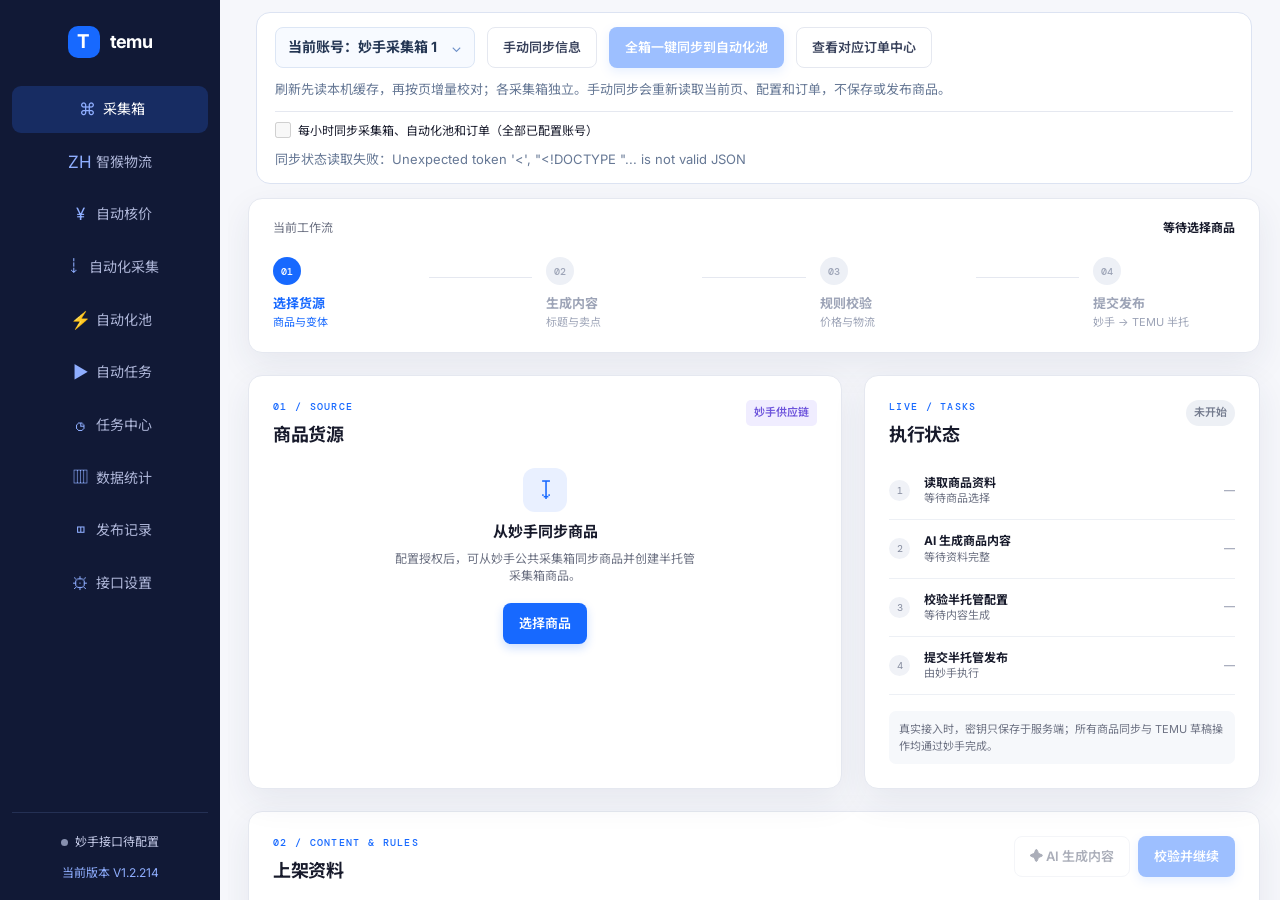
==== index.html @ e6cbcc39 "Clarify missing site-specific logistics options (V1.2.214)" ====
<!doctype html>
<html lang="zh-CN">
  <head>
    <meta charset="UTF-8" />
    <meta name="viewport" content="width=device-width, initial-scale=1.0" />
    <meta name="description" content="通过妙手管理 TEMU 半托管商品发布" />
    <title>TEMU 上架工作台</title>
    <link rel="preconnect" href="https://fonts.googleapis.com" />
    <link rel="preconnect" href="https://fonts.gstatic.com" crossorigin />
    <link href="https://fonts.googleapis.com/css2?family=DM+Mono:wght@400;500&family=Inter:wght@400;500;600;700&family=Noto+Sans+SC:wght@400;500;600;700&display=swap" rel="stylesheet" />
    <link rel="stylesheet" href="./styles.css?v=1.2.214" />
  </head>
  <body>
    <div class="app-shell">
      <aside class="sidebar">
        <div class="brand">
          <span class="brand-mark">T</span>
          <div><strong>temu</strong></div>
        </div>
        <nav class="nav" aria-label="主导航">
          <div class="miaoshou-collection-nav" id="miaoshouCollectionNav">
            <button type="button" class="nav-item active" id="miaoshouCollectionToggle"><span>⌘</span>采集箱</button>
          </div>
          <button class="nav-item" data-page="zhihou"><span>ZH</span>智猴物流</button>
          <button class="nav-item" data-page="pricing"><span>¥</span>自动核价</button>
          <button class="nav-item" data-page="collectionAutomation"><span>⇣</span>自动化采集</button>
          <button class="nav-item" data-page="automation"><span>⚡</span>自动化池</button>
          <button class="nav-item" data-page="automaticTasks"><span>▶</span>自动任务</button>
          <button class="nav-item" data-page="tasks"><span>◷</span>任务中心 <b id="taskBadge" class="hidden" title="已提交的自动化任务数">0</b></button>
          <button class="nav-item" data-page="dataStatistics"><span>▥</span>数据统计</button>
          <button class="nav-item" data-page="publishRecords"><span>◫</span>发布记录</button>
          <button class="nav-item" data-page="settings"><span>⚙</span>接口设置</button>
        </nav>
        <div class="sidebar-footer">
          <div class="api-state"><i id="apiStateDot"></i><span id="apiStateText">妙手接口待配置</span></div>
          <span class="app-version" data-resource-version="1.2.214">当前版本 V1.2.214</span>
        </div>
      </aside>
      <div class="pane-resizer app-sidebar-resizer" id="appSidebarResizer" role="separator" aria-label="调整侧边栏宽度" aria-orientation="vertical" title="拖动调整侧边栏宽度"></div>

      <main class="main-content">
        <header class="topbar">
          <div class="crumb"><span>商品发布</span><em>/</em><strong id="crumbProduct">新建 TEMU 半托管上架任务</strong></div>
          <div class="top-actions">
            <button class="icon-button" id="resetDemo" title="重置演示数据">↻</button>
            <button class="avatar" title="当前用户">LC</button>
          </div>
        </header>

        <div class="collection-context-bar">
          <div class="collection-account-switcher" id="collectionAccountSwitcher">
            <button type="button" class="collection-account-switch" id="collectionAccountSwitchToggle" aria-expanded="false" aria-controls="miaoshouCollectionChildren"><strong id="currentCollectionAccount">当前账号：妙手采集箱 1</strong><span aria-hidden="true">⌄</span></button>
            <div class="miaoshou-collection-children collection-account-menu" id="miaoshouCollectionChildren" role="group" aria-label="切换采集箱账号" hidden>
              <button type="button" class="nav-item active" data-page="workbench" data-account-id="1"><span class="collection-nav-number">1</span><span class="collection-nav-name">妙手采集箱 1</span></button>
              <button type="button" class="nav-item" data-page="collectionAccount" data-account-id="2"><span class="collection-nav-number">2</span><span class="collection-nav-name">妙手采集箱 2</span></button>
              <button type="button" class="collection-nav-add" id="addEmptyCollection">＋ 新增空采集箱</button>
            </div>
          </div>
          <button type="button" class="button subtle" id="syncCollectionInfo">手动同步信息</button>
          <button type="button" class="button primary" id="syncCollectionPool" disabled>全箱一键同步到自动化池</button>
          <button type="button" class="button subtle" id="openCollectionOrders">查看对应订单中心</button>
          <p id="collectionSyncStatus" role="status" aria-live="polite">刷新先读本机缓存，再按页增量校对；各采集箱独立。手动同步会重新读取当前页、配置和订单，不保存或发布商品。</p>
          <div class="collection-sync-panel">
            <label class="collection-sync-toggle"><input type="checkbox" id="hourlyCollectionSync" disabled />每小时同步采集箱、自动化池和订单（全部已配置账号）</label>
            <span id="collectionSyncNext" class="collection-sync-next"></span>
            <p id="collectionPoolSyncStatus" role="status" aria-live="polite">正在读取同步状态…</p>
            <details id="collectionPoolSyncFailures" hidden><summary>查看同步问题</summary><ul></ul></details>
          </div>
        </div>

        <section class="page active" id="workbench">
          <section class="panel live-panel hidden" id="livePanel" aria-label="妙手实时商品">
            <section class="live-flow-card" id="editorFlowCard" aria-label="商品编辑流程">
              <div class="live-flow-header"><span>当前工作流</span><strong id="liveFlowState">等待选择商品</strong></div>
              <div class="live-flow">
                <button class="live-flow-step" type="button" data-flow-step="2"><span>01</span><b>店铺认领</b><small>选择目标店铺</small></button>
                <div class="live-flow-line"></div>
                <button class="live-flow-step" type="button" data-flow-step="3"><span>02</span><b>编辑资料</b><small>类目、属性与物流</small></button>
                <div class="live-flow-line"></div>
                <button class="live-flow-step" type="button" data-flow-step="4"><span>03</span><b>标题与图片</b><small>编辑标题与商品图片</small></button>
                <div class="live-flow-line"></div>
                <button class="live-flow-step" type="button" data-flow-step="5"><span>04</span><b>SKU 变体</b><small>价格、库存与尺寸</small></button>
                <div class="live-flow-line"></div>
                <button class="live-flow-step" type="button" data-flow-step="6"><span>05</span><b>规则校验</b><small>站点、物流与库存</small></button>
                <div class="live-flow-line"></div>
                <button class="live-flow-step" type="button" data-flow-step="7"><span>06</span><b>提交发布</b><small>妙手 → TEMU 半托</small></button>
              </div>
            </section>
            <div class="pane-resizer source-pane-resizer" id="sourcePaneResizer" role="separator" aria-label="调整采集箱宽度" aria-orientation="vertical" title="拖动调整采集箱宽度"></div>
            <div class="live-main collect-box-main">
              <div id="liveSourceStep">
                <div class="live-source-content" tabindex="0" role="region" aria-label="商品操作与筛选">
                <div class="live-item-actions"><button class="button primary" id="liveNew">＋ 新建商品</button><button class="button subtle" id="liveEdit" disabled>编辑已选商品</button><button class="button subtle" id="liveAddAutomation" type="button" disabled>加入自动化池</button><span class="live-pool-selected-count" id="livePoolSelectedCount">未选入池商品</span></div>
                <p class="live-transfer-status hidden" id="livePoolTransferStatus" role="status" aria-live="polite"></p>
                <p class="live-cache-status" id="liveCacheStatus" role="status" aria-live="polite"></p>
                <div class="live-controls live-source-search">
                  <label>采集箱 ID / 产品名称搜索<input id="liveKeyword" type="search" maxlength="200" placeholder="输入采集箱 ID 或产品名称，留空显示全部" title="纯数字按 ID 精确查询；其他文字按名称包含匹配，英文不区分大小写。可与所属人员筛选组合。" /></label>
                  <button class="button subtle" id="liveSearch">查询商品</button>
                </div>
                <div class="live-collector-controls">
                  <label for="liveCollectorFilter">所属人员<select id="liveCollectorFilter"><option value="">全部人员</option></select></label>
                  <div class="live-collector-actions"><button class="button subtle" id="liveRefreshPeople" type="button" title="读取整个采集箱的人员，并刷新筛选结果">刷新人员</button><button class="button subtle" id="liveEditPeople" type="button">人员备注</button></div>
                  <p id="liveCollectorStatus" role="status" aria-live="polite">未匹配姓名时显示账号 ID；筛选覆盖整个采集箱。</p>
                </div>
                <div class="live-list-batch-actions"><label><input id="livePoolSelectAll" type="checkbox" /> 全选本页商品</label><button class="button ghost" id="livePoolClearSelection" type="button">清空入池选择</button></div>
                </div>
                <div class="live-list" id="liveProducts" tabindex="0" role="region" aria-label="采集箱商品列表"><p class="live-empty">正在读取商品…</p></div>
                <div class="live-page-tools live-page-tools-bottom">
                  <span id="livePageLabel">第 1 页</span>
                  <div class="live-page-navigation">
                  <label class="live-page-size"><span class="sr-only">每页数量</span><select id="livePageSize" aria-label="每页数量"><option value="20">20 件/页</option><option value="50" selected>50 件/页</option><option value="100">100 件/页</option></select></label>
                  <label class="live-page-jump"><span class="sr-only">跳转页码</span><input id="livePageInput" type="number" min="1" step="1" inputmode="numeric" placeholder="页码" /></label>
                  <button class="button subtle" id="livePageGo" type="button">跳转</button>
                  <button class="button subtle" id="livePrev" type="button" disabled>上一页</button>
                  <button class="button subtle" id="liveNext" type="button">下一页</button>
                  </div>
                </div>
              </div>
              <div class="live-detail">
                <section class="live-workflow-section" id="liveValidationStep">
                  <h3>发布前检查</h3>
                  <p class="live-empty" id="liveSelection">请从左侧选择一个商品。</p>
                  <div class="live-target-config hidden" id="liveTargetConfig">
                    <p>第 6 步：选择发布目标后，系统将按此店铺和站点校验物流、仓库及上架条件。</p>
                    <div>
                      <label>目标店铺 <span class="required">*</span><select id="liveShop"><option value="">加载店铺中…</option></select></label>
                      <label>发布站点 <span class="required">*</span><select id="liveSite"><option value="">加载站点中…</option></select></label>
                    </div>
                  </div>
                  <div id="liveReadiness" class="hidden"></div>
                  <button class="button subtle" id="liveRecheck" disabled>重新检查资料</button>
                </section>
                <section class="live-workflow-section live-publish-section" id="livePublishStep">
                  <h3>第 7 步：提交发布</h3>
                  <button class="button primary live-publish" id="livePublish" disabled>通过妙手提交发布</button>
                  <p class="live-hint" id="livePublishHint">选择商品后，会核对妙手中已保存的资料。</p>
                </section>
              </div>
            </div>
            <section class="live-editor hidden" id="liveEditor" aria-label="半托管商品编辑器">
              <div class="live-editor-head"><div><p class="eyebrow">PRODUCT EDITOR</p><h3 id="liveEditorTitle">编辑商品</h3></div><button class="button subtle" id="liveEditorClose" type="button">关闭</button></div>
              <p class="live-note" id="liveEditorNote">只保存到妙手半托管采集箱，不会自动发布。</p>
              <form id="liveItemForm">
                <section class="live-claim-editor live-workflow-editor-section" id="liveClaimStep" aria-labelledby="liveClaimTitle">
                  <div class="workflow-editor-head"><div><p class="eyebrow">02 / STORE CLAIM</p><h4 id="liveClaimTitle">店铺认领</h4><p>选择一个或多个目标店铺并先提交到妙手；成功后才可继续编辑商品资料。</p></div></div>
                  <div class="claim-shop-list" id="claimShopChecks"></div>
                  <p class="claim-status hidden" id="shopClaimStatus" role="status" aria-live="polite"></p>
                  <div class="claim-editor-actions"><button class="button primary" type="button" id="submitShopClaim">提交店铺认领到妙手</button></div>
                </section>
                <section class="live-workflow-editor-section" id="liveDetailsStep">
                  <div class="workflow-editor-head"><div><p class="eyebrow">03 / PRODUCT DATA</p><h4>编辑商品资料</h4><p>可认领多个目标店铺；请逐个选择店铺并完成各自的物流配置。</p></div></div>
                  <div class="live-form-grid">
                  <div class="live-details-column live-details-primary">
                  <label>当前配置店铺 <span class="required">*</span><select id="editShop" required></select></label>
                  <label>发布站点 <span class="required">*</span><select id="editSite" required></select></label>
                  <div class="live-category-field" id="categoryField">
                    <span class="field-label">产品类别 <span class="required">*</span></span>
                    <input id="editCid" type="hidden" />
                    <button class="category-trigger" id="categoryTrigger" type="button" aria-expanded="false" aria-controls="categoryPicker"><span id="categoryPath">选择产品类别</span><span aria-hidden="true">⌄</span></button>
                    <div class="category-picker hidden" id="categoryPicker" role="dialog" aria-label="选择产品类别"><div class="category-columns" id="categoryColumns"></div></div>
                    <small class="category-hint" id="categoryHint">按层级选择，最后一级会自动保存为妙手类目。</small>
                  </div>
                  <section class="live-attributes" aria-labelledby="liveAttributesTitle">
                    <div class="live-attributes-head"><div><h4 id="liveAttributesTitle">商品属性</h4><p id="liveAttributesHint">属性会随当前商品的类目自动变化。</p></div></div>
                    <div id="editAttributeFields" class="live-attribute-fields"></div>
                  </section>
                  </div>
                  <div class="live-details-column live-details-secondary">
                  <section class="claimed-shops-summary"><span class="field-label">目标店铺 <span class="required">*</span></span><div id="claimedShopsSummary"></div></section>
                  <label>运费模板 <span class="required">*</span><select id="editFreight" required><option value="">先选择店铺和站点</option></select></label>
                  <label>发货仓库 <span class="required">*</span><select id="editWarehouse" required><option value="">先选择店铺和站点</option></select></label>
                  <label>原产国编码 <span class="required">*</span><input id="editCountry" required placeholder="如 CN" /></label>
                  <label>原产省编码（中国商品必填）<input id="editProvince" placeholder="从妙手商品详情获取" /></label>
                  <label>制造地点（国家/地区简称）<input id="editManufacturingLocations" placeholder="如 CN；留空时沿用原产国" /></label>
                  <label class="product-description-field">产品描述<textarea id="editDescription" rows="6" placeholder="填写产品描述"></textarea></label>
                  </div>
                  </div>
                </section>
                <section class="live-media-editor live-workflow-editor-section" id="liveMediaStep" aria-labelledby="liveMediaEditorTitle">
                    <div class="live-media-editor-head"><div><p class="eyebrow">04 / TITLE &amp; IMAGES</p><h4 id="liveMediaEditorTitle">标题与商品图片</h4><p>在此编辑标题，添加、替换或删除商品图片。本地不限制图片张数，最终以妙手接口校验为准。</p></div></div>
                  <div class="live-media-grid">
                    <div class="title-edit-field"><div class="title-field-head"><label for="editTitle">商品标题 <span class="required">*</span></label><button class="ai-polish-trigger" type="button" id="polishChineseTitle">✦ AI 润色</button></div><input id="editTitle" required maxlength="250" /><small class="title-weight-count" id="editTitleCount">0 / 240 加权字符</small></div>
                    <div class="title-edit-field"><div class="title-field-head"><label for="editEnglishTitle">英文标题 <span class="required">*</span></label><button class="ai-polish-trigger" type="button" id="polishEnglishTitle">✦ AI 润色</button></div><input id="editEnglishTitle" required maxlength="250" placeholder="English product title" /><small class="title-weight-count" id="editEnglishTitleCount">0 / 240 加权字符</small></div>
                  </div>
                  <section class="ai-title-polish hidden" id="aiTitlePolish" aria-live="polite"><div><strong id="aiTitlePolishLabel">AI 标题润色结果</strong><small id="aiTitlePolishPrompt">默认提示词：生成适合 TEMU 卖点字段的标题，含使用场景词缀；目标 230-240 加权字符（中文计 2）。</small><small id="aiTitlePolishMeta">结果已自动覆盖当前标题；可继续修改下方内容，再次覆盖标题。</small></div><textarea id="aiTitlePolishDraft" rows="3" maxlength="250" aria-label="AI 润色结果"></textarea><div class="ai-title-polish-actions"><button class="button subtle" type="button" id="discardTitlePolish">关闭结果</button><button class="button primary" type="button" id="applyTitlePolish">用修改稿覆盖标题</button></div></section>
                  <div class="product-images-field"><span class="field-label">商品图片</span><small class="image-order-hint">按住图片拖动到另一张图片上，可交换顺序。</small><textarea id="editImages" class="hidden" aria-hidden="true"></textarea><div class="product-image-preview" id="productImagePreview" aria-live="polite"></div><div class="product-image-add"><label><span>图片链接</span><input id="productImageUrl" type="url" placeholder="粘贴图片 URL 后添加" /></label><button class="button subtle" type="button" id="addProductImage">＋ 添加图片</button></div></div>
                  <div class="description-images-field"><span class="field-label">描述图片</span><small>已从妙手同步；可替换、删除或新增详情图片。按住图片拖动到另一张图片上，可交换顺序。</small><div class="description-image-preview" id="descriptionImagePreview" aria-live="polite"></div><div class="product-image-add"><label><span>图片链接</span><input id="descriptionImageUrl" type="url" placeholder="粘贴详情图片 URL 后添加" /></label><div class="description-image-actions"><button class="button subtle" type="button" id="uploadDescriptionImage">⇧ 本地上传</button><button class="button subtle" type="button" id="addDescriptionImage">＋ 添加描述图片</button></div></div><input id="descriptionImageLocal" type="file" accept="image/*" multiple class="hidden" /></div>
                </section>
                <section class="live-sku-editor live-workflow-editor-section" id="liveSkuStep" aria-labelledby="liveSkuEditorTitle">
                  <div class="live-skus-head"><div><p class="eyebrow">05 / SKU VARIANTS</p><h4 id="liveSkuEditorTitle">SKU / 变体</h4><p>按妙手表格方式管理变体。图片直接预览；点击“更换图片”可编辑链接。价格为人民币，尺寸 cm，重量 g。</p></div><button class="button subtle" type="button" id="toggleSkuBatch">批量填写</button></div>
                  <section class="sku-batch-panel hidden" id="skuBatchPanel" aria-label="批量填写 SKU">
                    <div class="sku-batch-head"><strong>批量填写 SKU</strong><span>只会更新已填写的字段，留空的字段保持不变。</span></div>
                    <div class="sku-batch-fields">
                      <label>申报价（人民币）<input id="batchSkuPrice" type="number" min="0" step="0.01" placeholder="不修改" /></label>
                      <label>库存<input id="batchSkuStock" type="number" min="0" step="1" placeholder="不修改" /></label>
                      <label>重量（g）<input id="batchSkuWeight" type="number" min="0" step="1" placeholder="不修改" /></label>
                      <label>长（cm）<input id="batchSkuLength" type="number" min="0" step="0.01" placeholder="不修改" /></label>
                      <label>宽（cm）<input id="batchSkuWidth" type="number" min="0" step="0.01" placeholder="不修改" /></label>
                      <label>高（cm）<input id="batchSkuHeight" type="number" min="0" step="0.01" placeholder="不修改" /></label>
                      <button class="button primary" type="button" id="applySkuBatch">应用到全部 SKU</button>
                    </div>
                  </section>
                  <section class="sku-spec-editor" aria-labelledby="skuSpecEditorTitle">
                    <div class="sku-spec-head"><div><h5 id="skuSpecEditorTitle">SKU 规格</h5><p>可修改规格名称和规格值；新增或删除规格值后，对应 SKU 会同步调整。</p></div><button class="button subtle" type="button" id="addSkuSpec">＋ 新增规格</button></div>
                    <div class="sku-spec-groups" id="skuSpecGroups"></div>
                  </section>
                  <div id="editSkuRows" class="live-sku-rows"></div>
                </section>
                <section class="size-reference-panel" id="sizeReferencePanel" aria-labelledby="sizeReferenceTitle">
                  <div class="size-reference-head"><div><h4 id="sizeReferenceTitle">尺码表 · AI 通用参考</h4><p>已有尺寸保留，AI 只补缺失项。生成值为通用参考尺寸，可在应用前修改。</p></div><button class="button subtle" type="button" id="sizeReferenceReload">读取当前尺码表</button></div>
                  <div id="sizeReferenceControls"></div><p id="sizeReferenceStatus" role="status" aria-live="polite"></p>
                  <div id="sizeReferencePreview" class="size-reference-preview"></div>
                </section>
                <details class="live-advanced"><summary>高级资料：类目属性、规格与尺码表（JSON）</summary><p>新建空白商品时，须按妙手类目规则补齐属性和规格。尺码表保存报错时，可在此检查对应尺码行的 groupIdAndValueMap。</p><div class="live-form-grid"><label class="wide">类目属性 attributes<textarea id="editAttributes" rows="7" spellcheck="false"></textarea></label><label class="wide">销售规格 saleAttributes<textarea id="editSaleAttributes" rows="7" spellcheck="false"></textarea></label><label class="wide">尺码表 sizeCharts<textarea id="editSizeCharts" rows="9" spellcheck="false"></textarea></label></div></details>
                <p id="liveEditorError" class="live-error hidden"></p>
                <div class="live-editor-actions"><button class="button subtle" type="button" id="editCancel">取消</button><button class="button primary" type="submit" id="editSave">保存到妙手采集箱</button></div>
              </form>
            </section>
          </section>

          <section class="pipeline-card" aria-label="上架进度">
            <div class="pipeline-header"><span>当前工作流</span><strong id="pipelineState">等待选择商品</strong></div>
            <div class="pipeline" id="pipeline">
              <div class="pipeline-step active" data-step="1"><span>01</span><b>选择货源</b><small>商品与变体</small></div>
              <div class="pipeline-line"></div>
              <div class="pipeline-step" data-step="2"><span>02</span><b>生成内容</b><small>标题与卖点</small></div>
              <div class="pipeline-line"></div>
              <div class="pipeline-step" data-step="3"><span>03</span><b>规则校验</b><small>价格与物流</small></div>
              <div class="pipeline-line"></div>
              <div class="pipeline-step" data-step="4"><span>04</span><b>提交发布</b><small>妙手 → TEMU 半托</small></div>
            </div>
          </section>

          <section class="workspace-grid">
            <div class="panel source-panel">
              <div class="panel-title"><div><p class="eyebrow">01 / SOURCE</p><h2>商品货源</h2></div><span class="source-tag">妙手供应链</span></div>
              <div class="source-empty" id="sourceEmpty">
                <div class="empty-icon">↧</div>
                <h3>从妙手同步商品</h3>
                <p>配置授权后，可从妙手公共采集箱同步商品并创建半托管采集箱商品。</p>
                <button class="button primary" id="openProductPicker">选择商品</button>
              </div>
              <div class="selected-product hidden" id="selectedProduct"></div>
            </div>

            <div class="panel task-panel">
              <div class="panel-title"><div><p class="eyebrow">LIVE / TASKS</p><h2>执行状态</h2></div><span class="status-pill neutral" id="taskStatus">未开始</span></div>
              <div class="task-list" id="taskList">
                <div class="task-row"><span class="task-index">1</span><div><b>读取商品资料</b><small>等待商品选择</small></div><span class="task-result pending">—</span></div>
                <div class="task-row"><span class="task-index">2</span><div><b>AI 生成商品内容</b><small>等待资料完整</small></div><span class="task-result pending">—</span></div>
                <div class="task-row"><span class="task-index">3</span><div><b>校验半托管配置</b><small>类目、站点、物流与仓库</small></div><span class="task-result pending">—</span></div>
                <div class="task-row"><span class="task-index">4</span><div><b>提交半托管发布</b><small>通过妙手执行</small></div><span class="task-result pending">—</span></div>
              </div>
              <div class="info-box">真实接入时，密钥只保存于服务端；所有商品同步与 TEMU 草稿操作均通过妙手完成。</div>
            </div>
          </section>

          <section class="panel editor-panel" id="editorPanel">
            <div class="panel-title"><div><p class="eyebrow">02 / CONTENT &amp; RULES</p><h2>上架资料</h2></div><div class="panel-actions"><button class="button subtle" id="generateContent" disabled>✦ AI 生成内容</button><button class="button primary" id="validateListing" disabled>校验并继续</button></div></div>
            <div class="editor-locked" id="editorLocked"><span>请先选择一个货源商品，开始生成上架资料。</span></div>
            <form class="listing-form hidden" id="listingForm">
              <div class="form-section content-section">
                <div class="section-head"><h3>商品内容</h3><p>可随时修改，提交前会做必填项检查。</p></div>
                <label>英文商品标题 <span class="required">*</span><span class="count" id="titleCount">0 / 180</span><textarea id="listingTitle" maxlength="180" rows="2" placeholder="点击 AI 生成，或自行填写标题"></textarea></label>
                <div class="two-columns">
                  <label>商品亮点 <span class="required">*</span><textarea id="bulletPoints" rows="6" placeholder="每行一个卖点"></textarea></label>
                  <label>商品描述 <span class="required">*</span><textarea id="description" rows="6" placeholder="商品描述将在此显示"></textarea></label>
                </div>
              </div>
              <div class="form-section rule-section">
                <div class="section-head"><h3>定价与物流</h3><p>建议价基于设定成本和目标毛利自动计算。</p></div>
                <div class="four-columns">
                  <label>采购成本 (USD)<input type="number" id="cost" min="0" step="0.01" /></label>
                  <label>目标毛利率<input type="number" id="margin" min="0" max="95" step="1" value="35" /></label>
                  <label>建议售价 (USD)<input type="number" id="price" min="0" step="0.01" /></label>
                  <label>发货时效<select id="shipping"><option value="3-5">3–5 个工作日</option><option value="5-7">5–7 个工作日</option><option value="7-10">7–10 个工作日</option></select></label>
                </div>
                <div class="three-columns">
                  <label>包裹重量 (kg)<input type="number" id="weight" min="0" step="0.01" /></label>
                  <label>包装尺寸 (cm)<input type="text" id="dimensions" placeholder="长 × 宽 × 高" /></label>
                  <label>TEMU 类目<select id="category"><option value="">请选择类目</option><option value="Pet Supplies">Pet Supplies</option><option value="Home & Kitchen">Home &amp; Kitchen</option><option value="Beauty & Health">Beauty &amp; Health</option></select></label>
                </div>
                <div class="skus" id="skuList"></div>
              </div>
            </form>
          </section>
        </section>

        <section class="page" id="collectionAccount">
          <div class="simple-page collection-account-page">
            <p class="eyebrow">MIAOSHOU / ACCOUNT SETUP</p>
            <h1 id="collectionAccountTitle">妙手采集箱 2</h1>
            <p id="collectionAccountDescription">配置独立 API 后即可同步商品、店铺和订单，使用完整采集箱工作流。</p>
            <div class="integration-card"><div class="integration-logo" id="collectionAccountLogo">2</div><div><h3 id="collectionAccountCardTitle">妙手采集箱 2</h3><p id="collectionAccountCardDescription">尚未接入独立妙手开放平台 API。</p></div><span class="status-pill neutral" id="collectionAccountStatus">待接入</span></div>
            <form id="collectionCredentialForm" class="collection-credential-form" autocomplete="off">
              <div class="collection-credential-fields">
                <label for="collectionAppKey">App Key<input id="collectionAppKey" type="text" autocomplete="off" spellcheck="false" autocapitalize="none" maxlength="512" required placeholder="填写此采集箱的 App Key" /></label>
                <label for="collectionAppSecret">App Secret<input id="collectionAppSecret" type="password" autocomplete="new-password" spellcheck="false" autocapitalize="none" maxlength="512" required placeholder="填写此采集箱的 App Secret" /></label>
              </div>
              <button type="submit" class="button primary" id="saveCollectionCredentials">保存 API 配置</button>
              <p>仅保存到本机 .env，密钥不回显、不存入浏览器缓存。保存后立即生效，无需重启。</p>
            </form>
            <div class="code-note" id="collectionAccountGuide">先保存此采集箱独立的 API，再点击同步信息。同步仅读取妙手并缓存到本机，不会保存或发布商品。</div>
            <p id="collectionCredentialStatus" role="status" aria-live="polite"></p>
            <button type="button" class="button subtle" id="configureCollectionSync">检查配置并同步信息</button>
            <div class="collection-account-actions"><button type="button" class="button subtle" id="deleteEmptyCollection" hidden>删除空采集箱</button><p>仅能删除未配置 API 的空账号入口；不会删除妙手商品。默认采集箱 1 保留。</p></div>
          </div>
        </section>

        <section class="page" id="collectionAutomation">
          <div class="simple-page">
            <p class="eyebrow">AUTOMATION / COLLECTION</p>
            <h1>自动化采集</h1>
            <p>用于配置外部商品来源、采集规则与结果预览。当前仅提供模块框架，尚未接入任何采集平台、定时任务或数据写入。</p>
            <div class="integration-card"><div class="integration-logo">⌁</div><div><h3>外部采集来源</h3><p>等待选择采集平台、链接或关键词规则；接入后再确定是否写入本地自动化池。</p></div><span class="status-pill neutral">未配置</span></div>
            <div class="code-note">当前模块不会读取妙手采集箱，不会抓取外部商品，也不会创建、编辑或发布任何商品。</div>
          </div>
        </section>

        <section class="page" id="automation">
          <div class="automation-page">
            <div class="automation-head"><div><p class="eyebrow">AUTOMATION / STAGING POOL</p><h1>自动化池</h1><p>从采集箱入池；可多选商品并发同步到店铺、编辑和保存，保存后由你在任务中心统一发布。</p></div><button class="button subtle" id="refreshAutomationPool" type="button">刷新池子</button></div>
            <div class="automation-stage"><span class="automation-stage-number">01</span><div><strong>采集箱 → 自动化池</strong><p>已入池 <b id="automationPoolCount">0</b> 件商品，保存了妙手商品完整资料快照。</p></div></div>
            <div class="automation-claim-panel">
              <div class="automation-stage-title"><span class="automation-stage-number">02</span><div><strong>确认店铺并批量编辑保存</strong><p>优先使用接口设置中绑定的运费模板与仓库，未绑定时使用「通用」运费模板、「发货」仓库；AI 润色中英文标题，并根据原标题、类目和现有资料补全缺失必填属性，无法可靠识别的字段会提示补充资料。保留首图，其余图片打乱后最多取 9 张提交妙手，本地快照保留全部图片。申报价可按固定下限 X 到 X+20 元随机生成，或按本地快照中每个 SKU 的原始价格乘倍数、加 X 元计算（保留两位小数）；库存 1000。保存后会读回核对关键字段，确认一致才进入发布队列。商品会并发编辑并保存到妙手，随后停在任务中心等待你统一发布。</p></div></div>
              <div class="personnel-routing-controls">
                <label>保存方式<select id="automationTargetMode"><option value="manual">手动选择店铺</option><option value="personnel">按所属人员绑定</option></select></label>
                <button class="button subtle" id="automationPersonnelBindings" type="button">人员店铺绑定</button>
                <button class="button subtle" id="automationPersonnelRefresh" type="button">刷新人员归属</button>
                <p id="automationPersonnelStatus" role="status" aria-live="polite">对应妙手采集箱 1；绑定仅保存在本机，不会自动执行任务。</p>
              </div>
              <div class="automation-claim-controls">
                <label>目标店铺（可多选）<select id="automationClaimShop" multiple size="5" aria-describedby="automationShopHint"><option value="" disabled>正在加载店铺…</option></select><small id="automationShopHint">按住 Ctrl 点击多选；每件商品保存到全部选中店铺</small></label>
                <label>发布站点<select id="automationPublishSite"><option value="">正在加载站点…</option></select></label>
                <label>申报价方式<select id="automationPriceMode"><option value="floor">固定下限 X ～ X+20</option><option value="source_multiplier">原始价格 × 倍数</option><option value="source_add">原价格 + X</option></select></label>
                <label class="automation-price-label" id="automationPriceFloorLabel">SKU 申报价下限 X（人民币）<input id="automationSkuPrice" type="number" min="0.01" max="999980" step="0.01" value="160" inputmode="decimal" /></label>
                <label class="automation-price-label" id="automationPriceMultiplierLabel" hidden>原始价格倍数<input id="automationPriceMultiplier" type="number" min="0.0001" max="1000" step="0.0001" value="1.5" inputmode="decimal" disabled /></label>
                <label class="automation-price-label" id="automationPriceOffsetLabel" hidden>加价 X（人民币）<input id="automationPriceOffset" type="number" min="0" max="999999.99" step="0.01" value="0" inputmode="decimal" disabled /></label>
                <label class="automation-concurrency-label">同时编辑任务数<input id="automationEditConcurrency" type="number" min="1" step="1" value="8" inputmode="numeric" /></label>
                <span id="automationSelectedCount" class="automation-selected-count">未选商品</span>
                <button class="button primary" id="automationClaimSubmit" type="button" disabled>确认并批量编辑保存</button>
                <button class="button subtle" id="automationBatchRemove" type="button" disabled>批量移出池子</button>
                <button class="button subtle" id="automationOpenTasks" type="button">查看任务进度</button>
              </div>
              <div class="automation-batch-selection"><label class="automation-select-all"><input id="automationSelectAll" type="checkbox" /><span>全选本页可处理商品</span></label><button class="button ghost" id="automationClearSelection" type="button">清空选择</button></div>
              <p id="automationClaimFeedback" class="automation-claim-feedback hidden" role="status" aria-live="polite"></p>
            </div>
            <div class="automation-pool-filters task-save-filters" role="group" aria-label="店铺同步状态筛选">
              <button type="button" class="task-save-filter active" data-automation-claim-filter="all" aria-pressed="true">全部 <span id="automationClaimAllCount">0</span></button>
              <button type="button" class="task-save-filter" data-automation-claim-filter="pending" aria-pressed="false">待同步到店铺 <span id="automationClaimPendingCount">0</span></button>
              <button type="button" class="task-save-filter" data-automation-claim-filter="claimed" aria-pressed="false">已同步到店铺 <span id="automationClaimedCount">0</span></button>
            </div>
            <nav class="automation-pool-pagination" aria-label="自动化池分页">
              <span id="automationPoolPageLabel" aria-live="polite">第 1 / 1 页 · 每页 50 件</span>
              <button class="button subtle" id="automationPoolPrev" type="button" disabled>上一页</button>
              <label>页码 <input id="automationPoolPageInput" type="number" min="1" max="1" step="1" value="1" inputmode="numeric" /></label>
              <button class="button subtle" id="automationPoolPageGo" type="button">跳转</button>
              <button class="button subtle" id="automationPoolNext" type="button" disabled>下一页</button>
              <small>每页 50 件，翻页清空选择</small>
            </nav>
            <div id="automationPoolList" class="automation-pool-list"><p class="live-empty">正在读取自动化池…</p></div>
          </div>
        </section>
        <section class="page" id="automaticTasks">
          <div class="headline"><div><p class="eyebrow">POOL → EDIT → PUBLISH</p><h1>自动任务</h1><p class="subhead">从自动化池选取指定数量，自动编辑、保存并提交发布。每个任务对应一家店铺。</p></div><button type="button" class="button subtle" id="autoTaskRefresh">刷新</button></div>
          <form id="autoTaskForm" class="auto-task-card">
            <h2>创建任务</h2>
            <div class="auto-task-grid">
              <label>来源采集箱<select id="autoTaskSource" disabled></select></label>
              <label>所属人员<select id="autoTaskPerson" disabled></select></label>
              <label>发布店铺<select id="autoTaskShop" required disabled></select></label>
              <label>发布站点<select id="autoTaskSite" required disabled></select></label>
              <label>每轮商品数量<input id="autoTaskCount" type="number" min="1" max="500" step="1" value="100" required /></label>
              <label>执行方式<select id="autoTaskMode"><option value="now">立即执行</option><option value="once">指定时间执行一次</option><option value="interval">按间隔重复执行</option></select></label>
              <label id="autoTaskTimeField" hidden>开始时间（北京时间）<input id="autoTaskTime" type="datetime-local" /></label>
              <label id="autoTaskEveryField" hidden>重复间隔（分钟）<input id="autoTaskEvery" type="number" min="5" max="10080" step="1" value="60" /></label>
              <label>申报价方式<select id="autoTaskPriceMode"><option value="floor">固定下限 X ～ X+20</option><option value="source_multiplier">原始 SKU 价格倍数</option><option value="source_add">原价格 + X</option></select></label>
              <label id="autoTaskPriceField">申报价下限 X<input id="autoTaskPrice" type="number" min="0.01" step="0.01" value="160" /></label>
              <label id="autoTaskMultiplierField" hidden>原始 SKU 价格倍数<input id="autoTaskMultiplier" type="number" min="0.01" step="0.01" value="1.5" /></label>
              <label id="autoTaskOffsetField" hidden>加价 X（人民币）<input id="autoTaskOffset" type="number" min="0" max="999999.99" step="0.01" value="0" disabled /></label>
              <label>发布间隔（秒）<input id="autoTaskPublishInterval" type="number" min="1" max="600" step="1" value="1" required /></label>
            </div>
            <p class="auto-task-note">优先处理较早入池商品，跳过已有任务或发布记录的组合。可用数量不足时整轮不提交；编辑失败不擅自换商品补足。定时是启动时间，发布需等待编辑完成。电脑及后台需保持运行。</p>
            <label class="auto-task-consent"><input id="autoTaskConfirm" type="checkbox" required />我确认本任务会自动编辑并向所选店铺真实发布，无需再次手动确认。</label>
            <div class="auto-task-actions"><button type="submit" id="autoTaskSubmit" class="button primary" disabled>立即执行：编辑并发布</button><button type="button" id="autoTaskCenter" class="button subtle">查看任务中心</button></div>
            <p id="autoTaskMessage" role="status" aria-live="polite">正在读取配置…</p>
          </form>
          <h2 class="auto-task-list-title">任务与执行记录</h2>
          <p id="autoTaskListMessage" role="status" aria-live="polite"></p>
          <div id="autoTaskList"></div>
        </section>

        <section class="page" id="tasks">
          <div class="simple-page task-center-page">
            <div class="task-center-head"><div><p class="eyebrow">TASK CENTER</p><h1>任务中心</h1></div><div><button class="button subtle" id="selectAllAutomationJobs" type="button" disabled>全选已结束记录</button><button class="button subtle" id="deleteAutomationJobsBatch" type="button" disabled>批量删除记录</button><button class="button subtle" id="clearAutomationJobs" type="button" disabled title="停止编辑保存任务并清空本地编辑记录；发布队列会保留并继续发布">停止编辑并清空列表</button><button class="button subtle" id="refreshAutomationJobs" type="button">刷新进度</button></div></div>
            <p id="automationJobFeedback" class="automation-claim-feedback hidden" role="status" aria-live="polite"></p>
            <div class="task-center-columns">
              <section class="automation-progress-panel task-records-column" aria-labelledby="taskRecordsTitle">
                <h2 id="taskRecordsTitle">编辑保存记录</h2>
                <p>按后台保存结果分类；“未成功”包含处理中、暂停及失败任务。</p>
                <div class="task-save-filters" role="group" aria-label="保存状态筛选">
                  <button type="button" class="task-save-filter" data-save-filter="saved" aria-pressed="false">成功保存 <span id="savedTaskCount">0</span></button>
                  <button type="button" class="task-save-filter active" data-save-filter="unsaved" aria-pressed="true">未成功 <span id="unsavedTaskCount">0</span></button>
                  <button type="button" class="button subtle" id="retryAutomationJobsBatch" disabled title="重试未成功的编辑保存任务；跳过运行中、待选择配置及重复商品记录">批量重试</button>
                  <button type="button" class="button subtle" id="restoreDeletedAutomationJobsBatch" disabled title="恢复所有因妙手采集箱删除而暂停、且仍保有本地快照的商品">一键恢复到采集箱并重新保存</button>
                </div>
                <section class="batch-freight-template-panel hidden" id="batchFreightTemplatePanel" aria-label="批量修改运费模板">
                  <label>批量运费模板<select id="batchFreightTemplate" disabled><option value="">请先勾选待处理商品</option></select></label>
                  <button class="button primary" id="batchFreightTemplateSubmit" type="button" disabled>确认批量修改</button>
                  <small id="batchFreightTemplateNote">仅处理“运费模板 · 待你选择”的商品，不会自动发布。</small>
                </section>
                <section class="batch-freight-template-panel hidden" id="batchWarehousePanel" aria-label="批量选择发货仓库">
                  <label>批量发货仓库<select id="batchWarehouse" disabled><option value="">请先勾选待处理商品</option></select></label>
                  <button class="button primary" id="batchWarehouseSubmit" type="button" disabled>确认批量选择</button>
                  <small id="batchWarehouseNote">仅处理“发货仓库 · 待你选择”的商品，不会自动发布。</small>
                </section>
                <div id="automationJobList" aria-live="polite"></div>
              </section>
              <div id="taskColumnResizer" class="task-column-resizer" role="separator" tabindex="0" aria-label="调整任务记录与发布队列宽度" aria-orientation="vertical" aria-valuemin="30" aria-valuemax="70" aria-valuenow="50" title="拖动调整两列宽度；双击恢复均分；方向键微调"></div>
              <section class="automation-progress-panel task-publish-column" aria-labelledby="publishQueueTitle">
                <div class="task-column-title"><h2 id="publishQueueTitle">发布队列</h2><b id="publishQueueBadge" class="status-pill neutral hidden" title="等待发布的商品数">0</b></div>
                <p>保存后等待你统一发布；妙手接受发布任务不等于 TEMU 最终上架成功，请到发布记录核对。</p>
                <div class="publish-queue-actions">
                  <label class="publish-shop-select">发布店铺（多选）<select id="publishQueueShop" multiple size="5" aria-describedby="publishShopHint"><option value="" selected>全部店铺</option></select></label>
                  <label>发布间隔（秒）<input id="publishQueuePublishInterval" type="number" min="1" max="600" step="1" value="1" inputmode="numeric" /></label>
                  <label>合计发布（件）<input id="publishQueuePublishCount" type="number" min="1" step="1" inputmode="numeric" placeholder="留空全部" /></label>
                  <button class="button primary" id="publishReadyAutomationJobs" type="button">发布队列商品</button><button class="button subtle" id="refreshPublishQueue" type="button">刷新队列</button>
                </div>
                <p class="live-hint" id="publishShopHint">按住 Ctrl 可多选店铺；数量按所选店铺合计，按队列顺序与设置间隔依次发布。“全部店铺”与指定店铺互斥。</p>
                <div class="publish-queue-actions"><button class="button subtle" id="selectAllPublishQueue" type="button" disabled>全选队列</button><button class="button subtle" id="removePublishQueueBatch" type="button" disabled>批量删除（0）</button><small>仅移出队列，保留妙手商品和保存记录</small></div>
                <section id="publishProgress" class="publish-progress" aria-label="本轮发布进度" aria-live="polite" hidden>
                  <div class="publish-progress-head"><strong id="publishProgressTitle">发布进度</strong><span id="publishProgressCount"></span></div>
                  <progress id="publishProgressBar" max="1" value="0" aria-label="本轮发布处理进度"></progress>
                  <p id="publishProgressSummary"></p><small id="publishProgressCurrent"></small>
                </section>
                <div id="publishQueueList" class="publish-queue-list" aria-live="polite"></div>
              </section>
            </div>
            <section id="demoTaskHistorySection" class="demo-task-history hidden"><h2>演示草稿记录</h2><div id="taskHistory" class="history-list"></div></section>
          </div>
        </section>
        <section class="page" id="publishRecords">
          <div class="publish-records-page">
            <div class="publish-records-head"><div><p class="eyebrow">MIAOSHOU / PUBLISH HISTORY</p><h1>发布记录</h1><p>查看妙手提交到 TEMU 半托管的最近处理结果。</p></div><button class="button subtle" id="refreshPublishRecords">刷新记录</button></div>
            <div id="publishRecordsList" class="publish-record-list"><p class="live-empty">正在读取发布记录…</p></div>
          </div>
        </section>
        <div class="statistics-module-header" id="statisticsTabs" hidden>
          <div class="statistics-module-brand"><span class="statistics-module-icon" aria-hidden="true"><svg viewBox="0 0 24 24" fill="none" stroke="currentColor" stroke-width="1.8"><path d="M4 20V10m8 10V4m8 16v-7" stroke-linecap="round"/></svg></span><div><h1>数据统计</h1><p>账号表现与订单记录</p></div></div>
          <div class="statistics-tabs" role="tablist" aria-label="数据统计">
            <button type="button" class="button primary" id="statisticsDailyTab" role="tab" aria-selected="true" aria-controls="dataStatistics">每日统计</button>
            <button type="button" class="button subtle" id="statisticsOrdersTab" role="tab" aria-selected="false" aria-controls="orders">订单明细</button>
          </div>
        </div>
        <section class="page" id="dataStatistics" aria-label="每日数据统计">
          <form class="statistics-filters" id="statisticsFilters">
            <div class="statistics-date-range"><label>开始日期<input type="date" id="statisticsStart" required /></label><span class="statistics-date-separator" aria-hidden="true">—</span><label>结束日期<input type="date" id="statisticsEnd" required /></label></div>
            <div class="statistics-quick-ranges" role="group" aria-label="快捷日期"><button class="button subtle" type="button" id="statisticsToday">今天</button><button class="button subtle" type="button" id="statisticsYesterday">昨天</button><button class="button subtle" type="button" id="statisticsWeek">近 7 天</button></div>
            <label class="statistics-account-filter">妙手账号<select id="statisticsAccount"><option value="all">全部账号</option></select></label>
            <button class="button primary statistics-query" type="submit">查询统计</button>
            <button type="button" class="button subtle statistics-export" id="statisticsExport" disabled><span aria-hidden="true">↓</span> 导出 CSV</button>
          </form>
          <p id="statisticsStatus" role="status" aria-live="polite">选择日期和账号后查询统计。</p>
          <div class="statistics-cards" id="statisticsCards"></div>
          <section class="statistics-data-panel" aria-label="账号数据展示">
            <div class="statistics-chart-tools">
              <div class="statistics-chart-heading"><h2 id="statisticsChartTitle">订单数趋势</h2><p id="statisticsChartCaption">每天每个账号的数据表现</p></div>
              <div class="statistics-chart-controls"><label><span class="statistics-metric-caption">统计指标</span><select id="statisticsMetric"><option value="orders">订单数</option><option value="collected">采集入池</option><option value="tasks">新建任务</option><option value="saved">保存成功</option><option value="submitted">发布已提交</option><option value="failed">编辑／发布异常</option><option value="editFailed">编辑异常</option><option value="publishFailed">发布异常</option><option value="needsInput">待选择</option><option value="packages">包裹数</option><option value="quantity">已知件数</option></select></label>
                <div class="statistics-view-switch" role="group" aria-label="统计展示方式"><button class="button primary" id="statisticsChartView" type="button" aria-pressed="true" aria-controls="statisticsChartPanel">柱状图</button><button class="button subtle" id="statisticsPieView" type="button" aria-pressed="false" aria-controls="statisticsChartPanel">饼状图</button><button class="button subtle" id="statisticsTableView" type="button" aria-pressed="false" aria-controls="statisticsTable">明细表</button></div>
              </div>
            </div>
            <div class="statistics-chart-panel" id="statisticsChartPanel" aria-labelledby="statisticsChartTitle">
              <div class="statistics-chart-legend" id="statisticsChartLegend"></div>
              <div class="statistics-plot-scroll" id="statisticsChartPlot" tabindex="0" aria-label="每日柱状图，可横向滚动"></div>
              <div class="statistics-chart-footer"><span class="statistics-timezone">北京时间</span><p id="statisticsChartHint" role="status" aria-live="polite">查询统计后显示柱状图。</p></div>
            </div>
          <div class="statistics-table-wrap" id="statisticsTable" hidden tabindex="0" aria-label="每日账号数据，可横向滚动"><table class="statistics-table"><thead><tr><th>日期</th><th>妙手账号</th><th>采集入池</th><th>新建任务</th><th>保存成功</th><th>发布已提交</th><th>编辑异常</th><th>发布异常</th><th>待选择</th><th>订单数</th><th>包裹数</th><th>已知件数</th></tr></thead><tbody id="statisticsRows"></tbody></table></div>
          </section>
          <details class="statistics-notes"><summary>统计口径与数据完整性</summary><p>采集入池按本机首次入池日期计商品；任务按创建日期计。保存成功、发布已提交按事件发生日期计，同一任务同一天同一指标去重；重试后成功与之前的异常可以同时存在。发布已提交表示妙手接受请求，最终上架结果请查看发布记录。</p><p>订单按实际下单日期、账号＋店铺＋订单号去重，拆分包裹只计一单。未提供件数的包裹会注明缺失。</p><p>统计覆盖本机现存入池和任务历史，以及本版本起保留的订单历史。此前已被替换或清理的记录无法补回。查询仅读取本地数据；新订单请到订单明细同步，统计缓存最多 15 秒。</p></details>
        </section>
        <section class="page" id="orders">
          <div class="statistics-order-accounts" id="orderAccountsNav">
            <span id="orderAccountsToggle" aria-expanded="true">订单账号</span>
            <div id="orderAccountsChildren" role="group" aria-label="订单明细账号"><button class="nav-item" type="button" data-page="orders" data-order-account-id="1"><span>1</span>妙手采集箱 1</button></div>
          </div>
          <div class="publish-records-page">
            <div class="publish-records-head"><div><p class="eyebrow">MIAOSHOU / READ-ONLY ORDER SYNC</p><h1 id="orderCenterTitle">订单中心 / 妙手采集箱 1</h1><p id="orderAccountDescription">对应妙手采集箱 1；只读取并保存该账号的订单，不修改或回写妙手。</p></div><button class="button primary" id="syncOrders">同步订单记录</button></div>
            <div class="order-sync-summary"><span id="orderSyncCount">本地订单 0 条</span><span id="orderLastSynced">尚未同步</span><span id="orderAutoSyncSchedule">自动同步：正在读取</span><span class="status-pill neutral" id="orderSyncStatus">正在检查接口</span><label class="order-shop-filter">店铺<select id="orderShopFilter"><option value="">全部店铺</option></select></label></div>
            <section class="statistics-data-panel order-shop-panel" aria-labelledby="orderShopTitle">
              <div class="statistics-chart-tools"><div class="statistics-chart-heading"><h2 id="orderShopTitle">订单数 · 店铺对比</h2><p id="orderShopCaption">当前账号的店铺数据</p></div><div class="statistics-chart-controls"><label class="order-shop-metric">统计指标<select id="orderShopMetric"><option value="orders">订单数</option><option value="packages">包裹数</option><option value="quantity">已知件数</option></select></label><div class="statistics-view-switch" role="group" aria-label="店铺图表展示方式"><button type="button" class="button primary" id="orderShopBarView" aria-pressed="true" aria-controls="orderShopPlot">柱状图</button><button type="button" class="button subtle" id="orderShopPieView" aria-pressed="false" aria-controls="orderShopPlot">饼状图</button></div></div></div>
              <form class="order-shop-filters" id="orderShopForm">
                <label>开始日期<input type="date" id="orderShopStart" required /></label><span class="order-shop-separator" aria-hidden="true">—</span><label>结束日期<input type="date" id="orderShopEnd" required /></label>
                <button class="button subtle" type="button" id="orderShopToday">今天</button><button class="button subtle" type="button" id="orderShopYesterday">昨天</button><button class="button subtle" type="button" id="orderShopWeek">近 7 天</button><button class="button primary" type="submit">查询店铺</button>
                <div class="order-shop-summary" id="orderShopSummary"></div>
              </form>
              <p id="orderShopStatus" class="order-shop-status" role="status" aria-live="polite">选择日期后查看各店铺数据。</p>
              <div class="statistics-plot-scroll order-shop-plot" id="orderShopPlot" tabindex="0" aria-label="各店铺数据柱状图，可横向滚动"></div>
              <div class="order-shop-footer"><span>图表按已保存订单历史统计，下方展示最近同步明细。</span><p id="orderShopHint" role="status" aria-live="polite"></p></div>
            </section>
            <div id="ordersList" class="order-record-list"><p class="live-empty">正在读取本地订单记录…</p></div>
          </div>
        </section>
        <section class="page" id="products"><div class="simple-page"><p class="eyebrow">PRODUCT ASSETS</p><h1>商品资产</h1><p>已同步的商品会显示在这里。请先从工作台载入演示商品或接入妙手 API。</p></div></section>
        <section class="page" id="templates"><div class="simple-page"><p class="eyebrow">RULES &amp; TEMPLATES</p><h1>规则与模板</h1><p>此原型已内置标题、售价、发货时效与必填字段校验规则。</p></div></section>
        <section class="page" id="pricing" aria-label="自动核价">
          <div class="pricing-page" id="pricingModule">
            <section class="pricing-card">
              <div class="pricing-embed" id="pricingWorkbenchEmbed">
                <div class="pricing-fallback" id="pricingWorkbenchFallback">
                  <strong>尚未连接核价扩展</strong>
                  <p>请安装或重新加载 <b>Temu 半托管核价助手 v0.3.56.6</b>，然后刷新本页面或点击“重新连接工作台”。</p>
                  <p>此模块不会读取妙手账号、采集箱商品或自动化队列。</p>
                </div>
                <iframe id="pricingWorkbenchFrame" title="Temu 自动核价工作台" hidden></iframe>
              </div>
            </section>
          </div>
        </section>
        <section class="page" id="zhihou">
          <div class="zhihou-page" id="zhihouModule">
            <header class="zhihou-head">
              <div><p class="eyebrow">ZHIHOU / ORDER DESK</p><h1>订单工作台</h1><p>查询、选择与处理智猴订单。登录密码与访问令牌只保存在当前后台内存，关闭或重启后台后自动清除。</p></div>
              <span class="status-pill neutral" id="zhihouConnectionState">正在检查连接</span>
            </header>
            <section class="zhihou-card" aria-labelledby="zhihouLoginTitle">
              <div class="zhihou-card-head"><div><h2 id="zhihouLoginTitle">连接智猴</h2><p>使用智猴第三方接口账户登录；不写入本机 <code>.env</code>、数据库或浏览器存储。</p></div><button type="button" class="button subtle" id="zhihouDisconnect" disabled>断开连接</button></div>
              <form id="zhihouLoginForm" class="zhihou-login-form" autocomplete="off">
                <label>智猴账号<input id="zhihouAccount" name="zhihou-account" maxlength="128" autocomplete="username" required /></label>
                <label>智猴密码<input id="zhihouPassword" name="zhihou-password" type="password" maxlength="512" autocomplete="current-password" required /></label>
                <label>登录有效期<select id="zhihouTokenLifetime"><option value="WEEKLY_EXPIRED">7 天</option><option value="MONTHLY_EXPIRED">30 天</option><option value="QUARTER_EXPIRED">90 天</option><option value="HALF_YEAR_EXPIRED">180 天</option></select></label>
                <button type="submit" class="button primary" id="zhihouLoginSubmit">登录并连接</button>
              </form>
              <p id="zhihouLoginStatus" class="zhihou-status" role="status" aria-live="polite"></p>
            </section>
            <section class="zhihou-card" aria-labelledby="zhihouReadTitle">
              <div class="zhihou-card-head"><div><h2 id="zhihouReadTitle">订单</h2><p>先筛选订单，再勾选一条进入申请单号和报关信息预览；查询不改变智猴数据。</p></div></div>
              <details class="zhihou-data-tools"><summary>读取基础数据</summary><div class="zhihou-read-actions" role="group" aria-label="智猴基础数据查询">
                <button type="button" class="button primary" id="zhihouSyncStoresAndOrders" disabled>同步店铺和订单</button>
                <button type="button" class="button subtle" data-zhihou-read="stores" disabled>刷新店铺</button>
                <button type="button" class="button subtle" data-zhihou-read="channels" disabled>刷新渠道</button>
                <button type="button" class="button subtle" data-zhihou-read="warehouses" disabled>刷新仓库</button>
              </div></details>
              <form id="zhihouOrderForm" class="zhihou-order-form">
                <label>店铺<select id="zhihouStoreId"><option value="">全部店铺</option></select></label>
                <label class="zhihou-query-order">订单号／转单号<input id="zhihouOrderNos" maxlength="3000" placeholder="多个订单号可用逗号或换行分隔" /></label>
                <label>每页数量<select id="zhihouPageSize"><option value="30">30</option><option value="50" selected>50</option><option value="100">100</option></select></label>
                <button type="submit" class="button primary" id="zhihouOrderSearch" disabled>查询订单</button>
                <details class="zhihou-advanced-filters"><summary>更多筛选</summary><div>
                  <label>开始创建时间<input id="zhihouBeginTime" maxlength="19" placeholder="YYYY-MM-DD HH:MM:SS" /></label>
                  <label>结束创建时间<input id="zhihouEndTime" maxlength="19" placeholder="YYYY-MM-DD HH:MM:SS" /></label>
                  <label>转单号<input id="zhihouTransferOrderNos" maxlength="3000" placeholder="例如 ZH9Y121234" /></label>
                </div></details>
              </form>
              <p id="zhihouReadStatus" class="zhihou-status" role="status" aria-live="polite">请先登录智猴。</p>
              <div class="zhihou-selection-bar" id="zhihouSelectionBar" hidden><span id="zhihouSelectedCount">已选 0 条</span><button type="button" class="button primary" id="zhihouUseSelected" disabled>申请单号／添加报关信息</button><button type="button" class="button subtle" id="zhihouClearSelection" disabled>清空选择</button></div>
              <div class="zhihou-result" id="zhihouResult" aria-live="polite"><p class="live-empty">查询结果会显示在这里。</p></div>
            </section>
            <section class="zhihou-card zhihou-write-card" aria-labelledby="zhihouWriteTitle">
              <div class="zhihou-card-head"><div><h2 id="zhihouWriteTitle">订单写入</h2><p>先在本机校验并生成预览；点击最终确认后才会调用智猴一次。超时、断网或结果不明时不会自动重试，请先查询订单状态。</p></div><span class="zhihou-write-badge">预览 + 二次确认</span></div>
              <div class="zhihou-write-warning"><strong>注意</strong><span>预览保存在当前后台内存 10 分钟，确认一次即失效。创建、同步和取消均不会在生成预览时写入智猴。</span></div>
              <div class="zhihou-write-forms">
                <details class="zhihou-write-section">
                  <summary>创建订单</summary>
                  <form class="zhihou-write-form" data-zhihou-write="create">
                    <div class="zhihou-form-grid three">
                      <label>店铺 ID<input name="storeId" inputmode="numeric" maxlength="30" required /></label>
                      <label>订单号<input name="orderNo" maxlength="100" required /></label>
                      <label>渠道 ID<input name="channelId" maxlength="100" required /></label>
                      <label>国家<input name="country" value="美国" maxlength="80" required /></label>
                      <label>国家简码<input name="countryCode" value="US" maxlength="8" required /></label>
                      <label>分仓标识<select name="virPartTag"><option value="D">D（美东）</option><option value="X">X（美西）</option></select></label>
                      <label>邮编<input name="zipcode" maxlength="30" required /></label>
                      <label>仓库集群 ID（可选）<input name="warehouseClusterId" inputmode="numeric" maxlength="30" /></label>
                      <label>平台店铺 ID（可选）<input name="platformShopId" maxlength="100" /></label>
                    </div>
                    <h3>收件信息（按智猴订单要求填写）</h3>
                    <div class="zhihou-form-grid three">
                      <label>收件人<input name="fullName" maxlength="200" /></label>
                      <label>州/省<input name="province" maxlength="100" /></label>
                      <label>州/省代码<input name="provinceCode" maxlength="30" /></label>
                      <label>城市<input name="city" maxlength="100" /></label>
                      <label>手机号<input name="phone" maxlength="100" /></label>
                      <label>邮箱<input name="email" type="email" maxlength="254" /></label>
                      <label>街道<input name="street" maxlength="300" /></label>
                      <label class="span-two">详细地址<input name="address" maxlength="500" /></label>
                    </div>
                    <h3>商品（单件；海关编码为必填）</h3>
                    <div class="zhihou-form-grid three">
                      <label>海关编码<input name="itemHsCode" maxlength="40" required /></label>
                      <label>商品名称<input name="itemName" maxlength="300" /></label>
                      <label>数量<input name="itemQuantity" inputmode="numeric" maxlength="12" /></label>
                      <label>重量（克）<input name="itemWeight" inputmode="numeric" maxlength="12" /></label>
                      <label>SKU<input name="itemSku" maxlength="200" /></label>
                      <label>中文名<input name="itemChineseName" maxlength="300" /></label>
                      <label>英文名<input name="itemEnglishName" maxlength="300" /></label>
                      <label>金额（分）<input name="itemAmount" inputmode="numeric" maxlength="12" /></label>
                      <label>最早打印面单时间<input name="labelPrintableTime" maxlength="19" placeholder="YYYY-MM-DD HH:MM:SS" /></label>
                      <label>长（毫米）<input name="itemLength" inputmode="numeric" maxlength="12" /></label>
                      <label>宽（毫米）<input name="itemWidth" inputmode="numeric" maxlength="12" /></label>
                      <label>高（毫米）<input name="itemHeight" inputmode="numeric" maxlength="12" /></label>
                      <label class="span-two">商品缩略图地址<input name="thumbnailUri" type="url" maxlength="2000" placeholder="https://…" /></label>
                    </div>
                    <button type="submit" class="button primary" data-zhihou-preview disabled>生成创建订单预览</button>
                  </form>
                </details>
                <details class="zhihou-write-section">
                  <summary>同步单号／面单</summary>
                  <form class="zhihou-write-form" data-zhihou-write="sync">
                    <div class="zhihou-form-grid three">
                      <label>店铺 ID<input name="storeId" inputmode="numeric" maxlength="30" required /></label>
                      <label>订单号<input name="orderNo" maxlength="100" required /></label>
                      <label>运单号<input name="waybillNo" maxlength="100" required /></label>
                      <label class="span-two">面单地址<input name="labelUrl" type="url" maxlength="2000" placeholder="https://…" required /></label>
                      <label>外部承运商 ID<input name="externalCarrierId" maxlength="200" required /></label>
                      <label>外部承运商<input name="externalCarrier" maxlength="200" placeholder="例如 USPS" required /></label>
                      <label>外部物流渠道 ID<input name="externalLogisticsChannelId" maxlength="200" required /></label>
                      <label>外部物流渠道<input name="externalLogisticsChannel" maxlength="200" required /></label>
                    </div>
                    <button type="submit" class="button primary" data-zhihou-preview disabled>生成同步预览</button>
                  </form>
                </details>
                <details class="zhihou-write-section danger">
                  <summary>取消订单</summary>
                  <form class="zhihou-write-form" data-zhihou-write="cancel">
                    <div class="zhihou-form-grid two">
                      <label>店铺 ID（可选）<input name="storeId" inputmode="numeric" maxlength="30" /></label>
                      <label>订单号<input name="orderNo" maxlength="100" required /></label>
                    </div>
                    <button type="submit" class="button danger" data-zhihou-preview disabled>生成取消订单预览</button>
                  </form>
                </details>
              </div>
              <div class="zhihou-write-preview" id="zhihouWritePreview" aria-live="polite"><p class="live-empty">填写一种写入操作后先生成预览；尚未向智猴提交。</p></div>
              <div class="zhihou-write-confirm">
                <button type="button" class="button danger" id="zhihouWriteSubmit" disabled>确认并仅提交一次</button>
                <p id="zhihouWriteStatus" class="zhihou-status" role="status" aria-live="polite">请先登录智猴并生成写入预览。</p>
              </div>
            </section>
          </div>
        </section>
        <section class="page" id="settings">
          <div class="simple-page settings-page">
            <header class="settings-heading">
              <span class="settings-heading-icon" aria-hidden="true">⚙</span>
              <div><h1>接口设置</h1><p>管理采集箱、AI 接口与核价规则</p></div>
              <span class="settings-mode">TEMU 半托管</span>
            </header>
            <div class="settings-layout">
            <section class="collection-account-manager settings-accounts" aria-labelledby="collectionAccountManagerTitle">
              <div class="collection-manager-heading"><h2 id="collectionAccountManagerTitle">采集箱管理</h2><button type="button" class="button subtle" id="refreshCollectionAccountManager">刷新列表</button></div>
              <p class="collection-manager-help">可为现有采集箱重命名，仅更新本机显示名称，不改变账号编号、API、商品或任务。删除前自动备份，再清除该箱的本机 API、入口、本地订单、自动化池和全部任务（含待发布）。不删除妙手商品、店铺或其他采集箱的订单任务。已删除编号不复用；默认采集箱 1 仅可重命名。</p>
              <div id="collectionAccountManager">正在读取采集箱…</div>
              <p id="collectionAccountManagerStatus" role="status" aria-live="polite"></p>
              <details id="removedCollectionAccounts" hidden><summary>查看已删除采集箱</summary><div id="removedCollectionAccountList"></div></details>
            </section>
              <div class="settings-primary">
                <section class="collection-account-manager settings-shipping" aria-labelledby="shippingBindingTitle">
                  <div class="collection-manager-heading"><h2 id="shippingBindingTitle">运费模板与发货仓库</h2><button type="button" class="button subtle" id="refreshShippingBinding">重新读取</button></div>
                  <p class="collection-manager-help">按账号、店铺和站点绑定，后续编辑保存优先使用。未绑定时自动匹配“通用”运费模板及“发货”仓库；保存配置不自动编辑或发布商品。</p>
                  <form id="shippingBindingForm" class="shipping-binding-form">
                    <label>账号<select id="shippingAccount" disabled></select></label>
                    <label>店铺<select id="shippingShop" disabled></select></label>
                    <label>站点<select id="shippingSite" disabled></select></label>
                    <label>运费模板<select id="shippingFreight" disabled></select></label>
                    <label>发货仓库<select id="shippingWarehouse" disabled></select></label>
                    <div class="shipping-binding-actions"><button type="submit" class="button primary" id="saveShippingBinding" disabled>保存绑定</button><button type="button" class="button subtle" id="resetShippingBinding" disabled>恢复自动匹配</button></div>
                  </form>
                  <p id="shippingBindingStatus" role="status" aria-live="polite">请选择要绑定的账号、店铺与站点。</p>
                </section>
            <section class="collection-account-manager settings-profiles" aria-labelledby="deepSeekProfileManagerTitle">
              <div class="collection-manager-heading"><h2 id="deepSeekProfileManagerTitle">DeepSeek API 管理与妙手分配</h2><button type="button" class="button subtle" id="refreshDeepSeekProfiles">刷新列表</button></div>
              <p class="collection-manager-help">可保存多个命名 API Key，并为每个妙手采集箱指定使用的 API。未指定时继续使用上方的默认 API。密钥只保存在本机，列表不会回显；保存或分配不会自动调用 AI、编辑商品或发布。</p>
              <form id="deepSeekProfileForm" class="deepseek-profile-form" autocomplete="off">
                <label for="deepSeekProfileName">API 名称<input id="deepSeekProfileName" maxlength="40" required placeholder="例如：NL 专用 API" /></label>
                <label for="deepSeekProfileKey">API Key<input id="deepSeekProfileKey" type="password" autocomplete="new-password" spellcheck="false" autocapitalize="none" maxlength="512" required placeholder="填写新的 DeepSeek API Key" /></label>
                <button type="submit" class="button primary" id="saveDeepSeekProfile">新增 API 配置</button>
              </form>
              <div id="deepSeekProfileList" class="deepseek-profile-list" aria-live="polite">正在读取 API 配置…</div>
              <div id="deepSeekAccountAssignments" class="deepseek-account-assignments" aria-live="polite"></div>
              <p id="deepSeekProfileStatus" role="status" aria-live="polite"></p>
            </section>

              </div>
              <div class="settings-secondary">
            <section class="collection-account-manager settings-default-api" aria-labelledby="deepSeekSettingsTitle">
              <div class="collection-manager-heading"><h2 id="deepSeekSettingsTitle">DeepSeek API</h2><span id="deepSeekConfigured" class="status-pill neutral">正在检查</span></div>
              <p class="collection-manager-help">未单独分配 API 的采集箱使用此默认接口。密钥保存在本机，保存后不会自动调用 AI 或发布商品。</p>
              <form id="deepSeekSettingsForm" autocomplete="off">
                <label for="deepSeekApiKey">API Key<input id="deepSeekApiKey" type="password" autocomplete="new-password" spellcheck="false" autocapitalize="none" maxlength="512" required placeholder="填写 DeepSeek API Key；已保存的密钥不会回显" /></label>
                <p id="deepSeekModel" class="collection-manager-help"></p>
                <div class="deepseek-settings-actions"><button type="submit" class="button primary" id="saveDeepSeekSettings">保存 API 配置</button><button type="button" class="button subtle collection-manager-delete" id="removeDeepSeekSettings" disabled>删除 DeepSeek 配置</button><button type="button" class="button subtle" id="refreshDeepSeekSettings">刷新状态</button></div>
              </form>
              <p id="deepSeekSettingsStatus" role="status" aria-live="polite"></p>
            </section>
                <section class="collection-account-manager settings-integrations" aria-labelledby="settingsIntegrationsTitle">
                  <div class="collection-manager-heading"><h2 id="settingsIntegrationsTitle">连接状态</h2></div>
            <div class="integration-card"><div class="integration-logo">MS</div><div><h3>妙手 ERP / API</h3><p id="miaoShouSettingsDescription">用于读取商品、SKU、图片、成本和货源信息。</p><div class="integration-actions"><button type="button" class="button subtle" id="refreshMiaoshouShops">重新拉取妙手店铺</button><span id="miaoshouShopRefreshStatus" role="status" aria-live="polite">不会同步商品或改动任务</span></div></div><span class="status-pill neutral" id="miaoShouSettingsStatus">待配置</span></div>
            <div class="integration-card"><div class="integration-logo temu-logo">T</div><div><h3>妙手 TEMU 半托管上架</h3><p id="temuSettingsDescription">从妙手半托管采集箱读取商品，并通过妙手提交发布。</p></div><span class="status-pill neutral" id="temuSettingsStatus">正在检查</span></div>
                </section>
            <section class="collection-account-manager settings-cache" aria-labelledby="localDisplayCacheTitle">
              <div class="collection-manager-heading"><h2 id="localDisplayCacheTitle">客户端与本地显示缓存</h2><button type="button" class="button subtle" id="clearLocalDisplayCache">清理显示缓存</button></div>
              <p class="collection-manager-help">清理商品列表的本机预览缓存，不删除商品、订单或任务。客户端和网页端共用同一份业务数据。</p>
              <p id="localDisplayCacheStatus" role="status">正在读取本机显示缓存…</p>
            </section>
              </div>
            <section class="collection-account-manager settings-pricing" aria-labelledby="pricingConfigTitle">
              <div class="collection-manager-heading"><h2 id="pricingConfigTitle">核价工作台配置</h2><span id="pricingWorkbenchState" class="status-pill neutral" role="status" aria-live="polite">正在等待核价扩展</span></div>
              <p class="collection-manager-help">用于设置利润公式、成本和重量规则。配置只保存到浏览器核价扩展本地存储，不会发送到妙手、DeepSeek 或自动化队列。</p>
              <form id="pricingConfigForm" class="pricing-config-form" autocomplete="off">
                <label class="pricing-config-formula">单件利润公式<textarea id="pricingConfigFormula" spellcheck="false" maxlength="500"></textarea><small>可使用 price、cost、weight、rate、fixed，以及 + - * / 和括号。</small></label>
                <label>每公斤运费（元）<input id="pricingConfigRate" type="number" min="0" step="0.01" /></label>
                <label>每件处理费（元）<input id="pricingConfigFixed" type="number" min="0" step="0.01" /></label>
                <label>最低单件利润（元）<input id="pricingConfigMinProfit" type="number" min="0" step="0.01" /></label>
                <label>最低利润率（%）<input id="pricingConfigMinMargin" type="number" min="0" max="100" step="0.1" /></label>
                <label>最低核价（元）<input id="pricingConfigMinQuote" inputmode="decimal" /></label>
                <div class="pricing-config-strategies">
                  <label>全部达标时<select id="pricingConfigPassAction"><option value="">人工决定</option><option>申请调整更新申报价格</option><option>重新调整报价</option><option>放弃调整报价</option></select></label>
                  <label>全部不达标时<input id="pricingConfigFailAction" value="放弃调整报价" readonly aria-describedby="pricingConfigFailHint" /><small id="pricingConfigFailHint">固定规则，与核价工作台一致。</small></label>
                  <label>部分达标时<select id="pricingConfigMixedAction"><option value="">人工决定</option><option>放弃调整报价</option><option>重新调整报价</option><option>申请调整更新申报价格</option></select></label>
                </div>
                <div class="pricing-config-actions"><button type="button" class="button subtle" id="pricingConfigSuggested">恢复推荐值</button><button type="submit" class="button primary" id="pricingConfigSave">保存核价配置</button><button type="button" class="button subtle" id="pricingWorkbenchOpen">重新连接工作台</button></div>
              </form>
              <p id="pricingConfigStatus" role="status" aria-live="polite"></p>
            </section>
            </div>
          </div>
        </section>
      </main>
    </div>

    <div class="modal hidden" id="personnelBindingModal" role="dialog" aria-modal="true" aria-labelledby="personnelBindingTitle" aria-describedby="personnelBindingHelp">
      <div class="modal-card personnel-binding-card">
        <button class="close-modal" type="button" data-close="personnelBindingModal" aria-label="关闭人员店铺绑定">×</button>
        <h2 id="personnelBindingTitle">人员店铺绑定 · 采集箱 1</h2>
        <p id="personnelBindingHelp">选择人员，再勾选其目标店铺，可一人绑定多家。仅修改本地规则，不修改妙手人员信息，也不会立即保存或发布商品。清空店铺后保存可解除绑定。</p>
        <label class="personnel-binding-person">所属人员<select id="personnelBindingPerson"></select></label>
        <div id="personnelBindingShops" class="personnel-binding-shops" role="group" aria-label="该人员的目标店铺"></div>
        <p id="personnelBindingStatus" role="status" aria-live="polite"></p>
        <div class="personnel-alias-actions"><button class="button subtle" type="button" data-close="personnelBindingModal">取消</button><button class="button primary" id="personnelBindingSave" type="button">保存绑定</button></div>
        <details class="personnel-binding-summary"><summary>查看已保存的绑定</summary><ul id="personnelBindingSummary"></ul></details>
      </div>
    </div>

    <div class="modal hidden" id="personnelAliasModal" role="dialog" aria-modal="true" aria-labelledby="personnelAliasTitle" aria-describedby="personnelAliasHelp">
      <div class="modal-card personnel-alias-card">
        <button class="close-modal" id="personnelAliasClose" type="button" data-close="personnelAliasModal" aria-label="关闭人员备注">×</button>
        <h2 id="personnelAliasTitle">人员备注</h2>
        <p id="personnelAliasHelp">备注仅保存在本机，优先显示在筛选框和商品行，不修改妙手。请核实账号 ID 后填写；清空备注可恢复妙手名称或“未匹配人员”。每条最多 80 个字符。</p>
        <div class="personnel-alias-table"><table><thead><tr><th scope="col">账号 ID</th><th scope="col">妙手名称／账号</th><th scope="col">本地备注</th></tr></thead><tbody id="personnelAliasRows"></tbody></table></div>
        <p id="personnelAliasStatus" role="status" aria-live="polite"></p>
        <div class="personnel-alias-actions"><button class="button subtle" id="personnelAliasCancel" type="button" data-close="personnelAliasModal">取消</button><button class="button primary" id="personnelAliasSave" type="button">保存备注</button></div>
      </div>
    </div>

    <div class="modal hidden" id="productModal" role="dialog" aria-modal="true" aria-labelledby="modalTitle">
      <div class="modal-card">
        <button class="close-modal" data-close="productModal">×</button>
        <p class="eyebrow">妙手商品选择器（演示数据）</p><h2 id="modalTitle">选择待上架的商品</h2>
        <label class="search"><span>⌕</span><input id="productSearch" placeholder="搜索商品标题、SKU 或货源 ID" /></label>
        <div class="product-options" id="productOptions"></div>
      </div>
    </div>

    <div class="modal hidden" id="resultModal" role="dialog" aria-modal="true" aria-labelledby="resultTitle">
      <div class="modal-card result-card"><button class="close-modal" data-close="resultModal">×</button><div class="result-icon">✓</div><p class="eyebrow">DRAFT CREATED</p><h2 id="resultTitle">TEMU 草稿已创建</h2><p id="resultBody">已生成草稿编号。</p><button class="button primary" data-close="resultModal">完成</button></div>
    </div>

    <div class="modal hidden" id="imagePreviewModal" role="dialog" aria-modal="true" aria-labelledby="imagePreviewCaption">
      <div class="modal-card image-preview-modal-card"><button class="close-modal" data-close="imagePreviewModal" aria-label="关闭图片预览">×</button><img id="imagePreviewLarge" alt="图片预览" /><p id="imagePreviewCaption"></p></div>
    </div>

    <div class="modal hidden" id="imageAiEditModal" role="dialog" aria-modal="true" aria-labelledby="imageAiEditTitle">
      <div class="modal-card image-ai-edit-modal-card"><button class="close-modal" data-close="imageAiEditModal" aria-label="关闭 AI 修改图片">×</button><p class="eyebrow">AI IMAGE EDIT</p><h2 id="imageAiEditTitle">AI 修改图片</h2><p class="image-ai-edit-note">本机 Qwen 会先固定 <code>&lt;image1&gt;</code> 为唯一商品主体，再原样附上中文文本框内容作为正向提示词，避免生成其他商品。可选择云端 API 或本机 ComfyUI；本地生成不会把原图发送到云端。生成后请先确认商品一致，再下载上传至妙手图片空间。</p><div class="image-ai-edit-grid"><img id="imageAiEditSource" alt="待修改的商品图片" /><label>中文正向提示词<textarea id="imageAiEditInstruction" rows="6" maxlength="800" placeholder="仅替换背景，保持与原图完全相同的商品不变。"></textarea></label></div><p class="image-ai-edit-status" id="imageAiEditStatus"></p><ol class="image-ai-edit-progress hidden" id="imageAiEditProgress" aria-live="polite"></ol><div class="image-ai-edit-actions"><button class="button subtle" type="button" id="imageAiEditWhiteBg">纯白背景</button><button class="button subtle" type="button" id="imageAiEditLifestyle">生活场景</button><button class="button subtle" type="button" id="imageAiEditLocalSubmit">▣ 本地生成（ComfyUI）</button><button class="button primary" type="button" id="imageAiEditSubmit">☁ API 生成</button></div><section class="image-ai-edit-result hidden" id="imageAiEditResult"><strong>修改稿</strong><img id="imageAiEditOutput" alt="AI 修改后的商品图片" /><div><button class="button primary" type="button" id="imageAiEditDownload">下载修改稿</button></div></section></div>
    </div>

    <div class="toast hidden" id="toast"></div>
    <script src="./proportion-chart.js?v=1.2.214&build=2"></script>
    <script src="./data-statistics.js?v=1.2.214"></script>
    <script src="./order-shop-chart.js?v=1.2.214"></script>
    <script src="./navigation-state.js?v=1.2.214"></script>
    <script src="./account-context.js?v=1.2.214"></script>
  <script src="./local-view-cache.js?v=1.2.214"></script>
  <script src="./live-status.js?v=1.2.214"></script>
  <script src="./virtual-list.js?v=1.2.173"></script>
  <script src="./diagnostics-panel.js?v=1.2.214"></script>
  <script src="./shared-automation.js?v=1.2.214"></script>
  <script src="./pricing-workbench.js?v=1.2.214"></script>
  <script src="./shipping-bindings.js?v=1.2.214"></script>
  <script src="./app.js?v=1.2.214"></script>
    <script src="./collection-sync.js?v=1.2.173"></script>
    <script src="./automatic-tasks.js?v=1.2.214"></script>
    <script src="./desktop-ui.js?v=1.2.214"></script>
    <script src="./size-reference.js?v=1.2.214"></script>
    <script src="./live-editor.js?v=1.2.214"></script>
    <script src="./zhihou.js?v=1.2.173"></script>
  </body>
</html>
---- styles.css ----
.local-cache-preview { pointer-events: none; color: #50627d; background: #fafbfe; }
.local-cache-note { margin: 0; padding: 12px 18px; background: #eef4ff; font-size: 13px; line-height: 1.6; }
.local-cache-row { display: flex; align-items: center; gap: 14px; padding: 16px 20px; border-bottom: 1px solid #e5eaf2; }
.local-cache-row img { width: 64px; height: 64px; border-radius: 9px; object-fit: cover; }
.local-cache-row strong { display: -webkit-box; -webkit-line-clamp: 2; -webkit-box-orient: vertical; overflow: hidden; font-size: 14px; }
.local-cache-row p { margin: 7px 0 0; font-size: 13px; }
:root {
  --bg: #f6f7fb;
  --panel: #ffffff;
  --ink: #171a2b;
  --muted: #6d7283;
  --line: #e5e8f0;
  --blue: #1769ff;
  --blue-dark: #1056dc;
  --mint: #1fbf96;
  --violet: #7b55f6;
  --danger: #dd4d5e;
  --shadow: 0 12px 34px rgba(36, 46, 85, .08);
  --sidebar-width: 220px;
  --source-pane-width: 430px;
}
* { box-sizing: border-box; }
body { margin: 0; color: var(--ink); background: var(--bg); font: 14px/1.45 Inter, "Noto Sans SC", sans-serif; }
button, input, select, textarea { font: inherit; }
button { cursor: pointer; }
.app-shell { min-height: 100vh; display: grid; grid-template-columns: var(--sidebar-width) minmax(0, 1fr); }
.sidebar { position: sticky; top: 0; height: 100vh; padding: 28px 14px 20px; background: #111936; color: #c3c9e6; display: flex; flex-direction: column; }
.pane-resizer { display: none; }
.brand { display: flex; align-items: center; gap: 10px; padding: 0 11px 32px; color: #fff; }
.brand-mark { width: 32px; height: 32px; display: grid; place-items: center; background: var(--blue); border-radius: 10px; font-weight: 700; font-size: 19px; }
.brand strong { display: block; font-size: 18px; letter-spacing: -.7px; }.brand small { display: block; font: 10px "DM Mono", monospace; color: #8590bc; letter-spacing: .6px; }
.nav { display: grid; gap: 6px; }.miaoshou-collection-nav { display: grid; gap: 6px; }.nav-item { position: relative; text-align: left; border: 0; border-radius: 9px; padding: 12px 13px; color: #adb5d7; background: transparent; transition: .18s; }.nav-item:hover { background: rgba(255,255,255,.06); color: #fff; }.nav-item.active { background: rgba(46, 111, 255, .22); color: #fff; }.nav-item > span { display: inline-block; width: 24px; color: #8faeff; font-size: 17px; vertical-align: -1px; }.nav-item b { position: absolute; right: 12px; padding: 1px 6px; border-radius: 100px; background: #29365f; font-size: 11px; color: #dce5ff; }
.sidebar-footer { margin-top: auto; padding: 20px 11px 0; border-top: 1px solid #243054; }.api-state { display: flex; align-items: center; gap: 7px; font-size: 12px; }.api-state i { width: 7px; height: 7px; border-radius: 50%; background: #8790af; }.help-button { margin-top: 12px; padding: 0; border: 0; background: none; color: #8faeff; font-size: 12px; }.app-version { display: block; margin-top: 12px; color: #8faeff; font-size: 12px; }
.main-content { min-width: 0; }.topbar { display: none; }.crumb { color: var(--muted); }.crumb em { font-style: normal; padding: 0 9px; color: #b5bac8; }.crumb strong { color: var(--ink); }.top-actions { display: flex; gap: 12px; align-items: center; }.icon-button, .avatar { border: 1px solid var(--line); background: #fff; }.icon-button { width: 34px; height: 34px; border-radius: 8px; color: var(--muted); }.avatar { width: 34px; height: 34px; border-radius: 50%; color: #274bab; font-size: 11px; font-weight: 700; }
.page { display: none; max-width: 1440px; padding: 48px clamp(24px, 4vw, 64px) 80px; margin: auto; }.page.active { display: block; }.headline { display: flex; align-items: end; justify-content: space-between; gap: 24px; margin-bottom: 31px; }.eyebrow { margin: 0 0 9px; color: var(--blue); font: 500 10px "DM Mono", monospace; letter-spacing: 1.3px; text-transform: uppercase; }.headline h1, .simple-page h1 { margin: 0; font-size: clamp(26px, 3vw, 36px); letter-spacing: -1.45px; line-height: 1.2; }.subhead { margin: 12px 0 0; color: var(--muted); }
.button { border: 1px solid transparent; border-radius: 8px; padding: 10px 15px; font-size: 13px; font-weight: 600; white-space: nowrap; transition: .18s; }.button.primary { background: var(--blue); color: #fff; box-shadow: 0 4px 10px rgba(23,105,255,.22); }.button.primary:hover { background: var(--blue-dark); }.button.primary:disabled, .button.subtle:disabled { cursor: not-allowed; opacity: .42; }.button.ghost, .button.subtle { border-color: var(--line); background: #fff; color: #38415b; }.button.ghost:hover, .button.subtle:hover:not(:disabled) { border-color: #b5c8f7; color: var(--blue); }
.pipeline-card, .panel { background: var(--panel); border: 1px solid var(--line); border-radius: 14px; box-shadow: var(--shadow); }.pipeline-card { padding: 20px 24px 21px; margin-bottom: 22px; }.pipeline-header { display: flex; justify-content: space-between; font-size: 12px; color: var(--muted); }.pipeline-header strong { color: var(--ink); }.pipeline { display: flex; align-items: center; padding-top: 21px; }.pipeline-step { flex: 0 0 142px; color: #9da4b7; }.pipeline-step span { display: grid; place-items: center; width: 28px; height: 28px; margin-bottom: 9px; border-radius: 50%; background: #edf0f6; font: 500 10px "DM Mono", monospace; }.pipeline-step b, .pipeline-step small { display: block; }.pipeline-step b { font-size: 13px; }.pipeline-step small { margin-top: 2px; font-size: 11px; }.pipeline-step.active { color: var(--blue); }.pipeline-step.active span { background: var(--blue); color: #fff; }.pipeline-step.done { color: var(--mint); }.pipeline-step.done span { background: #ddf8f1; color: var(--mint); }.pipeline-line { flex: 1; height: 1px; margin: -32px 14px 0; background: #e5e8f0; }.pipeline-line.done { background: var(--mint); }
.workspace-grid { display: grid; grid-template-columns: minmax(0, 1.35fr) minmax(360px, .9fr); gap: 22px; }.panel { padding: 24px; }.panel-title { display: flex; align-items: flex-start; justify-content: space-between; gap: 16px; }.panel-title h2 { margin: 0; font-size: 18px; letter-spacing: -.5px; }.panel-actions { display: flex; gap: 8px; }.source-tag { padding: 5px 8px; border-radius: 5px; color: #6e55dc; background: #f0edff; font-size: 11px; font-weight: 600; }.source-empty { min-height: 216px; display: flex; flex-direction: column; align-items: center; justify-content: center; text-align: center; }.empty-icon { display: grid; place-items: center; height: 44px; width: 44px; margin-bottom: 9px; border-radius: 12px; color: var(--blue); background: #e9f0ff; font-size: 25px; }.source-empty h3 { margin: 0; font-size: 15px; }.source-empty p { max-width: 310px; margin: 7px 0 18px; color: var(--muted); font-size: 12px; }.selected-product { display: grid; grid-template-columns: 100px 1fr; gap: 16px; margin-top: 21px; }.selected-product img { width: 100px; height: 100px; object-fit: cover; border-radius: 10px; background: #eff2f8; }.selected-product h3 { margin: 2px 0 7px; font-size: 15px; line-height: 1.4; }.product-meta { color: var(--muted); font-size: 12px; }.product-meta span { padding: 0 6px; color: #c4c9d7; }.product-tags { margin-top: 12px; display: flex; gap: 6px; flex-wrap: wrap; }.product-tags b { padding: 4px 7px; border: 1px solid #e5e9f2; border-radius: 4px; color: #596078; font-size: 10px; font-weight: 500; }
.status-pill { display: inline-block; padding: 5px 8px; border-radius: 99px; font-size: 11px; font-weight: 600; }.status-pill.neutral { color: #757c8f; background: #edf0f5; }.status-pill.running { color: #9a6500; background: #fff3d9; }.status-pill.success { color: #14896e; background: #ddf8f1; }.status-pill.failed { color: #b43e51; background: #ffeaee; }.task-list { margin-top: 14px; }.task-row { display: grid; grid-template-columns: 25px minmax(0, 1fr) auto; align-items: center; column-gap: 10px; padding: 12px 0; border-bottom: 1px solid #edf0f5; }.task-index { width: 21px; height: 21px; display: grid; place-items: center; border-radius: 50%; color: #848b9e; background: #f0f2f7; font: 10px "DM Mono", monospace; }.task-row b, .task-row small { display: block; }.task-row b { font-size: 12px; }.task-row small { color: var(--muted); font-size: 11px; }.task-result { font-size: 11px; font-weight: 600; }.task-result.pending { color: #a2a8b9; }.task-result.ok { color: var(--mint); }.task-result.running { color: #c48312; }.info-box { margin-top: 16px; padding: 10px; border-radius: 7px; color: #6d7283; background: #f6f8fb; font-size: 11px; line-height: 1.5; }
.editor-panel { margin-top: 22px; }.editor-locked { height: 180px; display: grid; place-items: center; margin-top: 18px; color: #9aa1b2; border: 1px dashed #d9deea; border-radius: 10px; background: #fbfcfe; }.listing-form { margin-top: 24px; }.form-section + .form-section { margin-top: 28px; padding-top: 24px; border-top: 1px solid #e8ebf2; }.section-head h3 { margin: 0; font-size: 15px; }.section-head p { margin: 4px 0 16px; color: var(--muted); font-size: 12px; }label { display: block; color: #4d556a; font-size: 12px; font-weight: 600; }.required { color: var(--danger); }.count { float: right; color: #a2a8b8; font-weight: 400; } textarea, input, select { width: 100%; margin-top: 7px; padding: 10px 11px; outline: 0; border: 1px solid #dfe4ed; border-radius: 7px; color: var(--ink); background: #fff; font-size: 13px; transition: .15s; }textarea { resize: vertical; line-height: 1.5; }textarea:focus, input:focus, select:focus { border-color: #79a6ff; box-shadow: 0 0 0 3px rgba(23,105,255,.1); }.two-columns, .four-columns, .three-columns { display: grid; gap: 14px; margin-top: 14px; }.two-columns { grid-template-columns: 1fr 1fr; }.four-columns { grid-template-columns: repeat(4, 1fr); }.three-columns { grid-template-columns: repeat(3, 1fr); }.skus { margin-top: 16px; border: 1px solid #e5e8f0; border-radius: 8px; overflow: hidden; }.sku-heading, .sku-row { display: grid; grid-template-columns: 1.6fr .8fr .8fr .8fr; gap: 8px; padding: 10px 12px; align-items: center; }.sku-heading { color: #7d8497; background: #f6f8fb; font-size: 10px; font-weight: 600; text-transform: uppercase; }.sku-row { border-top: 1px solid #edf0f5; color: #3f4659; font-size: 12px; }.sku-row em { color: #738099; font-style: normal; }
.simple-page { max-width: 860px; }.simple-page > p:not(.eyebrow) { color: var(--muted); }.history-list { margin-top: 24px; }.history-item { display: flex; justify-content: space-between; padding: 16px; margin-bottom: 10px; border: 1px solid var(--line); border-radius: 10px; background: #fff; }.history-item b, .history-item small { display: block; }.history-item small { color: var(--muted); margin-top: 4px; }.integration-card { display: flex; align-items: center; gap: 15px; padding: 18px; margin-top: 18px; border: 1px solid var(--line); border-radius: 12px; background: #fff; }.integration-logo { display: grid; place-items: center; width: 40px; height: 40px; border-radius: 10px; color: #fff; background: #7b55f6; font-weight: 700; }.temu-logo { background: var(--blue); }.integration-card h3 { margin: 0; font-size: 14px; }.integration-card p { margin: 4px 0 0; color: var(--muted); font-size: 12px; }.integration-card .status-pill { margin-left: auto; }.integration-actions { display: flex; flex-wrap: wrap; align-items: center; gap: 8px 12px; margin-top: 10px; }.integration-actions .button { margin: 0; }.integration-actions span { color: #76839a; font-size: 12px; }.code-note { padding: 15px; margin-top: 18px; border-radius: 9px; color: #60697c; background: #eff4ff; font-size: 12px; }.code-note code { color: #315ebd; font-family: "DM Mono", monospace; }
.publish-records-page { max-width: 1320px; }.publish-records-head { display: flex; align-items: flex-end; justify-content: space-between; gap: 20px; margin-bottom: 22px; }.publish-records-head h1 { margin: 0; font-size: clamp(27px, 3vw, 35px); letter-spacing: -1.3px; }.publish-records-head p:not(.eyebrow) { margin: 10px 0 0; color: var(--muted); }.publish-record-list { overflow: hidden; border: 1px solid #dfe5ef; border-radius: 12px; background: #fff; box-shadow: var(--shadow); }.publish-record-row { display: grid; grid-template-columns: 58px minmax(0, 1fr) auto; gap: 16px; align-items: center; min-height: 78px; padding: 15px 20px; border-bottom: 1px solid #e7ebf2; }.publish-record-row:last-child { border-bottom: 0; }.publish-record-row:hover { background: #fbfdff; }.publish-record-thumbnail { display: grid; width: 58px; height: 58px; place-items: center; overflow: hidden; border-radius: 8px; color: var(--muted); background: #f1f3f8; font-size: 11px; }.publish-record-thumbnail img { display: block; width: 100%; height: 100%; object-fit: cover; }.publish-record-row strong { display: block; overflow: hidden; text-overflow: ellipsis; white-space: nowrap; font-size: 14px; }.publish-record-row small { display: block; margin-top: 6px; color: #69768d; font-size: 12px; }.publish-record-row .reason { color: #b74f32; }
.order-sync-summary { display: flex; flex-wrap: wrap; align-items: center; gap: 10px; margin: 0 0 16px; color: #60708a; font-size: 13px; }
.order-sync-summary > span:not(.status-pill) { padding: 7px 10px; border-radius: 7px; background: #f1f5fb; }
.order-shop-filter { display: flex; align-items: center; gap: 7px; color: #526079; font-size: 13px; }
.order-shop-filter select { width: min(240px, 48vw); margin: 0; padding: 7px 28px 7px 9px; font-size: 13px; }
.order-record-list { overflow: hidden; border: 1px solid #dfe5ef; border-radius: 12px; background: #fff; box-shadow: 0 4px 18px rgba(36, 46, 85, .035); }
.order-record-row { padding: 16px 20px; border-bottom: 1px solid #e7ebf2; }
.order-record-row:last-child { border-bottom: 0; }
.order-record-row:hover { background: #fbfcff; }
.order-record-head { display: flex; justify-content: space-between; align-items: flex-start; gap: 12px; margin-bottom: 12px; }
.order-record-identity { display: flex; flex-wrap: wrap; align-items: baseline; gap: 6px 20px; min-width: 0; font-size: 13px; }
.order-number, .order-shop { min-width: 0; overflow-wrap: anywhere; }
.order-number strong { color: #324159; font-size: 13px; font-weight: 600; font-variant-numeric: tabular-nums; }
.order-shop { color: #526580; }
.order-field-label { margin-right: 7px; color: #7b8799; font-weight: 400; }
.order-status { flex: 0 0 auto; max-width: 40%; padding: 3px 9px; border-radius: 5px; font-size: 12px; font-weight: 600; overflow-wrap: anywhere; }
.order-status-pending { color: #996315; background: #fff4dd; }
.order-status-shipping { color: #2865b9; background: #eaf2ff; }
.order-status-complete { color: #187a65; background: #e8f6f0; }
.order-status-neutral { color: #637087; background: #f0f3f7; }
.order-record-body { display: grid; grid-template-columns: minmax(0, 1fr) 240px; gap: 24px; align-items: start; }
.order-product { display: grid; grid-template-columns: 76px minmax(0, 1fr); gap: 14px; align-items: start; min-width: 0; }
.order-thumb { position: relative; width: 76px; height: 76px; overflow: hidden; border: 1px solid var(--line); border-radius: 8px; background: #f4f7fb; }
.order-thumb img { position: absolute; inset: 0; width: 100%; height: 100%; object-fit: cover; }
.order-thumb-empty { display: grid; place-items: center; width: 100%; height: 100%; color: var(--muted); font-size: 11px; }
.order-product-info { min-width: 0; }
.order-product-title { display: -webkit-box; -webkit-box-orient: vertical; -webkit-line-clamp: 2; overflow: hidden; overflow-wrap: anywhere; font-size: 15px; font-weight: 600; line-height: 1.6; color: #25344c; }
.order-item-detail { display: flex; flex-wrap: wrap; gap: 3px 16px; margin-top: 6px; color: #64738a; font-size: 13px; line-height: 1.5; overflow-wrap: anywhere; }
.order-item-detail > span { min-width: 0; max-width: 100%; }
.order-item-name { flex-basis: 100%; color: #526580; }
.order-record-meta { display: grid; gap: 5px; margin: 0; padding-left: 18px; border-left: 1px solid #edf0f5; color: #69768d; font-size: 12px; line-height: 1.5; font-variant-numeric: tabular-nums; }
.order-record-meta > div { display: flex; gap: 10px; min-width: 0; }
.order-record-meta dt { flex: 0 0 auto; color: #7b8799; }
.order-record-meta dd { min-width: 0; margin: 0; overflow-wrap: anywhere; }
@media (max-width: 1050px) {
  .order-record-body { grid-template-columns: minmax(0, 1fr); gap: 12px; }
  .order-record-meta { display: flex; flex-wrap: wrap; gap: 5px 18px; padding: 0 0 0 90px; border-left: 0; }
}
@media (max-width: 620px) {
  .order-record-row { padding: 14px; }
  .order-record-identity { flex-direction: column; gap: 5px; }
  .order-product { grid-template-columns: 64px minmax(0, 1fr); gap: 10px; }
  .order-thumb { width: 64px; height: 64px; }
  .order-product-title { font-size: 14px; }
  .order-record-meta { padding-left: 0; padding-top: 10px; border-top: 1px solid #edf0f5; }
}
.live-panel { margin-bottom: 22px; }
.collect-flow-card { display: flex; align-items: center; gap: 18px; padding: 20px 22px; border-bottom: 1px solid #e2e7ef; background: #fff; }.collect-flow-step { display: flex; align-items: center; gap: 12px; color: var(--blue); }.collect-flow-step > span { display: grid; width: 34px; height: 34px; place-items: center; border-radius: 50%; color: #fff; background: var(--blue); font: 500 11px "DM Mono", monospace; box-shadow: 0 5px 12px rgba(23,105,255,.22); }.collect-flow-step b, .collect-flow-step small { display: block; }.collect-flow-step b { font-size: 15px; }.collect-flow-step small { margin-top: 3px; color: #6684c9; font-size: 11px; }.collect-action-mount { min-width: 0; flex: 1; }.collect-action-mount .live-item-actions { margin: 0; }
.collect-box-main { grid-template-columns: minmax(0, 1fr); margin-top: 0; padding: 20px 22px 22px; }
.product-editor-module { padding: 0; overflow: visible; }.product-editor-module .live-flow-card { margin: 0; border: 0; border-bottom: 1px solid #e2e7ef; border-radius: 0; box-shadow: none; }.product-editor-stage-mount { padding: 22px; }.product-editor-stage-mount .live-item-actions { margin-bottom: 18px; }.product-editor-stage-mount .live-detail { margin-bottom: 22px; }.product-editor-stage-mount .live-editor { margin-top: 0; }
.live-note { margin: 10px 0 22px; color: var(--muted); font-size: 13px; }
.live-flow-card { position: static; width: auto; z-index: auto; margin: 0 0 20px; padding: 20px 22px 22px; border: 1px solid #e0e6f0; border-radius: 12px; background: #fff; box-shadow: 0 8px 24px rgba(29, 51, 94, .05); }
.live-flow-header { display: flex; align-items: center; justify-content: space-between; color: #68758b; font-size: 12px; }
.live-flow-header strong { color: var(--ink); font-size: 12px; }
.live-flow { display: flex; flex-direction: row; align-items: center; padding-top: 25px; }
.live-flow-step { flex: 0 0 145px; width: auto; padding: 0; border: 0; border-radius: 0; color: #aab2c3; text-align: left; background: transparent; cursor: pointer; }
.live-flow-step span { display: grid; width: 34px; height: 34px; margin-bottom: 10px; place-items: center; border-radius: 50%; color: #9da7b9; background: #eef1f6; font: 500 11px "DM Mono", monospace; }
.live-flow-step b, .live-flow-step small { display: block; }.live-flow-step b { font-size: 15px; }.live-flow-step small { margin-top: 3px; font-size: 11px; }
.live-flow-step.active { color: var(--blue); }.live-flow-step.active span { color: #fff; background: var(--blue); box-shadow: 0 5px 12px rgba(23,105,255,.22); }
.live-flow-step.done { color: var(--mint); }.live-flow-step.done span { color: var(--mint); background: #ddf8f1; }
.live-flow-step:hover b, .live-flow-step:focus-visible b { text-decoration: underline; }.live-flow-step:focus-visible { outline: 2px solid #85adff; outline-offset: 5px; border-radius: 5px; }
.live-flow-line { flex: 1; width: auto; height: 1px; margin: -38px 14px 0; background: #e4e9f1; }.live-flow-line.done { background: var(--mint); }
.live-controls { display: grid; grid-template-columns: minmax(0, 1fr) auto; gap: 12px; align-items: end; padding: 16px; border: 1px solid var(--line); border-radius: 10px; background: #fafbfe; }
.live-controls label { font-size: 13px; }
.live-controls .button { height: 39px; }
.live-main { display: grid; grid-template-columns: minmax(0, 1.35fr) minmax(300px, .8fr); gap: 18px; margin-top: 20px; }
.live-list-head, .live-records-head { display: flex; align-items: center; justify-content: space-between; gap: 12px; }
.live-list-head { min-height: 40px; margin-bottom: 10px; }.live-list-head > strong { font-size: 16px; }.live-list-head span { color: var(--muted); font-size: 12px; }
.live-page-tools { display: flex; align-items: center; justify-content: flex-end; gap: 7px; }.live-page-tools .button { min-width: auto; height: 32px; padding: 6px 9px; font-size: 12px; }.live-page-jump { width: 58px; }.live-page-jump input { height: 32px; margin: 0; padding: 5px 7px; text-align: center; font-size: 12px; }
.live-page-tools-bottom { margin-top: 12px; padding-top: 12px; border-top: 1px solid #e2e7ef; }
.live-page-navigation { display: flex; align-items: center; flex-wrap: wrap; gap: 7px; }
.live-page-size { width: 100px; flex: 0 0 100px; }
.live-page-size select { height: 32px; margin: 0; padding: 5px 7px; font-size: 12px; }
.live-source-search { margin: 10px 0; padding: 12px; }
.live-collector-controls { display: grid; grid-template-columns: minmax(0, 1fr) auto; align-items: end; gap: 8px 10px; margin-bottom: 12px; flex: 0 0 auto; }
.live-collector-controls label { min-width: 0; font-size: 12px; }
.live-collector-controls select { width: 100%; min-width: 0; margin-top: 6px; }
.live-collector-actions { display: flex; flex-wrap: wrap; gap: 6px; }
@media (max-width: 1300px) { .live-collector-controls { grid-template-columns: minmax(0, 1fr); } }
.personnel-alias-card { width: min(850px, 100%); }
.personnel-alias-card > p { color: var(--muted); font-size: 13px; line-height: 1.6; }
.personnel-alias-table { max-height: 50vh; overflow: auto; border: 1px solid #dfe6f1; border-radius: 8px; }
.personnel-alias-table table { width: 100%; min-width: 480px; border-collapse: collapse; table-layout: fixed; }
.personnel-alias-table th, .personnel-alias-table td { padding: 10px 12px; text-align: left; overflow-wrap: anywhere; border-bottom: 1px solid #e8edf5; font-size: 13px; }
.personnel-alias-table th { position: sticky; top: 0; background: #f4f7fc; z-index: 1; }
.personnel-alias-table th:first-child { width: 22%; }
.personnel-alias-table th:last-child { width: 45%; }
.personnel-alias-table input { width: 100%; min-width: 0; margin: 0; }
.personnel-alias-actions { display: flex; justify-content: flex-end; gap: 10px; }
.live-collector-controls p { grid-column: 1 / -1; margin: 0; color: var(--muted); font-size: 11px; line-height: 1.5; }
.live-item .live-collector { color: #45658d; overflow-wrap: anywhere; }
.live-list-batch-actions { display: flex; align-items: center; justify-content: space-between; gap: 10px; margin: 0 0 8px; color: var(--muted); font-size: 12px; }.live-list-batch-actions label { display: flex; align-items: center; gap: 7px; color: var(--muted); font-weight: 400; }.live-list-batch-actions input { width: 16px; height: 16px; margin: 0; accent-color: var(--blue); }.live-list-batch-actions .button { padding: 6px 9px; font-size: 11px; }
.live-list { max-height: 490px; min-height: 180px; overflow: auto; border: 1px solid var(--line); border-radius: 10px; }
.live-item-row { display: grid; grid-template-columns: 18px minmax(0, 1fr); align-items: center; gap: 9px; padding: 0 10px; border-bottom: 1px solid var(--line); background: #fff; }.live-item-row:last-child { border-bottom: 0; }.live-item-select { width: 16px; height: 16px; margin: 0; accent-color: var(--blue); }
.live-item { display: grid; grid-template-columns: 54px minmax(0, 1fr); gap: 12px; width: 100%; align-items: center; padding: 12px 2px; border: 0; text-align: left; color: var(--ink); background: #fff; }
.live-item:hover, .live-item.selected { background: #eff5ff; }.live-item.selected { box-shadow: inset 3px 0 var(--blue); }
.live-item img { width: 54px; height: 54px; border-radius: 7px; object-fit: cover; background: #f1f3f8; }
.live-item strong { display: block; overflow: hidden; text-overflow: ellipsis; white-space: nowrap; font-size: 13px; }.live-item small { display: block; margin-top: 5px; color: var(--muted); font-size: 11px; }
.live-empty { padding: 14px; margin: 0; color: var(--muted); font-size: 13px; }
.live-detail { padding: 18px; border: 1px solid var(--line); border-radius: 10px; background: #fbfcff; }
.live-workflow-section, .live-workflow-editor-section, #liveSourceStep { scroll-margin-top: 84px; }.live-publish-section { margin-top: 18px; padding-top: 16px; border-top: 1px solid #e1e7f0; }.live-publish-section h3 { margin-bottom: 10px; }.workflow-editor-head { margin-bottom: 16px; }.workflow-editor-head h4 { margin: 0; font-size: 16px; }.workflow-editor-head p:not(.eyebrow) { margin: 5px 0 0; color: var(--muted); font-size: 12px; }
.live-detail h3, .live-records-head h3 { margin: 0 0 14px; font-size: 15px; }
.live-detail .live-empty { padding: 0; }
.live-target-config { margin: 16px 0; padding: 13px; border: 1px solid #dce6fa; border-radius: 8px; background: #f4f8ff; }
.live-target-config > p { margin: 0 0 11px; color: #60718e; font-size: 11px; line-height: 1.5; }
.live-target-config > div { display: grid; grid-template-columns: 1fr 1fr; gap: 10px; }
.live-target-config label { font-size: 12px; }
.live-check { padding: 10px 0; border-bottom: 1px solid var(--line); font-size: 13px; }.live-check strong { display: block; margin-bottom: 3px; }.live-check span { color: var(--muted); }
.live-check.ready { color: #0b8a6a; }.live-check.warning { color: #b36b04; }
.live-issues { margin: 12px 0; padding-left: 18px; color: #a24b2a; font-size: 12px; }
.live-publish { width: 100%; margin-top: 17px; }.live-hint { margin: 10px 0 0; color: var(--muted); font-size: 12px; line-height: 1.5; }
.live-records-head { margin-top: 24px; }.live-records-head h3 { margin: 0; }.live-records { margin-top: 10px; border: 1px solid var(--line); border-radius: 10px; overflow: hidden; }
.live-record { display: grid; grid-template-columns: minmax(0, 1fr) auto; gap: 12px; padding: 12px 14px; border-bottom: 1px solid var(--line); }.live-record:last-child { border-bottom: 0; }.live-record strong { display: block; font-size: 12px; }.live-record small { display: block; margin-top: 3px; color: var(--muted); font-size: 11px; }.live-record .reason { color: #b74f32; }
.live-error { padding: 14px; color: #a32d44; font-size: 13px; }
.live-item-actions { display: flex; flex-wrap: wrap; align-items: center; gap: 8px; margin-bottom: 10px; }.live-pool-selected-count { color: var(--muted); font-size: 12px; }
.live-transfer-status { margin: 0 0 10px; padding: 9px 11px; border: 1px solid #cddcf8; border-radius: 8px; color: #275fbd; background: #eef5ff; font-size: 12px; white-space: pre-line; overflow-wrap: anywhere; }
.live-transfer-status.error { border-color: #f1cbd1; color: #a32d44; background: #fff0f2; }
.live-transfer-status.success { border-color: #bde9d6; color: #08785e; background: #eafaf3; }
.collection-sync-panel { flex-basis: 100%; min-width: 0; padding-top: 10px; border-top: 1px solid var(--line); font-size: 12px; color: var(--muted); }
.collection-sync-toggle { display: inline-flex; align-items: center; gap: 7px; max-width: 100%; font-weight: 400; color: var(--ink); }
.collection-sync-toggle input { width: 16px; height: 16px; margin: 0; flex-shrink: 0; accent-color: var(--blue); }
.collection-sync-next { display: inline-block; margin: 5px 0 0 14px; }
.collection-sync-panel #collectionPoolSyncStatus { margin: 7px 0 0; overflow-wrap: anywhere; }
.collection-sync-panel details { margin-top: 6px; color: #a24b2a; }
.collection-sync-panel li { overflow-wrap: anywhere; }
.auto-task-card { padding: 24px; border: 1px solid var(--line); border-radius: 14px; background: #fff; margin-bottom: 18px; }
.auto-task-card h2 { margin: 0 0 18px; font-size: 20px; }
.auto-task-grid { display: grid; grid-template-columns: repeat(3, minmax(0, 1fr)); gap: 18px; }
.auto-task-grid label { min-width: 0; display: grid; gap: 8px; color: #526079; font-size: 13px; }
.auto-task-grid label[hidden] { display: none; }
.auto-task-grid input, .auto-task-grid select { box-sizing: border-box; min-width: 0; width: 100%; }
.auto-task-note { font-size: 13px; color: var(--muted); line-height: 1.8; margin: 20px 0; }
.auto-task-consent { display: flex; align-items: flex-start; gap: 9px; font-size: 14px; color: #975500; }
.auto-task-consent input { width: 17px; height: 17px; flex-shrink: 0; margin: 2px 0 0; }
.auto-task-actions, .auto-task-heading { display: flex; gap: 12px; align-items: center; flex-wrap: wrap; margin-top: 20px; }
.auto-task-heading { justify-content: space-between; margin-top: 0; }
.auto-task-card p, #autoTaskMessage, #autoTaskListMessage { overflow-wrap: anywhere; line-height: 1.7; }
#autoTaskMessage:empty, #autoTaskListMessage:empty { display: none; }
.auto-task-run { padding: 12px 0; border-top: 1px solid var(--line); font-size: 13px; }
.auto-task-run p { margin: 5px 0; color: var(--muted); }
body:has(#automaticTasks.active) .collection-context-bar { display: none; }
@media (max-width: 1000px) { .auto-task-grid { grid-template-columns: repeat(2, minmax(0, 1fr)); } }
@media (max-width: 620px) { .auto-task-grid { grid-template-columns: 1fr; } .auto-task-card { padding: 16px; } }
.automation-page { max-width: 1220px; }
.automation-head { display: flex; align-items: flex-end; justify-content: space-between; gap: 18px; margin-bottom: 22px; }
.automation-head h1 { margin: 0; font-size: clamp(27px, 3vw, 35px); letter-spacing: -1.3px; }
.automation-head p:not(.eyebrow) { margin: 9px 0 0; color: var(--muted); }
.automation-stage { display: flex; align-items: center; gap: 15px; padding: 18px 20px; border: 1px solid #cddcf8; border-radius: 12px; background: #f8fbff; }
.automation-stage-number { display: grid; width: 40px; height: 40px; flex: 0 0 40px; place-items: center; border-radius: 50%; color: #fff; background: var(--blue); font: 500 13px "DM Mono", monospace; }
.automation-stage strong { font-size: 15px; }.automation-stage p { margin: 4px 0 0; color: var(--muted); font-size: 12px; }.automation-stage b { color: var(--blue); }
.automation-claim-panel { margin-top: 16px; padding: 18px 20px; border: 1px solid #dce5f3; border-radius: 12px; background: #fff; }
.automation-stage-title { display: flex; align-items: center; gap: 15px; }.automation-stage-title strong { font-size: 15px; }.automation-stage-title p { margin: 4px 0 0; color: var(--muted); font-size: 12px; }
.automation-claim-controls { display: flex; align-items: end; flex-wrap: wrap; gap: 12px; margin-top: 16px; }.automation-claim-controls > label:first-child { width: min(320px, 100%); }.automation-claim-controls select { height: 40px; }.automation-price-label, .automation-concurrency-label, .automation-interval-label { width: 128px; }.automation-price-label input, .automation-concurrency-label input, .automation-interval-label input { height: 40px; }
.automation-select-all { display: flex; align-items: center; gap: 7px; min-height: 40px; }.automation-select-all input { width: 16px; height: 16px; margin: 0; accent-color: var(--blue); }.automation-select-all span { margin-left: 5px; color: var(--muted); font-weight: 400; }
.automation-claim-controls > .button { min-height: 40px; }.automation-claim-feedback { margin: 14px 0 0; padding: 10px 12px; border: 1px solid #cddcf8; border-radius: 8px; color: #275fbd; background: #eef5ff; font-size: 12px; }.automation-claim-feedback.error { border-color: #f1cbd1; color: #a32d44; background: #fff0f2; }.automation-claim-feedback.success { border-color: #bde9d6; color: #08785e; background: #eafaf3; }
.automation-batch-selection { display: flex; align-items: center; gap: 12px; margin-top: 12px; }.automation-batch-selection .button { padding: 7px 10px; font-size: 11px; }
.automation-pool-list { margin-top: 18px; overflow: hidden; border: 1px solid var(--line); border-radius: 12px; background: #fff; box-shadow: var(--shadow); }
.automation-empty { padding: 42px 20px; color: var(--muted); text-align: center; }
.automation-item { display: grid; grid-template-columns: 18px 64px minmax(0, 1fr) auto; align-items: center; gap: 16px; padding: 16px 20px; border-bottom: 1px solid var(--line); }
.automation-item-check { width: 16px; height: 16px; margin: 0; accent-color: var(--blue); }
.automation-item:last-child { border-bottom: 0; }.automation-item img { width: 64px; height: 64px; border-radius: 8px; background: #f1f3f8; object-fit: cover; }
.automation-item-content { min-width: 0; }.automation-item-content strong { display: block; overflow: hidden; text-overflow: ellipsis; white-space: nowrap; font-size: 14px; }.automation-item-content small, .automation-item-content span { display: block; margin-top: 5px; color: var(--muted); font-size: 11px; }
.automation-item-actions { display: flex; align-items: center; gap: 10px; }.automation-item-actions .button { padding: 7px 10px; font-size: 11px; }
.automation-selected-count { align-self: center; color: var(--muted); font-size: 12px; }
.automation-progress-panel { margin-top: 18px; padding: 18px 20px; border: 1px solid #dce5f3; border-radius: 12px; background: #fff; }
.task-center-page { max-width: 1220px; }
#tasks { max-width: none; padding: 28px 24px 48px; }
#tasks .task-center-page { max-width: none; }
.task-center-columns { display: grid; grid-template-columns: minmax(0, var(--task-left-track, 1fr)) 12px minmax(0, var(--task-right-track, 1fr)); gap: 4px; align-items: start; }
.task-column-resizer { position: relative; align-self: stretch; margin-top: 18px; min-height: 220px; border-radius: 6px; cursor: col-resize; touch-action: none; }
.task-column-resizer::after { content: ''; position: absolute; width: 3px; inset: 0; margin: auto; border-radius: 3px; background: #d9e2f1; transition: background .15s; }
.task-column-resizer:hover::after, .task-column-resizer:focus-visible::after, .task-column-resizer.resizing::after { background: var(--blue); }
.task-column-resizer:focus-visible { outline: 2px solid var(--blue); outline-offset: 1px; }
body.task-columns-resizing { user-select: none; cursor: col-resize; }
.task-center-columns > section { min-width: 0; }
.task-center-columns h2 { margin: 0; font-size: 20px; }
.task-column-title { display: flex; gap: 10px; align-items: center; }
.task-save-filters { display: flex; flex-wrap: wrap; gap: 8px; margin: 16px 0; }
.batch-freight-template-panel { display: flex; align-items: end; flex-wrap: wrap; gap: 10px; margin: -5px 0 16px; padding: 12px; border: 1px solid #cddcf8; border-radius: 8px; background: #f8fbff; }
.batch-freight-template-panel label { display: grid; gap: 4px; min-width: min(280px, 100%); color: var(--muted); font-size: 12px; }.batch-freight-template-panel select { height: 40px; }.batch-freight-template-panel small { align-self: center; color: var(--muted); font-size: 12px; }
.task-save-filter { display: flex; gap: 10px; align-items: center; padding: 9px 14px; border: 1px solid var(--line); border-radius: 8px; color: var(--muted); background: #f7f9fc; font-weight: 600; }
.task-save-filter.active { background: #eaf2ff; color: var(--blue); border-color: #a6c7ff; }
.task-save-filter span { padding: 1px 7px; border-radius: 20px; background: #fff; font-size: 12px; }
.task-save-filter:focus-visible { outline: 2px solid var(--blue); outline-offset: 2px; }
#tasks .task-center-head { flex-wrap: wrap; }
#tasks .task-center-head > div:last-child { flex-wrap: wrap; }
#tasks .automation-job-head { flex-direction: column; align-items: flex-start; gap: 8px; }
#tasks .automation-job-head-actions { flex-wrap: wrap; max-width: 100%; }
#tasks .automation-job-head-actions .button { padding: 6px 9px; font-size: 12px; }
#tasks .automation-job-product-title, #tasks .automation-current-problem, #tasks .automation-job-details { overflow-wrap: anywhere; }
#tasks .publish-queue-actions { flex-wrap: wrap; margin: 14px 0; }
#tasks .publish-queue-actions label { width: 100px; }
.automation-pool-pagination { display: flex; align-items: center; flex-wrap: wrap; gap: 10px; margin: 18px 0; }
.automation-pool-pagination label { display: flex; align-items: center; gap: 6px; }
.automation-pool-pagination input { width: 70px; height: 38px; margin: 0; padding: 6px; text-align: center; }
.automation-pool-pagination small { color: var(--muted); }
#tasks .publish-progress { margin: 14px 0; padding: 14px; border: 1px solid #cbdcff; border-radius: 12px; background: #f4f8ff; }
#tasks .publish-progress[hidden] { display: none; }
#tasks .publish-progress-head { display: flex; flex-wrap: wrap; justify-content: space-between; gap: 8px; font-size: 13px; }
#tasks .publish-progress progress { display: block; width: 100%; height: 10px; margin: 12px 0; accent-color: var(--blue); }
#tasks .publish-progress p { margin: 8px 0; font-size: 13px; overflow-wrap: anywhere; }
#tasks .publish-progress small { display: block; color: var(--muted); overflow-wrap: anywhere; }
#tasks .publish-queue-item { grid-template-columns: 56px minmax(0, 1fr) auto; padding: 16px 0; gap: 10px; }
#tasks .publish-queue-item img { width: 56px; height: 56px; }
#tasks .publish-queue-item strong { white-space: normal; overflow-wrap: anywhere; }
#tasks .publish-queue-item-actions { display: flex; align-items: center; gap: 8px; flex-wrap: wrap; max-width: 180px; }
#tasks .publish-queue-item-actions .button { padding: 6px 9px; font-size: 12px; }
@media (max-width: 700px) {
  #tasks .publish-queue-item { grid-template-columns: 56px minmax(0, 1fr); }
  #tasks .publish-queue-item-actions { grid-column: 2; max-width: none; }
}
#tasks #automationJobList, #tasks .publish-queue-list { max-height: calc(100vh - 290px); min-height: 220px; overflow-y: auto; scrollbar-gutter: stable; }
@media (max-width: 1180px) {
  .task-center-columns { grid-template-columns: minmax(0, 1fr); }
  .task-column-resizer { display: none; }
  #tasks #automationJobList, #tasks .publish-queue-list { max-height: none; min-height: 0; overflow: visible; }
}
.task-center-head { display: flex; align-items: end; justify-content: space-between; gap: 16px; }
.task-center-head > div:last-child, .publish-queue-actions { display: flex; align-items: end; gap: 8px; }.publish-queue-actions label { width: 126px; font-size: 12px; color: var(--muted); }.publish-queue-actions input { height: 40px; margin-top: 4px; }
.demo-task-history { margin-top: 30px; }.demo-task-history h2 { font-size: 16px; }
.automation-progress-panel > p { margin: 6px 0 14px; color: var(--muted); font-size: 12px; }
.automation-job { padding: 16px 0; border-top: 1px solid var(--line); }
.automation-job-overview { display: flex; align-items: flex-start; gap: 12px; }
.automation-job-thumbnail { display: grid; place-items: center; width: 64px; height: 64px; flex: none; overflow: hidden; border-radius: 8px; background: #f1f3f8; color: var(--muted); font-size: 11px; }
.automation-job-thumbnail img { display: block; width: 100%; height: 100%; object-fit: cover; }
.automation-job-overview-text { min-width: 0; flex: 1; }
.automation-job-head { display: flex; justify-content: space-between; align-items: center; gap: 12px; }
.automation-job-head > strong { min-width: 0; overflow-wrap: anywhere; }
.automation-job-head-actions { display: flex; flex: none; align-items: center; gap: 8px; }
.automation-job-delete { padding: 6px 9px; font-size: 11px; }
.automation-job-select { width: 16px; height: 16px; margin: 0; accent-color: var(--blue); }
.automation-job-overview-toggle { cursor: pointer; border-radius: 8px; outline: none; }
.automation-job-overview-toggle:hover { background: #f8faff; }
.automation-job-overview-toggle:focus-visible { box-shadow: 0 0 0 3px rgba(23, 105, 255, .25); }
.automation-job-force { padding: 6px 9px; font-size: 11px; background: var(--danger) !important; box-shadow: none !important; }
.automation-job-force:hover { background: #c8394a !important; }
.automation-job-overview-text > small { display: block; margin-top: 5px; color: var(--muted); }
.automation-job-product-title { margin-top: 5px; overflow: hidden; text-overflow: ellipsis; white-space: nowrap; font-size: 12px; }
.automation-current-problem { margin-top: 10px; padding: 9px 11px; border-radius: 8px; background: #eef5ff; color: #275fbd; font-size: 12px; }
.automation-current-problem.needs_input { background: #fff6e8; color: #925600; }
.automation-current-problem.failed, .automation-current-problem.interrupted, .automation-current-problem.needs_review { background: #fff0f2; color: #a32d44; }
.automation-current-problem.done { background: #eafaf3; color: #08785e; }
.automation-resume-controls { display: flex; flex-wrap: wrap; gap: 10px; margin-top: 10px; }
.automation-resume-controls select { min-width: 220px; height: 38px; }
.automation-resume-controls .button { min-height: 38px; }
.automation-job progress { width: 100%; height: 8px; margin: 14px 0 6px; accent-color: var(--blue); }
.automation-job-events { margin: 7px 0 0; padding-left: 24px; color: var(--muted); font-size: 12px; line-height: 1.8; }
.publish-queue-item { grid-template-columns: 58px minmax(0, 1fr) auto; }.publish-queue-item .automation-item-content small { display: block; }
.automation-job-details[hidden] { display: none; }
.automation-event-done { color: #08785e; }.automation-event-failed, .automation-event-needs_review { color: #a32d44; }.automation-event-running { color: #275fbd; }.automation-event-needs_input { color: #925600; }
@media (max-width: 700px) { .automation-head { align-items: flex-start; flex-direction: column; }.automation-item { grid-template-columns: 18px 52px minmax(0, 1fr); gap: 10px; padding: 14px; }.publish-queue-item { grid-template-columns: 52px minmax(0, 1fr); }.publish-queue-item .status-pill { grid-column: 2; justify-self: start; }.automation-item img { width: 52px; height: 52px; }.automation-item-actions { grid-column: 3; }.automation-claim-controls > label:first-child { width: 100%; } }
.live-editor { margin-top: 24px; padding: 22px; border: 1px solid #cfdcf9; border-radius: 12px; background: #fafdff; }
.live-editor-head { display: flex; justify-content: space-between; align-items: start; gap: 12px; }
.live-editor-head h3 { margin: 0; font-size: 19px; }
.live-editor .live-note { margin: 8px 0 16px; }
.live-form-grid { display: grid; grid-template-columns: repeat(2, minmax(0, 1fr)); gap: 18px; }
.live-form-grid .wide { grid-column: span 2; }
.live-details-column { display: grid; grid-template-columns: repeat(2, minmax(0, 1fr)); align-content: start; gap: 13px; }
.live-details-primary .live-category-field, .live-details-primary .live-attributes, .live-details-secondary .claimed-shops-summary, .live-details-secondary .product-description-field { grid-column: 1 / -1; }
.live-form-grid label { min-width: 0; }
.live-category-field { position: relative; min-width: 0; }
.category-trigger { display: flex; width: 100%; min-height: 40px; align-items: center; justify-content: space-between; gap: 12px; margin-top: 7px; padding: 9px 11px; overflow: hidden; border: 1px solid #dfe4ed; border-radius: 7px; color: var(--ink); background: #fff; font: inherit; font-size: 13px; text-align: left; cursor: pointer; transition: .15s; }
.category-trigger:hover, .category-trigger[aria-expanded="true"] { border-color: #79a6ff; box-shadow: 0 0 0 3px rgba(23,105,255,.1); }
.category-trigger > :first-child { overflow: hidden; text-overflow: ellipsis; white-space: nowrap; }
.category-trigger > :last-child { flex: 0 0 auto; color: #6e7890; font-size: 18px; }
.category-hint { display: block; margin-top: 5px; color: var(--muted); font-size: 11px; }
.category-picker { position: absolute; z-index: 6; top: calc(100% + 6px); left: 50%; width: min(980px, calc(100vw - 32px)); overflow: hidden; border: 1px solid #dce4ee; border-radius: 10px; background: #fff; box-shadow: 0 16px 36px rgba(18, 36, 70, .16); transform: translateX(-50%); }
.category-columns { display: grid; grid-auto-columns: minmax(145px, 1fr); grid-auto-flow: column; min-height: 240px; max-height: 360px; overflow: auto; scrollbar-gutter: stable; }
.category-column { min-width: 145px; padding: 7px 0; border-right: 1px solid #e4e9f1; }
.category-column:last-child { border-right: 0; }
.category-option { display: flex; width: 100%; min-height: 34px; align-items: center; justify-content: space-between; gap: 8px; padding: 7px 13px; border: 0; color: #536075; background: transparent; font: inherit; font-size: 13px; text-align: left; cursor: pointer; }.category-option > :first-child { min-width: 0; overflow: hidden; text-overflow: ellipsis; white-space: nowrap; }
.category-option:hover { color: #1769ff; background: #f1f6ff; }
.category-option.selected { color: #007f8c; background: #e9fbf7; font-weight: 700; }
.category-option:disabled { color: #a6adbb; cursor: not-allowed; }
.category-option .category-next { color: #8a95a9; font-size: 17px; }
.category-option.selected .category-next { color: #00a6a4; }
.category-picker-empty { display: grid; min-width: 280px; place-items: center; padding: 40px 24px; color: var(--muted); font-size: 13px; }
.live-attributes { padding: 16px; border: 1px solid #e2e7f0; border-radius: 10px; background: #fbfcff; }
.live-claim-editor { padding: 18px; border: 1px solid #cddcf8; border-radius: 12px; background: #f8fbff; }
.claim-shop-list { display: grid; grid-template-columns: repeat(auto-fit, minmax(190px, 1fr)); gap: 10px; margin-top: 15px; }
.claim-shop-option { display: flex; align-items: center; gap: 9px; min-height: 44px; padding: 10px 12px; border: 1px solid #dfe6f1; border-radius: 8px; color: #34425b; background: #fff; font-size: 13px; font-weight: 600; cursor: pointer; }
.claim-shop-option:has(input:checked) { border-color: #4c8cff; color: #1769ff; background: #f2f7ff; }
.claim-shop-option input { width: 15px; height: 15px; margin: 0; accent-color: var(--blue); }
.claim-editor-actions { display: flex; justify-content: flex-end; margin-top: 16px; }
.claim-status { margin: 14px 0 0; padding: 10px 12px; border: 1px solid #f1cbd1; border-radius: 8px; color: #a32d44; background: #fff0f2; font-size: 12px; }
.claim-status.info { border-color: #cddcf8; color: #275fbd; background: #eef5ff; }
.claim-status.success { border-color: #bde9d6; color: #08785e; background: #eafaf3; }
.claimed-shops-summary { min-height: 40px; }
.claimed-shops-summary > div { display: flex; flex-wrap: wrap; gap: 7px; min-height: 40px; margin-top: 7px; padding: 7px 9px; border: 1px solid #dfe4ed; border-radius: 7px; background: #fff; }
.claimed-shop-tag { display: inline-flex; align-items: center; min-height: 24px; padding: 2px 8px; border-radius: 5px; color: #2563c7; background: #e9f2ff; font-size: 12px; font-weight: 600; }
.claimed-shops-empty { color: var(--muted); font-size: 12px; line-height: 24px; }
.live-attributes-head { display: flex; align-items: flex-start; justify-content: space-between; gap: 12px; margin-bottom: 13px; }
.live-attributes h4 { margin: 0; font-size: 14px; }.live-attributes p { margin: 5px 0 0; color: var(--muted); font-size: 12px; }
.live-attribute-fields { display: grid; grid-template-columns: repeat(2, minmax(0, 1fr)); gap: 12px 14px; }
.live-attribute-field { color: #4d556a; font-size: 12px; font-weight: 600; }.live-attribute-field input, .live-attribute-field select { width: 100%; margin-top: 6px; }
.live-attribute-add { grid-column: 1 / -1; display: grid; grid-template-columns: minmax(140px, .45fr) minmax(0, 1fr); align-items: center; gap: 10px; padding: 10px 12px; border: 1px dashed #bcd3ff; border-radius: 8px; color: #315ebd; background: #f6f9ff; font-size: 12px; font-weight: 600; }.live-attribute-add select { width: 100%; margin: 0; color: #334155; background: #fff; font-weight: 400; }
.live-attribute-empty { grid-column: 1 / -1; padding: 10px 12px; border-radius: 7px; color: #778299; background: #f2f5f9; }
.live-attribute-table { grid-column: 1 / -1; padding: 13px; border: 1px solid #dce5f3; border-radius: 8px; background: #fff; }
.live-attribute-table-head { display: flex; align-items: baseline; justify-content: space-between; gap: 10px; margin-bottom: 10px; color: #394963; font-size: 12px; }.live-attribute-table-head strong { color: #334155; }.live-attribute-table-head strong::first-letter { color: #e25362; }.live-attribute-table-head span { color: #7b879a; font-weight: 500; }
.live-attribute-table-rows { display: grid; gap: 8px; }.live-attribute-table-row { display: grid; grid-template-columns: minmax(180px, 1fr) minmax(110px, .42fr) 24px auto; align-items: center; gap: 8px; }.live-attribute-table-row select, .live-attribute-table-row input { width: 100%; }.attribute-unit { color: #68768c; font-size: 12px; }.attribute-row-remove, .attribute-row-add { border: 0; color: #1769ff; background: transparent; font: inherit; font-size: 12px; cursor: pointer; }.attribute-row-remove { color: #e25362; }.attribute-row-remove:disabled { color: #b7c0ce; cursor: not-allowed; }.attribute-row-add { margin-top: 9px; padding: 0; font-weight: 600; }
.live-media-editor { margin-top: 16px; padding: 18px; border: 1px solid #cddcf8; border-radius: 12px; background: #f8fbff; }
.product-description-field { display: block; margin-top: 18px; }.product-description-field textarea { min-height: 132px; }
.description-images-field { margin-top: 18px; }.description-images-field > small { display: block; margin-top: 5px; color: var(--muted); font-size: 11px; }.description-image-preview { display: grid; grid-template-columns: repeat(auto-fill, minmax(138px, 1fr)); gap: 10px; margin-top: 9px; }.description-image-card { min-width: 0; }.description-image-card > input { width: 100%; margin-top: 6px; padding: 6px 7px; font-size: 10px; }.description-image-frame { position: relative; aspect-ratio: 3 / 4; overflow: hidden; border: 1px solid #dfe6f1; border-radius: 7px; background: #f4f7fb; }.description-image-frame img { display: block; width: 100%; height: 100%; object-fit: cover; }.description-image-frame span { position: absolute; right: 4px; bottom: 4px; display: grid; width: 18px; height: 18px; place-items: center; border-radius: 50%; color: #fff; background: rgba(18, 31, 60, .72); font: 10px "DM Mono", monospace; }.description-image-frame.invalid::after { content: '图片无法加载'; display: grid; height: 100%; place-items: center; color: #8b96a8; font-size: 10px; }.description-image-actions { display: flex; gap: 8px; flex-wrap: wrap; }.description-local-hint { display: block; min-height: 29px; margin-top: 5px; color: #a06a28; font-size: 10px; line-height: 1.3; }
.live-sku-editor { margin-top: 16px; padding: 18px; border: 1px solid #e0e7f1; border-radius: 12px; background: #fff; }.live-sku-editor .live-skus-head { margin-top: 0; }
.sku-spec-editor { margin: 16px 0; padding: 15px; border: 1px solid #e0e7f1; border-radius: 10px; background: #fbfcff; }
.sku-spec-head, .sku-spec-group-head { display: flex; align-items: flex-end; justify-content: space-between; gap: 12px; }
.sku-spec-head h5 { margin: 0; font-size: 14px; }.sku-spec-head p { margin: 4px 0 0; color: var(--muted); font-size: 12px; }
.sku-spec-groups { display: grid; gap: 12px; margin-top: 14px; }
.sku-spec-group { padding: 12px; border: 1px solid #e2e7f0; border-radius: 8px; background: #fff; }
.sku-spec-group-head label { width: min(320px, 100%); }.sku-spec-group-head input { margin-top: 5px; }
.sku-spec-remove, .sku-spec-value-remove, .sku-spec-add-value { border: 0; background: transparent; font: inherit; font-size: 12px; font-weight: 600; cursor: pointer; }
.sku-spec-remove, .sku-spec-value-remove { color: #c34b54; }.sku-spec-add-value { margin-top: 9px; padding: 0; color: var(--blue); }
.sku-spec-values { display: flex; flex-wrap: wrap; gap: 8px; margin-top: 10px; }
.sku-spec-value { display: flex; width: min(210px, 100%); align-items: center; gap: 4px; }.sku-spec-value input { margin: 0; padding: 7px 8px; font-size: 12px; }.sku-spec-value-remove { width: 26px; height: 26px; border-radius: 5px; background: #fff1f3; font-size: 17px; line-height: 1; }
.sku-spec-empty { margin: 12px 0 0; color: var(--muted); font-size: 12px; }
.live-media-editor-head h4 { margin: 0; font-size: 16px; }.live-media-editor-head p:not(.eyebrow) { margin: 5px 0 0; color: var(--muted); font-size: 12px; }
.live-media-grid { display: grid; grid-template-columns: 1fr; gap: 13px; margin-top: 15px; }.live-media-grid label { min-width: 0; }
.title-edit-field { min-width: 0; }.title-field-head { display: flex; align-items: center; justify-content: space-between; gap: 10px; }.title-field-head label { margin: 0; }.title-edit-field > input { width: 100%; }.ai-polish-trigger { padding: 4px 8px; border: 1px solid #bcd3ff; border-radius: 6px; color: #1769ff; background: #eff5ff; font: 600 11px inherit; white-space: nowrap; }.ai-polish-trigger:hover { border-color: #79a6ff; background: #e5efff; }.ai-title-polish { display: grid; grid-template-columns: minmax(0, 1fr) minmax(210px, .75fr) auto; gap: 12px; align-items: end; margin-top: 13px; padding: 13px; border: 1px solid #bcd3ff; border-radius: 9px; background: #f5f9ff; }.ai-title-polish strong, .ai-title-polish small { display: block; }.ai-title-polish strong { color: #245cc0; font-size: 12px; }.ai-title-polish small { margin-top: 4px; color: #71809a; font-size: 11px; }.ai-title-polish textarea { min-height: 70px; margin: 0; padding: 8px 9px; font-size: 12px; }.ai-title-polish-actions { display: flex; gap: 7px; }.ai-title-polish-actions .button { min-height: 36px; padding: 8px 10px; font-size: 12px; }
.title-weight-count { display: block; margin-top: 5px; color: #71809a; font-size: 11px; font-weight: 400; }.title-weight-count.over-limit { color: #b43e51; font-weight: 600; }
.live-media-editor .product-images-field { margin-top: 16px; }
.product-images-field { min-width: 0; }
.field-label { display: block; color: #4d556a; font-size: 12px; font-weight: 600; }
.product-image-preview { display: grid; grid-template-columns: repeat(5, minmax(0, 1fr)); gap: 10px; margin-top: 9px; }
.product-image-card { min-width: 0; }.product-image-card > input { width: 100%; margin-top: 6px; padding: 6px 7px; font-size: 10px; }
.image-order-hint { display: block; margin-top: 5px; color: var(--muted); font-size: 11px; }.image-sortable { cursor: grab; touch-action: none; }.image-sortable:active { cursor: grabbing; }.image-sortable-dragging { opacity: .42; }.image-sortable-over .product-image-frame, .image-sortable-over .description-image-frame { outline: 2px solid var(--blue); outline-offset: 2px; }
.product-image-frame { position: relative; aspect-ratio: 1; overflow: hidden; border: 1px solid #dfe6f1; border-radius: 7px; background: #f4f7fb; }
.product-image-frame img { display: block; width: 100%; height: 100%; object-fit: cover; }
.product-image-frame span { position: absolute; right: 4px; bottom: 4px; display: grid; width: 18px; height: 18px; place-items: center; border-radius: 50%; color: #fff; background: rgba(18, 31, 60, .72); font: 10px "DM Mono", monospace; }
.product-image-remove { position: absolute; z-index: 1; top: 4px; right: 4px; display: grid; width: 20px; height: 20px; place-items: center; padding: 0; border: 0; border-radius: 50%; color: #fff; background: rgba(160, 46, 60, .88); font-size: 16px; line-height: 1; }.product-image-remove:hover { background: #bd263f; }
.product-image-ai-edit { position: absolute; z-index: 1; left: 4px; bottom: 4px; padding: 4px 6px; border: 0; border-radius: 5px; color: #fff; background: rgba(23, 105, 255, .92); font: 600 10px inherit; line-height: 1.2; }.product-image-ai-edit:hover { background: #0f55d8; }
.product-image-frame.invalid::after { content: '图片无法加载'; display: grid; height: 100%; place-items: center; color: #8b96a8; font-size: 10px; }
.product-image-empty { display: block; padding: 9px; border: 1px dashed #d9e1ec; border-radius: 7px; color: #8b96a8; font-size: 11px; }
.product-image-add { display: grid; grid-template-columns: minmax(0, 1fr) auto; gap: 10px; align-items: end; margin-top: 13px; }.product-image-add label { min-width: 0; font-size: 12px; }.product-image-add input { margin-top: 6px; }.product-image-add .button { min-height: 39px; white-space: nowrap; }
.image-ai-edit-modal-card { width: min(1240px, calc(100vw - 24px)); max-height: calc(100vh - 24px); overflow: auto; padding: 28px 32px; }.image-ai-edit-modal-card h2 { margin: 0; font-size: 20px; }.image-ai-edit-note { margin: 8px 0 15px; color: var(--muted); font-size: 12px; line-height: 1.55; }.image-ai-edit-grid { display: grid; grid-template-columns: minmax(300px, .85fr) minmax(440px, 1.15fr); gap: 22px; align-items: start; }.image-ai-edit-grid > img { width: 100%; max-height: 480px; object-fit: contain; border: 1px solid #dfe6f1; border-radius: 8px; background: #f6f8fc; }.image-ai-edit-grid label { min-width: 0; }.image-ai-edit-grid textarea { min-height: 230px; font-size: 14px; line-height: 1.6; }.image-ai-edit-status { min-height: 18px; margin: 12px 0 0; color: #68768c; font-size: 12px; line-height: 1.45; }.image-ai-edit-progress { display: grid; gap: 5px; margin: 8px 0 0; padding: 9px 12px 9px 31px; border: 1px solid #dbe6fa; border-radius: 8px; color: #41618f; background: #f7faff; font-size: 12px; line-height: 1.4; }.image-ai-edit-progress li:last-child { color: #1769ff; font-weight: 600; }.image-ai-edit-actions { display: flex; flex-wrap: wrap; gap: 8px; margin-top: 12px; }.image-ai-edit-result { margin-top: 16px; padding-top: 14px; border-top: 1px solid #e2e7ef; }.image-ai-edit-result strong { display: block; margin-bottom: 8px; color: #245cc0; font-size: 13px; }.image-ai-edit-result img { display: block; width: min(100%, 900px); max-height: 620px; margin-bottom: 10px; object-fit: contain; border: 1px solid #dfe6f1; border-radius: 8px; background: #f6f8fc; }
.live-skus-head { display: flex; align-items: flex-end; justify-content: space-between; gap: 16px; margin: 24px 0 10px; }
.live-skus-head h4 { margin: 0 0 3px; font-size: 15px; }
.live-skus-head p, .live-advanced p { margin: 0; color: var(--muted); font-size: 12px; }
.sku-batch-panel { margin: 0 0 10px; padding: 14px; border: 1px solid #cddcf8; border-radius: 10px; background: #f7faff; }
.sku-batch-head { display: flex; align-items: baseline; justify-content: space-between; gap: 12px; margin-bottom: 11px; }.sku-batch-head strong { font-size: 13px; }.sku-batch-head span { color: var(--muted); font-size: 11px; }
.sku-batch-fields { display: grid; grid-template-columns: repeat(6, minmax(90px, 1fr)) auto; align-items: end; gap: 10px; }.sku-batch-fields label { font-size: 11px; }.sku-batch-fields input { margin-top: 5px; padding: 8px 9px; }.sku-batch-fields .button { min-height: 36px; white-space: nowrap; }
.live-sku-rows { overflow-x: auto; border: 1px solid #dfe5ef; border-radius: 10px; background: #fff; }
.live-sku-table { min-width: 1110px; }
.live-sku-table-header, .live-sku-row { display: grid; grid-template-columns: 102px 150px minmax(142px, 1fr) 132px 112px 112px 194px; align-items: stretch; }
.live-sku-table-header { min-height: 39px; color: #66728a; background: #f5f8fc; font-size: 11px; font-weight: 700; }
.live-sku-table-header > span { display: flex; align-items: center; padding: 0 12px; border-right: 1px solid #e5eaf2; }
.live-sku-table-header > span:last-child { border-right: 0; }
.live-sku-row { min-height: 128px; border-top: 1px solid #e8edf4; background: #fff; }
.live-sku-row:hover { background: #fbfdff; }
.live-sku-row > * { min-width: 0; padding: 11px 12px; border-right: 1px solid #e8edf4; }
.live-sku-row > *:last-child { border-right: 0; }
.sku-table-cell { display: flex; align-items: center; margin: 0; }
.sku-table-cell input { margin: 0; min-width: 0; padding: 8px 9px; font-size: 12px; }
.sku-variant { display: flex; flex-direction: column; justify-content: center; }
.sku-variant strong { overflow: hidden; color: #27344c; text-overflow: ellipsis; white-space: nowrap; font-size: 12px; }
.sku-image-cell { position: relative; display: grid; grid-template-rows: 64px auto auto; align-content: center; justify-items: center; gap: 5px; }
.sku-image-frame { display: grid; width: 62px; height: 62px; place-items: center; overflow: hidden; border: 1px solid #e1e7f0; border-radius: 7px; background: #f4f7fb; }
.sku-image-frame img { display: block; width: 100%; height: 100%; object-fit: cover; }
.sku-image-frame span { color: #8b96a8; font-size: 10px; }
.sku-image-toolbar { display: flex; align-items: center; justify-content: center; gap: 4px; }
.sku-image-change { display: grid; width: 22px; height: 22px; place-items: center; border: 1px solid #d8e0ec; border-radius: 4px; padding: 0; color: #52677f; background: #fff; font-size: 12px; }
.sku-image-toolbar > button:not(.sku-image-change) { border: 0; padding: 0; color: var(--blue); background: transparent; font-size: 11px; font-weight: 600; }
.sku-image-toolbar > button:not(.sku-image-change):hover { text-decoration: underline; }
.sku-image-local-hint { max-width: 96px; color: #a06a28; font-size: 9px; line-height: 1.25; text-align: center; }
.sku-image-menu { position: absolute; z-index: 7; top: 89px; left: 50%; width: 154px; overflow: hidden; border: 1px solid #dce4ef; border-radius: 8px; background: #fff; box-shadow: 0 10px 26px rgba(23, 43, 77, .18); transform: translateX(-50%); }
.sku-image-menu::before { position: absolute; top: -6px; left: 22px; width: 10px; height: 10px; border-top: 1px solid #dce4ef; border-left: 1px solid #dce4ef; background: #fff; content: ''; transform: rotate(45deg); }
.sku-image-menu button { position: relative; display: block; width: 100%; padding: 9px 12px; border: 0; color: #4f5d72; background: #fff; font: inherit; font-size: 12px; text-align: left; }
.sku-image-menu button:hover { color: var(--blue); background: #f2f6ff; }
.sku-image-url { width: 100%; margin: 0; padding: 5px 6px; font-size: 10px; }
.sku-dimensions { display: grid; grid-template-columns: repeat(3, minmax(0, 1fr)); align-content: center; gap: 5px; }
.sku-dimensions input { width: 100%; margin: 0; min-width: 0; padding: 8px 6px; font-size: 12px; text-align: center; }
.sr-only { position: absolute; width: 1px; height: 1px; overflow: hidden; clip: rect(0 0 0 0); clip-path: inset(50%); white-space: nowrap; }
.live-advanced { margin-top: 18px; padding: 14px; border: 1px solid var(--line); border-radius: 9px; background: #fff; }
.live-advanced summary { cursor: pointer; color: #315ebd; font-weight: 600; }
.live-advanced p { margin: 8px 0 14px; }
.live-editor-actions { display: flex; justify-content: flex-end; gap: 9px; margin-top: 17px; }
.live-editor .live-error { margin: 12px 0 0; padding: 10px 12px; border-radius: 7px; background: #fff0f2; }
.modal { position: fixed; z-index: 5; inset: 0; display: grid; place-items: center; padding: 22px; background: rgba(11, 17, 41, .54); backdrop-filter: blur(4px); }.modal-card { position: relative; width: min(680px, 100%); max-height: min(760px, calc(100vh - 44px)); overflow: auto; padding: 30px; border-radius: 16px; background: #fff; box-shadow: 0 24px 70px rgba(0,0,0,.25); }.modal-card h2 { margin: 0 0 20px; font-size: 23px; letter-spacing: -.8px; }.close-modal { position: absolute; top: 16px; right: 17px; width: 28px; height: 28px; border: 0; border-radius: 6px; color: #697186; background: #f0f2f6; font-size: 20px; }.image-preview-modal-card { display: flex; width: min(1080px, 100%); max-height: calc(100vh - 44px); flex-direction: column; align-items: center; padding: 18px; overflow: hidden; background: #111a2e; }.image-preview-modal-card .close-modal { color: #fff; background: rgba(255,255,255,.16); }.image-preview-modal-card img { display: block; max-width: 100%; max-height: calc(100vh - 118px); object-fit: contain; }.image-preview-modal-card p { max-width: 100%; margin: 10px 42px 0; overflow: hidden; color: #dce7fa; font-size: 12px; text-overflow: ellipsis; white-space: nowrap; }.product-image-frame img, .description-image-frame img { cursor: zoom-in; }.search { position: relative; }.search span { position: absolute; top: 17px; left: 12px; color: #8f96aa; }.search input { margin: 0; padding-left: 33px; }.product-options { display: grid; gap: 9px; margin-top: 16px; }.product-option { display: grid; grid-template-columns: 64px 1fr auto; align-items: center; gap: 13px; width: 100%; padding: 10px; border: 1px solid #e4e8f0; border-radius: 10px; color: inherit; text-align: left; background: #fff; transition: .15s; }.product-option:hover { border-color: #82abff; box-shadow: 0 4px 13px rgba(23,105,255,.08); }.product-option img { width: 64px; height: 64px; border-radius: 7px; object-fit: cover; }.product-option h3 { margin: 0; font-size: 13px; }.product-option p { margin: 5px 0 0; color: var(--muted); font-size: 11px; }.product-option b { padding: 5px 6px; border-radius: 5px; color: #2f6992; background: #e6f5ff; font: 10px "DM Mono", monospace; }.result-card { width: min(420px, 100%); text-align: center; }.result-icon { display: grid; place-items: center; width: 52px; height: 52px; margin: 0 auto 16px; border-radius: 50%; color: var(--mint); background: #ddf8f1; font-size: 29px; }.result-card h2 { margin-bottom: 7px; }.result-card > p:not(.eyebrow) { margin: 0 0 22px; color: var(--muted); }.hidden { display: none !important; }.toast { position: fixed; z-index: 8; right: 24px; bottom: 24px; padding: 12px 16px; border-radius: 8px; color: #fff; background: #1d294e; box-shadow: 0 12px 28px rgba(0,0,0,.18); font-size: 13px; }
@media (max-width: 1040px) { .workspace-grid { grid-template-columns: 1fr; }.pipeline-step { flex-basis: 110px; }.four-columns { grid-template-columns: 1fr 1fr; } }
@media (pointer: fine) and (min-width: 721px) {
  html:has(body.workbench-active), body.workbench-active { height: 100%; overflow: clip; }
  .app-shell { grid-template-columns: var(--sidebar-width) 8px minmax(0, 1fr); }
  .pane-resizer { position: relative; z-index: 5; display: block; width: 8px; cursor: col-resize; touch-action: none; }
  .pane-resizer::after { position: absolute; top: 0; right: 3px; bottom: 0; left: 3px; content: ""; background: transparent; transition: background .15s; }
  .pane-resizer:hover::after, body.pane-resizing .pane-resizer::after { background: #76a7ff; }
  .app-sidebar-resizer { grid-column: 2; grid-row: 1; }
  body.workbench-active .app-shell, body.workbench-active .main-content { height: 100%; min-height: 0; overflow: clip; }
  body.workbench-active .main-content { display: flex; flex-direction: column; }
  body.workbench-active .collection-context-bar { flex: 0 0 auto; margin-bottom: 0; }
  body.pane-resizing { user-select: none; cursor: col-resize; }
  .sidebar { padding: 26px 12px 18px; overflow: auto; }
  .brand { padding: 0 10px 28px; }
  .nav-item { padding: 11px 12px; }
  .page#workbench { width: 100%; max-width: none; height: auto; min-height: 0; flex: 1 1 0; margin: 0; padding: 14px 20px 20px; overflow: clip; }
  .page#workbench .live-panel { display: grid; height: 100%; grid-template-columns: var(--source-pane-width) 8px minmax(0, 1fr); grid-template-rows: auto minmax(0, 1fr); gap: 0; margin: 0; padding: 0; overflow: hidden; border-radius: 12px; }
  .page#workbench .live-flow-card { grid-column: 3; grid-row: 1; min-width: 0; margin: 0; padding: 14px 24px 16px; overflow-x: auto; border: 0; border-bottom: 1px solid #e2e7ef; border-radius: 0; box-shadow: none; }
  .page#workbench .live-flow { padding-top: 12px; }
  .page#workbench .live-flow-step { flex: 0 0 118px; }
  .page#workbench .live-flow-step span { width: 30px; height: 30px; margin-bottom: 6px; }
  .page#workbench .live-flow-step b { font-size: 13px; }
  .page#workbench .live-flow-step small { font-size: 10px; }
  .page#workbench .live-flow-line { min-width: 24px; margin: -31px 10px 0; }
  .page#workbench .live-main { display: contents; }
  .page#workbench #liveSourceStep { grid-column: 1; grid-row: 1 / -1; display: flex; min-width: 0; min-height: 0; flex-direction: column; padding: 19px 18px 22px; overflow: hidden; border-right: 1px solid #e2e7ef; background: #fbfcff; }
  .page#workbench .live-source-content { display: flex; flex: 0 1 auto; min-height: 80px; flex-direction: column; overflow: auto; scrollbar-gutter: stable; }
  .page#workbench .live-source-content > :not(.live-list) { flex-shrink: 0; }
  .page#workbench .source-pane-resizer { grid-column: 2; grid-row: 1 / -1; }
  .page#workbench #liveSourceStep .live-page-tools { flex: 0 0 auto; flex-wrap: wrap; justify-content: flex-start; background: #fbfcff; }
  .page#workbench #liveSourceStep .live-list { min-height: 180px; max-height: none; flex: 1 0 180px; border-radius: 8px; background: #fff; }
  .page#workbench #liveSourceStep .live-item-actions { margin-bottom: 12px; }
  .page#workbench .live-edit-workspace { grid-column: 3; grid-row: 2; min-width: 0; min-height: 0; max-height: none; padding: 18px 22px 32px; overflow: auto; background: #fff; }
  .page#workbench .live-edit-workspace .live-editor { margin-top: 0; }
  .page#workbench .live-edit-workspace .live-detail { max-width: 920px; margin: 36px auto 0; }
  .page#workbench .live-editor { border-color: #d5e1f9; box-shadow: 0 8px 24px rgba(29, 51, 94, .04); }
}
@media (pointer: fine) and (min-width: 721px) and (max-height: 540px) {
  body.workbench-active .main-content { overflow: auto; }
  .page#workbench { flex: 0 0 520px; }
}
@media (max-width: 1040px) { .live-controls { grid-template-columns: 1fr auto; }.live-main { grid-template-columns: 1fr; } }
@media (max-width: 1040px) { .live-flow { overflow-x: auto; padding-bottom: 4px; }.live-flow-step { flex-basis: 130px; }.live-flow-line { min-width: 40px; } }
@media (max-width: 1040px) { .live-form-grid { grid-template-columns: repeat(2, minmax(0, 1fr)); } }
@media (max-width: 720px) { .app-shell { grid-template-columns: 1fr; }.pane-resizer { display: none; }.sidebar { position: static; height: auto; padding: 16px; }.brand { padding: 0 5px 14px; }.nav { grid-template-columns: 1fr 1fr; }.sidebar-footer { display: none; }.topbar { height: 58px; }.page { padding-top: 30px; }.headline { align-items: flex-start; flex-direction: column; }.pipeline { overflow-x: auto; padding-bottom: 3px; }.pipeline-step { flex: 0 0 128px; }.pipeline-line { min-width: 18px; }.two-columns, .three-columns, .four-columns { grid-template-columns: 1fr; }.panel-title { align-items: flex-start; flex-direction: column; }.panel-actions { width: 100%; }.panel-actions .button { flex: 1; }.selected-product { grid-template-columns: 75px 1fr; }.selected-product img { width: 75px; height: 75px; }.sku-heading, .sku-row { grid-template-columns: 1.2fr .8fr .8fr; }.sku-heading span:last-child, .sku-row span:last-child { display: none; } }
@media (max-width: 720px) { .live-controls, .live-target-config > div { grid-template-columns: 1fr; }.live-record { grid-template-columns: 1fr; }.live-list-head { align-items: flex-start; flex-direction: column; }.live-page-tools { justify-content: flex-start; flex-wrap: wrap; } }
@media (max-width: 720px) { .collect-box-main, .product-editor-stage-mount { padding: 16px; }.collect-flow-card { padding: 16px; } }
@media (max-width: 720px) { .live-flow-card { padding: 16px; }.live-flow-step { flex-basis: 122px; }.live-flow-step b { font-size: 13px; } }
@media (max-width: 720px) { .publish-records-head { align-items: flex-start; flex-direction: column; }.publish-record-row { grid-template-columns: 1fr; }.publish-record-row .status-pill { justify-self: start; } }
@media (max-width: 720px) { .category-picker { left: 0; width: calc(100vw - 32px); transform: none; }.category-columns { grid-auto-columns: minmax(132px, 1fr); }.category-column { min-width: 132px; } }
@media (max-width: 720px) { .ai-title-polish { grid-template-columns: 1fr; }.ai-title-polish-actions .button { flex: 1; } }
@media (max-width: 720px) { .live-form-grid, .live-details-column { grid-template-columns: 1fr; }.live-form-grid .wide { grid-column: auto; }.live-attribute-fields, .live-media-grid { grid-template-columns: 1fr; }.live-attribute-table-row { grid-template-columns: 1fr 100px 20px auto; }.live-attribute-table-head { align-items: flex-start; flex-direction: column; }.product-image-preview { grid-template-columns: repeat(2, minmax(0, 1fr)); }.product-image-add { grid-template-columns: 1fr; }.live-skus-head, .sku-batch-head { align-items: flex-start; flex-direction: column; }.sku-batch-fields { grid-template-columns: 1fr 1fr; }.sku-batch-fields .button { grid-column: 1 / -1; }.live-item-actions .button { flex: 1; }.live-sku-table { min-width: 980px; } }

/* AI 图片编辑默认采用近全屏画布：大屏拥有更大的编辑区域，小屏不会产生横向滚动。 */
#imageAiEditModal { padding: 6px; }
#imageAiEditModal .image-ai-edit-modal-card {
  width: min(1480px, calc(100vw - 12px));
  height: calc(100vh - 12px);
  max-height: calc(100vh - 12px);
  padding: 26px 34px;
}
@media (max-width: 900px) {
  #imageAiEditModal { place-items: stretch; padding: 0; }
  #imageAiEditModal .image-ai-edit-modal-card {
    width: 100vw;
    height: 100vh;
    max-height: 100vh;
    padding: 22px;
    border-radius: 0;
  }
  #imageAiEditModal .image-ai-edit-grid { grid-template-columns: minmax(0, 1fr); }
  #imageAiEditModal .image-ai-edit-grid > img { max-height: 360px; }
}

/* 原图是参考，不占据主要编辑空间；提示词保持为主工作区。 */
#imageAiEditModal .image-ai-edit-grid {
  grid-template-columns: minmax(250px, 380px) minmax(0, 1fr);
  gap: 18px;
}
#imageAiEditModal .image-ai-edit-grid > img { max-height: 360px; }
#imageAiEditModal .image-ai-edit-result img {
  width: min(100%, 380px);
  max-height: 360px;
}
@media (max-width: 900px) {
  #imageAiEditModal .image-ai-edit-grid { grid-template-columns: minmax(0, 1fr); }
  #imageAiEditModal .image-ai-edit-grid > img { max-height: 300px; }
  #imageAiEditModal .image-ai-edit-result img { max-height: 300px; }
}
#automationClaimShop[multiple] { min-height: 132px; padding: 6px; }
#automationClaimShop[multiple] option { padding: 5px 8px; border-radius: 4px; }
#automationShopHint { display: block; margin-top: 6px; line-height: 1.5; color: var(--muted); font-weight: 400; }
.miaoshou-collection-children { display: grid; gap: 4px; margin-left: 22px; padding-left: 8px; border-left: 1px solid rgba(143,174,255,.22); }
.miaoshou-collection-children[hidden] { display: none; }
#miaoshouCollectionToggle { padding-right: 34px; }
.nav-item > .collection-nav-chevron { position: absolute; right: 12px; top: 50%; width: auto; line-height: 1; transform: translateY(-50%); transition: transform .18s; }
.nav-item[aria-expanded="true"] > .collection-nav-chevron { transform: translateY(-50%) rotate(90deg); }
.collection-nav-add { border: 1px dashed rgba(143,174,255,.35); border-radius: 8px; padding: 10px; text-align: left; color: #adc4ff; background: transparent; }
#tasks .publish-queue-actions .publish-shop-select { width: 260px; max-width: 100%; }
#publishQueueShop[multiple] { height: 145px; padding: 6px; }
#publishQueueShop[multiple] option { padding: 5px 8px; border-radius: 4px; }
.collection-nav-add:hover { background: rgba(255,255,255,.06); color: #fff; }
.collection-nav-add:disabled { opacity: .5; cursor: wait; }
.collection-account-actions { margin-top: 20px; }
.collection-account-manager { margin: 24px 0; padding: 22px; border: 1px solid var(--line); border-radius: 12px; background: #fff; }
.collection-manager-heading, .collection-manager-row { display: flex; justify-content: space-between; align-items: center; gap: 16px; }
.collection-manager-heading h2 { margin: 0; font-size: 20px; }
.collection-manager-help, .collection-manager-row p, #collectionAccountManagerStatus, #removedCollectionAccountList { color: var(--muted); font-size: 13px; line-height: 1.6; }
.collection-manager-row { padding: 16px 0; border-top: 1px solid var(--line); }
.collection-manager-row p { margin: 6px 0 0; }
.collection-manager-delete { flex-shrink: 0; color: #d63050; border-color: #f1c6ce; }
#removedCollectionAccounts summary { cursor: pointer; color: var(--muted); font-size: 13px; }
.deepseek-settings-actions { display: flex; flex-wrap: wrap; gap: 10px; margin-top: 14px; }
#deepSeekSettingsForm label { display: block; max-width: 600px; }
#deepSeekSettingsStatus { color: var(--muted); font-size: 13px; line-height: 1.6; }
.deepseek-profile-form,.deepseek-profile-row,.deepseek-account-assignment{display:flex;gap:12px;align-items:end;flex-wrap:wrap}.deepseek-profile-form label{min-width:220px;flex:1}.deepseek-profile-list,.deepseek-account-assignments{display:grid;gap:10px;margin-top:16px}.deepseek-profile-row,.deepseek-account-assignment{padding:12px 14px;border:1px solid var(--border);border-radius:10px;background:#f8fbff}.deepseek-profile-row span{color:var(--muted);font-size:13px;flex:1}.deepseek-account-assignments h3{font-size:15px;margin:8px 0 0}.deepseek-account-assignment span{min-width:180px;font-weight:600}.deepseek-account-assignment select{min-width:260px;flex:1}
@media (max-width: 650px) { .collection-manager-heading, .collection-manager-row { flex-wrap: wrap; } }
.collection-account-actions p { color: var(--muted); font-size: 13px; }
.collection-credential-form { margin: 20px 0; padding: 20px; border: 1px solid var(--line); border-radius: 12px; background: #fff; }
.collection-credential-fields { display: grid; grid-template-columns: repeat(2, minmax(0, 1fr)); gap: 18px; max-width: 800px; margin-bottom: 18px; }
.collection-credential-fields label { min-width: 0; }
.collection-credential-form p, #collectionCredentialStatus { color: var(--muted); font-size: 13px; line-height: 1.6; }
.collection-credential-form[hidden] { display: none; }
@media (max-width: 700px) { .collection-credential-fields { grid-template-columns: 1fr; gap: 12px; } }
#deleteEmptyCollection { color: #b4233a; }
#deleteEmptyCollection[hidden] { display: none; }
.personnel-routing-controls { display: flex; flex-wrap: wrap; align-items: end; gap: 12px; padding: 18px; margin: 18px 0; background: #f5f8ff; border: 1px solid #dbe5fc; border-radius: 12px; }
.personnel-routing-controls > label, .personnel-binding-person { display: grid; gap: 8px; color: #435876; font-weight: 600; }
.personnel-routing-controls select, .personnel-binding-person select { min-width: 230px; max-width: 100%; padding: 12px; border: 1px solid #d8e1f0; border-radius: 8px; background: white; font: inherit; color: #15233c; }
#automationPersonnelStatus { flex-basis: 100%; margin: 0; color: #617491; font-size: 13px; line-height: 1.6; }
.modal-card.personnel-binding-card { width: min(780px, calc(100vw - 32px)); max-height: calc(100vh - 48px); overflow-y: auto; }
#personnelBindingHelp { color: #617491; line-height: 1.7; margin: 14px 0 20px; }
.personnel-binding-shops { display: grid; grid-template-columns: repeat(2, minmax(0, 1fr)); gap: 8px; margin: 16px 0; max-height: 300px; overflow: auto; }
.personnel-binding-shops label { display: flex; align-items: center; gap: 10px; padding: 12px; border: 1px solid #dbe5fc; border-radius: 8px; overflow-wrap: anywhere; }
.personnel-binding-shops input { flex: 0 0 auto; width: 18px; height: 18px; accent-color: #1767ff; }
#personnelBindingStatus { color: #435876; line-height: 1.6; min-height: 1.6em; }
.personnel-binding-summary { border-top: 1px solid #dbe5fc; padding-top: 16px; margin-top: 20px; color: #435876; line-height: 1.8; }
.personnel-binding-summary li { margin: 6px 0; overflow-wrap: anywhere; }
@media (max-width: 600px) { .personnel-binding-shops { grid-template-columns: 1fr; } }
.collection-context-bar { display: flex; align-items: center; flex-wrap: wrap; gap: 12px; margin: 12px 28px 20px; padding: 14px 18px; background: #fff; border: 1px solid #dce3f2; border-radius: 14px; }
.collection-context-bar p { width: 100%; margin: 0; color: #667895; font-size: 13px; overflow-wrap: anywhere; }
.live-cache-status { color: #667895; font-size: 13px; line-height: 1.6; margin: 10px 0; }
.shared-automation-enabled #automation > :not(#sharedAutomationRoot), .shared-automation-enabled #tasks > :not(#sharedTasksRoot) { display: none !important; }
.shared-automation-enabled:has(#automation.active, #tasks.active) .collection-context-bar { display: none; }
.shared-root { min-width: 0; }.shared-root h1 { margin-top: 0; font-size: 28px; }
.shared-config, .shared-toolbar { display: grid; grid-template-columns: repeat(auto-fit, minmax(180px, 1fr)); gap: 14px; align-items: end; padding: 20px; margin: 16px 0; border: 1px solid var(--line); border-radius: 12px; background: #fff; }
.shared-config label:has(#sharedTargets) { grid-column: 1 / -1; }.shared-config label, .shared-toolbar label { min-width: 0; }
.shared-actions, .shared-pager { display: flex; flex-wrap: wrap; align-items: center; gap: 10px; margin: 14px 0; }.shared-actions label { width: 180px; }.shared-pager input { width: 80px; margin: 0; }
.shared-pool-list-tools { display: flex; flex-wrap: wrap; align-items: center; justify-content: space-between; gap: 10px 20px; margin: 14px 0; }
.shared-pool-list-tools > .shared-actions, .shared-pool-list-tools > .shared-pager { margin: 0; min-width: 0; }
.shared-pager select { width: 148px; max-width: 100%; margin: 0; }
.shared-shop-count-hint { display: block; margin-top: 7px; color: #718099; font-size: 12px; font-weight: 400; line-height: 1.5; }
.shared-list { border: 1px solid var(--line); border-radius: 12px; max-height: 65vh; overflow: auto; background: #fff; }
.shared-row { display: grid; grid-template-columns: 18px 64px minmax(0, 1fr); align-items: start; gap: 12px; padding: 18px; border-bottom: 1px solid var(--line); }
.shared-list.shared-windowed, #sharedJobsList.shared-windowed { max-height: 65vh; overflow: auto; overflow-anchor: none; }
.shared-virtual-slot { display: flow-root; }
.shared-virtual-spacer { height: 0; pointer-events: none; }
.shared-diagnostics {margin: 12px 0 20px; padding: 14px 18px; border: 1px solid var(--line); border-radius: 14px; background: #fff;}
.shared-diagnostics summary {cursor: pointer; color: #365a86; font-weight: 650;}
.shared-diagnostics .muted {font-size: 13px; line-height: 1.7;}
.shared-diagnostics-table {overflow-x: auto; margin: 14px 0;}
.shared-diagnostics table {width: 100%; border-collapse: collapse; font-size: 13px; white-space: nowrap;}
.shared-diagnostics th, .shared-diagnostics td {padding: 12px; text-align: left; border-bottom: 1px solid #e7edf5;}
.shared-diagnostics th {background: #f4f8fd; color: #516983; font-weight: 600;}
.shared-rate-flag {display: inline-block; padding: 4px 8px; border-radius: 999px; font-size: 12px; font-weight: 650; line-height: 1.2;}
.shared-rate-flag.normal {color: #18785f; background: #e8f7f0;}
.shared-rate-flag.limited {color: #a85b06; background: #fff0d9;}
.shared-archive-tools {border-top: 1px solid #e7edf5; padding-top: 16px; display: flex; flex-wrap: wrap; gap: 10px; align-items: center;}
.shared-archive-tools select {width: auto; min-width: 165px;}
.shared-archive-tools p {width: 100%; margin: 0;}
.shared-row input[type=checkbox] { width: 16px; margin-top: 12px; }.shared-row img { width: 64px; height: 64px; object-fit: cover; border-radius: 7px; }
.shared-row-body { min-width: 0; overflow-wrap: anywhere; }.shared-row-body p { color: #60708a; font-size: 12px; margin: 6px 0; }
.shared-row-body strong { display: block; overflow: hidden; white-space: nowrap; text-overflow: ellipsis; }.shared-row-body .shared-task-message { color: #5a6380; white-space: normal; }
.shared-message { padding: 12px 16px; background: #eff4ff; border-radius: 8px; color: #4a6284; overflow-wrap: anywhere; }.shared-error { color: #b33148 !important; }
.button.shared-delete { color: #b4233a; border-color: #efc8d0; background: #fff; }
.shared-transfer { padding: 14px; margin: 12px 0; border: 1px solid #f0d2b0; background: #fff8eb; border-radius: 9px; }
.shared-modal-card { width: min(950px, 100%); }.shared-modal-close { float: right; margin: 0 0 14px 14px; }.shared-modal-card label { display: block; margin: 12px 0; }.shared-modal-card .button { margin-right: 8px; margin-bottom: 8px; }.shared-modal-card ol { font-size: 12px; color: #60708a; padding-left: 22px; }
.shared-preview-actions { position: sticky; top: 0; z-index: 2; background: #fff; padding: 8px 0; border-bottom: 1px solid var(--line); }
.shared-preview-actions .shared-message { margin: 0 0 8px; }
@media (max-width: 720px) { .shared-config, .shared-toolbar { grid-template-columns: 1fr; padding: 12px; }.shared-row { grid-template-columns: 18px minmax(0, 1fr); }.shared-row img { display: none; } }

/* Task center: one visible phase and only its relevant actions. */
#sharedTasksRoot { max-width: 1440px; margin: auto; }
#sharedTasksRoot [hidden] { display: none !important; }
#sharedTasksRoot h1 { margin-bottom: 8px; }
.shared-task-intro { margin: 0 0 22px; color: #66758f; font-size: 13px; }
.shared-queue-activity { margin: 0 0 16px; padding: 11px 14px; border: 1px solid #cbdcf7; border-radius: 9px; background: #eef5ff; color: #35577e; font-size: 13px; font-variant-numeric: tabular-nums; }
.shared-queue-activity[data-state="running"] { border-color: #82aef8; background: #eaf2ff; color: #1558cf; }
.shared-queue-activity[data-state="queued"] { border-color: #b9cee9; background: #f4f8ff; }
.shared-queue-activity[data-state="paused"] { border-color: #e8c487; background: #fff8eb; color: #925b08; }
.shared-queue-activity[data-state="error"] { border-color: #efc8d0; background: #fff4f6; color: #a33249; }
details.shared-queue-activity { margin-top: -5px; }
details.shared-queue-activity > summary { cursor: pointer; font-weight: 650; }
details.shared-queue-activity > summary::marker { color: #4776bc; }
#sharedPoolActivity { margin-top: 12px; color: #2e4e78; }
.shared-pool-activity-heading, .shared-pool-account-head, .shared-pool-card-head { display: flex; align-items: center; justify-content: space-between; gap: 10px; }
.shared-pool-activity-heading { margin-bottom: 10px; font-size: 12px; }
.shared-pool-activity-heading strong { color: #183b70; font-size: 13px; }
.shared-pool-activity-heading span, .shared-pool-account-head span { color: #6881a5; font-size: 11px; font-variant-numeric: tabular-nums; }
.shared-pool-account + .shared-pool-account { margin-top: 10px; }
.shared-pool-account { padding: 12px; border: 1px solid #d9e6f7; border-radius: 10px; background: rgba(255,255,255,.58); }
.shared-pool-account-head { margin-bottom: 9px; }
.shared-pool-account-head strong { color: #27486f; font-size: 13px; }
.shared-pool-grid { display: grid; grid-template-columns: repeat(2, minmax(0, 1fr)); gap: 8px; }
.shared-pool-card { min-width: 0; padding: 10px; border: 1px solid #e0e9f5; border-radius: 8px; background: #fff; box-shadow: 0 2px 7px rgba(36, 83, 139, .035); }
.shared-pool-card.is-active { border-color: #90b9f6; box-shadow: 0 3px 12px rgba(31, 102, 202, .1); }
.shared-pool-card-head strong { color: #2b527d; font-size: 12px; }
.shared-pool-card-head span { padding: 2px 6px; border-radius: 99px; color: #74839a; background: #f0f3f7; font-size: 10px; }
.shared-pool-card.is-active .shared-pool-card-head span { color: #1763c8; background: #eaf2ff; }
.shared-pool-metrics { display: grid; grid-template-columns: repeat(4, minmax(0, 1fr)); gap: 5px; margin-top: 10px; }
.shared-pool-metric { min-width: 0; padding: 6px 4px; border-radius: 6px; text-align: center; background: #f6f8fb; }
.shared-pool-metric small, .shared-pool-metric b { display: block; overflow: hidden; text-overflow: ellipsis; white-space: nowrap; }
.shared-pool-metric small { color: #7b899e; font-size: 10px; }
.shared-pool-metric b { margin-top: 2px; color: #405c81; font-size: 15px; line-height: 1.1; font-variant-numeric: tabular-nums; }
.shared-pool-metric.running b, .shared-pool-metric.publishing b { color: #1769d3; }
.shared-pool-metric.publish b { color: #087457; }
.shared-today-store-stats { margin: -5px 0 16px; padding: 11px 14px; border: 1px solid #dce6f3; border-radius: 9px; background: #fff; color: #34445d; font-size: 13px; }
.shared-today-store-stats strong { display: block; margin-bottom: 8px; color: #243852; }
.shared-today-store-list { display: flex; flex-wrap: wrap; gap: 7px 9px; }
.shared-today-store-list span { padding: 6px 9px; border-radius: 6px; background: #f4f7fb; color: #506078; font-variant-numeric: tabular-nums; }
.shared-task-tabs { display: grid; grid-template-columns: repeat(4, minmax(0, 1fr)); gap: 12px; }
.shared-task-tabs .button { display: flex; justify-content: space-between; gap: 8px; padding: 18px 20px; color: #56657c; background: #fff; border: 1px solid #dce3ef; }
.shared-task-tabs b { font-size: 23px; font-variant-numeric: tabular-nums; }
.shared-task-tabs .button[aria-pressed="true"] { color: #1558cf; border-color: #1767ff; background: #edf4ff; box-shadow: inset 0 -3px #1767ff; }
.shared-task-tabs #sharedTabattention[aria-pressed="true"] { color: #965700; border-color: #d9a04d; background: #fff8eb; box-shadow: inset 0 -3px #d9a04d; }
.shared-task-tabs #sharedTabpublish[aria-pressed="true"] { color: #087457; border-color: #38a889; background: #edfaf5; box-shadow: inset 0 -3px #38a889; }
.shared-job-filters { grid-template-columns: 160px 320px 240px auto auto; justify-content: start; padding: 16px; gap: 12px; margin: 18px 0; }
.shared-person-hint { display: block; max-width: 240px; color: var(--muted); font-weight: normal; }
.shared-job-filters > .shared-shop-count-hint { grid-column: 1 / -1; grid-row: 2; margin-top: 0; }
.shared-more-filters { color: #4f6280; font-size: 13px; }
.shared-more-filters[aria-expanded="true"] { color: #1558cf; }
.shared-job-filters .shared-filter-fields { display: grid; grid-column: 1 / -1; grid-row: 3; grid-template-columns: minmax(0, 1fr) minmax(0, 1.8fr) minmax(0, 1fr); gap: 12px; padding-top: 12px; border-top: 1px solid var(--line); }
.shared-view-heading { display: flex; align-items: center; gap: 12px; flex-wrap: wrap; }
.shared-view-heading h2 { margin: 0; font-size: 20px; }
.shared-jobs-total { color: #718099; font-size: 12px; }
.shared-view-hint { color: #66758f; font-size: 13px; margin: 6px 0 14px; }
#sharedJobsNotice:empty { display: none; }
.shared-task-actions { display: flex; flex-wrap: wrap; align-items: center; gap: 8px 18px; padding: 12px 16px; background: #fff; border: 1px solid var(--line); border-radius: 10px 10px 0 0; }
.shared-task-actions .shared-actions { margin: 0; }
.shared-task-actions .button { padding: 9px 12px; font-size: 12px; }
.shared-task-actions label { width: 110px; }
#sharedPublishCountField { width: 140px; }
#sharedJobActions { align-items: flex-end; }
.shared-multi-publish-settings { display: flex; flex-wrap: wrap; gap: 16px; }
.shared-multi-publish-settings label { width: 180px; }
.shared-publish-shops { max-height: 38vh; overflow: auto; border: 1px solid var(--line); border-radius: 8px; padding: 10px 14px; }
.shared-publish-shops h3 { margin: 10px 0 6px; font-size: 14px; }
.shared-modal-card .shared-publish-shop { display: flex; align-items: center; gap: 10px; margin: 0; padding: 8px 0; font-size: 13px; }
.shared-publish-shop input { width: 18px; height: 18px; flex: 0 0 18px; }
.shared-publish-quantity { margin-left: auto; display: flex; align-items: center; gap: 8px; font-size: 12px; }
.shared-publish-quantity input { width: 88px; height: 34px; flex: 0 0 88px; }
.shared-selection-hint { flex-basis: 100%; margin: 0; font-size: 12px; color: #77839a; }
#sharedJobsList { border-radius: 0 0 10px 10px; border-top: 0; max-height: 60vh; min-height: 140px; scrollbar-gutter: stable; }
.shared-job-row { padding: 16px; }
.shared-job-row .shared-row-body strong { white-space: normal; display: -webkit-box; -webkit-line-clamp: 2; -webkit-box-orient: vertical; line-height: 1.55; font-size: 14px; padding-right: 8px; }
.shared-status { float: right; margin: 0 0 8px 12px; display: inline-block; border-radius: 6px; padding: 5px 9px; font-size: 12px; font-weight: 650; background: #eef1f6; color: #5d6b80; white-space: nowrap; }
.shared-status-needs_input, .shared-status-needs_review { color: #9a5e05; background: #fff1d8; }
.shared-status-failed, .shared-status-interrupted { color: #b72e49; background: #ffedf1; }
.shared-status-queued, .shared-status-running { color: #175fcf; background: #eaf2ff; }
.shared-status-ready_publish, .shared-status-done { color: #087457; background: #e6f7f0; }
.shared-row-body .shared-job-route { color: #354c6c; margin-top: 8px; }
.shared-row-body .shared-job-ids { color: #8591a5; font-size: 11px; }
.shared-job-row:is([data-status="needs_input"], [data-status="needs_review"], [data-status="failed"], [data-status="interrupted"]) .shared-task-message { color: #925326; background: #fff8ef; padding: 8px 10px; border-radius: 6px; line-height: 1.6; }
.shared-job-row .shared-actions { margin: 10px 0 0; gap: 8px; }
.shared-job-row .button { padding: 7px 11px; font-size: 12px; }
#sharedJobsPager { position: sticky; bottom: 0; z-index: 2; margin: 0; padding: 12px 0; background: #f5f6fa; }
@media (max-width: 1350px) { .shared-job-filters { grid-template-columns: minmax(150px, 1fr) minmax(130px, 2fr); }.shared-job-filters > .shared-shop-count-hint { grid-row: 4; }.shared-job-filters .shared-filter-fields { grid-row: 5; } }
@media (max-width: 1000px) { .shared-task-tabs .button { padding: 14px 12px; }.shared-status { float: none; margin: 0 0 7px; } }
@media (max-width: 600px) { .shared-task-tabs { grid-template-columns: repeat(2, minmax(0, 1fr)); gap: 8px; }.shared-job-filters { grid-template-columns: minmax(0, 1fr); }.shared-job-filters > .shared-shop-count-hint { grid-row: 6; }.shared-job-filters .shared-filter-fields { grid-template-columns: minmax(0, 1fr); grid-row: 7; }#sharedJobsList { max-height: none; overflow: visible; }#sharedJobsPager { position: static; }.shared-pool-grid { grid-template-columns: 1fr; }.shared-pool-metrics { grid-template-columns: repeat(2, minmax(0, 1fr)); }.shared-pool-activity-heading { align-items: flex-start; flex-direction: column; gap: 3px; } }

/* ZhiHou logistics: session-only login and documented read operations. */
.zhihou-active .collection-context-bar { display: none; }
.pricing-active .collection-context-bar { display: none; }
.visually-hidden { position: absolute; width: 1px; height: 1px; padding: 0; margin: -1px; overflow: hidden; clip: rect(0, 0, 0, 0); white-space: nowrap; border: 0; }
.pricing-active .app-shell, .pricing-active .main-content { height: 100%; min-height: 0; overflow: clip; }
.pricing-active .main-content { display: flex; flex-direction: column; }
.page#pricing { width: 100%; max-width: none; height: auto; min-height: 0; flex: 1 1 0; margin: 0; padding: 0; overflow: clip; }
.pricing-page, .pricing-card { width: 100%; height: 100%; min-height: 0; }
.pricing-card { position: relative; padding: 0; border: 0; border-radius: 0; background: #f5f7fb; box-shadow: none; }
.pricing-embed { position: relative; width: 100%; height: 100%; min-height: 0; overflow: hidden; border: 0; border-radius: 0; background: #f8fbff; }
.pricing-fallback { display: grid; place-content: center; min-height: inherit; padding: 38px; text-align: center; color: #64748b; }
.pricing-fallback strong { color: #2b4264; font-size: 17px; }
.pricing-fallback p { max-width: 620px; margin: 12px auto 0; line-height: 1.7; }
.pricing-frame-ready .pricing-fallback { display: none; }
#pricingWorkbenchFrame { display: block; width: 100%; min-width: 0; min-height: 0; height: 100%; border: 0; background: #fff; }
.pricing-config-form { display: grid; grid-template-columns: repeat(4, minmax(0, 1fr)); gap: 14px; margin-top: 16px; }.pricing-config-form label { min-width: 0; }.pricing-config-formula { grid-column: span 3; }.pricing-config-form textarea { min-height: 86px; resize: vertical; font-family: ui-monospace, Consolas, monospace; }.pricing-config-form small { margin-top: -2px; }.pricing-config-strategies { display: grid; grid-template-columns: repeat(3, minmax(0, 1fr)); gap: 14px; grid-column: 1 / -1; }.pricing-config-strategies input[readonly] { background: #f5f7fb; color: #52627b; }.pricing-config-actions { display: flex; flex-wrap: wrap; align-items: end; gap: 10px; grid-column: 1 / -1; }.pricing-config-actions .button { margin: 0; }.pricing-config-form + p { min-height: 1.5em; margin: 12px 0 0; color: #64748b; font-size: 13px; }.pricing-config-form + p.is-error { color: #b33148; }
@media (max-width: 760px) { .pricing-embed, #pricingWorkbenchFrame { min-height: 620px; height: 620px; }.pricing-config-form, .pricing-config-strategies { grid-template-columns: 1fr; }.pricing-config-formula { grid-column: auto; } }
.zhihou-page { max-width: 1180px; }
.zhihou-head { display: flex; align-items: flex-start; justify-content: space-between; gap: 22px; margin-bottom: 26px; }
.zhihou-head h1 { margin: 0; font-size: clamp(27px, 3vw, 36px); letter-spacing: -1.35px; }
.zhihou-head p:not(.eyebrow) { max-width: 760px; margin: 10px 0 0; color: var(--muted); line-height: 1.7; }
.zhihou-head .status-pill { flex: 0 0 auto; margin-top: 4px; }
.zhihou-card { margin: 18px 0; padding: 22px; border: 1px solid #dfe7f3; border-radius: 14px; background: #fff; box-shadow: 0 7px 22px rgba(36, 60, 96, .045); }
.zhihou-card-head { display: flex; align-items: flex-start; justify-content: space-between; gap: 16px; }
.zhihou-card h2 { margin: 0; font-size: 18px; }.zhihou-card h3 { margin: 0; font-size: 15px; }
.zhihou-card-head p { margin: 6px 0 0; color: #64748b; font-size: 13px; line-height: 1.65; }
.zhihou-login-form { display: grid; grid-template-columns: minmax(180px, 1fr) minmax(180px, 1fr) minmax(145px, .65fr) auto; gap: 14px; align-items: end; margin-top: 18px; }
.zhihou-login-form .button { min-height: 40px; }
.zhihou-read-actions { display: flex; flex-wrap: wrap; gap: 10px; margin: 20px 0; }
.zhihou-order-form { display: grid; grid-template-columns: repeat(3, minmax(0, 1fr)); gap: 14px; padding: 18px; border: 1px solid #e2e9f4; border-radius: 11px; background: #f8fbff; }
.zhihou-order-form h3 { grid-column: 1 / -1; }
.zhihou-order-form label { min-width: 0; }.zhihou-order-form .button { align-self: end; min-height: 40px; }
.zhihou-status { min-height: 1.6em; margin: 14px 0 0; color: #55708f; font-size: 13px; line-height: 1.6; }
.zhihou-status.is-error { color: #b33148; }
.zhihou-result { min-height: 80px; margin-top: 18px; overflow: hidden; border: 1px solid #e0e7f0; border-radius: 11px; background: #fff; }
.zhihou-result:empty { display: none; }
.zhihou-result-head { display: flex; justify-content: space-between; gap: 12px; padding: 12px 15px; color: #3a5779; background: #f4f8fd; border-bottom: 1px solid #e2e9f3; font-size: 13px; }
.zhihou-result-head span { color: #71819a; font-variant-numeric: tabular-nums; }
.zhihou-result .live-empty { padding: 8px 16px; }
.zhihou-result-list { display: grid; grid-template-columns: repeat(auto-fit, minmax(300px, 1fr)); }
.zhihou-result-row { min-width: 0; padding: 15px; border-right: 1px solid #edf1f6; border-bottom: 1px solid #edf1f6; }
.zhihou-result-row strong { display: block; overflow-wrap: anywhere; color: #293c58; }
.zhihou-result-row dl { display: grid; grid-template-columns: minmax(92px, .7fr) minmax(0, 2fr); gap: 5px 10px; margin: 12px 0 0; font-size: 12px; line-height: 1.5; }
.zhihou-result-row dt { color: #7a879a; overflow-wrap: anywhere; }.zhihou-result-row dd { min-width: 0; margin: 0; color: #52647d; overflow-wrap: anywhere; }
.zhihou-safety-note { display: flex; align-items: flex-start; gap: 14px; padding: 14px 17px; border: 1px solid #d7e6fb; border-radius: 10px; color: #536b8b; background: #eef5ff; font-size: 13px; line-height: 1.65; }
.zhihou-safety-note strong { flex: 0 0 auto; color: #28558b; }
.zhihou-write-card { border-color: #d8e4f5; }
.zhihou-write-badge { flex: 0 0 auto; padding: 6px 10px; border-radius: 999px; color: #305f9a; background: #eaf3ff; font-size: 12px; font-weight: 700; white-space: nowrap; }
.zhihou-write-warning { display: flex; gap: 10px; margin: 18px 0; padding: 12px 14px; border: 1px solid #f0dca3; border-radius: 10px; color: #765817; background: #fffaf0; font-size: 13px; line-height: 1.6; }
.zhihou-write-warning strong { flex: 0 0 auto; }
.zhihou-write-forms { display: grid; gap: 12px; }
.zhihou-write-section { border: 1px solid #e1e8f1; border-radius: 11px; overflow: hidden; background: #fbfdff; }
.zhihou-write-section summary { padding: 13px 15px; cursor: pointer; color: #2d4868; font-weight: 750; list-style-position: inside; }
.zhihou-write-section[open] summary { border-bottom: 1px solid #e1e8f1; background: #f5f9ff; }
.zhihou-write-section.danger summary { color: #9b3d3d; }
.zhihou-write-form { padding: 16px; }
.zhihou-write-form h3 { margin: 18px 0 10px; color: #59708d; font-size: 13px; }
.zhihou-write-form h3:first-child { margin-top: 0; }
.zhihou-form-grid { display: grid; gap: 12px; }.zhihou-form-grid.three { grid-template-columns: repeat(3, minmax(0, 1fr)); }.zhihou-form-grid.two { grid-template-columns: repeat(2, minmax(0, 1fr)); }
.zhihou-form-grid label { min-width: 0; color: #52677f; font-size: 12px; font-weight: 650; }.zhihou-form-grid input, .zhihou-form-grid select { width: 100%; margin-top: 5px; box-sizing: border-box; }
.zhihou-form-grid .span-two { grid-column: span 2; }
.zhihou-write-form .button { margin-top: 16px; min-height: 40px; }
.zhihou-write-preview { min-height: 74px; margin-top: 18px; overflow: hidden; border: 1px solid #d8e5f5; border-radius: 11px; background: #f8fbff; }
.zhihou-write-preview .live-empty { padding: 6px 16px; }
.zhihou-preview-head { display: flex; align-items: center; justify-content: space-between; gap: 12px; padding: 12px 15px; border-bottom: 1px solid #dce7f4; color: #315a89; background: #edf5ff; font-size: 13px; }.zhihou-preview-head span { color: #667e99; font-size: 12px; }
.zhihou-preview-body { padding: 14px 15px; }.zhihou-preview-body p { margin: 0 0 10px; color: #516982; font-size: 13px; }.zhihou-preview-body pre { max-height: 270px; margin: 0; overflow: auto; padding: 12px; border-radius: 8px; color: #2c4059; background: #fff; font: 12px/1.55 ui-monospace, SFMono-Regular, Consolas, monospace; white-space: pre-wrap; overflow-wrap: anywhere; }
.zhihou-write-confirm { display: flex; align-items: center; gap: 14px; margin-top: 14px; }.zhihou-write-confirm .zhihou-status { margin: 0; }
@media (max-width: 880px) { .zhihou-login-form { grid-template-columns: 1fr 1fr; }.zhihou-order-form, .zhihou-form-grid.three { grid-template-columns: 1fr 1fr; } }
@media (max-width: 580px) { .zhihou-head, .zhihou-card-head, .zhihou-write-confirm { flex-direction: column; align-items: stretch; }.zhihou-login-form, .zhihou-order-form, .zhihou-form-grid.three, .zhihou-form-grid.two { grid-template-columns: 1fr; }.zhihou-form-grid .span-two { grid-column: auto; }.zhihou-result-list { grid-template-columns: 1fr; }.zhihou-safety-note, .zhihou-write-warning { flex-direction: column; gap: 5px; } }

/* ZhiHou order desk: intentionally dense table workflow, with write forms kept secondary. */
.zhihou-page { max-width: 1360px; }
.zhihou-head { margin: 8px 0 22px; }.zhihou-head h1 { font-size: clamp(30px, 3vw, 40px); }
.zhihou-page > .zhihou-card { margin: 14px 0; border-radius: 12px; box-shadow: 0 4px 18px rgba(27, 57, 92, .035); }
.zhihou-page > .zhihou-card:first-of-type { padding: 16px 20px; background: #fbfcfe; }
.zhihou-page > .zhihou-card:first-of-type .zhihou-card-head { align-items: center; }.zhihou-page > .zhihou-card:first-of-type .zhihou-card-head p { max-width: 760px; }
.zhihou-page > .zhihou-card:first-of-type .zhihou-login-form { margin-top: 12px; }
.zhihou-data-tools { margin: 14px 0 12px; }.zhihou-data-tools summary { width: max-content; cursor: pointer; color: #677b94; font-size: 12px; }.zhihou-data-tools[open] summary { margin-bottom: 10px; }.zhihou-data-tools .zhihou-read-actions { margin: 0; }
.zhihou-order-form { display: grid; grid-template-columns: minmax(180px, .8fr) minmax(280px, 2.2fr) minmax(115px, .45fr) auto; align-items: end; gap: 12px; padding: 16px; border-color: #e6ebf2; border-radius: 10px; background: #fff; }
.zhihou-order-form > label { color: #5a6e86; font-size: 12px; font-weight: 700; }.zhihou-order-form > label input, .zhihou-order-form > label select { margin-top: 6px; background: #fbfcfe; }
.zhihou-order-form .zhihou-query-order { min-width: 0; }.zhihou-order-form .button { min-width: 118px; }
.zhihou-advanced-filters { grid-column: 1 / -1; margin-top: 2px; }.zhihou-advanced-filters summary { width: max-content; cursor: pointer; color: #6f8197; font-size: 12px; }.zhihou-advanced-filters[open] summary { margin-bottom: 10px; }.zhihou-advanced-filters > div { display: grid; grid-template-columns: repeat(3, minmax(0, 1fr)); gap: 12px; }.zhihou-advanced-filters label { color: #5a6e86; font-size: 12px; font-weight: 700; }.zhihou-advanced-filters input { width: 100%; box-sizing: border-box; margin-top: 6px; }
.zhihou-selection-bar { display: flex; align-items: center; gap: 10px; min-height: 48px; margin: 16px 0 0; padding: 0 14px; border: 1px solid #d8e7fa; border-radius: 10px 10px 0 0; color: #36577d; background: #f5f9ff; }.zhihou-selection-bar > span { margin-right: auto; font-size: 13px; font-weight: 750; }.zhihou-selection-bar .button { min-height: 32px; padding: 6px 12px; font-size: 12px; }
.zhihou-result { margin-top: 16px; border-color: #e3e9f1; border-radius: 10px; }.zhihou-selection-bar + .zhihou-result { margin-top: 0; border-top-left-radius: 0; border-top-right-radius: 0; }
.zhihou-order-table-wrap { overflow-x: auto; }.zhihou-order-table { width: 100%; min-width: 820px; border-collapse: collapse; table-layout: fixed; }.zhihou-order-table th { padding: 12px 14px; color: #718199; background: #fbfcfe; border-bottom: 1px solid #e8edf3; font-size: 12px; font-weight: 750; text-align: left; white-space: nowrap; }.zhihou-order-table th:first-child, .zhihou-order-table td:first-child { width: 38px; text-align: center; }.zhihou-order-table th:nth-child(2) { width: 22%; }.zhihou-order-table th:nth-child(3) { width: 18%; }.zhihou-order-table th:nth-child(4) { width: 11%; }.zhihou-order-table th:nth-child(5) { width: 22%; }.zhihou-order-table th:nth-child(6) { width: 17%; }.zhihou-order-table td { padding: 15px 14px; color: #52657c; border-bottom: 1px solid #edf1f5; font-size: 13px; line-height: 1.45; overflow: hidden; text-overflow: ellipsis; white-space: nowrap; }.zhihou-order-table tbody tr:hover { background: #f8fbff; }.zhihou-order-table .zhihou-order-number { color: #263f60; font-weight: 750; }.zhihou-row-action { border: 0; padding: 0; color: #2468be; background: transparent; font: inherit; cursor: pointer; }.zhihou-row-action:hover { text-decoration: underline; }
.zhihou-write-card { padding: 18px 20px; background: #fbfcfe; }.zhihou-write-card .zhihou-write-warning { margin: 12px 0; }.zhihou-write-card .zhihou-write-preview { background: #fff; }.zhihou-write-section { background: #fff; }.zhihou-write-section summary { padding: 11px 14px; }.zhihou-write-confirm { margin-top: 12px; }
@media (max-width: 880px) { .zhihou-order-form { grid-template-columns: 1fr 1fr; }.zhihou-order-form .button { width: 100%; }.zhihou-advanced-filters > div { grid-template-columns: 1fr 1fr; } }
@media (max-width: 580px) { .zhihou-order-form, .zhihou-advanced-filters > div { grid-template-columns: 1fr; }.zhihou-selection-bar { align-items: stretch; flex-wrap: wrap; padding: 10px; }.zhihou-selection-bar > span { width: 100%; }.zhihou-selection-bar .button { flex: 1; }.zhihou-data-tools .zhihou-read-actions { display: grid; grid-template-columns: 1fr; } }

/* Statistics workspace. */
.statistics-workspace-active .main-content { background:#f7f9fc; }
.statistics-workspace-active .page { max-width:1440px; padding:16px 28px 40px; }
.statistics-module-header { display:flex; align-items:center; justify-content:space-between; gap:24px; max-width:1440px; margin:0 auto; padding:20px 28px 8px; }
.statistics-module-header[hidden] { display:none; }
.statistics-module-brand { display:flex; align-items:center; gap:12px; }
.statistics-module-icon { display:grid; place-items:center; width:42px; height:42px; color:#2563eb; background:#eaf1ff; border:1px solid #dce7ff; border-radius:12px; }
.statistics-module-icon svg { width:24px; height:24px; }
.statistics-module-brand h1 { margin:0; color:#1e293b; font-size:22px; letter-spacing:-.5px; line-height:1.3; }
.statistics-module-brand p { margin:3px 0 0; color:#94a3b8; font-size:12px; }
.statistics-tabs { display:flex; gap:4px; padding:4px; background:#eaf0f7; border:1px solid #e2e8f0; border-radius:10px; }
.statistics-tabs .button { min-height:34px; padding:7px 19px; border:0; border-radius:7px; background:transparent; box-shadow:none; color:#64748b; font-size:13px; font-weight:500; }
.statistics-tabs .button[aria-selected="true"] { color:#2563eb; background:#fff; box-shadow:0 1px 3px #21345412; }
.statistics-head { display:flex; align-items:center; justify-content:space-between; gap:16px; margin-bottom:16px; }
.statistics-head h2 { margin:0; font-size:17px; font-weight:650; color:#334155; }
.statistics-head p { margin:4px 0 0; color:#94a3b8; font-size:12px; }
.statistics-head .button { display:flex; align-items:center; gap:6px; min-height:34px; padding:7px 12px; color:#64748b; background:white; border:1px solid #dfe6ef; border-radius:8px; box-shadow:none; font-size:12px; font-weight:500; }
.statistics-head .button span { font-size:16px; line-height:1; }
.statistics-filters { display:flex; align-items:flex-end; flex-wrap:wrap; gap:12px; padding:14px 16px; background:#fff; border:1px solid #e3e9f1; border-radius:12px; }
.statistics-filters label { display:grid; min-width:0; gap:5px; font-size:11px; color:#94a3b8; }
.statistics-filters input,.statistics-filters select { width:100%; min-width:0; min-height:36px; margin:0; padding:7px 10px; color:#334155; background:#fbfcfe; border:1px solid #e2e8f0; border-radius:7px; font-size:12px; box-shadow:none; }
.statistics-date-range { display:flex; align-items:flex-end; gap:8px; }
.statistics-date-range label { width:140px; }
.statistics-date-separator { padding-bottom:10px; color:#c1cad8; }
.statistics-quick-ranges { display:flex; gap:4px; padding-bottom:1px; }
.statistics-quick-ranges .button { min-height:34px; padding:7px 9px; color:#64748b; border:1px solid transparent; background:transparent; box-shadow:none; border-radius:7px; font-size:12px; font-weight:500; white-space:nowrap; }
.statistics-quick-ranges .button[aria-pressed="true"] { color:#2563eb; background:#eff5ff; border-color:#e0eaff; }
.statistics-account-filter { flex:1; max-width:220px; min-width:135px!important; }
.statistics-filters .statistics-query { min-height:36px; margin-left:auto; padding:8px 17px; color:white; background:#2563eb; border:1px solid #2563eb; border-radius:7px; box-shadow:none; font-size:12px; font-weight:500; }
#statisticsStatus { margin:9px 2px 14px; color:#94a3b8; font-size:11px; line-height:1.7; overflow-wrap:anywhere; }
#statisticsSyncStatus { margin:0 2px 14px; color:#475569; font-size:12px; line-height:1.7; overflow-wrap:anywhere; }
.statistics-cards { display:grid; grid-template-columns:repeat(5,minmax(0,1fr)); gap:12px; margin:0 0 18px; }
.statistics-kpi { min-width:0; padding:13px 15px 11px; background:#fff; border:1px solid #e3e9f1; border-radius:11px; }
button.statistics-kpi { text-align:left; cursor:pointer; font:inherit; transition:border-color .15s,background .15s; }
button.statistics-kpi:hover { border-color:#b6cdf7; }
button.statistics-kpi:focus-visible { outline:2px solid #3b82f6; outline-offset:3px; }
.statistics-kpi>span { display:block; color:#64748b; font-size:12px; }
.statistics-kpi>strong { display:block; margin:8px 0 5px; color:#25344a; font-size:28px; font-weight:650; letter-spacing:-.5px; line-height:1.2; font-variant-numeric:tabular-nums; overflow-wrap:anywhere; }
.statistics-kpi>small { color:#a0aec0; font-size:10px; line-height:1.5; }
.statistics-kpi-primary { border-color:#d8e5ff; background:#f0f6ff; }
.statistics-kpi-primary>span,.statistics-kpi-primary>strong { color:#2563eb; }
.statistics-kpi-primary>small { color:#819cc7; }
.statistics-data-panel { overflow:hidden; background:#fff; border:1px solid #e3e9f1; border-radius:13px; box-shadow:0 3px 12px #21345403; }
.statistics-chart-tools { display:flex; align-items:center; justify-content:space-between; flex-wrap:wrap; gap:16px; margin:0; padding:15px 20px 12px; border-bottom:1px solid #f0f3f8; }
.statistics-chart-heading h2 { margin:0; color:#334155; font-size:15px; font-weight:650; }
.statistics-chart-heading p { margin:4px 0 0; color:#94a3b8; font-size:11px; }
.statistics-chart-controls { display:flex; align-items:center; gap:12px; }
.statistics-chart-tools label { display:flex; align-items:center; gap:8px; color:#94a3b8; font-size:11px; white-space:nowrap; }
.statistics-chart-tools select { width:122px; min-height:32px; margin:0; padding:6px 9px; border:1px solid #e2e8f0; border-radius:7px; background:white; color:#475569; font-size:12px; box-shadow:none; }
.statistics-view-switch { display:flex; gap:3px; padding:3px; background:#f0f3f8; border-radius:8px; }
.statistics-view-switch .button { min-height:28px; padding:5px 10px; background:transparent; border:0; border-radius:5px; color:#8491a4; box-shadow:none; font-size:11px; font-weight:500; white-space:nowrap; }
.statistics-view-switch .button[aria-pressed="true"] { color:#2563eb; background:white; box-shadow:0 1px 3px #21345412; }
.statistics-chart-panel { padding:15px 18px 0; }
.statistics-chart-panel[hidden],.statistics-table-wrap[hidden] { display:none; }
.statistics-chart-legend { display:flex; flex-wrap:wrap; gap:10px 18px; margin:0 4px 10px; color:#64748b; font-size:11px; }
.statistics-chart-legend>span { display:flex; align-items:center; gap:6px; }
.statistics-chart-legend i { display:inline-block; width:8px; height:8px; border-radius:3px; }
.statistics-plot-scroll { max-width:100%; overflow-x:auto; }
.statistics-plot-scroll:empty { display:grid; min-height:280px; place-items:center; }
.statistics-plot-scroll:empty:before { content:'等待统计数据'; color:#b1bdce; font-size:13px; }
.statistics-plot-scroll svg { display:block; }
.statistics-plot-scroll g:focus { outline:2px solid #2563eb; outline-offset:3px; }
.statistics-chart-footer { display:flex; align-items:center; justify-content:space-between; flex-wrap:wrap; gap:8px; margin:0 -18px; padding:10px 20px; border-top:1px solid #f0f3f8; }
.statistics-timezone { color:#a3afbf; font-size:10px; }
#statisticsChartHint { margin:0; color:#94a3b8; font-size:10px; line-height:1.6; }
.statistics-table-wrap { max-height:620px; overflow:auto; background:#fff; }
.statistics-table { width:100%; border-collapse:separate; border-spacing:0; color:#475569; font-size:12px; white-space:nowrap; font-variant-numeric:tabular-nums; }
.statistics-table th,.statistics-table td { padding:12px 11px; text-align:right; border-bottom:1px solid #edf1f6; }
.statistics-table th { position:sticky; top:0; z-index:1; color:#8491a4; background:#f8fafc; font-size:11px; font-weight:500; }
.statistics-table th:nth-child(-n+2),.statistics-table td:nth-child(-n+2) { text-align:left; }
.statistics-table tbody tr:hover { background:#f8fbff; }
.statistics-order-link { padding:0; color:#2563eb; border:0; background:transparent; font:inherit; cursor:pointer; text-decoration:none; }
.statistics-order-link:hover { text-decoration:underline; }
.statistics-notes { margin-top:14px; color:#94a3b8; font-size:11px; line-height:1.8; }
.statistics-notes summary { cursor:pointer; }
.statistics-notes p { max-width:1000px; color:#8491a4; }
.statistics-order-accounts { display:flex; align-items:center; flex-wrap:wrap; gap:12px; padding:12px 15px; margin:0 0 22px; border:1px solid #e3e9f1; border-radius:10px; background:white; }
#orderAccountsToggle { color:#94a3b8; font-size:11px; }
.statistics-order-accounts #orderAccountsChildren { display:flex; flex-wrap:wrap; gap:5px; }
.statistics-order-accounts .nav-item { display:flex; align-items:center; gap:7px; width:auto; margin:0; padding:7px 12px; border:1px solid transparent; border-radius:7px; color:#64748b; background:transparent; font-size:12px; }
.statistics-order-accounts .nav-item>span { color:#b0bed1; font-size:10px; }
.statistics-order-accounts .nav-item.active { border-color:#e0eaff; color:#2563eb; background:#eff5ff; }
.statistics-workspace-active .publish-records-page { max-width:none; }
.statistics-workspace-active .publish-records-head { align-items:center; margin-bottom:16px; }
.statistics-workspace-active .publish-records-head .eyebrow { display:none; }
.statistics-workspace-active .publish-records-head h1 { font-size:23px; letter-spacing:-.5px; }
.statistics-workspace-active .publish-records-head p:not(.eyebrow) { margin:6px 0 0; color:#94a3b8; font-size:12px; }
.statistics-workspace-active .publish-records-head .button { min-height:36px; padding:8px 14px; box-shadow:none; font-size:12px; }
.statistics-workspace-active .order-sync-summary { gap:8px; font-size:11px; }
.statistics-workspace-active .order-sync-summary>span:not(.status-pill) { padding:6px 8px; color:#8491a4; background:#edf2f8; }
.statistics-workspace-active .order-record-list { border-color:#e3e9f1; box-shadow:none; }
.collection-context-bar[hidden] { display:none; }
@media(max-width:1050px) { .statistics-cards { grid-template-columns:repeat(3,minmax(0,1fr)); } .statistics-chart-tools { align-items:flex-start; } }
@media(max-width:760px) { .statistics-module-header { padding:20px 16px 12px; gap:14px; }.statistics-workspace-active .page { padding:12px 16px 30px; }.statistics-module-brand h1 { font-size:20px; }.statistics-module-brand p { display:none; }.statistics-tabs .button { padding:7px 13px; }.statistics-cards { grid-template-columns:repeat(2,minmax(0,1fr)); gap:8px; }.statistics-kpi { padding:12px 14px; }.statistics-kpi:last-child { grid-column:span 2; }.statistics-kpi>strong { font-size:24px; }.statistics-filters { gap:10px; padding:12px; }.statistics-date-range { flex:1 1 100%; }.statistics-date-range label { flex:1; width:auto; }.statistics-query { margin-left:0!important; }.statistics-account-filter { max-width:none; }.statistics-chart-tools { padding:15px; }.statistics-chart-controls { flex-wrap:wrap; gap:8px; }.statistics-metric-caption { display:none; }.statistics-chart-panel { padding:12px 8px 0; }.statistics-chart-footer { margin:0 -8px; padding:10px 14px; }.statistics-chart-legend { margin-left:7px; }.statistics-workspace-active .order-sync-summary>span { max-width:100%; overflow-wrap:anywhere; } }
@media(max-width:470px) { .statistics-module-header { align-items:flex-start; flex-wrap:wrap; }.statistics-tabs { flex:1 1 100%; }.statistics-tabs .button { flex:1; }.statistics-chart-controls { width:100%; justify-content:space-between; }.statistics-quick-ranges { order:3; }.statistics-filters .statistics-query { order:4; margin-left:auto!important; }.statistics-module-icon { width:36px; height:36px; }.statistics-head p { max-width:220px; } }

.statistics-filters .statistics-export { display:flex; align-items:center; gap:6px; min-height:36px; padding:8px 12px; border:1px solid #e2e8f0; border-radius:7px; color:#64748b; background:#fff; font-size:12px; font-weight:500; box-shadow:none; white-space:nowrap; }
.statistics-export span { font-size:16px; line-height:1; }
/* Sidebar labels share the same horizontal center, including nested accounts. */
.sidebar .nav-item,.sidebar .collection-nav-add { display:flex; align-items:center; justify-content:center; gap:4px; text-align:center; }
.sidebar .nav-item>span:not(.collection-nav-chevron) { flex:0 0 24px; text-align:center; }
.sidebar #miaoshouCollectionToggle { padding-left:34px; padding-right:34px; }
.sidebar .miaoshou-collection-children { margin-left:0; padding-left:8px; padding-right:8px; border-right:1px solid transparent; }
.sidebar .brand { justify-content:center; padding-left:0; padding-right:0; }
.sidebar .api-state { justify-content:center; }
.sidebar .app-version { text-align:center; }

.order-shop-panel { margin:0 0 20px; }
.order-shop-metric select { min-width:118px; }
.order-shop-filters { display:flex; align-items:flex-end; flex-wrap:wrap; gap:9px; padding:12px 18px 4px; }
.order-shop-filters label { display:grid; gap:5px; font-size:11px; color:#94a3b8; }
.order-shop-filters input { width:140px; min-height:33px; margin:0; padding:6px 8px; border:1px solid #e2e8f0; border-radius:7px; background:#fbfcfe; color:#475569; font-size:12px; }
.order-shop-separator { padding-bottom:9px; color:#c1cad8; }
.order-shop-filters .button { min-height:33px; padding:7px 10px; border-radius:7px; font-size:11px; font-weight:500; box-shadow:none; white-space:nowrap; }
.order-shop-filters .button.subtle { border:1px solid transparent; color:#64748b; background:transparent; }
.order-shop-filters .button[aria-pressed="true"] { color:#2563eb; background:#eff5ff; border-color:#e0eaff; }
.order-shop-summary { display:flex; gap:15px; margin-left:auto; padding-bottom:8px; color:#94a3b8; font-size:11px; }
.order-shop-summary strong { color:#475569; font-size:14px; font-weight:600; font-variant-numeric:tabular-nums; }
.order-shop-status { margin:7px 20px 0; color:#94a3b8; font-size:10px; line-height:1.6; }
.order-shop-plot { margin:0 16px; }
.order-shop-plot:empty { min-height:150px; }
.order-shop-footer { display:flex; align-items:center; justify-content:space-between; flex-wrap:wrap; gap:8px; padding:10px 18px; border-top:1px solid #f0f3f8; color:#94a3b8; font-size:10px; line-height:1.6; }
.order-shop-footer p { margin:0; }
@media(max-width:900px) { .order-shop-summary { flex-basis:100%; margin-left:0; padding:4px 0 0; } }
@media(max-width:600px) { .order-shop-filters { gap:7px; padding:12px 12px 4px; }.order-shop-filters input { width:128px; }.order-shop-plot { margin:0 6px; }.order-shop-summary { gap:12px; }.order-shop-footer { padding:10px 12px; } }

.sidebar .nav-item[data-page="tasks"] { flex-wrap:wrap; }
.sidebar .nav-item b { position:static; flex:0 0 auto; margin-left:4px; }
/* Give every account the same number/name columns while centering the group. */
.sidebar #miaoshouCollectionChildren .nav-item { display:grid; grid-template-columns:24px minmax(0,126px); column-gap:8px; justify-content:center; text-align:left; }
.sidebar #miaoshouCollectionChildren .collection-nav-number { width:24px; font-variant-numeric:tabular-nums; text-align:center; }
.sidebar #miaoshouCollectionChildren .collection-nav-name { width:auto; min-width:0; color:inherit; font-size:inherit; text-align:left; overflow-wrap:anywhere; }
.sidebar #miaoshouCollectionToggle { padding-left:13px; padding-right:13px; }
.collection-account-switcher { position:relative; max-width:100%; }
.collection-account-switch { display:flex; align-items:center; gap:14px; max-width:100%; padding:9px 12px; border:1px solid #dce6f5; border-radius:8px; background:#f7faff; color:#243653; }
.collection-account-switch strong { overflow-wrap:anywhere; text-align:left; }
.collection-account-switch>span { color:#6b8ec7; }
.collection-account-menu { position:absolute; z-index:1000; top:calc(100% + 8px); left:0; width:300px; max-width:calc(100vw - 56px); max-height:min(520px,calc(100vh - 110px)); overflow:auto; display:grid; gap:4px; margin:0; padding:8px; border:1px solid #dce6f5; border-radius:12px; background:#fff; box-shadow:0 12px 36px #1e36552b; }
.collection-account-menu .nav-item { display:grid; grid-template-columns:24px minmax(0,1fr); align-items:center; gap:10px; padding:10px 12px; text-align:left; color:#46556e; }
.collection-account-menu .nav-item:hover { background:#f3f7ff; color:#2563eb; }
.collection-account-menu .nav-item.active { background:#eaf1ff; color:#2563eb; }
.collection-account-menu .collection-nav-number { width:24px; text-align:center; color:#6b8ec7; font-variant-numeric:tabular-nums; }
.collection-account-menu .collection-nav-name { width:auto; min-width:0; color:inherit; font-size:inherit; overflow-wrap:anywhere; }
.collection-account-menu .collection-nav-add { margin-top:6px; color:#2563eb; border-color:#b9cdf3; text-align:center; }
.collection-account-menu .collection-nav-add:hover { color:#1d4ed8; background:#f3f7ff; }
/* Settings uses the available workspace instead of the shared narrow text column. */
.sidebar .app-version { white-space: pre-line; line-height: 1.6; }
.automation-claim-controls label[hidden], .shared-config label[hidden] { display: none; }
body:has(#settings.active) .collection-context-bar,
body:has(#settings.active) .topbar { display: none; }
#settings.page { max-width: 1800px; width: 100%; padding: 28px clamp(20px, 3vw, 44px) 48px; }
.settings-page { max-width: none; }
.settings-heading { display: flex; align-items: center; gap: 14px; margin-bottom: 24px; }
.settings-heading-icon { display: grid; place-items: center; flex: 0 0 44px; height: 44px; border: 1px solid #dce7ff; border-radius: 13px; background: #edf3ff; color: #2563eb; font-size: 25px; }
.settings-heading h1 { font-size: 25px; letter-spacing: -.6px; }
.settings-heading p { margin: 6px 0 0; color: #8491a4; font-size: 12px; }
.settings-mode { margin-left: auto; padding: 7px 11px; border-radius: 7px; background: #eaf0f8; color: #64748b; font-size: 11px; white-space: nowrap; }
.settings-layout { display: grid; grid-template-columns: minmax(0, 1.75fr) minmax(300px, 1fr); gap: 18px; align-items: start; }
.settings-primary, .settings-secondary { display: grid; gap: 18px; min-width: 0; }
.shipping-binding-form { display: grid; grid-template-columns: repeat(6, minmax(0, 1fr)); gap: 12px; }
.shipping-binding-form label { min-width: 0; grid-column: span 2; }
.shipping-binding-form label:nth-child(n+4) { grid-column: span 3; }
.shipping-binding-actions { grid-column: 1 / -1; display: flex; flex-wrap: wrap; gap: 8px; align-items: end; }
.settings-page .collection-account-manager { min-width: 0; margin: 0; padding: 20px; border-color: #e1e7f0; box-shadow: 0 2px 5px #23334f03; }
.settings-page .collection-manager-heading { gap: 10px; }
.settings-page .collection-manager-heading h2 { font-size: 16px; letter-spacing: -.2px; }
.settings-page .collection-manager-help { margin: 10px 0 14px; color: #8190a5; font-size: 12px; }
.settings-page .button { min-width: 0; min-height: 34px; padding: 8px 11px; font-size: 12px; box-shadow: none; }
.settings-page input, .settings-page select, .settings-page textarea { min-width: 0; font-size: 12px; }
.settings-page [role="status"]:empty { display: none; }
.settings-page [role="status"] { font-size: 12px; line-height: 1.6; overflow-wrap: anywhere; }
.settings-accounts { grid-column: 1 / -1; }
.settings-pricing { grid-column: 1 / -1; }
#collectionAccountManager { display: grid; grid-template-columns: repeat(auto-fit, minmax(230px, 1fr)); gap: 10px; }
#collectionAccountManager .collection-manager-row { display: grid; grid-template-columns: 1fr 1fr; align-items: center; gap: 10px; padding: 12px; border: 1px solid #e7ecf4; border-radius: 9px; background: #fafcff; }
#collectionAccountManager .collection-manager-row > div { grid-column: 1 / -1; min-width: 0; }
#collectionAccountManager .collection-manager-row strong { font-size: 14px; overflow-wrap: anywhere; }
#collectionAccountManager .collection-manager-row p { margin: 4px 0 0; font-size: 11px; color: #91a0b5; }
#collectionAccountManager .collection-manager-row .button { padding: 6px 8px; font-size: 11px; white-space: normal; }
#collectionAccountManager .status-pill { justify-self: start; font-size: 10px; }
.settings-page #collectionAccountManagerStatus { margin-bottom: 0; }
.settings-page .deepseek-profile-form { display: grid; grid-template-columns: minmax(0, 1fr) minmax(0, 1.4fr) auto; gap: 10px; }
.settings-page .deepseek-profile-form label { min-width: 0; }
.settings-page .deepseek-profile-form .button { align-self: end; }
.settings-page .deepseek-profile-row { align-items: center; gap: 8px; padding: 10px 12px; border-color: #e5ebf4; }
.settings-page .deepseek-profile-row strong { font-size: 13px; overflow-wrap: anywhere; }
.settings-page .deepseek-profile-row span { font-size: 11px; overflow-wrap: anywhere; }
.settings-page .deepseek-account-assignments { grid-template-columns: repeat(2, minmax(0, 1fr)); gap: 8px; }
.settings-page .deepseek-account-assignments h3 { grid-column: 1 / -1; margin: 6px 0 2px; font-size: 13px; }
.settings-page .deepseek-account-assignment { display: grid; grid-template-columns: minmax(0, .7fr) minmax(0, 1.3fr); align-items: center; gap: 8px; padding: 9px 10px; border-color: #e5ebf4; }
.settings-page .deepseek-account-assignment span { min-width: 0; font-size: 12px; overflow-wrap: anywhere; }
.settings-page .deepseek-account-assignment select { min-width: 0; width: 100%; margin: 0; padding: 7px; }
.settings-page .deepseek-settings-actions { gap: 8px; }
.settings-page .pricing-config-form { grid-template-columns: repeat(5, minmax(0, 1fr)); gap: 12px; }
.settings-page .pricing-config-formula { grid-column: 1 / -1; }
.settings-page .pricing-config-form small { font-size: 11px; font-weight: 400; }
.settings-page .integration-card { flex-wrap: wrap; gap: 10px; padding: 14px 0; margin: 0; border: 0; border-radius: 0; box-shadow: none; }
.settings-page .integration-card + .integration-card { border-top: 1px solid #edf1f6; }
.settings-page .integration-card > div:not(.integration-logo) { flex: 1; min-width: 120px; }
.settings-page .integration-logo { width: 32px; height: 32px; flex-shrink: 0; font-size: 12px; border-radius: 8px; }
.settings-page .integration-card h3 { font-size: 13px; }
.settings-page .integration-card p, .settings-page .integration-actions span { font-size: 11px; line-height: 1.6; }
.settings-page .integration-card .status-pill { margin-left: 0; font-size: 10px; }
.settings-page .settings-cache .collection-manager-heading { flex-wrap: wrap; }
.settings-page .settings-cache .collection-manager-help { margin-bottom: 8px; }
@media (min-width: 1700px) { .settings-layout { grid-template-columns: minmax(0, 2fr) minmax(340px, 1fr); } }
@media (max-width: 1180px) {
  .settings-layout { grid-template-columns: minmax(0, 1fr); }
  .settings-secondary { grid-template-columns: repeat(2, minmax(0, 1fr)); }
  .settings-default-api { grid-row: span 2; }
}
@media (max-width: 760px) {
  #settings.page { padding: 20px 16px 32px; }
  .settings-heading { gap: 10px; margin-bottom: 18px; }
  .settings-heading h1 { font-size: 22px; }
  .settings-heading-icon { flex-basis: 38px; height: 38px; font-size: 22px; }
  .settings-mode { display: none; }
  .settings-layout, .settings-primary, .settings-secondary { grid-template-columns: 1fr; gap: 12px; }
  .settings-page .collection-account-manager { padding: 16px; }
  .settings-page .deepseek-profile-form { grid-template-columns: 1fr; }
  .shipping-binding-form { grid-template-columns: 1fr; }
  .shipping-binding-form label, .shipping-binding-form label:nth-child(n+4) { grid-column: 1 / -1; }
  .settings-page .deepseek-account-assignments, .settings-page .pricing-config-form, .settings-page .pricing-config-strategies { grid-template-columns: 1fr; }
  .settings-page .collection-manager-heading { flex-wrap: wrap; }
  .settings-default-api { grid-row: auto; }
}


.statistics-chart-legend[hidden] { display: none; }
.proportion-chart { display: grid; grid-template-columns: minmax(240px, .8fr) minmax(0, 1.5fr); align-items: center; gap: 20px; min-height: 322px; padding: 12px 10px 18px; }
.proportion-figure { display: grid; place-items: center; min-width: 0; }
.proportion-chart .proportion-figure svg { display: block; width: 100%; height: auto; max-width: 340px; }
.proportion-list { display: grid; grid-template-columns: repeat(auto-fit, minmax(230px, 1fr)); align-content: center; gap: 7px; max-height: 350px; overflow-y: auto; min-width: 0; padding: 3px; }
.proportion-row { display: grid; grid-template-columns: 9px minmax(0, 1fr) auto 54px; align-items: center; gap: 9px; min-width: 0; padding: 10px 11px; border: 1px solid #edf1f6; border-radius: 8px; background: #fff; color: #64748b; font: inherit; text-align: left; font-size: 12px; }
button.proportion-row { cursor: pointer; }
button.proportion-row:hover, .proportion-row.is-selected { border-color: #b5cefa; background: #f4f8ff; }
.proportion-row:focus-visible { outline: 2px solid #2563eb; outline-offset: 1px; }
.proportion-swatch { width: 9px; height: 9px; border-radius: 3px; }
.proportion-name { overflow: hidden; text-overflow: ellipsis; white-space: nowrap; }
.proportion-value { color: #334155; font-size: 12px; font-weight: 600; font-variant-numeric: tabular-nums; }
.proportion-percent { color: #8b9bb0; text-align: right; font-variant-numeric: tabular-nums; }
.order-shop-panel .statistics-chart-controls { flex-wrap: wrap; justify-content: flex-end; }
@media(max-width:760px) {
  .proportion-chart { grid-template-columns: minmax(0, 1fr); gap: 4px; padding: 8px 5px 15px; }
  .proportion-figure svg { max-width: 280px; }
  .proportion-list { grid-template-columns: minmax(0,1fr); width: 100%; max-height: 320px; }
  .proportion-row { font-size: 11px; }
  .order-shop-panel .statistics-chart-controls { justify-content: flex-start; }
}



/* Editable, source-labelled size references. */
.size-reference-panel { margin:18px 0; padding:22px; border:1px solid #dfe6f1; border-radius:16px; background:#fff; }
.size-reference-head { display:flex; align-items:center; justify-content:space-between; gap:16px; }
.size-reference-head h4 { margin:0 0 7px; font-size:17px; }
.size-reference-head p, #sizeReferenceStatus { color:#728199; font-size:13px; line-height:1.7; }
.size-reference-fields { display:flex; flex-wrap:wrap; gap:14px; align-items:end; margin-top:18px; }
.size-reference-fields label { display:flex; flex-direction:column; gap:7px; color:#50617a; font-size:13px; }
.size-reference-fields input:not([type=checkbox]), .size-reference-fields select { border:1px solid #dfe6f1; border-radius:8px; padding:10px 12px; max-width:260px; background:#fff; }
.size-reference-fields .size-reference-toggle { flex-direction:row; align-items:center; align-self:center; flex-basis:100%; width:100%; max-width:none; justify-content:flex-start; }
.size-reference-actions { display:flex; flex-wrap:wrap; gap:10px; margin-top:16px; }
.size-reference-preview { overflow-x:auto; }
.size-reference-preview table { width:100%; border-collapse:collapse; margin-top:16px; font-size:14px; }
.size-reference-preview th, .size-reference-preview td { padding:12px; border:1px solid #e6ecf5; text-align:center; }
.size-reference-preview th { background:#f5f8fd; color:#52627b; }
.size-reference-preview input { width:110px; border:1px solid #dbe4f2; padding:9px; border-radius:7px; color:#2563eb; background:#f3f7ff; text-align:center; }
.size-reference-preview small { display:block; color:#8796ab; font-size:11px; margin-top:4px; }
#sizeReferenceStatus.error { color:#b45309; }
@media(max-width:700px) { .size-reference-head { align-items:start; flex-direction:column; } .size-reference-panel { padding:15px; } }

/* Compact, account-scoped target shop picker. */
.shared-config > .shared-target-picker { grid-column: 1 / -1; min-width: 0; padding: 16px; border: 1px solid #dce6f5; border-radius: 12px; background: #f8faff; }
.shared-target-heading, .shared-target-tools, .shared-target-footer { display: flex; align-items: center; justify-content: space-between; gap: 12px; }
.shared-target-heading strong { color: #182946; font-size: 15px; }
.shared-target-heading small { display: inline-block; margin-left: 10px; color: #788aa6; font-size: 12px; }
.shared-target-count { flex: none; border-radius: 20px; padding: 5px 11px; color: #195dcc; background: #e6efff; font-size: 12px; font-weight: 600; }
.shared-target-tabs { display: flex; flex-wrap: wrap; gap: 7px; margin: 14px 0 12px; }
.shared-target-tab, .shared-target-clear, .shared-target-navigation button { border: 1px solid #d9e3f2; border-radius: 8px; background: #fff; color: #506686; cursor: pointer; font: inherit; font-size: 12px; padding: 7px 12px; }
.shared-target-tab[aria-pressed="true"] { color: #155ddd; border-color: #9abaff; background: #eaf1ff; font-weight: 600; }
.shared-target-tab:disabled, .shared-target-clear:disabled, .shared-target-navigation button:disabled { opacity: .45; cursor: default; }
.shared-target-tools input { width: min(380px, 100%); min-height: 36px; margin: 0; font-size: 13px; }
.shared-target-grid { display: grid; grid-template-columns: repeat(auto-fill, minmax(210px, 1fr)); gap: 8px; margin: 12px 0; }
.shared-config .shared-target-card { display: flex; align-items: center; gap: 10px; min-width: 0; margin: 0; padding: 9px 11px; border: 1px solid #e0e8f3; border-radius: 9px; background: #fff; cursor: pointer; }
.shared-config .shared-target-card.selected { border-color: #8fb3ff; background: #eef4ff; }
.shared-target-card input { flex: none; width: 16px; height: 16px; margin: 0; accent-color: #2165ed; }
.shared-target-card-text { min-width: 0; display: flex; flex-direction: column; gap: 2px; }
.shared-target-card-text strong { overflow: hidden; text-overflow: ellipsis; white-space: nowrap; color: #263b5b; font-size: 13px; font-weight: 600; }
.shared-target-card-text small { color: #8798b1; font-size: 11px; }
.shared-target-empty { grid-column: 1 / -1; margin: 8px 0; color: #8291a8; font-size: 13px; }
.shared-target-footer { color: #8291a8; font-size: 12px; }
.shared-target-navigation { display: flex; gap: 6px; }
@media (max-width: 600px) { .shared-target-heading small { display: block; margin: 4px 0 0; } .shared-target-grid { grid-template-columns: repeat(2, minmax(0, 1fr)); } .shared-target-tools input { min-width: 0; } }

/* Highlight the multi-shop publication entry while retaining a distinct primary preview action. */
#sharedPublishMulti.button.subtle { background: #e8f0ff; border-color: #b9cef9; color: #1756bb; }
#sharedPublishMulti.button.subtle:hover:not(:disabled) { background: #d8e6ff; border-color: #89adf5; color: #124aa2; }
#sharedPublishMulti.button.subtle:focus-visible { outline: 3px solid #94b8ff; outline-offset: 2px; }
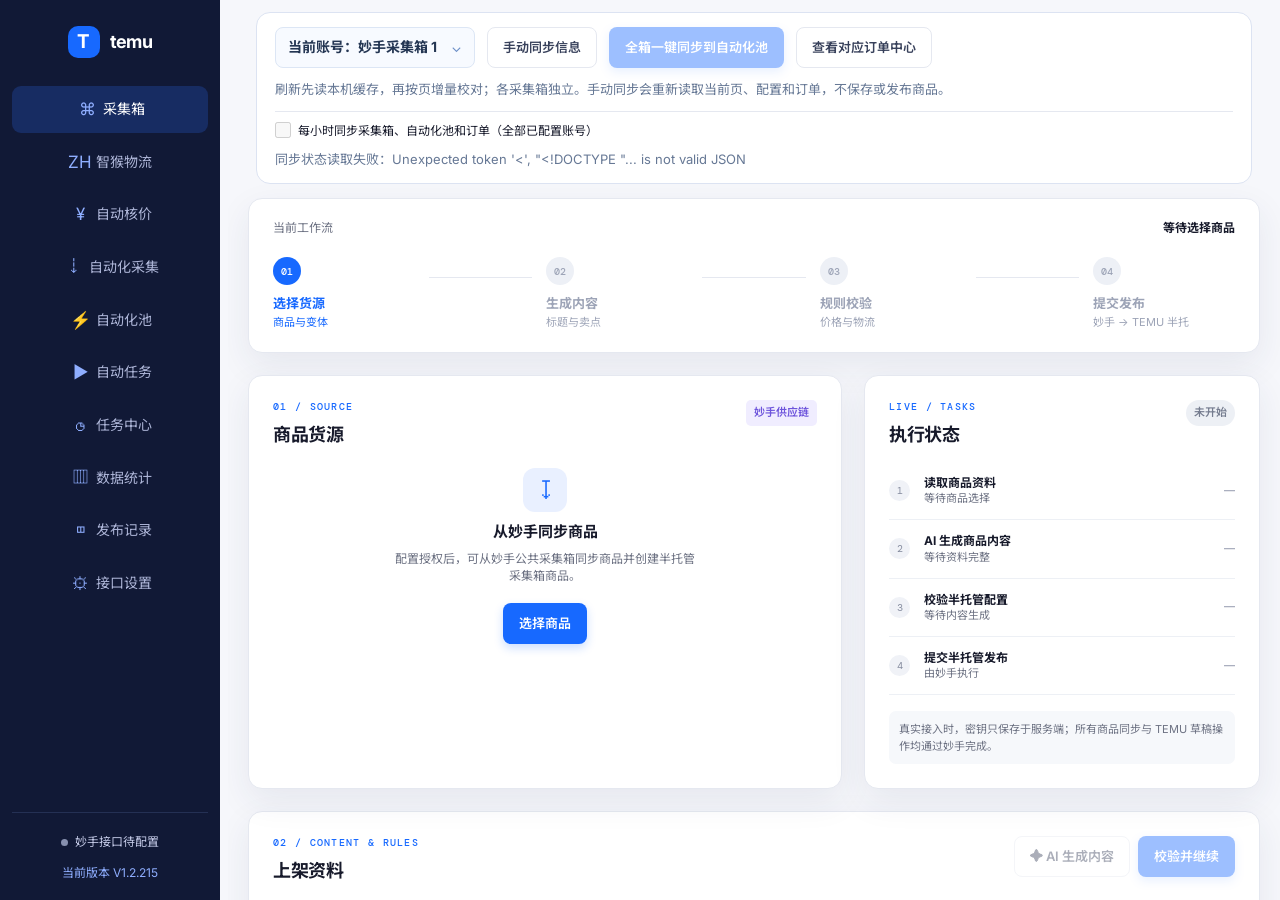
==== commit 10b17434: "Redesign multi-shop publishing and add site preferences (V1.2.215)" ====
--- a/index.html
+++ b/index.html
@@ -8,7 +8,7 @@
     <link rel="preconnect" href="https://fonts.googleapis.com" />
     <link rel="preconnect" href="https://fonts.gstatic.com" crossorigin />
     <link href="https://fonts.googleapis.com/css2?family=DM+Mono:wght@400;500&family=Inter:wght@400;500;600;700&family=Noto+Sans+SC:wght@400;500;600;700&display=swap" rel="stylesheet" />
-    <link rel="stylesheet" href="./styles.css?v=1.2.214" />
+    <link rel="stylesheet" href="./styles.css?v=1.2.215" />
   </head>
   <body>
     <div class="app-shell">
@@ -33,7 +33,7 @@
         </nav>
         <div class="sidebar-footer">
           <div class="api-state"><i id="apiStateDot"></i><span id="apiStateText">妙手接口待配置</span></div>
-          <span class="app-version" data-resource-version="1.2.214">当前版本 V1.2.214</span>
+          <span class="app-version" data-resource-version="1.2.215">当前版本 V1.2.215</span>
         </div>
       </aside>
       <div class="pane-resizer app-sidebar-resizer" id="appSidebarResizer" role="separator" aria-label="调整侧边栏宽度" aria-orientation="vertical" title="拖动调整侧边栏宽度"></div>
@@ -654,6 +654,13 @@
               <details id="removedCollectionAccounts" hidden><summary>查看已删除采集箱</summary><div id="removedCollectionAccountList"></div></details>
             </section>
               <div class="settings-primary">
+                <section class="collection-account-manager settings-sites" aria-labelledby="visibleSitesTitle">
+                  <div class="collection-manager-heading"><h2 id="visibleSitesTitle">可选站点</h2><button type="button" class="button subtle" id="refreshVisibleSites">重新读取</button></div>
+                  <p class="collection-manager-help">选择工作台需要显示的站点，适用于发布、编辑、自动任务和物流设置。已有任务与历史数据不受影响。</p>
+                  <div id="visibleSitesOptions" class="site-preference-grid">正在读取站点…</div>
+                  <div class="shared-actions"><button type="button" class="button subtle" id="selectAllVisibleSites">全选</button><button type="button" class="button primary" id="saveVisibleSites">保存可选站点</button></div>
+                  <p id="visibleSitesStatus" role="status" aria-live="polite"></p>
+                </section>
                 <section class="collection-account-manager settings-shipping" aria-labelledby="shippingBindingTitle">
                   <div class="collection-manager-heading"><h2 id="shippingBindingTitle">运费模板与发货仓库</h2><button type="button" class="button subtle" id="refreshShippingBinding">重新读取</button></div>
                   <p class="collection-manager-help">按账号、店铺和站点绑定，后续编辑保存优先使用。未绑定时自动匹配“通用”运费模板及“发货”仓库；保存配置不自动编辑或发布商品。</p>
@@ -774,24 +781,24 @@
     </div>
 
     <div class="toast hidden" id="toast"></div>
-    <script src="./proportion-chart.js?v=1.2.214&build=2"></script>
-    <script src="./data-statistics.js?v=1.2.214"></script>
-    <script src="./order-shop-chart.js?v=1.2.214"></script>
-    <script src="./navigation-state.js?v=1.2.214"></script>
-    <script src="./account-context.js?v=1.2.214"></script>
-  <script src="./local-view-cache.js?v=1.2.214"></script>
-  <script src="./live-status.js?v=1.2.214"></script>
+    <script src="./proportion-chart.js?v=1.2.215&build=2"></script>
+    <script src="./data-statistics.js?v=1.2.215"></script>
+    <script src="./order-shop-chart.js?v=1.2.215"></script>
+    <script src="./navigation-state.js?v=1.2.215"></script>
+    <script src="./account-context.js?v=1.2.215"></script>
+  <script src="./shipping-bindings.js?v=1.2.215"></script>
+  <script src="./local-view-cache.js?v=1.2.215"></script>
+  <script src="./live-status.js?v=1.2.215"></script>
   <script src="./virtual-list.js?v=1.2.173"></script>
-  <script src="./diagnostics-panel.js?v=1.2.214"></script>
-  <script src="./shared-automation.js?v=1.2.214"></script>
-  <script src="./pricing-workbench.js?v=1.2.214"></script>
-  <script src="./shipping-bindings.js?v=1.2.214"></script>
-  <script src="./app.js?v=1.2.214"></script>
+  <script src="./diagnostics-panel.js?v=1.2.215"></script>
+  <script src="./shared-automation.js?v=1.2.215"></script>
+  <script src="./pricing-workbench.js?v=1.2.215"></script>
+  <script src="./app.js?v=1.2.215"></script>
     <script src="./collection-sync.js?v=1.2.173"></script>
-    <script src="./automatic-tasks.js?v=1.2.214"></script>
-    <script src="./desktop-ui.js?v=1.2.214"></script>
-    <script src="./size-reference.js?v=1.2.214"></script>
-    <script src="./live-editor.js?v=1.2.214"></script>
+    <script src="./automatic-tasks.js?v=1.2.215"></script>
+    <script src="./desktop-ui.js?v=1.2.215"></script>
+    <script src="./size-reference.js?v=1.2.215"></script>
+    <script src="./live-editor.js?v=1.2.215"></script>
     <script src="./zhihou.js?v=1.2.173"></script>
   </body>
 </html>
--- a/styles.css
+++ b/styles.css
@@ -1073,3 +1073,17 @@
 #sharedPublishMulti.button.subtle { background: #e8f0ff; border-color: #b9cef9; color: #1756bb; }
 #sharedPublishMulti.button.subtle:hover:not(:disabled) { background: #d8e6ff; border-color: #89adf5; color: #124aa2; }
 #sharedPublishMulti.button.subtle:focus-visible { outline: 3px solid #94b8ff; outline-offset: 2px; }
+
+.shared-multi-shop-picker { padding: 16px; border: 1px solid #dce6f5; border-radius: 12px; background: #f8faff; }
+.shared-modal-card .shared-multi-publish-settings { display:flex; flex-wrap:wrap; gap:16px; margin:14px 0; }
+.shared-modal-card .shared-multi-publish-settings label { min-width:180px; }
+.shared-multi-shop-picker .shared-target-tools { flex-wrap:wrap; }
+.shared-multi-shop-picker .shared-actions { margin:0; }
+.shared-modal-card .shared-multi-shop-picker .shared-publish-card { display:flex; flex-direction:column; align-items:stretch; gap:8px; min-width:0; padding:10px; background:#fff; border:1px solid #e0e8f3; border-radius:9px; }
+.shared-modal-card .shared-multi-shop-picker .shared-publish-card.selected { border-color:#8fb3ff; background:#eef4ff; }
+.shared-modal-card .shared-publish-card-label { display:flex; align-items:center; gap:9px; margin:0; min-width:0; cursor:pointer; }
+.shared-modal-card .shared-publish-card-quantity { display:flex; align-items:center; justify-content:space-between; gap:8px; margin:0; color:#657998; font-size:12px; }
+.shared-modal-card .shared-publish-card-quantity input { width:90px; height:auto; min-height:32px; padding:4px 7px; }
+.site-preference-grid { display:flex; flex-wrap:wrap; gap:8px; margin:12px 0; }
+.site-preference-grid label { display:flex; align-items:center; gap:6px; padding:7px 10px; border:1px solid #dce6f5; border-radius:8px; background:#fff; }
+.site-preference-grid input { width:16px; height:16px; accent-color:#2165ed; }
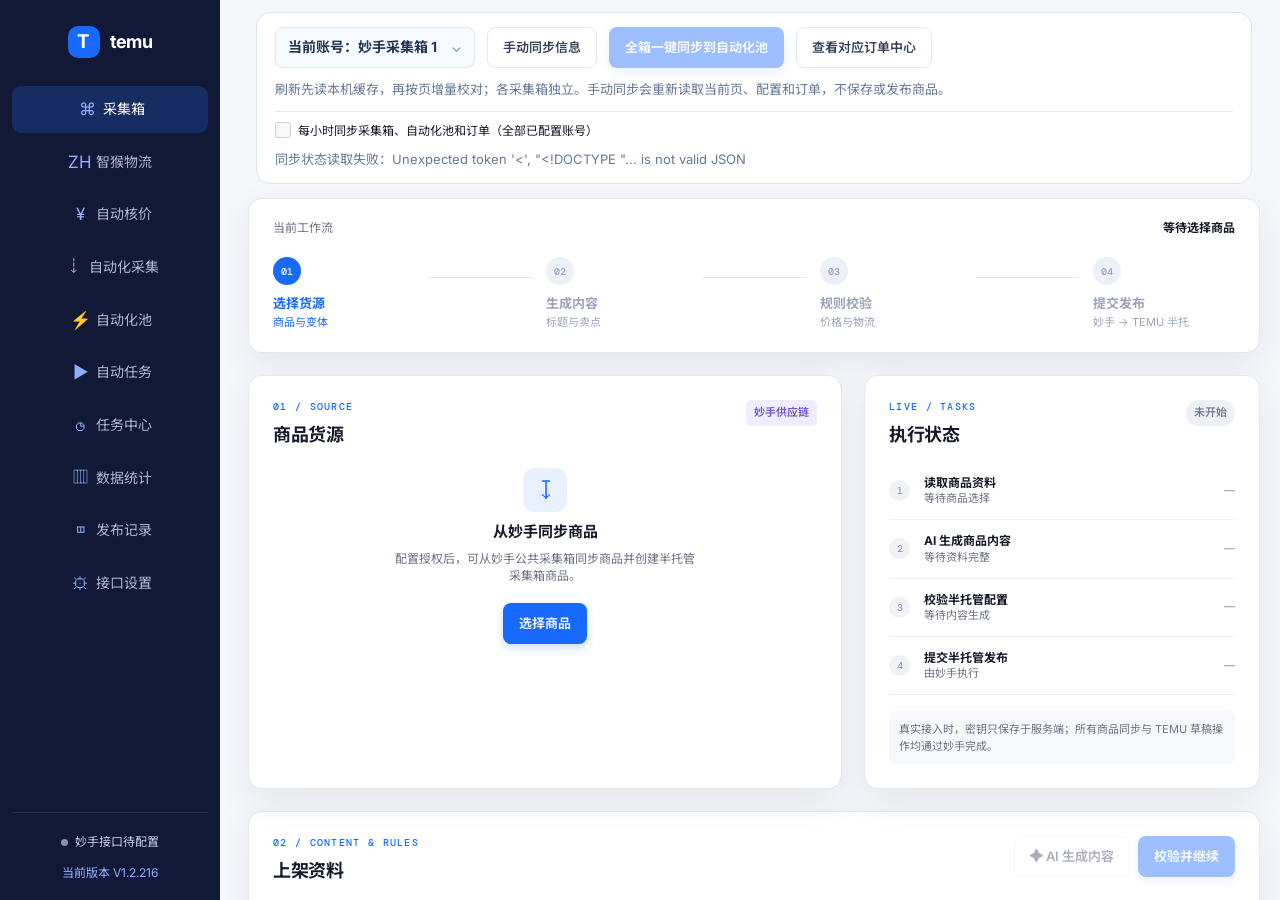
==== commit 7623c29f: "Fix site pending counts and refine publishing dialog (V1.2.216)" ====
--- a/index.html
+++ b/index.html
@@ -8,7 +8,7 @@
     <link rel="preconnect" href="https://fonts.googleapis.com" />
     <link rel="preconnect" href="https://fonts.gstatic.com" crossorigin />
     <link href="https://fonts.googleapis.com/css2?family=DM+Mono:wght@400;500&family=Inter:wght@400;500;600;700&family=Noto+Sans+SC:wght@400;500;600;700&display=swap" rel="stylesheet" />
-    <link rel="stylesheet" href="./styles.css?v=1.2.215" />
+    <link rel="stylesheet" href="./styles.css?v=1.2.216" />
   </head>
   <body>
     <div class="app-shell">
@@ -33,7 +33,7 @@
         </nav>
         <div class="sidebar-footer">
           <div class="api-state"><i id="apiStateDot"></i><span id="apiStateText">妙手接口待配置</span></div>
-          <span class="app-version" data-resource-version="1.2.215">当前版本 V1.2.215</span>
+          <span class="app-version" data-resource-version="1.2.216">当前版本 V1.2.216</span>
         </div>
       </aside>
       <div class="pane-resizer app-sidebar-resizer" id="appSidebarResizer" role="separator" aria-label="调整侧边栏宽度" aria-orientation="vertical" title="拖动调整侧边栏宽度"></div>
@@ -655,11 +655,15 @@
             </section>
               <div class="settings-primary">
                 <section class="collection-account-manager settings-sites" aria-labelledby="visibleSitesTitle">
-                  <div class="collection-manager-heading"><h2 id="visibleSitesTitle">可选站点</h2><button type="button" class="button subtle" id="refreshVisibleSites">重新读取</button></div>
-                  <p class="collection-manager-help">选择工作台需要显示的站点，适用于发布、编辑、自动任务和物流设置。已有任务与历史数据不受影响。</p>
-                  <div id="visibleSitesOptions" class="site-preference-grid">正在读取站点…</div>
-                  <div class="shared-actions"><button type="button" class="button subtle" id="selectAllVisibleSites">全选</button><button type="button" class="button primary" id="saveVisibleSites">保存可选站点</button></div>
-                  <p id="visibleSitesStatus" role="status" aria-live="polite"></p>
+                  <details class="visible-sites-panel">
+                    <summary class="visible-sites-summary"><h2 id="visibleSitesTitle">可选站点</h2><span class="visible-sites-toggle">展开／收起</span></summary>
+                    <div class="visible-sites-content">
+                      <div class="collection-manager-heading"><p class="collection-manager-help">选择工作台需要显示的站点，适用于发布、编辑、自动任务和物流设置。已有任务与历史数据不受影响。</p><button type="button" class="button subtle" id="refreshVisibleSites">重新读取</button></div>
+                      <div id="visibleSitesOptions" class="site-preference-grid">正在读取站点…</div>
+                      <div class="shared-actions"><button type="button" class="button subtle" id="selectAllVisibleSites">全选</button><button type="button" class="button primary" id="saveVisibleSites">保存可选站点</button></div>
+                      <p id="visibleSitesStatus" role="status" aria-live="polite"></p>
+                    </div>
+                  </details>
                 </section>
                 <section class="collection-account-manager settings-shipping" aria-labelledby="shippingBindingTitle">
                   <div class="collection-manager-heading"><h2 id="shippingBindingTitle">运费模板与发货仓库</h2><button type="button" class="button subtle" id="refreshShippingBinding">重新读取</button></div>
@@ -781,24 +785,24 @@
     </div>
 
     <div class="toast hidden" id="toast"></div>
-    <script src="./proportion-chart.js?v=1.2.215&build=2"></script>
-    <script src="./data-statistics.js?v=1.2.215"></script>
-    <script src="./order-shop-chart.js?v=1.2.215"></script>
-    <script src="./navigation-state.js?v=1.2.215"></script>
-    <script src="./account-context.js?v=1.2.215"></script>
-  <script src="./shipping-bindings.js?v=1.2.215"></script>
-  <script src="./local-view-cache.js?v=1.2.215"></script>
-  <script src="./live-status.js?v=1.2.215"></script>
+    <script src="./proportion-chart.js?v=1.2.216&build=2"></script>
+    <script src="./data-statistics.js?v=1.2.216"></script>
+    <script src="./order-shop-chart.js?v=1.2.216"></script>
+    <script src="./navigation-state.js?v=1.2.216"></script>
+    <script src="./account-context.js?v=1.2.216"></script>
+  <script src="./shipping-bindings.js?v=1.2.216"></script>
+  <script src="./local-view-cache.js?v=1.2.216"></script>
+  <script src="./live-status.js?v=1.2.216"></script>
   <script src="./virtual-list.js?v=1.2.173"></script>
-  <script src="./diagnostics-panel.js?v=1.2.215"></script>
-  <script src="./shared-automation.js?v=1.2.215"></script>
-  <script src="./pricing-workbench.js?v=1.2.215"></script>
-  <script src="./app.js?v=1.2.215"></script>
+  <script src="./diagnostics-panel.js?v=1.2.216"></script>
+  <script src="./shared-automation.js?v=1.2.216"></script>
+  <script src="./pricing-workbench.js?v=1.2.216"></script>
+  <script src="./app.js?v=1.2.216"></script>
     <script src="./collection-sync.js?v=1.2.173"></script>
-    <script src="./automatic-tasks.js?v=1.2.215"></script>
-    <script src="./desktop-ui.js?v=1.2.215"></script>
-    <script src="./size-reference.js?v=1.2.215"></script>
-    <script src="./live-editor.js?v=1.2.215"></script>
+    <script src="./automatic-tasks.js?v=1.2.216"></script>
+    <script src="./desktop-ui.js?v=1.2.216"></script>
+    <script src="./size-reference.js?v=1.2.216"></script>
+    <script src="./live-editor.js?v=1.2.216"></script>
     <script src="./zhihou.js?v=1.2.173"></script>
   </body>
 </html>
--- a/styles.css
+++ b/styles.css
@@ -592,7 +592,8 @@
 .shared-message { padding: 12px 16px; background: #eff4ff; border-radius: 8px; color: #4a6284; overflow-wrap: anywhere; }.shared-error { color: #b33148 !important; }
 .button.shared-delete { color: #b4233a; border-color: #efc8d0; background: #fff; }
 .shared-transfer { padding: 14px; margin: 12px 0; border: 1px solid #f0d2b0; background: #fff8eb; border-radius: 9px; }
-.shared-modal-card { width: min(950px, 100%); }.shared-modal-close { float: right; margin: 0 0 14px 14px; }.shared-modal-card label { display: block; margin: 12px 0; }.shared-modal-card .button { margin-right: 8px; margin-bottom: 8px; }.shared-modal-card ol { font-size: 12px; color: #60708a; padding-left: 22px; }
+.shared-modal-shell { width: min(950px, 100%); max-height: min(760px, calc(100vh - 44px)); overflow: hidden; border-radius: 16px; background: #fff; box-shadow: 0 24px 70px rgba(0,0,0,.25); }
+.shared-modal-card { width: 100%; border-radius: 0; box-shadow: none; }.shared-modal-close { float: right; margin: 0 0 14px 14px; }.shared-modal-card label { display: block; margin: 12px 0; }.shared-modal-card .button { margin-right: 8px; margin-bottom: 8px; }.shared-modal-card ol { font-size: 12px; color: #60708a; padding-left: 22px; }
 .shared-preview-actions { position: sticky; top: 0; z-index: 2; background: #fff; padding: 8px 0; border-bottom: 1px solid var(--line); }
 .shared-preview-actions .shared-message { margin: 0 0 8px; }
 @media (max-width: 720px) { .shared-config, .shared-toolbar { grid-template-columns: 1fr; padding: 12px; }.shared-row { grid-template-columns: 18px minmax(0, 1fr); }.shared-row img { display: none; } }
@@ -1087,3 +1088,15 @@
 .site-preference-grid { display:flex; flex-wrap:wrap; gap:8px; margin:12px 0; }
 .site-preference-grid label { display:flex; align-items:center; gap:6px; padding:7px 10px; border:1px solid #dce6f5; border-radius:8px; background:#fff; }
 .site-preference-grid input { width:16px; height:16px; accent-color:#2165ed; }
+
+.visible-sites-summary { display:flex; align-items:center; gap:10px; cursor:pointer; list-style:none; }
+.visible-sites-summary::-webkit-details-marker { display:none; }
+.visible-sites-summary::before { content:"▸"; color:#6483ad; font-size:16px; transition:transform .15s; }
+.visible-sites-panel[open] > .visible-sites-summary::before { transform:rotate(90deg); }
+.visible-sites-summary h2 { margin:0; font-size:16px; letter-spacing:-.2px; }
+.visible-sites-toggle { margin-left:auto; color:#7185a4; font-size:12px; font-weight:500; }
+.visible-sites-content { margin-top:16px; }
+.visible-sites-content .collection-manager-help { margin:0; }
+.visible-sites-content .collection-manager-heading { gap:12px; flex-wrap:wrap; }
+
+.shared-modal-shell.shared-multi-publish-shell { width: min(1450px, 100%); }
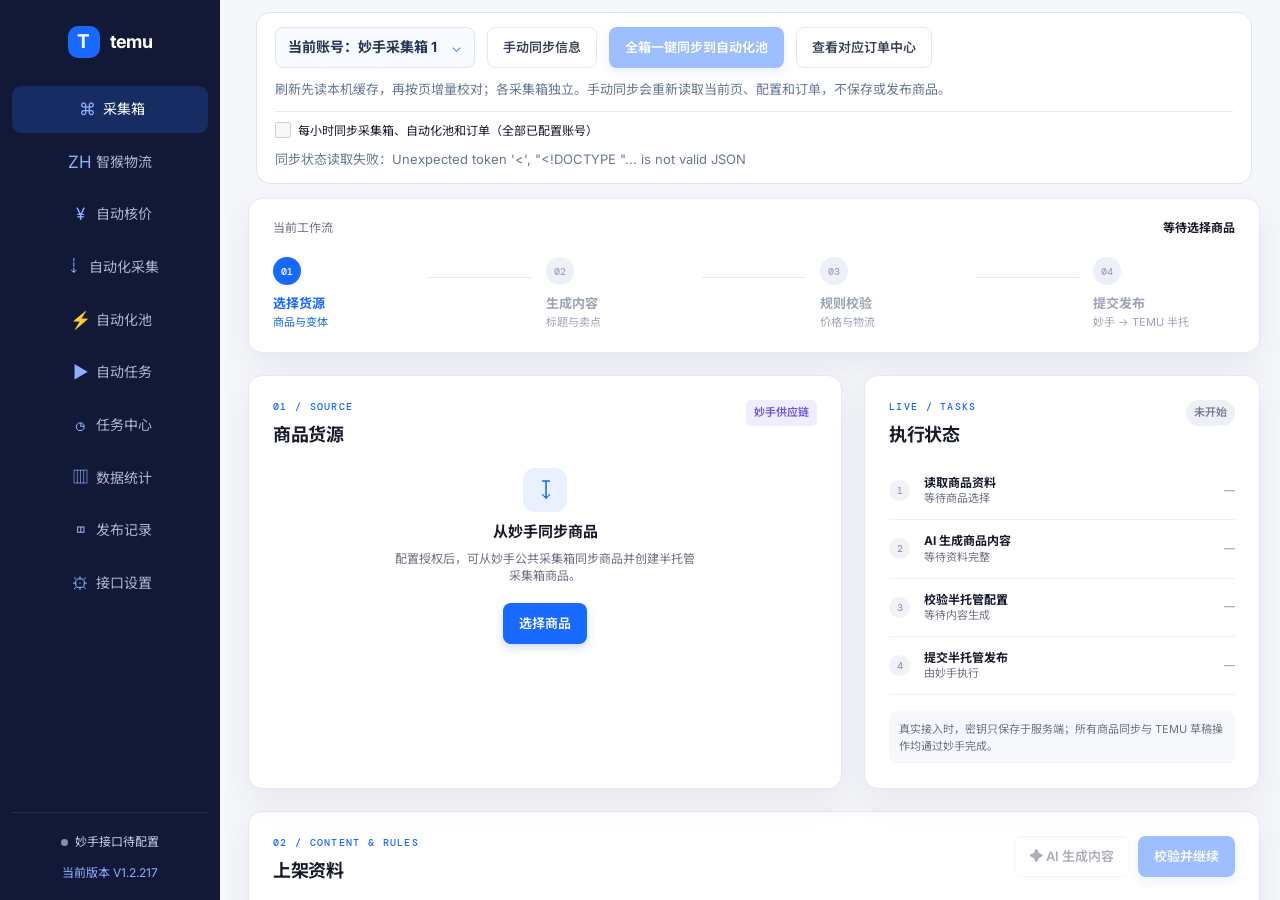
==== commit 4bcdd276: "Show empty daily store statistics clearly (V1.2.217)" ====
--- a/index.html
+++ b/index.html
@@ -8,7 +8,7 @@
     <link rel="preconnect" href="https://fonts.googleapis.com" />
     <link rel="preconnect" href="https://fonts.gstatic.com" crossorigin />
     <link href="https://fonts.googleapis.com/css2?family=DM+Mono:wght@400;500&family=Inter:wght@400;500;600;700&family=Noto+Sans+SC:wght@400;500;600;700&display=swap" rel="stylesheet" />
-    <link rel="stylesheet" href="./styles.css?v=1.2.216" />
+    <link rel="stylesheet" href="./styles.css?v=1.2.217" />
   </head>
   <body>
     <div class="app-shell">
@@ -33,7 +33,7 @@
         </nav>
         <div class="sidebar-footer">
           <div class="api-state"><i id="apiStateDot"></i><span id="apiStateText">妙手接口待配置</span></div>
-          <span class="app-version" data-resource-version="1.2.216">当前版本 V1.2.216</span>
+          <span class="app-version" data-resource-version="1.2.217">当前版本 V1.2.217</span>
         </div>
       </aside>
       <div class="pane-resizer app-sidebar-resizer" id="appSidebarResizer" role="separator" aria-label="调整侧边栏宽度" aria-orientation="vertical" title="拖动调整侧边栏宽度"></div>
@@ -785,24 +785,24 @@
     </div>
 
     <div class="toast hidden" id="toast"></div>
-    <script src="./proportion-chart.js?v=1.2.216&build=2"></script>
-    <script src="./data-statistics.js?v=1.2.216"></script>
-    <script src="./order-shop-chart.js?v=1.2.216"></script>
-    <script src="./navigation-state.js?v=1.2.216"></script>
-    <script src="./account-context.js?v=1.2.216"></script>
-  <script src="./shipping-bindings.js?v=1.2.216"></script>
-  <script src="./local-view-cache.js?v=1.2.216"></script>
-  <script src="./live-status.js?v=1.2.216"></script>
+    <script src="./proportion-chart.js?v=1.2.217&build=2"></script>
+    <script src="./data-statistics.js?v=1.2.217"></script>
+    <script src="./order-shop-chart.js?v=1.2.217"></script>
+    <script src="./navigation-state.js?v=1.2.217"></script>
+    <script src="./account-context.js?v=1.2.217"></script>
+  <script src="./shipping-bindings.js?v=1.2.217"></script>
+  <script src="./local-view-cache.js?v=1.2.217"></script>
+  <script src="./live-status.js?v=1.2.217"></script>
   <script src="./virtual-list.js?v=1.2.173"></script>
-  <script src="./diagnostics-panel.js?v=1.2.216"></script>
-  <script src="./shared-automation.js?v=1.2.216"></script>
-  <script src="./pricing-workbench.js?v=1.2.216"></script>
-  <script src="./app.js?v=1.2.216"></script>
+  <script src="./diagnostics-panel.js?v=1.2.217"></script>
+  <script src="./shared-automation.js?v=1.2.217"></script>
+  <script src="./pricing-workbench.js?v=1.2.217"></script>
+  <script src="./app.js?v=1.2.217"></script>
     <script src="./collection-sync.js?v=1.2.173"></script>
-    <script src="./automatic-tasks.js?v=1.2.216"></script>
-    <script src="./desktop-ui.js?v=1.2.216"></script>
-    <script src="./size-reference.js?v=1.2.216"></script>
-    <script src="./live-editor.js?v=1.2.216"></script>
+    <script src="./automatic-tasks.js?v=1.2.217"></script>
+    <script src="./desktop-ui.js?v=1.2.217"></script>
+    <script src="./size-reference.js?v=1.2.217"></script>
+    <script src="./live-editor.js?v=1.2.217"></script>
     <script src="./zhihou.js?v=1.2.173"></script>
   </body>
 </html>
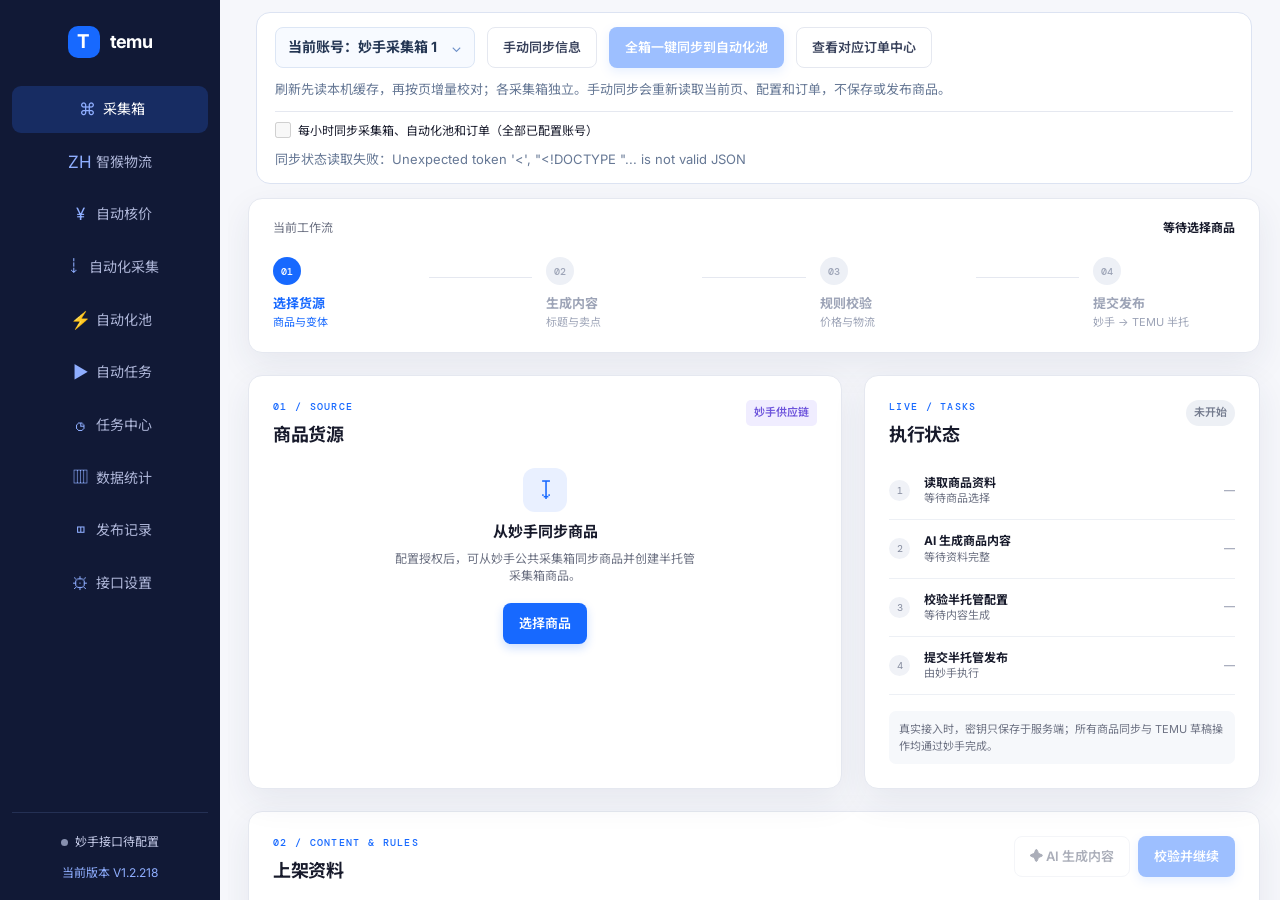
==== commit c45e03f0: "Hide daily store statistics timestamp (V1.2.218)" ====
--- a/index.html
+++ b/index.html
@@ -8,7 +8,7 @@
     <link rel="preconnect" href="https://fonts.googleapis.com" />
     <link rel="preconnect" href="https://fonts.gstatic.com" crossorigin />
     <link href="https://fonts.googleapis.com/css2?family=DM+Mono:wght@400;500&family=Inter:wght@400;500;600;700&family=Noto+Sans+SC:wght@400;500;600;700&display=swap" rel="stylesheet" />
-    <link rel="stylesheet" href="./styles.css?v=1.2.217" />
+    <link rel="stylesheet" href="./styles.css?v=1.2.218" />
   </head>
   <body>
     <div class="app-shell">
@@ -33,7 +33,7 @@
         </nav>
         <div class="sidebar-footer">
           <div class="api-state"><i id="apiStateDot"></i><span id="apiStateText">妙手接口待配置</span></div>
-          <span class="app-version" data-resource-version="1.2.217">当前版本 V1.2.217</span>
+          <span class="app-version" data-resource-version="1.2.218">当前版本 V1.2.218</span>
         </div>
       </aside>
       <div class="pane-resizer app-sidebar-resizer" id="appSidebarResizer" role="separator" aria-label="调整侧边栏宽度" aria-orientation="vertical" title="拖动调整侧边栏宽度"></div>
@@ -785,24 +785,24 @@
     </div>
 
     <div class="toast hidden" id="toast"></div>
-    <script src="./proportion-chart.js?v=1.2.217&build=2"></script>
-    <script src="./data-statistics.js?v=1.2.217"></script>
-    <script src="./order-shop-chart.js?v=1.2.217"></script>
-    <script src="./navigation-state.js?v=1.2.217"></script>
-    <script src="./account-context.js?v=1.2.217"></script>
-  <script src="./shipping-bindings.js?v=1.2.217"></script>
-  <script src="./local-view-cache.js?v=1.2.217"></script>
-  <script src="./live-status.js?v=1.2.217"></script>
+    <script src="./proportion-chart.js?v=1.2.218&build=2"></script>
+    <script src="./data-statistics.js?v=1.2.218"></script>
+    <script src="./order-shop-chart.js?v=1.2.218"></script>
+    <script src="./navigation-state.js?v=1.2.218"></script>
+    <script src="./account-context.js?v=1.2.218"></script>
+  <script src="./shipping-bindings.js?v=1.2.218"></script>
+  <script src="./local-view-cache.js?v=1.2.218"></script>
+  <script src="./live-status.js?v=1.2.218"></script>
   <script src="./virtual-list.js?v=1.2.173"></script>
-  <script src="./diagnostics-panel.js?v=1.2.217"></script>
-  <script src="./shared-automation.js?v=1.2.217"></script>
-  <script src="./pricing-workbench.js?v=1.2.217"></script>
-  <script src="./app.js?v=1.2.217"></script>
+  <script src="./diagnostics-panel.js?v=1.2.218"></script>
+  <script src="./shared-automation.js?v=1.2.218"></script>
+  <script src="./pricing-workbench.js?v=1.2.218"></script>
+  <script src="./app.js?v=1.2.218"></script>
     <script src="./collection-sync.js?v=1.2.173"></script>
-    <script src="./automatic-tasks.js?v=1.2.217"></script>
-    <script src="./desktop-ui.js?v=1.2.217"></script>
-    <script src="./size-reference.js?v=1.2.217"></script>
-    <script src="./live-editor.js?v=1.2.217"></script>
+    <script src="./automatic-tasks.js?v=1.2.218"></script>
+    <script src="./desktop-ui.js?v=1.2.218"></script>
+    <script src="./size-reference.js?v=1.2.218"></script>
+    <script src="./live-editor.js?v=1.2.218"></script>
     <script src="./zhihou.js?v=1.2.173"></script>
   </body>
 </html>
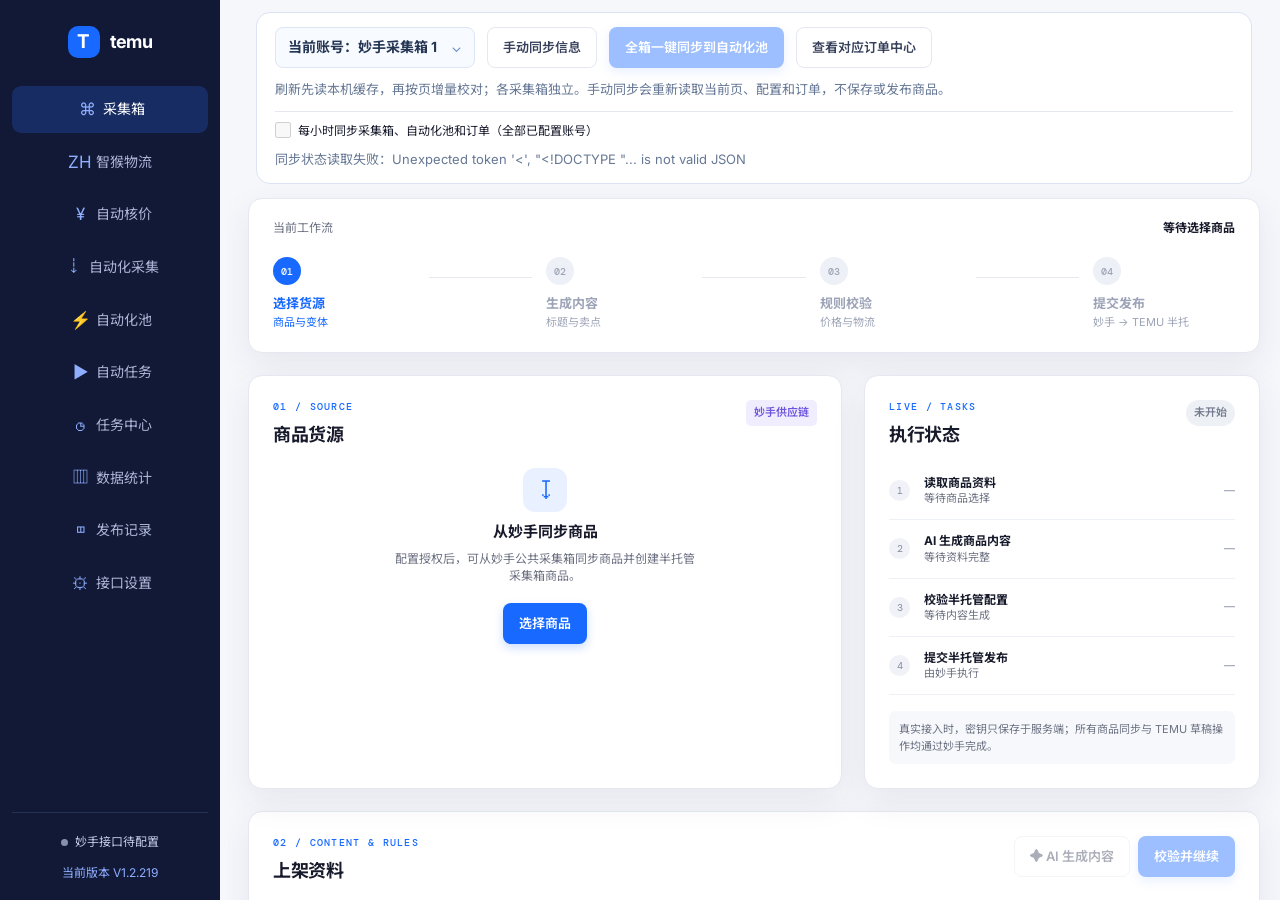
==== commit 453a07ce: "Support batch recovery of preflight errors (V1.2.219)" ====
--- a/index.html
+++ b/index.html
@@ -8,7 +8,7 @@
     <link rel="preconnect" href="https://fonts.googleapis.com" />
     <link rel="preconnect" href="https://fonts.gstatic.com" crossorigin />
     <link href="https://fonts.googleapis.com/css2?family=DM+Mono:wght@400;500&family=Inter:wght@400;500;600;700&family=Noto+Sans+SC:wght@400;500;600;700&display=swap" rel="stylesheet" />
-    <link rel="stylesheet" href="./styles.css?v=1.2.218" />
+    <link rel="stylesheet" href="./styles.css?v=1.2.219" />
   </head>
   <body>
     <div class="app-shell">
@@ -33,7 +33,7 @@
         </nav>
         <div class="sidebar-footer">
           <div class="api-state"><i id="apiStateDot"></i><span id="apiStateText">妙手接口待配置</span></div>
-          <span class="app-version" data-resource-version="1.2.218">当前版本 V1.2.218</span>
+          <span class="app-version" data-resource-version="1.2.219">当前版本 V1.2.219</span>
         </div>
       </aside>
       <div class="pane-resizer app-sidebar-resizer" id="appSidebarResizer" role="separator" aria-label="调整侧边栏宽度" aria-orientation="vertical" title="拖动调整侧边栏宽度"></div>
@@ -785,24 +785,24 @@
     </div>
 
     <div class="toast hidden" id="toast"></div>
-    <script src="./proportion-chart.js?v=1.2.218&build=2"></script>
-    <script src="./data-statistics.js?v=1.2.218"></script>
-    <script src="./order-shop-chart.js?v=1.2.218"></script>
-    <script src="./navigation-state.js?v=1.2.218"></script>
-    <script src="./account-context.js?v=1.2.218"></script>
-  <script src="./shipping-bindings.js?v=1.2.218"></script>
-  <script src="./local-view-cache.js?v=1.2.218"></script>
-  <script src="./live-status.js?v=1.2.218"></script>
+    <script src="./proportion-chart.js?v=1.2.219&build=2"></script>
+    <script src="./data-statistics.js?v=1.2.219"></script>
+    <script src="./order-shop-chart.js?v=1.2.219"></script>
+    <script src="./navigation-state.js?v=1.2.219"></script>
+    <script src="./account-context.js?v=1.2.219"></script>
+  <script src="./shipping-bindings.js?v=1.2.219"></script>
+  <script src="./local-view-cache.js?v=1.2.219"></script>
+  <script src="./live-status.js?v=1.2.219"></script>
   <script src="./virtual-list.js?v=1.2.173"></script>
-  <script src="./diagnostics-panel.js?v=1.2.218"></script>
-  <script src="./shared-automation.js?v=1.2.218"></script>
-  <script src="./pricing-workbench.js?v=1.2.218"></script>
-  <script src="./app.js?v=1.2.218"></script>
+  <script src="./diagnostics-panel.js?v=1.2.219"></script>
+  <script src="./shared-automation.js?v=1.2.219"></script>
+  <script src="./pricing-workbench.js?v=1.2.219"></script>
+  <script src="./app.js?v=1.2.219"></script>
     <script src="./collection-sync.js?v=1.2.173"></script>
-    <script src="./automatic-tasks.js?v=1.2.218"></script>
-    <script src="./desktop-ui.js?v=1.2.218"></script>
-    <script src="./size-reference.js?v=1.2.218"></script>
-    <script src="./live-editor.js?v=1.2.218"></script>
+    <script src="./automatic-tasks.js?v=1.2.219"></script>
+    <script src="./desktop-ui.js?v=1.2.219"></script>
+    <script src="./size-reference.js?v=1.2.219"></script>
+    <script src="./live-editor.js?v=1.2.219"></script>
     <script src="./zhihou.js?v=1.2.173"></script>
   </body>
 </html>
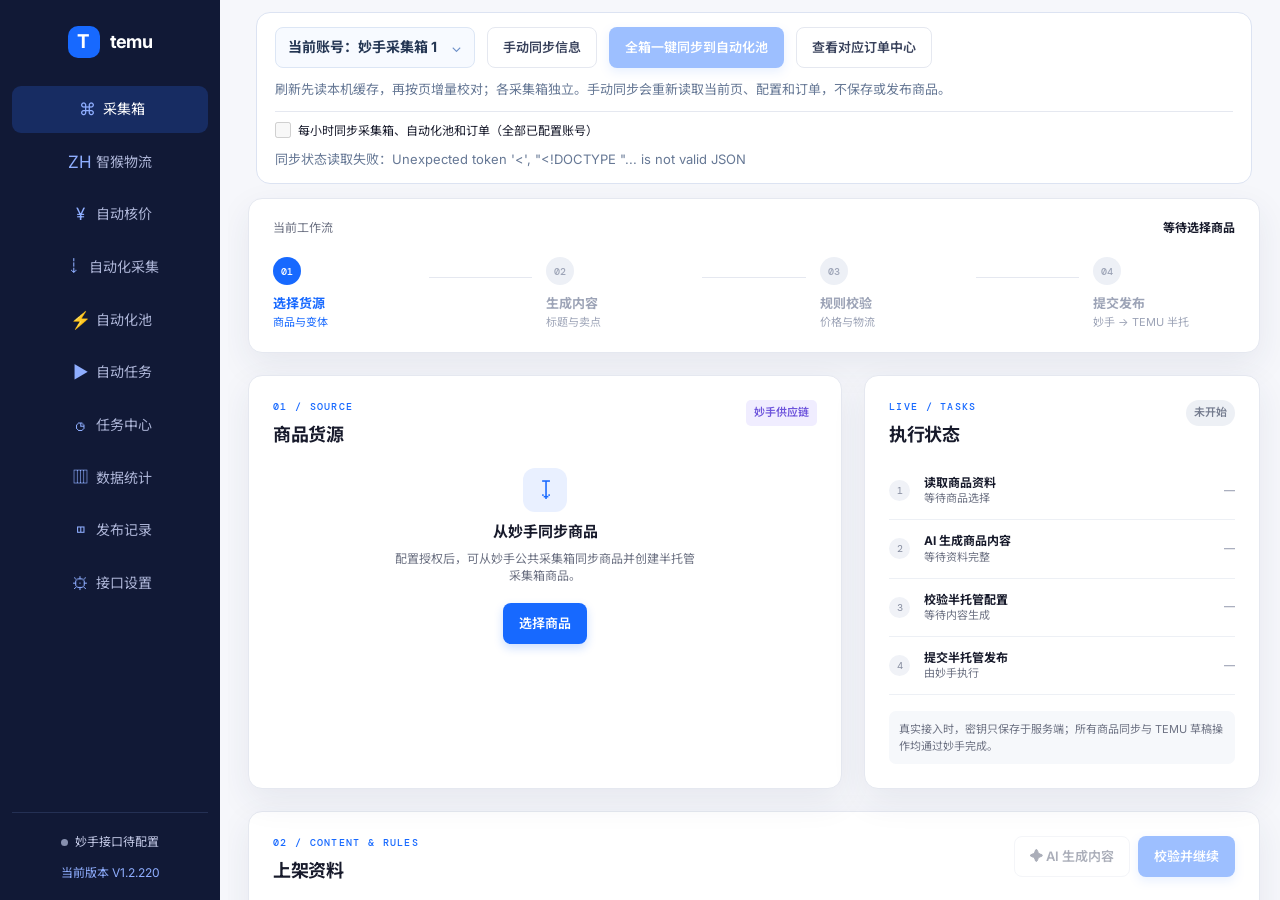
==== commit bfdd140c: "Improve account pool status layout (V1.2.220)" ====
--- a/index.html
+++ b/index.html
@@ -1,808 +1,808 @@
-<!doctype html>
-<html lang="zh-CN">
-  <head>
-    <meta charset="UTF-8" />
-    <meta name="viewport" content="width=device-width, initial-scale=1.0" />
-    <meta name="description" content="通过妙手管理 TEMU 半托管商品发布" />
-    <title>TEMU 上架工作台</title>
-    <link rel="preconnect" href="https://fonts.googleapis.com" />
-    <link rel="preconnect" href="https://fonts.gstatic.com" crossorigin />
-    <link href="https://fonts.googleapis.com/css2?family=DM+Mono:wght@400;500&family=Inter:wght@400;500;600;700&family=Noto+Sans+SC:wght@400;500;600;700&display=swap" rel="stylesheet" />
-    <link rel="stylesheet" href="./styles.css?v=1.2.219" />
-  </head>
-  <body>
-    <div class="app-shell">
-      <aside class="sidebar">
-        <div class="brand">
-          <span class="brand-mark">T</span>
-          <div><strong>temu</strong></div>
-        </div>
-        <nav class="nav" aria-label="主导航">
-          <div class="miaoshou-collection-nav" id="miaoshouCollectionNav">
-            <button type="button" class="nav-item active" id="miaoshouCollectionToggle"><span>⌘</span>采集箱</button>
-          </div>
-          <button class="nav-item" data-page="zhihou"><span>ZH</span>智猴物流</button>
-          <button class="nav-item" data-page="pricing"><span>¥</span>自动核价</button>
-          <button class="nav-item" data-page="collectionAutomation"><span>⇣</span>自动化采集</button>
-          <button class="nav-item" data-page="automation"><span>⚡</span>自动化池</button>
-          <button class="nav-item" data-page="automaticTasks"><span>▶</span>自动任务</button>
-          <button class="nav-item" data-page="tasks"><span>◷</span>任务中心 <b id="taskBadge" class="hidden" title="已提交的自动化任务数">0</b></button>
-          <button class="nav-item" data-page="dataStatistics"><span>▥</span>数据统计</button>
-          <button class="nav-item" data-page="publishRecords"><span>◫</span>发布记录</button>
-          <button class="nav-item" data-page="settings"><span>⚙</span>接口设置</button>
-        </nav>
-        <div class="sidebar-footer">
-          <div class="api-state"><i id="apiStateDot"></i><span id="apiStateText">妙手接口待配置</span></div>
-          <span class="app-version" data-resource-version="1.2.219">当前版本 V1.2.219</span>
-        </div>
-      </aside>
-      <div class="pane-resizer app-sidebar-resizer" id="appSidebarResizer" role="separator" aria-label="调整侧边栏宽度" aria-orientation="vertical" title="拖动调整侧边栏宽度"></div>
-
-      <main class="main-content">
-        <header class="topbar">
-          <div class="crumb"><span>商品发布</span><em>/</em><strong id="crumbProduct">新建 TEMU 半托管上架任务</strong></div>
-          <div class="top-actions">
-            <button class="icon-button" id="resetDemo" title="重置演示数据">↻</button>
-            <button class="avatar" title="当前用户">LC</button>
-          </div>
-        </header>
-
-        <div class="collection-context-bar">
-          <div class="collection-account-switcher" id="collectionAccountSwitcher">
-            <button type="button" class="collection-account-switch" id="collectionAccountSwitchToggle" aria-expanded="false" aria-controls="miaoshouCollectionChildren"><strong id="currentCollectionAccount">当前账号：妙手采集箱 1</strong><span aria-hidden="true">⌄</span></button>
-            <div class="miaoshou-collection-children collection-account-menu" id="miaoshouCollectionChildren" role="group" aria-label="切换采集箱账号" hidden>
-              <button type="button" class="nav-item active" data-page="workbench" data-account-id="1"><span class="collection-nav-number">1</span><span class="collection-nav-name">妙手采集箱 1</span></button>
-              <button type="button" class="nav-item" data-page="collectionAccount" data-account-id="2"><span class="collection-nav-number">2</span><span class="collection-nav-name">妙手采集箱 2</span></button>
-              <button type="button" class="collection-nav-add" id="addEmptyCollection">＋ 新增空采集箱</button>
-            </div>
-          </div>
-          <button type="button" class="button subtle" id="syncCollectionInfo">手动同步信息</button>
-          <button type="button" class="button primary" id="syncCollectionPool" disabled>全箱一键同步到自动化池</button>
-          <button type="button" class="button subtle" id="openCollectionOrders">查看对应订单中心</button>
-          <p id="collectionSyncStatus" role="status" aria-live="polite">刷新先读本机缓存，再按页增量校对；各采集箱独立。手动同步会重新读取当前页、配置和订单，不保存或发布商品。</p>
-          <div class="collection-sync-panel">
-            <label class="collection-sync-toggle"><input type="checkbox" id="hourlyCollectionSync" disabled />每小时同步采集箱、自动化池和订单（全部已配置账号）</label>
-            <span id="collectionSyncNext" class="collection-sync-next"></span>
-            <p id="collectionPoolSyncStatus" role="status" aria-live="polite">正在读取同步状态…</p>
-            <details id="collectionPoolSyncFailures" hidden><summary>查看同步问题</summary><ul></ul></details>
-          </div>
-        </div>
-
-        <section class="page active" id="workbench">
-          <section class="panel live-panel hidden" id="livePanel" aria-label="妙手实时商品">
-            <section class="live-flow-card" id="editorFlowCard" aria-label="商品编辑流程">
-              <div class="live-flow-header"><span>当前工作流</span><strong id="liveFlowState">等待选择商品</strong></div>
-              <div class="live-flow">
-                <button class="live-flow-step" type="button" data-flow-step="2"><span>01</span><b>店铺认领</b><small>选择目标店铺</small></button>
-                <div class="live-flow-line"></div>
-                <button class="live-flow-step" type="button" data-flow-step="3"><span>02</span><b>编辑资料</b><small>类目、属性与物流</small></button>
-                <div class="live-flow-line"></div>
-                <button class="live-flow-step" type="button" data-flow-step="4"><span>03</span><b>标题与图片</b><small>编辑标题与商品图片</small></button>
-                <div class="live-flow-line"></div>
-                <button class="live-flow-step" type="button" data-flow-step="5"><span>04</span><b>SKU 变体</b><small>价格、库存与尺寸</small></button>
-                <div class="live-flow-line"></div>
-                <button class="live-flow-step" type="button" data-flow-step="6"><span>05</span><b>规则校验</b><small>站点、物流与库存</small></button>
-                <div class="live-flow-line"></div>
-                <button class="live-flow-step" type="button" data-flow-step="7"><span>06</span><b>提交发布</b><small>妙手 → TEMU 半托</small></button>
-              </div>
-            </section>
-            <div class="pane-resizer source-pane-resizer" id="sourcePaneResizer" role="separator" aria-label="调整采集箱宽度" aria-orientation="vertical" title="拖动调整采集箱宽度"></div>
-            <div class="live-main collect-box-main">
-              <div id="liveSourceStep">
-                <div class="live-source-content" tabindex="0" role="region" aria-label="商品操作与筛选">
-                <div class="live-item-actions"><button class="button primary" id="liveNew">＋ 新建商品</button><button class="button subtle" id="liveEdit" disabled>编辑已选商品</button><button class="button subtle" id="liveAddAutomation" type="button" disabled>加入自动化池</button><span class="live-pool-selected-count" id="livePoolSelectedCount">未选入池商品</span></div>
-                <p class="live-transfer-status hidden" id="livePoolTransferStatus" role="status" aria-live="polite"></p>
-                <p class="live-cache-status" id="liveCacheStatus" role="status" aria-live="polite"></p>
-                <div class="live-controls live-source-search">
-                  <label>采集箱 ID / 产品名称搜索<input id="liveKeyword" type="search" maxlength="200" placeholder="输入采集箱 ID 或产品名称，留空显示全部" title="纯数字按 ID 精确查询；其他文字按名称包含匹配，英文不区分大小写。可与所属人员筛选组合。" /></label>
-                  <button class="button subtle" id="liveSearch">查询商品</button>
-                </div>
-                <div class="live-collector-controls">
-                  <label for="liveCollectorFilter">所属人员<select id="liveCollectorFilter"><option value="">全部人员</option></select></label>
-                  <div class="live-collector-actions"><button class="button subtle" id="liveRefreshPeople" type="button" title="读取整个采集箱的人员，并刷新筛选结果">刷新人员</button><button class="button subtle" id="liveEditPeople" type="button">人员备注</button></div>
-                  <p id="liveCollectorStatus" role="status" aria-live="polite">未匹配姓名时显示账号 ID；筛选覆盖整个采集箱。</p>
-                </div>
-                <div class="live-list-batch-actions"><label><input id="livePoolSelectAll" type="checkbox" /> 全选本页商品</label><button class="button ghost" id="livePoolClearSelection" type="button">清空入池选择</button></div>
-                </div>
-                <div class="live-list" id="liveProducts" tabindex="0" role="region" aria-label="采集箱商品列表"><p class="live-empty">正在读取商品…</p></div>
-                <div class="live-page-tools live-page-tools-bottom">
-                  <span id="livePageLabel">第 1 页</span>
-                  <div class="live-page-navigation">
-                  <label class="live-page-size"><span class="sr-only">每页数量</span><select id="livePageSize" aria-label="每页数量"><option value="20">20 件/页</option><option value="50" selected>50 件/页</option><option value="100">100 件/页</option></select></label>
-                  <label class="live-page-jump"><span class="sr-only">跳转页码</span><input id="livePageInput" type="number" min="1" step="1" inputmode="numeric" placeholder="页码" /></label>
-                  <button class="button subtle" id="livePageGo" type="button">跳转</button>
-                  <button class="button subtle" id="livePrev" type="button" disabled>上一页</button>
-                  <button class="button subtle" id="liveNext" type="button">下一页</button>
-                  </div>
-                </div>
-              </div>
-              <div class="live-detail">
-                <section class="live-workflow-section" id="liveValidationStep">
-                  <h3>发布前检查</h3>
-                  <p class="live-empty" id="liveSelection">请从左侧选择一个商品。</p>
-                  <div class="live-target-config hidden" id="liveTargetConfig">
-                    <p>第 6 步：选择发布目标后，系统将按此店铺和站点校验物流、仓库及上架条件。</p>
-                    <div>
-                      <label>目标店铺 <span class="required">*</span><select id="liveShop"><option value="">加载店铺中…</option></select></label>
-                      <label>发布站点 <span class="required">*</span><select id="liveSite"><option value="">加载站点中…</option></select></label>
-                    </div>
-                  </div>
-                  <div id="liveReadiness" class="hidden"></div>
-                  <button class="button subtle" id="liveRecheck" disabled>重新检查资料</button>
-                </section>
-                <section class="live-workflow-section live-publish-section" id="livePublishStep">
-                  <h3>第 7 步：提交发布</h3>
-                  <button class="button primary live-publish" id="livePublish" disabled>通过妙手提交发布</button>
-                  <p class="live-hint" id="livePublishHint">选择商品后，会核对妙手中已保存的资料。</p>
-                </section>
-              </div>
-            </div>
-            <section class="live-editor hidden" id="liveEditor" aria-label="半托管商品编辑器">
-              <div class="live-editor-head"><div><p class="eyebrow">PRODUCT EDITOR</p><h3 id="liveEditorTitle">编辑商品</h3></div><button class="button subtle" id="liveEditorClose" type="button">关闭</button></div>
-              <p class="live-note" id="liveEditorNote">只保存到妙手半托管采集箱，不会自动发布。</p>
-              <form id="liveItemForm">
-                <section class="live-claim-editor live-workflow-editor-section" id="liveClaimStep" aria-labelledby="liveClaimTitle">
-                  <div class="workflow-editor-head"><div><p class="eyebrow">02 / STORE CLAIM</p><h4 id="liveClaimTitle">店铺认领</h4><p>选择一个或多个目标店铺并先提交到妙手；成功后才可继续编辑商品资料。</p></div></div>
-                  <div class="claim-shop-list" id="claimShopChecks"></div>
-                  <p class="claim-status hidden" id="shopClaimStatus" role="status" aria-live="polite"></p>
-                  <div class="claim-editor-actions"><button class="button primary" type="button" id="submitShopClaim">提交店铺认领到妙手</button></div>
-                </section>
-                <section class="live-workflow-editor-section" id="liveDetailsStep">
-                  <div class="workflow-editor-head"><div><p class="eyebrow">03 / PRODUCT DATA</p><h4>编辑商品资料</h4><p>可认领多个目标店铺；请逐个选择店铺并完成各自的物流配置。</p></div></div>
-                  <div class="live-form-grid">
-                  <div class="live-details-column live-details-primary">
-                  <label>当前配置店铺 <span class="required">*</span><select id="editShop" required></select></label>
-                  <label>发布站点 <span class="required">*</span><select id="editSite" required></select></label>
-                  <div class="live-category-field" id="categoryField">
-                    <span class="field-label">产品类别 <span class="required">*</span></span>
-                    <input id="editCid" type="hidden" />
-                    <button class="category-trigger" id="categoryTrigger" type="button" aria-expanded="false" aria-controls="categoryPicker"><span id="categoryPath">选择产品类别</span><span aria-hidden="true">⌄</span></button>
-                    <div class="category-picker hidden" id="categoryPicker" role="dialog" aria-label="选择产品类别"><div class="category-columns" id="categoryColumns"></div></div>
-                    <small class="category-hint" id="categoryHint">按层级选择，最后一级会自动保存为妙手类目。</small>
-                  </div>
-                  <section class="live-attributes" aria-labelledby="liveAttributesTitle">
-                    <div class="live-attributes-head"><div><h4 id="liveAttributesTitle">商品属性</h4><p id="liveAttributesHint">属性会随当前商品的类目自动变化。</p></div></div>
-                    <div id="editAttributeFields" class="live-attribute-fields"></div>
-                  </section>
-                  </div>
-                  <div class="live-details-column live-details-secondary">
-                  <section class="claimed-shops-summary"><span class="field-label">目标店铺 <span class="required">*</span></span><div id="claimedShopsSummary"></div></section>
-                  <label>运费模板 <span class="required">*</span><select id="editFreight" required><option value="">先选择店铺和站点</option></select></label>
-                  <label>发货仓库 <span class="required">*</span><select id="editWarehouse" required><option value="">先选择店铺和站点</option></select></label>
-                  <label>原产国编码 <span class="required">*</span><input id="editCountry" required placeholder="如 CN" /></label>
-                  <label>原产省编码（中国商品必填）<input id="editProvince" placeholder="从妙手商品详情获取" /></label>
-                  <label>制造地点（国家/地区简称）<input id="editManufacturingLocations" placeholder="如 CN；留空时沿用原产国" /></label>
-                  <label class="product-description-field">产品描述<textarea id="editDescription" rows="6" placeholder="填写产品描述"></textarea></label>
-                  </div>
-                  </div>
-                </section>
-                <section class="live-media-editor live-workflow-editor-section" id="liveMediaStep" aria-labelledby="liveMediaEditorTitle">
-                    <div class="live-media-editor-head"><div><p class="eyebrow">04 / TITLE &amp; IMAGES</p><h4 id="liveMediaEditorTitle">标题与商品图片</h4><p>在此编辑标题，添加、替换或删除商品图片。本地不限制图片张数，最终以妙手接口校验为准。</p></div></div>
-                  <div class="live-media-grid">
-                    <div class="title-edit-field"><div class="title-field-head"><label for="editTitle">商品标题 <span class="required">*</span></label><button class="ai-polish-trigger" type="button" id="polishChineseTitle">✦ AI 润色</button></div><input id="editTitle" required maxlength="250" /><small class="title-weight-count" id="editTitleCount">0 / 240 加权字符</small></div>
-                    <div class="title-edit-field"><div class="title-field-head"><label for="editEnglishTitle">英文标题 <span class="required">*</span></label><button class="ai-polish-trigger" type="button" id="polishEnglishTitle">✦ AI 润色</button></div><input id="editEnglishTitle" required maxlength="250" placeholder="English product title" /><small class="title-weight-count" id="editEnglishTitleCount">0 / 240 加权字符</small></div>
-                  </div>
-                  <section class="ai-title-polish hidden" id="aiTitlePolish" aria-live="polite"><div><strong id="aiTitlePolishLabel">AI 标题润色结果</strong><small id="aiTitlePolishPrompt">默认提示词：生成适合 TEMU 卖点字段的标题，含使用场景词缀；目标 230-240 加权字符（中文计 2）。</small><small id="aiTitlePolishMeta">结果已自动覆盖当前标题；可继续修改下方内容，再次覆盖标题。</small></div><textarea id="aiTitlePolishDraft" rows="3" maxlength="250" aria-label="AI 润色结果"></textarea><div class="ai-title-polish-actions"><button class="button subtle" type="button" id="discardTitlePolish">关闭结果</button><button class="button primary" type="button" id="applyTitlePolish">用修改稿覆盖标题</button></div></section>
-                  <div class="product-images-field"><span class="field-label">商品图片</span><small class="image-order-hint">按住图片拖动到另一张图片上，可交换顺序。</small><textarea id="editImages" class="hidden" aria-hidden="true"></textarea><div class="product-image-preview" id="productImagePreview" aria-live="polite"></div><div class="product-image-add"><label><span>图片链接</span><input id="productImageUrl" type="url" placeholder="粘贴图片 URL 后添加" /></label><button class="button subtle" type="button" id="addProductImage">＋ 添加图片</button></div></div>
-                  <div class="description-images-field"><span class="field-label">描述图片</span><small>已从妙手同步；可替换、删除或新增详情图片。按住图片拖动到另一张图片上，可交换顺序。</small><div class="description-image-preview" id="descriptionImagePreview" aria-live="polite"></div><div class="product-image-add"><label><span>图片链接</span><input id="descriptionImageUrl" type="url" placeholder="粘贴详情图片 URL 后添加" /></label><div class="description-image-actions"><button class="button subtle" type="button" id="uploadDescriptionImage">⇧ 本地上传</button><button class="button subtle" type="button" id="addDescriptionImage">＋ 添加描述图片</button></div></div><input id="descriptionImageLocal" type="file" accept="image/*" multiple class="hidden" /></div>
-                </section>
-                <section class="live-sku-editor live-workflow-editor-section" id="liveSkuStep" aria-labelledby="liveSkuEditorTitle">
-                  <div class="live-skus-head"><div><p class="eyebrow">05 / SKU VARIANTS</p><h4 id="liveSkuEditorTitle">SKU / 变体</h4><p>按妙手表格方式管理变体。图片直接预览；点击“更换图片”可编辑链接。价格为人民币，尺寸 cm，重量 g。</p></div><button class="button subtle" type="button" id="toggleSkuBatch">批量填写</button></div>
-                  <section class="sku-batch-panel hidden" id="skuBatchPanel" aria-label="批量填写 SKU">
-                    <div class="sku-batch-head"><strong>批量填写 SKU</strong><span>只会更新已填写的字段，留空的字段保持不变。</span></div>
-                    <div class="sku-batch-fields">
-                      <label>申报价（人民币）<input id="batchSkuPrice" type="number" min="0" step="0.01" placeholder="不修改" /></label>
-                      <label>库存<input id="batchSkuStock" type="number" min="0" step="1" placeholder="不修改" /></label>
-                      <label>重量（g）<input id="batchSkuWeight" type="number" min="0" step="1" placeholder="不修改" /></label>
-                      <label>长（cm）<input id="batchSkuLength" type="number" min="0" step="0.01" placeholder="不修改" /></label>
-                      <label>宽（cm）<input id="batchSkuWidth" type="number" min="0" step="0.01" placeholder="不修改" /></label>
-                      <label>高（cm）<input id="batchSkuHeight" type="number" min="0" step="0.01" placeholder="不修改" /></label>
-                      <button class="button primary" type="button" id="applySkuBatch">应用到全部 SKU</button>
-                    </div>
-                  </section>
-                  <section class="sku-spec-editor" aria-labelledby="skuSpecEditorTitle">
-                    <div class="sku-spec-head"><div><h5 id="skuSpecEditorTitle">SKU 规格</h5><p>可修改规格名称和规格值；新增或删除规格值后，对应 SKU 会同步调整。</p></div><button class="button subtle" type="button" id="addSkuSpec">＋ 新增规格</button></div>
-                    <div class="sku-spec-groups" id="skuSpecGroups"></div>
-                  </section>
-                  <div id="editSkuRows" class="live-sku-rows"></div>
-                </section>
-                <section class="size-reference-panel" id="sizeReferencePanel" aria-labelledby="sizeReferenceTitle">
-                  <div class="size-reference-head"><div><h4 id="sizeReferenceTitle">尺码表 · AI 通用参考</h4><p>已有尺寸保留，AI 只补缺失项。生成值为通用参考尺寸，可在应用前修改。</p></div><button class="button subtle" type="button" id="sizeReferenceReload">读取当前尺码表</button></div>
-                  <div id="sizeReferenceControls"></div><p id="sizeReferenceStatus" role="status" aria-live="polite"></p>
-                  <div id="sizeReferencePreview" class="size-reference-preview"></div>
-                </section>
-                <details class="live-advanced"><summary>高级资料：类目属性、规格与尺码表（JSON）</summary><p>新建空白商品时，须按妙手类目规则补齐属性和规格。尺码表保存报错时，可在此检查对应尺码行的 groupIdAndValueMap。</p><div class="live-form-grid"><label class="wide">类目属性 attributes<textarea id="editAttributes" rows="7" spellcheck="false"></textarea></label><label class="wide">销售规格 saleAttributes<textarea id="editSaleAttributes" rows="7" spellcheck="false"></textarea></label><label class="wide">尺码表 sizeCharts<textarea id="editSizeCharts" rows="9" spellcheck="false"></textarea></label></div></details>
-                <p id="liveEditorError" class="live-error hidden"></p>
-                <div class="live-editor-actions"><button class="button subtle" type="button" id="editCancel">取消</button><button class="button primary" type="submit" id="editSave">保存到妙手采集箱</button></div>
-              </form>
-            </section>
-          </section>
-
-          <section class="pipeline-card" aria-label="上架进度">
-            <div class="pipeline-header"><span>当前工作流</span><strong id="pipelineState">等待选择商品</strong></div>
-            <div class="pipeline" id="pipeline">
-              <div class="pipeline-step active" data-step="1"><span>01</span><b>选择货源</b><small>商品与变体</small></div>
-              <div class="pipeline-line"></div>
-              <div class="pipeline-step" data-step="2"><span>02</span><b>生成内容</b><small>标题与卖点</small></div>
-              <div class="pipeline-line"></div>
-              <div class="pipeline-step" data-step="3"><span>03</span><b>规则校验</b><small>价格与物流</small></div>
-              <div class="pipeline-line"></div>
-              <div class="pipeline-step" data-step="4"><span>04</span><b>提交发布</b><small>妙手 → TEMU 半托</small></div>
-            </div>
-          </section>
-
-          <section class="workspace-grid">
-            <div class="panel source-panel">
-              <div class="panel-title"><div><p class="eyebrow">01 / SOURCE</p><h2>商品货源</h2></div><span class="source-tag">妙手供应链</span></div>
-              <div class="source-empty" id="sourceEmpty">
-                <div class="empty-icon">↧</div>
-                <h3>从妙手同步商品</h3>
-                <p>配置授权后，可从妙手公共采集箱同步商品并创建半托管采集箱商品。</p>
-                <button class="button primary" id="openProductPicker">选择商品</button>
-              </div>
-              <div class="selected-product hidden" id="selectedProduct"></div>
-            </div>
-
-            <div class="panel task-panel">
-              <div class="panel-title"><div><p class="eyebrow">LIVE / TASKS</p><h2>执行状态</h2></div><span class="status-pill neutral" id="taskStatus">未开始</span></div>
-              <div class="task-list" id="taskList">
-                <div class="task-row"><span class="task-index">1</span><div><b>读取商品资料</b><small>等待商品选择</small></div><span class="task-result pending">—</span></div>
-                <div class="task-row"><span class="task-index">2</span><div><b>AI 生成商品内容</b><small>等待资料完整</small></div><span class="task-result pending">—</span></div>
-                <div class="task-row"><span class="task-index">3</span><div><b>校验半托管配置</b><small>类目、站点、物流与仓库</small></div><span class="task-result pending">—</span></div>
-                <div class="task-row"><span class="task-index">4</span><div><b>提交半托管发布</b><small>通过妙手执行</small></div><span class="task-result pending">—</span></div>
-              </div>
-              <div class="info-box">真实接入时，密钥只保存于服务端；所有商品同步与 TEMU 草稿操作均通过妙手完成。</div>
-            </div>
-          </section>
-
-          <section class="panel editor-panel" id="editorPanel">
-            <div class="panel-title"><div><p class="eyebrow">02 / CONTENT &amp; RULES</p><h2>上架资料</h2></div><div class="panel-actions"><button class="button subtle" id="generateContent" disabled>✦ AI 生成内容</button><button class="button primary" id="validateListing" disabled>校验并继续</button></div></div>
-            <div class="editor-locked" id="editorLocked"><span>请先选择一个货源商品，开始生成上架资料。</span></div>
-            <form class="listing-form hidden" id="listingForm">
-              <div class="form-section content-section">
-                <div class="section-head"><h3>商品内容</h3><p>可随时修改，提交前会做必填项检查。</p></div>
-                <label>英文商品标题 <span class="required">*</span><span class="count" id="titleCount">0 / 180</span><textarea id="listingTitle" maxlength="180" rows="2" placeholder="点击 AI 生成，或自行填写标题"></textarea></label>
-                <div class="two-columns">
-                  <label>商品亮点 <span class="required">*</span><textarea id="bulletPoints" rows="6" placeholder="每行一个卖点"></textarea></label>
-                  <label>商品描述 <span class="required">*</span><textarea id="description" rows="6" placeholder="商品描述将在此显示"></textarea></label>
-                </div>
-              </div>
-              <div class="form-section rule-section">
-                <div class="section-head"><h3>定价与物流</h3><p>建议价基于设定成本和目标毛利自动计算。</p></div>
-                <div class="four-columns">
-                  <label>采购成本 (USD)<input type="number" id="cost" min="0" step="0.01" /></label>
-                  <label>目标毛利率<input type="number" id="margin" min="0" max="95" step="1" value="35" /></label>
-                  <label>建议售价 (USD)<input type="number" id="price" min="0" step="0.01" /></label>
-                  <label>发货时效<select id="shipping"><option value="3-5">3–5 个工作日</option><option value="5-7">5–7 个工作日</option><option value="7-10">7–10 个工作日</option></select></label>
-                </div>
-                <div class="three-columns">
-                  <label>包裹重量 (kg)<input type="number" id="weight" min="0" step="0.01" /></label>
-                  <label>包装尺寸 (cm)<input type="text" id="dimensions" placeholder="长 × 宽 × 高" /></label>
-                  <label>TEMU 类目<select id="category"><option value="">请选择类目</option><option value="Pet Supplies">Pet Supplies</option><option value="Home & Kitchen">Home &amp; Kitchen</option><option value="Beauty & Health">Beauty &amp; Health</option></select></label>
-                </div>
-                <div class="skus" id="skuList"></div>
-              </div>
-            </form>
-          </section>
-        </section>
-
-        <section class="page" id="collectionAccount">
-          <div class="simple-page collection-account-page">
-            <p class="eyebrow">MIAOSHOU / ACCOUNT SETUP</p>
-            <h1 id="collectionAccountTitle">妙手采集箱 2</h1>
-            <p id="collectionAccountDescription">配置独立 API 后即可同步商品、店铺和订单，使用完整采集箱工作流。</p>
-            <div class="integration-card"><div class="integration-logo" id="collectionAccountLogo">2</div><div><h3 id="collectionAccountCardTitle">妙手采集箱 2</h3><p id="collectionAccountCardDescription">尚未接入独立妙手开放平台 API。</p></div><span class="status-pill neutral" id="collectionAccountStatus">待接入</span></div>
-            <form id="collectionCredentialForm" class="collection-credential-form" autocomplete="off">
-              <div class="collection-credential-fields">
-                <label for="collectionAppKey">App Key<input id="collectionAppKey" type="text" autocomplete="off" spellcheck="false" autocapitalize="none" maxlength="512" required placeholder="填写此采集箱的 App Key" /></label>
-                <label for="collectionAppSecret">App Secret<input id="collectionAppSecret" type="password" autocomplete="new-password" spellcheck="false" autocapitalize="none" maxlength="512" required placeholder="填写此采集箱的 App Secret" /></label>
-              </div>
-              <button type="submit" class="button primary" id="saveCollectionCredentials">保存 API 配置</button>
-              <p>仅保存到本机 .env，密钥不回显、不存入浏览器缓存。保存后立即生效，无需重启。</p>
-            </form>
-            <div class="code-note" id="collectionAccountGuide">先保存此采集箱独立的 API，再点击同步信息。同步仅读取妙手并缓存到本机，不会保存或发布商品。</div>
-            <p id="collectionCredentialStatus" role="status" aria-live="polite"></p>
-            <button type="button" class="button subtle" id="configureCollectionSync">检查配置并同步信息</button>
-            <div class="collection-account-actions"><button type="button" class="button subtle" id="deleteEmptyCollection" hidden>删除空采集箱</button><p>仅能删除未配置 API 的空账号入口；不会删除妙手商品。默认采集箱 1 保留。</p></div>
-          </div>
-        </section>
-
-        <section class="page" id="collectionAutomation">
-          <div class="simple-page">
-            <p class="eyebrow">AUTOMATION / COLLECTION</p>
-            <h1>自动化采集</h1>
-            <p>用于配置外部商品来源、采集规则与结果预览。当前仅提供模块框架，尚未接入任何采集平台、定时任务或数据写入。</p>
-            <div class="integration-card"><div class="integration-logo">⌁</div><div><h3>外部采集来源</h3><p>等待选择采集平台、链接或关键词规则；接入后再确定是否写入本地自动化池。</p></div><span class="status-pill neutral">未配置</span></div>
-            <div class="code-note">当前模块不会读取妙手采集箱，不会抓取外部商品，也不会创建、编辑或发布任何商品。</div>
-          </div>
-        </section>
-
-        <section class="page" id="automation">
-          <div class="automation-page">
-            <div class="automation-head"><div><p class="eyebrow">AUTOMATION / STAGING POOL</p><h1>自动化池</h1><p>从采集箱入池；可多选商品并发同步到店铺、编辑和保存，保存后由你在任务中心统一发布。</p></div><button class="button subtle" id="refreshAutomationPool" type="button">刷新池子</button></div>
-            <div class="automation-stage"><span class="automation-stage-number">01</span><div><strong>采集箱 → 自动化池</strong><p>已入池 <b id="automationPoolCount">0</b> 件商品，保存了妙手商品完整资料快照。</p></div></div>
-            <div class="automation-claim-panel">
-              <div class="automation-stage-title"><span class="automation-stage-number">02</span><div><strong>确认店铺并批量编辑保存</strong><p>优先使用接口设置中绑定的运费模板与仓库，未绑定时使用「通用」运费模板、「发货」仓库；AI 润色中英文标题，并根据原标题、类目和现有资料补全缺失必填属性，无法可靠识别的字段会提示补充资料。保留首图，其余图片打乱后最多取 9 张提交妙手，本地快照保留全部图片。申报价可按固定下限 X 到 X+20 元随机生成，或按本地快照中每个 SKU 的原始价格乘倍数、加 X 元计算（保留两位小数）；库存 1000。保存后会读回核对关键字段，确认一致才进入发布队列。商品会并发编辑并保存到妙手，随后停在任务中心等待你统一发布。</p></div></div>
-              <div class="personnel-routing-controls">
-                <label>保存方式<select id="automationTargetMode"><option value="manual">手动选择店铺</option><option value="personnel">按所属人员绑定</option></select></label>
-                <button class="button subtle" id="automationPersonnelBindings" type="button">人员店铺绑定</button>
-                <button class="button subtle" id="automationPersonnelRefresh" type="button">刷新人员归属</button>
-                <p id="automationPersonnelStatus" role="status" aria-live="polite">对应妙手采集箱 1；绑定仅保存在本机，不会自动执行任务。</p>
-              </div>
-              <div class="automation-claim-controls">
-                <label>目标店铺（可多选）<select id="automationClaimShop" multiple size="5" aria-describedby="automationShopHint"><option value="" disabled>正在加载店铺…</option></select><small id="automationShopHint">按住 Ctrl 点击多选；每件商品保存到全部选中店铺</small></label>
-                <label>发布站点<select id="automationPublishSite"><option value="">正在加载站点…</option></select></label>
-                <label>申报价方式<select id="automationPriceMode"><option value="floor">固定下限 X ～ X+20</option><option value="source_multiplier">原始价格 × 倍数</option><option value="source_add">原价格 + X</option></select></label>
-                <label class="automation-price-label" id="automationPriceFloorLabel">SKU 申报价下限 X（人民币）<input id="automationSkuPrice" type="number" min="0.01" max="999980" step="0.01" value="160" inputmode="decimal" /></label>
-                <label class="automation-price-label" id="automationPriceMultiplierLabel" hidden>原始价格倍数<input id="automationPriceMultiplier" type="number" min="0.0001" max="1000" step="0.0001" value="1.5" inputmode="decimal" disabled /></label>
-                <label class="automation-price-label" id="automationPriceOffsetLabel" hidden>加价 X（人民币）<input id="automationPriceOffset" type="number" min="0" max="999999.99" step="0.01" value="0" inputmode="decimal" disabled /></label>
-                <label class="automation-concurrency-label">同时编辑任务数<input id="automationEditConcurrency" type="number" min="1" step="1" value="8" inputmode="numeric" /></label>
-                <span id="automationSelectedCount" class="automation-selected-count">未选商品</span>
-                <button class="button primary" id="automationClaimSubmit" type="button" disabled>确认并批量编辑保存</button>
-                <button class="button subtle" id="automationBatchRemove" type="button" disabled>批量移出池子</button>
-                <button class="button subtle" id="automationOpenTasks" type="button">查看任务进度</button>
-              </div>
-              <div class="automation-batch-selection"><label class="automation-select-all"><input id="automationSelectAll" type="checkbox" /><span>全选本页可处理商品</span></label><button class="button ghost" id="automationClearSelection" type="button">清空选择</button></div>
-              <p id="automationClaimFeedback" class="automation-claim-feedback hidden" role="status" aria-live="polite"></p>
-            </div>
-            <div class="automation-pool-filters task-save-filters" role="group" aria-label="店铺同步状态筛选">
-              <button type="button" class="task-save-filter active" data-automation-claim-filter="all" aria-pressed="true">全部 <span id="automationClaimAllCount">0</span></button>
-              <button type="button" class="task-save-filter" data-automation-claim-filter="pending" aria-pressed="false">待同步到店铺 <span id="automationClaimPendingCount">0</span></button>
-              <button type="button" class="task-save-filter" data-automation-claim-filter="claimed" aria-pressed="false">已同步到店铺 <span id="automationClaimedCount">0</span></button>
-            </div>
-            <nav class="automation-pool-pagination" aria-label="自动化池分页">
-              <span id="automationPoolPageLabel" aria-live="polite">第 1 / 1 页 · 每页 50 件</span>
-              <button class="button subtle" id="automationPoolPrev" type="button" disabled>上一页</button>
-              <label>页码 <input id="automationPoolPageInput" type="number" min="1" max="1" step="1" value="1" inputmode="numeric" /></label>
-              <button class="button subtle" id="automationPoolPageGo" type="button">跳转</button>
-              <button class="button subtle" id="automationPoolNext" type="button" disabled>下一页</button>
-              <small>每页 50 件，翻页清空选择</small>
-            </nav>
-            <div id="automationPoolList" class="automation-pool-list"><p class="live-empty">正在读取自动化池…</p></div>
-          </div>
-        </section>
-        <section class="page" id="automaticTasks">
-          <div class="headline"><div><p class="eyebrow">POOL → EDIT → PUBLISH</p><h1>自动任务</h1><p class="subhead">从自动化池选取指定数量，自动编辑、保存并提交发布。每个任务对应一家店铺。</p></div><button type="button" class="button subtle" id="autoTaskRefresh">刷新</button></div>
-          <form id="autoTaskForm" class="auto-task-card">
-            <h2>创建任务</h2>
-            <div class="auto-task-grid">
-              <label>来源采集箱<select id="autoTaskSource" disabled></select></label>
-              <label>所属人员<select id="autoTaskPerson" disabled></select></label>
-              <label>发布店铺<select id="autoTaskShop" required disabled></select></label>
-              <label>发布站点<select id="autoTaskSite" required disabled></select></label>
-              <label>每轮商品数量<input id="autoTaskCount" type="number" min="1" max="500" step="1" value="100" required /></label>
-              <label>执行方式<select id="autoTaskMode"><option value="now">立即执行</option><option value="once">指定时间执行一次</option><option value="interval">按间隔重复执行</option></select></label>
-              <label id="autoTaskTimeField" hidden>开始时间（北京时间）<input id="autoTaskTime" type="datetime-local" /></label>
-              <label id="autoTaskEveryField" hidden>重复间隔（分钟）<input id="autoTaskEvery" type="number" min="5" max="10080" step="1" value="60" /></label>
-              <label>申报价方式<select id="autoTaskPriceMode"><option value="floor">固定下限 X ～ X+20</option><option value="source_multiplier">原始 SKU 价格倍数</option><option value="source_add">原价格 + X</option></select></label>
-              <label id="autoTaskPriceField">申报价下限 X<input id="autoTaskPrice" type="number" min="0.01" step="0.01" value="160" /></label>
-              <label id="autoTaskMultiplierField" hidden>原始 SKU 价格倍数<input id="autoTaskMultiplier" type="number" min="0.01" step="0.01" value="1.5" /></label>
-              <label id="autoTaskOffsetField" hidden>加价 X（人民币）<input id="autoTaskOffset" type="number" min="0" max="999999.99" step="0.01" value="0" disabled /></label>
-              <label>发布间隔（秒）<input id="autoTaskPublishInterval" type="number" min="1" max="600" step="1" value="1" required /></label>
-            </div>
-            <p class="auto-task-note">优先处理较早入池商品，跳过已有任务或发布记录的组合。可用数量不足时整轮不提交；编辑失败不擅自换商品补足。定时是启动时间，发布需等待编辑完成。电脑及后台需保持运行。</p>
-            <label class="auto-task-consent"><input id="autoTaskConfirm" type="checkbox" required />我确认本任务会自动编辑并向所选店铺真实发布，无需再次手动确认。</label>
-            <div class="auto-task-actions"><button type="submit" id="autoTaskSubmit" class="button primary" disabled>立即执行：编辑并发布</button><button type="button" id="autoTaskCenter" class="button subtle">查看任务中心</button></div>
-            <p id="autoTaskMessage" role="status" aria-live="polite">正在读取配置…</p>
-          </form>
-          <h2 class="auto-task-list-title">任务与执行记录</h2>
-          <p id="autoTaskListMessage" role="status" aria-live="polite"></p>
-          <div id="autoTaskList"></div>
-        </section>
-
-        <section class="page" id="tasks">
-          <div class="simple-page task-center-page">
-            <div class="task-center-head"><div><p class="eyebrow">TASK CENTER</p><h1>任务中心</h1></div><div><button class="button subtle" id="selectAllAutomationJobs" type="button" disabled>全选已结束记录</button><button class="button subtle" id="deleteAutomationJobsBatch" type="button" disabled>批量删除记录</button><button class="button subtle" id="clearAutomationJobs" type="button" disabled title="停止编辑保存任务并清空本地编辑记录；发布队列会保留并继续发布">停止编辑并清空列表</button><button class="button subtle" id="refreshAutomationJobs" type="button">刷新进度</button></div></div>
-            <p id="automationJobFeedback" class="automation-claim-feedback hidden" role="status" aria-live="polite"></p>
-            <div class="task-center-columns">
-              <section class="automation-progress-panel task-records-column" aria-labelledby="taskRecordsTitle">
-                <h2 id="taskRecordsTitle">编辑保存记录</h2>
-                <p>按后台保存结果分类；“未成功”包含处理中、暂停及失败任务。</p>
-                <div class="task-save-filters" role="group" aria-label="保存状态筛选">
-                  <button type="button" class="task-save-filter" data-save-filter="saved" aria-pressed="false">成功保存 <span id="savedTaskCount">0</span></button>
-                  <button type="button" class="task-save-filter active" data-save-filter="unsaved" aria-pressed="true">未成功 <span id="unsavedTaskCount">0</span></button>
-                  <button type="button" class="button subtle" id="retryAutomationJobsBatch" disabled title="重试未成功的编辑保存任务；跳过运行中、待选择配置及重复商品记录">批量重试</button>
-                  <button type="button" class="button subtle" id="restoreDeletedAutomationJobsBatch" disabled title="恢复所有因妙手采集箱删除而暂停、且仍保有本地快照的商品">一键恢复到采集箱并重新保存</button>
-                </div>
-                <section class="batch-freight-template-panel hidden" id="batchFreightTemplatePanel" aria-label="批量修改运费模板">
-                  <label>批量运费模板<select id="batchFreightTemplate" disabled><option value="">请先勾选待处理商品</option></select></label>
-                  <button class="button primary" id="batchFreightTemplateSubmit" type="button" disabled>确认批量修改</button>
-                  <small id="batchFreightTemplateNote">仅处理“运费模板 · 待你选择”的商品，不会自动发布。</small>
-                </section>
-                <section class="batch-freight-template-panel hidden" id="batchWarehousePanel" aria-label="批量选择发货仓库">
-                  <label>批量发货仓库<select id="batchWarehouse" disabled><option value="">请先勾选待处理商品</option></select></label>
-                  <button class="button primary" id="batchWarehouseSubmit" type="button" disabled>确认批量选择</button>
-                  <small id="batchWarehouseNote">仅处理“发货仓库 · 待你选择”的商品，不会自动发布。</small>
-                </section>
-                <div id="automationJobList" aria-live="polite"></div>
-              </section>
-              <div id="taskColumnResizer" class="task-column-resizer" role="separator" tabindex="0" aria-label="调整任务记录与发布队列宽度" aria-orientation="vertical" aria-valuemin="30" aria-valuemax="70" aria-valuenow="50" title="拖动调整两列宽度；双击恢复均分；方向键微调"></div>
-              <section class="automation-progress-panel task-publish-column" aria-labelledby="publishQueueTitle">
-                <div class="task-column-title"><h2 id="publishQueueTitle">发布队列</h2><b id="publishQueueBadge" class="status-pill neutral hidden" title="等待发布的商品数">0</b></div>
-                <p>保存后等待你统一发布；妙手接受发布任务不等于 TEMU 最终上架成功，请到发布记录核对。</p>
-                <div class="publish-queue-actions">
-                  <label class="publish-shop-select">发布店铺（多选）<select id="publishQueueShop" multiple size="5" aria-describedby="publishShopHint"><option value="" selected>全部店铺</option></select></label>
-                  <label>发布间隔（秒）<input id="publishQueuePublishInterval" type="number" min="1" max="600" step="1" value="1" inputmode="numeric" /></label>
-                  <label>合计发布（件）<input id="publishQueuePublishCount" type="number" min="1" step="1" inputmode="numeric" placeholder="留空全部" /></label>
-                  <button class="button primary" id="publishReadyAutomationJobs" type="button">发布队列商品</button><button class="button subtle" id="refreshPublishQueue" type="button">刷新队列</button>
-                </div>
-                <p class="live-hint" id="publishShopHint">按住 Ctrl 可多选店铺；数量按所选店铺合计，按队列顺序与设置间隔依次发布。“全部店铺”与指定店铺互斥。</p>
-                <div class="publish-queue-actions"><button class="button subtle" id="selectAllPublishQueue" type="button" disabled>全选队列</button><button class="button subtle" id="removePublishQueueBatch" type="button" disabled>批量删除（0）</button><small>仅移出队列，保留妙手商品和保存记录</small></div>
-                <section id="publishProgress" class="publish-progress" aria-label="本轮发布进度" aria-live="polite" hidden>
-                  <div class="publish-progress-head"><strong id="publishProgressTitle">发布进度</strong><span id="publishProgressCount"></span></div>
-                  <progress id="publishProgressBar" max="1" value="0" aria-label="本轮发布处理进度"></progress>
-                  <p id="publishProgressSummary"></p><small id="publishProgressCurrent"></small>
-                </section>
-                <div id="publishQueueList" class="publish-queue-list" aria-live="polite"></div>
-              </section>
-            </div>
-            <section id="demoTaskHistorySection" class="demo-task-history hidden"><h2>演示草稿记录</h2><div id="taskHistory" class="history-list"></div></section>
-          </div>
-        </section>
-        <section class="page" id="publishRecords">
-          <div class="publish-records-page">
-            <div class="publish-records-head"><div><p class="eyebrow">MIAOSHOU / PUBLISH HISTORY</p><h1>发布记录</h1><p>查看妙手提交到 TEMU 半托管的最近处理结果。</p></div><button class="button subtle" id="refreshPublishRecords">刷新记录</button></div>
-            <div id="publishRecordsList" class="publish-record-list"><p class="live-empty">正在读取发布记录…</p></div>
-          </div>
-        </section>
-        <div class="statistics-module-header" id="statisticsTabs" hidden>
-          <div class="statistics-module-brand"><span class="statistics-module-icon" aria-hidden="true"><svg viewBox="0 0 24 24" fill="none" stroke="currentColor" stroke-width="1.8"><path d="M4 20V10m8 10V4m8 16v-7" stroke-linecap="round"/></svg></span><div><h1>数据统计</h1><p>账号表现与订单记录</p></div></div>
-          <div class="statistics-tabs" role="tablist" aria-label="数据统计">
-            <button type="button" class="button primary" id="statisticsDailyTab" role="tab" aria-selected="true" aria-controls="dataStatistics">每日统计</button>
-            <button type="button" class="button subtle" id="statisticsOrdersTab" role="tab" aria-selected="false" aria-controls="orders">订单明细</button>
-          </div>
-        </div>
-        <section class="page" id="dataStatistics" aria-label="每日数据统计">
-          <form class="statistics-filters" id="statisticsFilters">
-            <div class="statistics-date-range"><label>开始日期<input type="date" id="statisticsStart" required /></label><span class="statistics-date-separator" aria-hidden="true">—</span><label>结束日期<input type="date" id="statisticsEnd" required /></label></div>
-            <div class="statistics-quick-ranges" role="group" aria-label="快捷日期"><button class="button subtle" type="button" id="statisticsToday">今天</button><button class="button subtle" type="button" id="statisticsYesterday">昨天</button><button class="button subtle" type="button" id="statisticsWeek">近 7 天</button></div>
-            <label class="statistics-account-filter">妙手账号<select id="statisticsAccount"><option value="all">全部账号</option></select></label>
-            <button class="button primary statistics-query" type="submit">查询统计</button>
-            <button type="button" class="button subtle statistics-export" id="statisticsExport" disabled><span aria-hidden="true">↓</span> 导出 CSV</button>
-          </form>
-          <p id="statisticsStatus" role="status" aria-live="polite">选择日期和账号后查询统计。</p>
-          <div class="statistics-cards" id="statisticsCards"></div>
-          <section class="statistics-data-panel" aria-label="账号数据展示">
-            <div class="statistics-chart-tools">
-              <div class="statistics-chart-heading"><h2 id="statisticsChartTitle">订单数趋势</h2><p id="statisticsChartCaption">每天每个账号的数据表现</p></div>
-              <div class="statistics-chart-controls"><label><span class="statistics-metric-caption">统计指标</span><select id="statisticsMetric"><option value="orders">订单数</option><option value="collected">采集入池</option><option value="tasks">新建任务</option><option value="saved">保存成功</option><option value="submitted">发布已提交</option><option value="failed">编辑／发布异常</option><option value="editFailed">编辑异常</option><option value="publishFailed">发布异常</option><option value="needsInput">待选择</option><option value="packages">包裹数</option><option value="quantity">已知件数</option></select></label>
-                <div class="statistics-view-switch" role="group" aria-label="统计展示方式"><button class="button primary" id="statisticsChartView" type="button" aria-pressed="true" aria-controls="statisticsChartPanel">柱状图</button><button class="button subtle" id="statisticsPieView" type="button" aria-pressed="false" aria-controls="statisticsChartPanel">饼状图</button><button class="button subtle" id="statisticsTableView" type="button" aria-pressed="false" aria-controls="statisticsTable">明细表</button></div>
-              </div>
-            </div>
-            <div class="statistics-chart-panel" id="statisticsChartPanel" aria-labelledby="statisticsChartTitle">
-              <div class="statistics-chart-legend" id="statisticsChartLegend"></div>
-              <div class="statistics-plot-scroll" id="statisticsChartPlot" tabindex="0" aria-label="每日柱状图，可横向滚动"></div>
-              <div class="statistics-chart-footer"><span class="statistics-timezone">北京时间</span><p id="statisticsChartHint" role="status" aria-live="polite">查询统计后显示柱状图。</p></div>
-            </div>
-          <div class="statistics-table-wrap" id="statisticsTable" hidden tabindex="0" aria-label="每日账号数据，可横向滚动"><table class="statistics-table"><thead><tr><th>日期</th><th>妙手账号</th><th>采集入池</th><th>新建任务</th><th>保存成功</th><th>发布已提交</th><th>编辑异常</th><th>发布异常</th><th>待选择</th><th>订单数</th><th>包裹数</th><th>已知件数</th></tr></thead><tbody id="statisticsRows"></tbody></table></div>
-          </section>
-          <details class="statistics-notes"><summary>统计口径与数据完整性</summary><p>采集入池按本机首次入池日期计商品；任务按创建日期计。保存成功、发布已提交按事件发生日期计，同一任务同一天同一指标去重；重试后成功与之前的异常可以同时存在。发布已提交表示妙手接受请求，最终上架结果请查看发布记录。</p><p>订单按实际下单日期、账号＋店铺＋订单号去重，拆分包裹只计一单。未提供件数的包裹会注明缺失。</p><p>统计覆盖本机现存入池和任务历史，以及本版本起保留的订单历史。此前已被替换或清理的记录无法补回。查询仅读取本地数据；新订单请到订单明细同步，统计缓存最多 15 秒。</p></details>
-        </section>
-        <section class="page" id="orders">
-          <div class="statistics-order-accounts" id="orderAccountsNav">
-            <span id="orderAccountsToggle" aria-expanded="true">订单账号</span>
-            <div id="orderAccountsChildren" role="group" aria-label="订单明细账号"><button class="nav-item" type="button" data-page="orders" data-order-account-id="1"><span>1</span>妙手采集箱 1</button></div>
-          </div>
-          <div class="publish-records-page">
-            <div class="publish-records-head"><div><p class="eyebrow">MIAOSHOU / READ-ONLY ORDER SYNC</p><h1 id="orderCenterTitle">订单中心 / 妙手采集箱 1</h1><p id="orderAccountDescription">对应妙手采集箱 1；只读取并保存该账号的订单，不修改或回写妙手。</p></div><button class="button primary" id="syncOrders">同步订单记录</button></div>
-            <div class="order-sync-summary"><span id="orderSyncCount">本地订单 0 条</span><span id="orderLastSynced">尚未同步</span><span id="orderAutoSyncSchedule">自动同步：正在读取</span><span class="status-pill neutral" id="orderSyncStatus">正在检查接口</span><label class="order-shop-filter">店铺<select id="orderShopFilter"><option value="">全部店铺</option></select></label></div>
-            <section class="statistics-data-panel order-shop-panel" aria-labelledby="orderShopTitle">
-              <div class="statistics-chart-tools"><div class="statistics-chart-heading"><h2 id="orderShopTitle">订单数 · 店铺对比</h2><p id="orderShopCaption">当前账号的店铺数据</p></div><div class="statistics-chart-controls"><label class="order-shop-metric">统计指标<select id="orderShopMetric"><option value="orders">订单数</option><option value="packages">包裹数</option><option value="quantity">已知件数</option></select></label><div class="statistics-view-switch" role="group" aria-label="店铺图表展示方式"><button type="button" class="button primary" id="orderShopBarView" aria-pressed="true" aria-controls="orderShopPlot">柱状图</button><button type="button" class="button subtle" id="orderShopPieView" aria-pressed="false" aria-controls="orderShopPlot">饼状图</button></div></div></div>
-              <form class="order-shop-filters" id="orderShopForm">
-                <label>开始日期<input type="date" id="orderShopStart" required /></label><span class="order-shop-separator" aria-hidden="true">—</span><label>结束日期<input type="date" id="orderShopEnd" required /></label>
-                <button class="button subtle" type="button" id="orderShopToday">今天</button><button class="button subtle" type="button" id="orderShopYesterday">昨天</button><button class="button subtle" type="button" id="orderShopWeek">近 7 天</button><button class="button primary" type="submit">查询店铺</button>
-                <div class="order-shop-summary" id="orderShopSummary"></div>
-              </form>
-              <p id="orderShopStatus" class="order-shop-status" role="status" aria-live="polite">选择日期后查看各店铺数据。</p>
-              <div class="statistics-plot-scroll order-shop-plot" id="orderShopPlot" tabindex="0" aria-label="各店铺数据柱状图，可横向滚动"></div>
-              <div class="order-shop-footer"><span>图表按已保存订单历史统计，下方展示最近同步明细。</span><p id="orderShopHint" role="status" aria-live="polite"></p></div>
-            </section>
-            <div id="ordersList" class="order-record-list"><p class="live-empty">正在读取本地订单记录…</p></div>
-          </div>
-        </section>
-        <section class="page" id="products"><div class="simple-page"><p class="eyebrow">PRODUCT ASSETS</p><h1>商品资产</h1><p>已同步的商品会显示在这里。请先从工作台载入演示商品或接入妙手 API。</p></div></section>
-        <section class="page" id="templates"><div class="simple-page"><p class="eyebrow">RULES &amp; TEMPLATES</p><h1>规则与模板</h1><p>此原型已内置标题、售价、发货时效与必填字段校验规则。</p></div></section>
-        <section class="page" id="pricing" aria-label="自动核价">
-          <div class="pricing-page" id="pricingModule">
-            <section class="pricing-card">
-              <div class="pricing-embed" id="pricingWorkbenchEmbed">
-                <div class="pricing-fallback" id="pricingWorkbenchFallback">
-                  <strong>尚未连接核价扩展</strong>
-                  <p>请安装或重新加载 <b>Temu 半托管核价助手 v0.3.56.6</b>，然后刷新本页面或点击“重新连接工作台”。</p>
-                  <p>此模块不会读取妙手账号、采集箱商品或自动化队列。</p>
-                </div>
-                <iframe id="pricingWorkbenchFrame" title="Temu 自动核价工作台" hidden></iframe>
-              </div>
-            </section>
-          </div>
-        </section>
-        <section class="page" id="zhihou">
-          <div class="zhihou-page" id="zhihouModule">
-            <header class="zhihou-head">
-              <div><p class="eyebrow">ZHIHOU / ORDER DESK</p><h1>订单工作台</h1><p>查询、选择与处理智猴订单。登录密码与访问令牌只保存在当前后台内存，关闭或重启后台后自动清除。</p></div>
-              <span class="status-pill neutral" id="zhihouConnectionState">正在检查连接</span>
-            </header>
-            <section class="zhihou-card" aria-labelledby="zhihouLoginTitle">
-              <div class="zhihou-card-head"><div><h2 id="zhihouLoginTitle">连接智猴</h2><p>使用智猴第三方接口账户登录；不写入本机 <code>.env</code>、数据库或浏览器存储。</p></div><button type="button" class="button subtle" id="zhihouDisconnect" disabled>断开连接</button></div>
-              <form id="zhihouLoginForm" class="zhihou-login-form" autocomplete="off">
-                <label>智猴账号<input id="zhihouAccount" name="zhihou-account" maxlength="128" autocomplete="username" required /></label>
-                <label>智猴密码<input id="zhihouPassword" name="zhihou-password" type="password" maxlength="512" autocomplete="current-password" required /></label>
-                <label>登录有效期<select id="zhihouTokenLifetime"><option value="WEEKLY_EXPIRED">7 天</option><option value="MONTHLY_EXPIRED">30 天</option><option value="QUARTER_EXPIRED">90 天</option><option value="HALF_YEAR_EXPIRED">180 天</option></select></label>
-                <button type="submit" class="button primary" id="zhihouLoginSubmit">登录并连接</button>
-              </form>
-              <p id="zhihouLoginStatus" class="zhihou-status" role="status" aria-live="polite"></p>
-            </section>
-            <section class="zhihou-card" aria-labelledby="zhihouReadTitle">
-              <div class="zhihou-card-head"><div><h2 id="zhihouReadTitle">订单</h2><p>先筛选订单，再勾选一条进入申请单号和报关信息预览；查询不改变智猴数据。</p></div></div>
-              <details class="zhihou-data-tools"><summary>读取基础数据</summary><div class="zhihou-read-actions" role="group" aria-label="智猴基础数据查询">
-                <button type="button" class="button primary" id="zhihouSyncStoresAndOrders" disabled>同步店铺和订单</button>
-                <button type="button" class="button subtle" data-zhihou-read="stores" disabled>刷新店铺</button>
-                <button type="button" class="button subtle" data-zhihou-read="channels" disabled>刷新渠道</button>
-                <button type="button" class="button subtle" data-zhihou-read="warehouses" disabled>刷新仓库</button>
-              </div></details>
-              <form id="zhihouOrderForm" class="zhihou-order-form">
-                <label>店铺<select id="zhihouStoreId"><option value="">全部店铺</option></select></label>
-                <label class="zhihou-query-order">订单号／转单号<input id="zhihouOrderNos" maxlength="3000" placeholder="多个订单号可用逗号或换行分隔" /></label>
-                <label>每页数量<select id="zhihouPageSize"><option value="30">30</option><option value="50" selected>50</option><option value="100">100</option></select></label>
-                <button type="submit" class="button primary" id="zhihouOrderSearch" disabled>查询订单</button>
-                <details class="zhihou-advanced-filters"><summary>更多筛选</summary><div>
-                  <label>开始创建时间<input id="zhihouBeginTime" maxlength="19" placeholder="YYYY-MM-DD HH:MM:SS" /></label>
-                  <label>结束创建时间<input id="zhihouEndTime" maxlength="19" placeholder="YYYY-MM-DD HH:MM:SS" /></label>
-                  <label>转单号<input id="zhihouTransferOrderNos" maxlength="3000" placeholder="例如 ZH9Y121234" /></label>
-                </div></details>
-              </form>
-              <p id="zhihouReadStatus" class="zhihou-status" role="status" aria-live="polite">请先登录智猴。</p>
-              <div class="zhihou-selection-bar" id="zhihouSelectionBar" hidden><span id="zhihouSelectedCount">已选 0 条</span><button type="button" class="button primary" id="zhihouUseSelected" disabled>申请单号／添加报关信息</button><button type="button" class="button subtle" id="zhihouClearSelection" disabled>清空选择</button></div>
-              <div class="zhihou-result" id="zhihouResult" aria-live="polite"><p class="live-empty">查询结果会显示在这里。</p></div>
-            </section>
-            <section class="zhihou-card zhihou-write-card" aria-labelledby="zhihouWriteTitle">
-              <div class="zhihou-card-head"><div><h2 id="zhihouWriteTitle">订单写入</h2><p>先在本机校验并生成预览；点击最终确认后才会调用智猴一次。超时、断网或结果不明时不会自动重试，请先查询订单状态。</p></div><span class="zhihou-write-badge">预览 + 二次确认</span></div>
-              <div class="zhihou-write-warning"><strong>注意</strong><span>预览保存在当前后台内存 10 分钟，确认一次即失效。创建、同步和取消均不会在生成预览时写入智猴。</span></div>
-              <div class="zhihou-write-forms">
-                <details class="zhihou-write-section">
-                  <summary>创建订单</summary>
-                  <form class="zhihou-write-form" data-zhihou-write="create">
-                    <div class="zhihou-form-grid three">
-                      <label>店铺 ID<input name="storeId" inputmode="numeric" maxlength="30" required /></label>
-                      <label>订单号<input name="orderNo" maxlength="100" required /></label>
-                      <label>渠道 ID<input name="channelId" maxlength="100" required /></label>
-                      <label>国家<input name="country" value="美国" maxlength="80" required /></label>
-                      <label>国家简码<input name="countryCode" value="US" maxlength="8" required /></label>
-                      <label>分仓标识<select name="virPartTag"><option value="D">D（美东）</option><option value="X">X（美西）</option></select></label>
-                      <label>邮编<input name="zipcode" maxlength="30" required /></label>
-                      <label>仓库集群 ID（可选）<input name="warehouseClusterId" inputmode="numeric" maxlength="30" /></label>
-                      <label>平台店铺 ID（可选）<input name="platformShopId" maxlength="100" /></label>
-                    </div>
-                    <h3>收件信息（按智猴订单要求填写）</h3>
-                    <div class="zhihou-form-grid three">
-                      <label>收件人<input name="fullName" maxlength="200" /></label>
-                      <label>州/省<input name="province" maxlength="100" /></label>
-                      <label>州/省代码<input name="provinceCode" maxlength="30" /></label>
-                      <label>城市<input name="city" maxlength="100" /></label>
-                      <label>手机号<input name="phone" maxlength="100" /></label>
-                      <label>邮箱<input name="email" type="email" maxlength="254" /></label>
-                      <label>街道<input name="street" maxlength="300" /></label>
-                      <label class="span-two">详细地址<input name="address" maxlength="500" /></label>
-                    </div>
-                    <h3>商品（单件；海关编码为必填）</h3>
-                    <div class="zhihou-form-grid three">
-                      <label>海关编码<input name="itemHsCode" maxlength="40" required /></label>
-                      <label>商品名称<input name="itemName" maxlength="300" /></label>
-                      <label>数量<input name="itemQuantity" inputmode="numeric" maxlength="12" /></label>
-                      <label>重量（克）<input name="itemWeight" inputmode="numeric" maxlength="12" /></label>
-                      <label>SKU<input name="itemSku" maxlength="200" /></label>
-                      <label>中文名<input name="itemChineseName" maxlength="300" /></label>
-                      <label>英文名<input name="itemEnglishName" maxlength="300" /></label>
-                      <label>金额（分）<input name="itemAmount" inputmode="numeric" maxlength="12" /></label>
-                      <label>最早打印面单时间<input name="labelPrintableTime" maxlength="19" placeholder="YYYY-MM-DD HH:MM:SS" /></label>
-                      <label>长（毫米）<input name="itemLength" inputmode="numeric" maxlength="12" /></label>
-                      <label>宽（毫米）<input name="itemWidth" inputmode="numeric" maxlength="12" /></label>
-                      <label>高（毫米）<input name="itemHeight" inputmode="numeric" maxlength="12" /></label>
-                      <label class="span-two">商品缩略图地址<input name="thumbnailUri" type="url" maxlength="2000" placeholder="https://…" /></label>
-                    </div>
-                    <button type="submit" class="button primary" data-zhihou-preview disabled>生成创建订单预览</button>
-                  </form>
-                </details>
-                <details class="zhihou-write-section">
-                  <summary>同步单号／面单</summary>
-                  <form class="zhihou-write-form" data-zhihou-write="sync">
-                    <div class="zhihou-form-grid three">
-                      <label>店铺 ID<input name="storeId" inputmode="numeric" maxlength="30" required /></label>
-                      <label>订单号<input name="orderNo" maxlength="100" required /></label>
-                      <label>运单号<input name="waybillNo" maxlength="100" required /></label>
-                      <label class="span-two">面单地址<input name="labelUrl" type="url" maxlength="2000" placeholder="https://…" required /></label>
-                      <label>外部承运商 ID<input name="externalCarrierId" maxlength="200" required /></label>
-                      <label>外部承运商<input name="externalCarrier" maxlength="200" placeholder="例如 USPS" required /></label>
-                      <label>外部物流渠道 ID<input name="externalLogisticsChannelId" maxlength="200" required /></label>
-                      <label>外部物流渠道<input name="externalLogisticsChannel" maxlength="200" required /></label>
-                    </div>
-                    <button type="submit" class="button primary" data-zhihou-preview disabled>生成同步预览</button>
-                  </form>
-                </details>
-                <details class="zhihou-write-section danger">
-                  <summary>取消订单</summary>
-                  <form class="zhihou-write-form" data-zhihou-write="cancel">
-                    <div class="zhihou-form-grid two">
-                      <label>店铺 ID（可选）<input name="storeId" inputmode="numeric" maxlength="30" /></label>
-                      <label>订单号<input name="orderNo" maxlength="100" required /></label>
-                    </div>
-                    <button type="submit" class="button danger" data-zhihou-preview disabled>生成取消订单预览</button>
-                  </form>
-                </details>
-              </div>
-              <div class="zhihou-write-preview" id="zhihouWritePreview" aria-live="polite"><p class="live-empty">填写一种写入操作后先生成预览；尚未向智猴提交。</p></div>
-              <div class="zhihou-write-confirm">
-                <button type="button" class="button danger" id="zhihouWriteSubmit" disabled>确认并仅提交一次</button>
-                <p id="zhihouWriteStatus" class="zhihou-status" role="status" aria-live="polite">请先登录智猴并生成写入预览。</p>
-              </div>
-            </section>
-          </div>
-        </section>
-        <section class="page" id="settings">
-          <div class="simple-page settings-page">
-            <header class="settings-heading">
-              <span class="settings-heading-icon" aria-hidden="true">⚙</span>
-              <div><h1>接口设置</h1><p>管理采集箱、AI 接口与核价规则</p></div>
-              <span class="settings-mode">TEMU 半托管</span>
-            </header>
-            <div class="settings-layout">
-            <section class="collection-account-manager settings-accounts" aria-labelledby="collectionAccountManagerTitle">
-              <div class="collection-manager-heading"><h2 id="collectionAccountManagerTitle">采集箱管理</h2><button type="button" class="button subtle" id="refreshCollectionAccountManager">刷新列表</button></div>
-              <p class="collection-manager-help">可为现有采集箱重命名，仅更新本机显示名称，不改变账号编号、API、商品或任务。删除前自动备份，再清除该箱的本机 API、入口、本地订单、自动化池和全部任务（含待发布）。不删除妙手商品、店铺或其他采集箱的订单任务。已删除编号不复用；默认采集箱 1 仅可重命名。</p>
-              <div id="collectionAccountManager">正在读取采集箱…</div>
-              <p id="collectionAccountManagerStatus" role="status" aria-live="polite"></p>
-              <details id="removedCollectionAccounts" hidden><summary>查看已删除采集箱</summary><div id="removedCollectionAccountList"></div></details>
-            </section>
-              <div class="settings-primary">
-                <section class="collection-account-manager settings-sites" aria-labelledby="visibleSitesTitle">
-                  <details class="visible-sites-panel">
-                    <summary class="visible-sites-summary"><h2 id="visibleSitesTitle">可选站点</h2><span class="visible-sites-toggle">展开／收起</span></summary>
-                    <div class="visible-sites-content">
-                      <div class="collection-manager-heading"><p class="collection-manager-help">选择工作台需要显示的站点，适用于发布、编辑、自动任务和物流设置。已有任务与历史数据不受影响。</p><button type="button" class="button subtle" id="refreshVisibleSites">重新读取</button></div>
-                      <div id="visibleSitesOptions" class="site-preference-grid">正在读取站点…</div>
-                      <div class="shared-actions"><button type="button" class="button subtle" id="selectAllVisibleSites">全选</button><button type="button" class="button primary" id="saveVisibleSites">保存可选站点</button></div>
-                      <p id="visibleSitesStatus" role="status" aria-live="polite"></p>
-                    </div>
-                  </details>
-                </section>
-                <section class="collection-account-manager settings-shipping" aria-labelledby="shippingBindingTitle">
-                  <div class="collection-manager-heading"><h2 id="shippingBindingTitle">运费模板与发货仓库</h2><button type="button" class="button subtle" id="refreshShippingBinding">重新读取</button></div>
-                  <p class="collection-manager-help">按账号、店铺和站点绑定，后续编辑保存优先使用。未绑定时自动匹配“通用”运费模板及“发货”仓库；保存配置不自动编辑或发布商品。</p>
-                  <form id="shippingBindingForm" class="shipping-binding-form">
-                    <label>账号<select id="shippingAccount" disabled></select></label>
-                    <label>店铺<select id="shippingShop" disabled></select></label>
-                    <label>站点<select id="shippingSite" disabled></select></label>
-                    <label>运费模板<select id="shippingFreight" disabled></select></label>
-                    <label>发货仓库<select id="shippingWarehouse" disabled></select></label>
-                    <div class="shipping-binding-actions"><button type="submit" class="button primary" id="saveShippingBinding" disabled>保存绑定</button><button type="button" class="button subtle" id="resetShippingBinding" disabled>恢复自动匹配</button></div>
-                  </form>
-                  <p id="shippingBindingStatus" role="status" aria-live="polite">请选择要绑定的账号、店铺与站点。</p>
-                </section>
-            <section class="collection-account-manager settings-profiles" aria-labelledby="deepSeekProfileManagerTitle">
-              <div class="collection-manager-heading"><h2 id="deepSeekProfileManagerTitle">DeepSeek API 管理与妙手分配</h2><button type="button" class="button subtle" id="refreshDeepSeekProfiles">刷新列表</button></div>
-              <p class="collection-manager-help">可保存多个命名 API Key，并为每个妙手采集箱指定使用的 API。未指定时继续使用上方的默认 API。密钥只保存在本机，列表不会回显；保存或分配不会自动调用 AI、编辑商品或发布。</p>
-              <form id="deepSeekProfileForm" class="deepseek-profile-form" autocomplete="off">
-                <label for="deepSeekProfileName">API 名称<input id="deepSeekProfileName" maxlength="40" required placeholder="例如：NL 专用 API" /></label>
-                <label for="deepSeekProfileKey">API Key<input id="deepSeekProfileKey" type="password" autocomplete="new-password" spellcheck="false" autocapitalize="none" maxlength="512" required placeholder="填写新的 DeepSeek API Key" /></label>
-                <button type="submit" class="button primary" id="saveDeepSeekProfile">新增 API 配置</button>
-              </form>
-              <div id="deepSeekProfileList" class="deepseek-profile-list" aria-live="polite">正在读取 API 配置…</div>
-              <div id="deepSeekAccountAssignments" class="deepseek-account-assignments" aria-live="polite"></div>
-              <p id="deepSeekProfileStatus" role="status" aria-live="polite"></p>
-            </section>
-
-              </div>
-              <div class="settings-secondary">
-            <section class="collection-account-manager settings-default-api" aria-labelledby="deepSeekSettingsTitle">
-              <div class="collection-manager-heading"><h2 id="deepSeekSettingsTitle">DeepSeek API</h2><span id="deepSeekConfigured" class="status-pill neutral">正在检查</span></div>
-              <p class="collection-manager-help">未单独分配 API 的采集箱使用此默认接口。密钥保存在本机，保存后不会自动调用 AI 或发布商品。</p>
-              <form id="deepSeekSettingsForm" autocomplete="off">
-                <label for="deepSeekApiKey">API Key<input id="deepSeekApiKey" type="password" autocomplete="new-password" spellcheck="false" autocapitalize="none" maxlength="512" required placeholder="填写 DeepSeek API Key；已保存的密钥不会回显" /></label>
-                <p id="deepSeekModel" class="collection-manager-help"></p>
-                <div class="deepseek-settings-actions"><button type="submit" class="button primary" id="saveDeepSeekSettings">保存 API 配置</button><button type="button" class="button subtle collection-manager-delete" id="removeDeepSeekSettings" disabled>删除 DeepSeek 配置</button><button type="button" class="button subtle" id="refreshDeepSeekSettings">刷新状态</button></div>
-              </form>
-              <p id="deepSeekSettingsStatus" role="status" aria-live="polite"></p>
-            </section>
-                <section class="collection-account-manager settings-integrations" aria-labelledby="settingsIntegrationsTitle">
-                  <div class="collection-manager-heading"><h2 id="settingsIntegrationsTitle">连接状态</h2></div>
-            <div class="integration-card"><div class="integration-logo">MS</div><div><h3>妙手 ERP / API</h3><p id="miaoShouSettingsDescription">用于读取商品、SKU、图片、成本和货源信息。</p><div class="integration-actions"><button type="button" class="button subtle" id="refreshMiaoshouShops">重新拉取妙手店铺</button><span id="miaoshouShopRefreshStatus" role="status" aria-live="polite">不会同步商品或改动任务</span></div></div><span class="status-pill neutral" id="miaoShouSettingsStatus">待配置</span></div>
-            <div class="integration-card"><div class="integration-logo temu-logo">T</div><div><h3>妙手 TEMU 半托管上架</h3><p id="temuSettingsDescription">从妙手半托管采集箱读取商品，并通过妙手提交发布。</p></div><span class="status-pill neutral" id="temuSettingsStatus">正在检查</span></div>
-                </section>
-            <section class="collection-account-manager settings-cache" aria-labelledby="localDisplayCacheTitle">
-              <div class="collection-manager-heading"><h2 id="localDisplayCacheTitle">客户端与本地显示缓存</h2><button type="button" class="button subtle" id="clearLocalDisplayCache">清理显示缓存</button></div>
-              <p class="collection-manager-help">清理商品列表的本机预览缓存，不删除商品、订单或任务。客户端和网页端共用同一份业务数据。</p>
-              <p id="localDisplayCacheStatus" role="status">正在读取本机显示缓存…</p>
-            </section>
-              </div>
-            <section class="collection-account-manager settings-pricing" aria-labelledby="pricingConfigTitle">
-              <div class="collection-manager-heading"><h2 id="pricingConfigTitle">核价工作台配置</h2><span id="pricingWorkbenchState" class="status-pill neutral" role="status" aria-live="polite">正在等待核价扩展</span></div>
-              <p class="collection-manager-help">用于设置利润公式、成本和重量规则。配置只保存到浏览器核价扩展本地存储，不会发送到妙手、DeepSeek 或自动化队列。</p>
-              <form id="pricingConfigForm" class="pricing-config-form" autocomplete="off">
-                <label class="pricing-config-formula">单件利润公式<textarea id="pricingConfigFormula" spellcheck="false" maxlength="500"></textarea><small>可使用 price、cost、weight、rate、fixed，以及 + - * / 和括号。</small></label>
-                <label>每公斤运费（元）<input id="pricingConfigRate" type="number" min="0" step="0.01" /></label>
-                <label>每件处理费（元）<input id="pricingConfigFixed" type="number" min="0" step="0.01" /></label>
-                <label>最低单件利润（元）<input id="pricingConfigMinProfit" type="number" min="0" step="0.01" /></label>
-                <label>最低利润率（%）<input id="pricingConfigMinMargin" type="number" min="0" max="100" step="0.1" /></label>
-                <label>最低核价（元）<input id="pricingConfigMinQuote" inputmode="decimal" /></label>
-                <div class="pricing-config-strategies">
-                  <label>全部达标时<select id="pricingConfigPassAction"><option value="">人工决定</option><option>申请调整更新申报价格</option><option>重新调整报价</option><option>放弃调整报价</option></select></label>
-                  <label>全部不达标时<input id="pricingConfigFailAction" value="放弃调整报价" readonly aria-describedby="pricingConfigFailHint" /><small id="pricingConfigFailHint">固定规则，与核价工作台一致。</small></label>
-                  <label>部分达标时<select id="pricingConfigMixedAction"><option value="">人工决定</option><option>放弃调整报价</option><option>重新调整报价</option><option>申请调整更新申报价格</option></select></label>
-                </div>
-                <div class="pricing-config-actions"><button type="button" class="button subtle" id="pricingConfigSuggested">恢复推荐值</button><button type="submit" class="button primary" id="pricingConfigSave">保存核价配置</button><button type="button" class="button subtle" id="pricingWorkbenchOpen">重新连接工作台</button></div>
-              </form>
-              <p id="pricingConfigStatus" role="status" aria-live="polite"></p>
-            </section>
-            </div>
-          </div>
-        </section>
-      </main>
-    </div>
-
-    <div class="modal hidden" id="personnelBindingModal" role="dialog" aria-modal="true" aria-labelledby="personnelBindingTitle" aria-describedby="personnelBindingHelp">
-      <div class="modal-card personnel-binding-card">
-        <button class="close-modal" type="button" data-close="personnelBindingModal" aria-label="关闭人员店铺绑定">×</button>
-        <h2 id="personnelBindingTitle">人员店铺绑定 · 采集箱 1</h2>
-        <p id="personnelBindingHelp">选择人员，再勾选其目标店铺，可一人绑定多家。仅修改本地规则，不修改妙手人员信息，也不会立即保存或发布商品。清空店铺后保存可解除绑定。</p>
-        <label class="personnel-binding-person">所属人员<select id="personnelBindingPerson"></select></label>
-        <div id="personnelBindingShops" class="personnel-binding-shops" role="group" aria-label="该人员的目标店铺"></div>
-        <p id="personnelBindingStatus" role="status" aria-live="polite"></p>
-        <div class="personnel-alias-actions"><button class="button subtle" type="button" data-close="personnelBindingModal">取消</button><button class="button primary" id="personnelBindingSave" type="button">保存绑定</button></div>
-        <details class="personnel-binding-summary"><summary>查看已保存的绑定</summary><ul id="personnelBindingSummary"></ul></details>
-      </div>
-    </div>
-
-    <div class="modal hidden" id="personnelAliasModal" role="dialog" aria-modal="true" aria-labelledby="personnelAliasTitle" aria-describedby="personnelAliasHelp">
-      <div class="modal-card personnel-alias-card">
-        <button class="close-modal" id="personnelAliasClose" type="button" data-close="personnelAliasModal" aria-label="关闭人员备注">×</button>
-        <h2 id="personnelAliasTitle">人员备注</h2>
-        <p id="personnelAliasHelp">备注仅保存在本机，优先显示在筛选框和商品行，不修改妙手。请核实账号 ID 后填写；清空备注可恢复妙手名称或“未匹配人员”。每条最多 80 个字符。</p>
-        <div class="personnel-alias-table"><table><thead><tr><th scope="col">账号 ID</th><th scope="col">妙手名称／账号</th><th scope="col">本地备注</th></tr></thead><tbody id="personnelAliasRows"></tbody></table></div>
-        <p id="personnelAliasStatus" role="status" aria-live="polite"></p>
-        <div class="personnel-alias-actions"><button class="button subtle" id="personnelAliasCancel" type="button" data-close="personnelAliasModal">取消</button><button class="button primary" id="personnelAliasSave" type="button">保存备注</button></div>
-      </div>
-    </div>
-
-    <div class="modal hidden" id="productModal" role="dialog" aria-modal="true" aria-labelledby="modalTitle">
-      <div class="modal-card">
-        <button class="close-modal" data-close="productModal">×</button>
-        <p class="eyebrow">妙手商品选择器（演示数据）</p><h2 id="modalTitle">选择待上架的商品</h2>
-        <label class="search"><span>⌕</span><input id="productSearch" placeholder="搜索商品标题、SKU 或货源 ID" /></label>
-        <div class="product-options" id="productOptions"></div>
-      </div>
-    </div>
-
-    <div class="modal hidden" id="resultModal" role="dialog" aria-modal="true" aria-labelledby="resultTitle">
-      <div class="modal-card result-card"><button class="close-modal" data-close="resultModal">×</button><div class="result-icon">✓</div><p class="eyebrow">DRAFT CREATED</p><h2 id="resultTitle">TEMU 草稿已创建</h2><p id="resultBody">已生成草稿编号。</p><button class="button primary" data-close="resultModal">完成</button></div>
-    </div>
-
-    <div class="modal hidden" id="imagePreviewModal" role="dialog" aria-modal="true" aria-labelledby="imagePreviewCaption">
-      <div class="modal-card image-preview-modal-card"><button class="close-modal" data-close="imagePreviewModal" aria-label="关闭图片预览">×</button><img id="imagePreviewLarge" alt="图片预览" /><p id="imagePreviewCaption"></p></div>
-    </div>
-
-    <div class="modal hidden" id="imageAiEditModal" role="dialog" aria-modal="true" aria-labelledby="imageAiEditTitle">
-      <div class="modal-card image-ai-edit-modal-card"><button class="close-modal" data-close="imageAiEditModal" aria-label="关闭 AI 修改图片">×</button><p class="eyebrow">AI IMAGE EDIT</p><h2 id="imageAiEditTitle">AI 修改图片</h2><p class="image-ai-edit-note">本机 Qwen 会先固定 <code>&lt;image1&gt;</code> 为唯一商品主体，再原样附上中文文本框内容作为正向提示词，避免生成其他商品。可选择云端 API 或本机 ComfyUI；本地生成不会把原图发送到云端。生成后请先确认商品一致，再下载上传至妙手图片空间。</p><div class="image-ai-edit-grid"><img id="imageAiEditSource" alt="待修改的商品图片" /><label>中文正向提示词<textarea id="imageAiEditInstruction" rows="6" maxlength="800" placeholder="仅替换背景，保持与原图完全相同的商品不变。"></textarea></label></div><p class="image-ai-edit-status" id="imageAiEditStatus"></p><ol class="image-ai-edit-progress hidden" id="imageAiEditProgress" aria-live="polite"></ol><div class="image-ai-edit-actions"><button class="button subtle" type="button" id="imageAiEditWhiteBg">纯白背景</button><button class="button subtle" type="button" id="imageAiEditLifestyle">生活场景</button><button class="button subtle" type="button" id="imageAiEditLocalSubmit">▣ 本地生成（ComfyUI）</button><button class="button primary" type="button" id="imageAiEditSubmit">☁ API 生成</button></div><section class="image-ai-edit-result hidden" id="imageAiEditResult"><strong>修改稿</strong><img id="imageAiEditOutput" alt="AI 修改后的商品图片" /><div><button class="button primary" type="button" id="imageAiEditDownload">下载修改稿</button></div></section></div>
-    </div>
-
-    <div class="toast hidden" id="toast"></div>
-    <script src="./proportion-chart.js?v=1.2.219&build=2"></script>
-    <script src="./data-statistics.js?v=1.2.219"></script>
-    <script src="./order-shop-chart.js?v=1.2.219"></script>
-    <script src="./navigation-state.js?v=1.2.219"></script>
-    <script src="./account-context.js?v=1.2.219"></script>
-  <script src="./shipping-bindings.js?v=1.2.219"></script>
-  <script src="./local-view-cache.js?v=1.2.219"></script>
-  <script src="./live-status.js?v=1.2.219"></script>
-  <script src="./virtual-list.js?v=1.2.173"></script>
-  <script src="./diagnostics-panel.js?v=1.2.219"></script>
-  <script src="./shared-automation.js?v=1.2.219"></script>
-  <script src="./pricing-workbench.js?v=1.2.219"></script>
-  <script src="./app.js?v=1.2.219"></script>
-    <script src="./collection-sync.js?v=1.2.173"></script>
-    <script src="./automatic-tasks.js?v=1.2.219"></script>
-    <script src="./desktop-ui.js?v=1.2.219"></script>
-    <script src="./size-reference.js?v=1.2.219"></script>
-    <script src="./live-editor.js?v=1.2.219"></script>
-    <script src="./zhihou.js?v=1.2.173"></script>
-  </body>
-</html>
+<!doctype html>
+<html lang="zh-CN">
+  <head>
+    <meta charset="UTF-8" />
+    <meta name="viewport" content="width=device-width, initial-scale=1.0" />
+    <meta name="description" content="通过妙手管理 TEMU 半托管商品发布" />
+    <title>TEMU 上架工作台</title>
+    <link rel="preconnect" href="https://fonts.googleapis.com" />
+    <link rel="preconnect" href="https://fonts.gstatic.com" crossorigin />
+    <link href="https://fonts.googleapis.com/css2?family=DM+Mono:wght@400;500&family=Inter:wght@400;500;600;700&family=Noto+Sans+SC:wght@400;500;600;700&display=swap" rel="stylesheet" />
+    <link rel="stylesheet" href="./styles.css?v=1.2.220" />
+  </head>
+  <body>
+    <div class="app-shell">
+      <aside class="sidebar">
+        <div class="brand">
+          <span class="brand-mark">T</span>
+          <div><strong>temu</strong></div>
+        </div>
+        <nav class="nav" aria-label="主导航">
+          <div class="miaoshou-collection-nav" id="miaoshouCollectionNav">
+            <button type="button" class="nav-item active" id="miaoshouCollectionToggle"><span>⌘</span>采集箱</button>
+          </div>
+          <button class="nav-item" data-page="zhihou"><span>ZH</span>智猴物流</button>
+          <button class="nav-item" data-page="pricing"><span>¥</span>自动核价</button>
+          <button class="nav-item" data-page="collectionAutomation"><span>⇣</span>自动化采集</button>
+          <button class="nav-item" data-page="automation"><span>⚡</span>自动化池</button>
+          <button class="nav-item" data-page="automaticTasks"><span>▶</span>自动任务</button>
+          <button class="nav-item" data-page="tasks"><span>◷</span>任务中心 <b id="taskBadge" class="hidden" title="已提交的自动化任务数">0</b></button>
+          <button class="nav-item" data-page="dataStatistics"><span>▥</span>数据统计</button>
+          <button class="nav-item" data-page="publishRecords"><span>◫</span>发布记录</button>
+          <button class="nav-item" data-page="settings"><span>⚙</span>接口设置</button>
+        </nav>
+        <div class="sidebar-footer">
+          <div class="api-state"><i id="apiStateDot"></i><span id="apiStateText">妙手接口待配置</span></div>
+          <span class="app-version" data-resource-version="1.2.220">当前版本 V1.2.220</span>
+        </div>
+      </aside>
+      <div class="pane-resizer app-sidebar-resizer" id="appSidebarResizer" role="separator" aria-label="调整侧边栏宽度" aria-orientation="vertical" title="拖动调整侧边栏宽度"></div>
+
+      <main class="main-content">
+        <header class="topbar">
+          <div class="crumb"><span>商品发布</span><em>/</em><strong id="crumbProduct">新建 TEMU 半托管上架任务</strong></div>
+          <div class="top-actions">
+            <button class="icon-button" id="resetDemo" title="重置演示数据">↻</button>
+            <button class="avatar" title="当前用户">LC</button>
+          </div>
+        </header>
+
+        <div class="collection-context-bar">
+          <div class="collection-account-switcher" id="collectionAccountSwitcher">
+            <button type="button" class="collection-account-switch" id="collectionAccountSwitchToggle" aria-expanded="false" aria-controls="miaoshouCollectionChildren"><strong id="currentCollectionAccount">当前账号：妙手采集箱 1</strong><span aria-hidden="true">⌄</span></button>
+            <div class="miaoshou-collection-children collection-account-menu" id="miaoshouCollectionChildren" role="group" aria-label="切换采集箱账号" hidden>
+              <button type="button" class="nav-item active" data-page="workbench" data-account-id="1"><span class="collection-nav-number">1</span><span class="collection-nav-name">妙手采集箱 1</span></button>
+              <button type="button" class="nav-item" data-page="collectionAccount" data-account-id="2"><span class="collection-nav-number">2</span><span class="collection-nav-name">妙手采集箱 2</span></button>
+              <button type="button" class="collection-nav-add" id="addEmptyCollection">＋ 新增空采集箱</button>
+            </div>
+          </div>
+          <button type="button" class="button subtle" id="syncCollectionInfo">手动同步信息</button>
+          <button type="button" class="button primary" id="syncCollectionPool" disabled>全箱一键同步到自动化池</button>
+          <button type="button" class="button subtle" id="openCollectionOrders">查看对应订单中心</button>
+          <p id="collectionSyncStatus" role="status" aria-live="polite">刷新先读本机缓存，再按页增量校对；各采集箱独立。手动同步会重新读取当前页、配置和订单，不保存或发布商品。</p>
+          <div class="collection-sync-panel">
+            <label class="collection-sync-toggle"><input type="checkbox" id="hourlyCollectionSync" disabled />每小时同步采集箱、自动化池和订单（全部已配置账号）</label>
+            <span id="collectionSyncNext" class="collection-sync-next"></span>
+            <p id="collectionPoolSyncStatus" role="status" aria-live="polite">正在读取同步状态…</p>
+            <details id="collectionPoolSyncFailures" hidden><summary>查看同步问题</summary><ul></ul></details>
+          </div>
+        </div>
+
+        <section class="page active" id="workbench">
+          <section class="panel live-panel hidden" id="livePanel" aria-label="妙手实时商品">
+            <section class="live-flow-card" id="editorFlowCard" aria-label="商品编辑流程">
+              <div class="live-flow-header"><span>当前工作流</span><strong id="liveFlowState">等待选择商品</strong></div>
+              <div class="live-flow">
+                <button class="live-flow-step" type="button" data-flow-step="2"><span>01</span><b>店铺认领</b><small>选择目标店铺</small></button>
+                <div class="live-flow-line"></div>
+                <button class="live-flow-step" type="button" data-flow-step="3"><span>02</span><b>编辑资料</b><small>类目、属性与物流</small></button>
+                <div class="live-flow-line"></div>
+                <button class="live-flow-step" type="button" data-flow-step="4"><span>03</span><b>标题与图片</b><small>编辑标题与商品图片</small></button>
+                <div class="live-flow-line"></div>
+                <button class="live-flow-step" type="button" data-flow-step="5"><span>04</span><b>SKU 变体</b><small>价格、库存与尺寸</small></button>
+                <div class="live-flow-line"></div>
+                <button class="live-flow-step" type="button" data-flow-step="6"><span>05</span><b>规则校验</b><small>站点、物流与库存</small></button>
+                <div class="live-flow-line"></div>
+                <button class="live-flow-step" type="button" data-flow-step="7"><span>06</span><b>提交发布</b><small>妙手 → TEMU 半托</small></button>
+              </div>
+            </section>
+            <div class="pane-resizer source-pane-resizer" id="sourcePaneResizer" role="separator" aria-label="调整采集箱宽度" aria-orientation="vertical" title="拖动调整采集箱宽度"></div>
+            <div class="live-main collect-box-main">
+              <div id="liveSourceStep">
+                <div class="live-source-content" tabindex="0" role="region" aria-label="商品操作与筛选">
+                <div class="live-item-actions"><button class="button primary" id="liveNew">＋ 新建商品</button><button class="button subtle" id="liveEdit" disabled>编辑已选商品</button><button class="button subtle" id="liveAddAutomation" type="button" disabled>加入自动化池</button><span class="live-pool-selected-count" id="livePoolSelectedCount">未选入池商品</span></div>
+                <p class="live-transfer-status hidden" id="livePoolTransferStatus" role="status" aria-live="polite"></p>
+                <p class="live-cache-status" id="liveCacheStatus" role="status" aria-live="polite"></p>
+                <div class="live-controls live-source-search">
+                  <label>采集箱 ID / 产品名称搜索<input id="liveKeyword" type="search" maxlength="200" placeholder="输入采集箱 ID 或产品名称，留空显示全部" title="纯数字按 ID 精确查询；其他文字按名称包含匹配，英文不区分大小写。可与所属人员筛选组合。" /></label>
+                  <button class="button subtle" id="liveSearch">查询商品</button>
+                </div>
+                <div class="live-collector-controls">
+                  <label for="liveCollectorFilter">所属人员<select id="liveCollectorFilter"><option value="">全部人员</option></select></label>
+                  <div class="live-collector-actions"><button class="button subtle" id="liveRefreshPeople" type="button" title="读取整个采集箱的人员，并刷新筛选结果">刷新人员</button><button class="button subtle" id="liveEditPeople" type="button">人员备注</button></div>
+                  <p id="liveCollectorStatus" role="status" aria-live="polite">未匹配姓名时显示账号 ID；筛选覆盖整个采集箱。</p>
+                </div>
+                <div class="live-list-batch-actions"><label><input id="livePoolSelectAll" type="checkbox" /> 全选本页商品</label><button class="button ghost" id="livePoolClearSelection" type="button">清空入池选择</button></div>
+                </div>
+                <div class="live-list" id="liveProducts" tabindex="0" role="region" aria-label="采集箱商品列表"><p class="live-empty">正在读取商品…</p></div>
+                <div class="live-page-tools live-page-tools-bottom">
+                  <span id="livePageLabel">第 1 页</span>
+                  <div class="live-page-navigation">
+                  <label class="live-page-size"><span class="sr-only">每页数量</span><select id="livePageSize" aria-label="每页数量"><option value="20">20 件/页</option><option value="50" selected>50 件/页</option><option value="100">100 件/页</option></select></label>
+                  <label class="live-page-jump"><span class="sr-only">跳转页码</span><input id="livePageInput" type="number" min="1" step="1" inputmode="numeric" placeholder="页码" /></label>
+                  <button class="button subtle" id="livePageGo" type="button">跳转</button>
+                  <button class="button subtle" id="livePrev" type="button" disabled>上一页</button>
+                  <button class="button subtle" id="liveNext" type="button">下一页</button>
+                  </div>
+                </div>
+              </div>
+              <div class="live-detail">
+                <section class="live-workflow-section" id="liveValidationStep">
+                  <h3>发布前检查</h3>
+                  <p class="live-empty" id="liveSelection">请从左侧选择一个商品。</p>
+                  <div class="live-target-config hidden" id="liveTargetConfig">
+                    <p>第 6 步：选择发布目标后，系统将按此店铺和站点校验物流、仓库及上架条件。</p>
+                    <div>
+                      <label>目标店铺 <span class="required">*</span><select id="liveShop"><option value="">加载店铺中…</option></select></label>
+                      <label>发布站点 <span class="required">*</span><select id="liveSite"><option value="">加载站点中…</option></select></label>
+                    </div>
+                  </div>
+                  <div id="liveReadiness" class="hidden"></div>
+                  <button class="button subtle" id="liveRecheck" disabled>重新检查资料</button>
+                </section>
+                <section class="live-workflow-section live-publish-section" id="livePublishStep">
+                  <h3>第 7 步：提交发布</h3>
+                  <button class="button primary live-publish" id="livePublish" disabled>通过妙手提交发布</button>
+                  <p class="live-hint" id="livePublishHint">选择商品后，会核对妙手中已保存的资料。</p>
+                </section>
+              </div>
+            </div>
+            <section class="live-editor hidden" id="liveEditor" aria-label="半托管商品编辑器">
+              <div class="live-editor-head"><div><p class="eyebrow">PRODUCT EDITOR</p><h3 id="liveEditorTitle">编辑商品</h3></div><button class="button subtle" id="liveEditorClose" type="button">关闭</button></div>
+              <p class="live-note" id="liveEditorNote">只保存到妙手半托管采集箱，不会自动发布。</p>
+              <form id="liveItemForm">
+                <section class="live-claim-editor live-workflow-editor-section" id="liveClaimStep" aria-labelledby="liveClaimTitle">
+                  <div class="workflow-editor-head"><div><p class="eyebrow">02 / STORE CLAIM</p><h4 id="liveClaimTitle">店铺认领</h4><p>选择一个或多个目标店铺并先提交到妙手；成功后才可继续编辑商品资料。</p></div></div>
+                  <div class="claim-shop-list" id="claimShopChecks"></div>
+                  <p class="claim-status hidden" id="shopClaimStatus" role="status" aria-live="polite"></p>
+                  <div class="claim-editor-actions"><button class="button primary" type="button" id="submitShopClaim">提交店铺认领到妙手</button></div>
+                </section>
+                <section class="live-workflow-editor-section" id="liveDetailsStep">
+                  <div class="workflow-editor-head"><div><p class="eyebrow">03 / PRODUCT DATA</p><h4>编辑商品资料</h4><p>可认领多个目标店铺；请逐个选择店铺并完成各自的物流配置。</p></div></div>
+                  <div class="live-form-grid">
+                  <div class="live-details-column live-details-primary">
+                  <label>当前配置店铺 <span class="required">*</span><select id="editShop" required></select></label>
+                  <label>发布站点 <span class="required">*</span><select id="editSite" required></select></label>
+                  <div class="live-category-field" id="categoryField">
+                    <span class="field-label">产品类别 <span class="required">*</span></span>
+                    <input id="editCid" type="hidden" />
+                    <button class="category-trigger" id="categoryTrigger" type="button" aria-expanded="false" aria-controls="categoryPicker"><span id="categoryPath">选择产品类别</span><span aria-hidden="true">⌄</span></button>
+                    <div class="category-picker hidden" id="categoryPicker" role="dialog" aria-label="选择产品类别"><div class="category-columns" id="categoryColumns"></div></div>
+                    <small class="category-hint" id="categoryHint">按层级选择，最后一级会自动保存为妙手类目。</small>
+                  </div>
+                  <section class="live-attributes" aria-labelledby="liveAttributesTitle">
+                    <div class="live-attributes-head"><div><h4 id="liveAttributesTitle">商品属性</h4><p id="liveAttributesHint">属性会随当前商品的类目自动变化。</p></div></div>
+                    <div id="editAttributeFields" class="live-attribute-fields"></div>
+                  </section>
+                  </div>
+                  <div class="live-details-column live-details-secondary">
+                  <section class="claimed-shops-summary"><span class="field-label">目标店铺 <span class="required">*</span></span><div id="claimedShopsSummary"></div></section>
+                  <label>运费模板 <span class="required">*</span><select id="editFreight" required><option value="">先选择店铺和站点</option></select></label>
+                  <label>发货仓库 <span class="required">*</span><select id="editWarehouse" required><option value="">先选择店铺和站点</option></select></label>
+                  <label>原产国编码 <span class="required">*</span><input id="editCountry" required placeholder="如 CN" /></label>
+                  <label>原产省编码（中国商品必填）<input id="editProvince" placeholder="从妙手商品详情获取" /></label>
+                  <label>制造地点（国家/地区简称）<input id="editManufacturingLocations" placeholder="如 CN；留空时沿用原产国" /></label>
+                  <label class="product-description-field">产品描述<textarea id="editDescription" rows="6" placeholder="填写产品描述"></textarea></label>
+                  </div>
+                  </div>
+                </section>
+                <section class="live-media-editor live-workflow-editor-section" id="liveMediaStep" aria-labelledby="liveMediaEditorTitle">
+                    <div class="live-media-editor-head"><div><p class="eyebrow">04 / TITLE &amp; IMAGES</p><h4 id="liveMediaEditorTitle">标题与商品图片</h4><p>在此编辑标题，添加、替换或删除商品图片。本地不限制图片张数，最终以妙手接口校验为准。</p></div></div>
+                  <div class="live-media-grid">
+                    <div class="title-edit-field"><div class="title-field-head"><label for="editTitle">商品标题 <span class="required">*</span></label><button class="ai-polish-trigger" type="button" id="polishChineseTitle">✦ AI 润色</button></div><input id="editTitle" required maxlength="250" /><small class="title-weight-count" id="editTitleCount">0 / 240 加权字符</small></div>
+                    <div class="title-edit-field"><div class="title-field-head"><label for="editEnglishTitle">英文标题 <span class="required">*</span></label><button class="ai-polish-trigger" type="button" id="polishEnglishTitle">✦ AI 润色</button></div><input id="editEnglishTitle" required maxlength="250" placeholder="English product title" /><small class="title-weight-count" id="editEnglishTitleCount">0 / 240 加权字符</small></div>
+                  </div>
+                  <section class="ai-title-polish hidden" id="aiTitlePolish" aria-live="polite"><div><strong id="aiTitlePolishLabel">AI 标题润色结果</strong><small id="aiTitlePolishPrompt">默认提示词：生成适合 TEMU 卖点字段的标题，含使用场景词缀；目标 230-240 加权字符（中文计 2）。</small><small id="aiTitlePolishMeta">结果已自动覆盖当前标题；可继续修改下方内容，再次覆盖标题。</small></div><textarea id="aiTitlePolishDraft" rows="3" maxlength="250" aria-label="AI 润色结果"></textarea><div class="ai-title-polish-actions"><button class="button subtle" type="button" id="discardTitlePolish">关闭结果</button><button class="button primary" type="button" id="applyTitlePolish">用修改稿覆盖标题</button></div></section>
+                  <div class="product-images-field"><span class="field-label">商品图片</span><small class="image-order-hint">按住图片拖动到另一张图片上，可交换顺序。</small><textarea id="editImages" class="hidden" aria-hidden="true"></textarea><div class="product-image-preview" id="productImagePreview" aria-live="polite"></div><div class="product-image-add"><label><span>图片链接</span><input id="productImageUrl" type="url" placeholder="粘贴图片 URL 后添加" /></label><button class="button subtle" type="button" id="addProductImage">＋ 添加图片</button></div></div>
+                  <div class="description-images-field"><span class="field-label">描述图片</span><small>已从妙手同步；可替换、删除或新增详情图片。按住图片拖动到另一张图片上，可交换顺序。</small><div class="description-image-preview" id="descriptionImagePreview" aria-live="polite"></div><div class="product-image-add"><label><span>图片链接</span><input id="descriptionImageUrl" type="url" placeholder="粘贴详情图片 URL 后添加" /></label><div class="description-image-actions"><button class="button subtle" type="button" id="uploadDescriptionImage">⇧ 本地上传</button><button class="button subtle" type="button" id="addDescriptionImage">＋ 添加描述图片</button></div></div><input id="descriptionImageLocal" type="file" accept="image/*" multiple class="hidden" /></div>
+                </section>
+                <section class="live-sku-editor live-workflow-editor-section" id="liveSkuStep" aria-labelledby="liveSkuEditorTitle">
+                  <div class="live-skus-head"><div><p class="eyebrow">05 / SKU VARIANTS</p><h4 id="liveSkuEditorTitle">SKU / 变体</h4><p>按妙手表格方式管理变体。图片直接预览；点击“更换图片”可编辑链接。价格为人民币，尺寸 cm，重量 g。</p></div><button class="button subtle" type="button" id="toggleSkuBatch">批量填写</button></div>
+                  <section class="sku-batch-panel hidden" id="skuBatchPanel" aria-label="批量填写 SKU">
+                    <div class="sku-batch-head"><strong>批量填写 SKU</strong><span>只会更新已填写的字段，留空的字段保持不变。</span></div>
+                    <div class="sku-batch-fields">
+                      <label>申报价（人民币）<input id="batchSkuPrice" type="number" min="0" step="0.01" placeholder="不修改" /></label>
+                      <label>库存<input id="batchSkuStock" type="number" min="0" step="1" placeholder="不修改" /></label>
+                      <label>重量（g）<input id="batchSkuWeight" type="number" min="0" step="1" placeholder="不修改" /></label>
+                      <label>长（cm）<input id="batchSkuLength" type="number" min="0" step="0.01" placeholder="不修改" /></label>
+                      <label>宽（cm）<input id="batchSkuWidth" type="number" min="0" step="0.01" placeholder="不修改" /></label>
+                      <label>高（cm）<input id="batchSkuHeight" type="number" min="0" step="0.01" placeholder="不修改" /></label>
+                      <button class="button primary" type="button" id="applySkuBatch">应用到全部 SKU</button>
+                    </div>
+                  </section>
+                  <section class="sku-spec-editor" aria-labelledby="skuSpecEditorTitle">
+                    <div class="sku-spec-head"><div><h5 id="skuSpecEditorTitle">SKU 规格</h5><p>可修改规格名称和规格值；新增或删除规格值后，对应 SKU 会同步调整。</p></div><button class="button subtle" type="button" id="addSkuSpec">＋ 新增规格</button></div>
+                    <div class="sku-spec-groups" id="skuSpecGroups"></div>
+                  </section>
+                  <div id="editSkuRows" class="live-sku-rows"></div>
+                </section>
+                <section class="size-reference-panel" id="sizeReferencePanel" aria-labelledby="sizeReferenceTitle">
+                  <div class="size-reference-head"><div><h4 id="sizeReferenceTitle">尺码表 · AI 通用参考</h4><p>已有尺寸保留，AI 只补缺失项。生成值为通用参考尺寸，可在应用前修改。</p></div><button class="button subtle" type="button" id="sizeReferenceReload">读取当前尺码表</button></div>
+                  <div id="sizeReferenceControls"></div><p id="sizeReferenceStatus" role="status" aria-live="polite"></p>
+                  <div id="sizeReferencePreview" class="size-reference-preview"></div>
+                </section>
+                <details class="live-advanced"><summary>高级资料：类目属性、规格与尺码表（JSON）</summary><p>新建空白商品时，须按妙手类目规则补齐属性和规格。尺码表保存报错时，可在此检查对应尺码行的 groupIdAndValueMap。</p><div class="live-form-grid"><label class="wide">类目属性 attributes<textarea id="editAttributes" rows="7" spellcheck="false"></textarea></label><label class="wide">销售规格 saleAttributes<textarea id="editSaleAttributes" rows="7" spellcheck="false"></textarea></label><label class="wide">尺码表 sizeCharts<textarea id="editSizeCharts" rows="9" spellcheck="false"></textarea></label></div></details>
+                <p id="liveEditorError" class="live-error hidden"></p>
+                <div class="live-editor-actions"><button class="button subtle" type="button" id="editCancel">取消</button><button class="button primary" type="submit" id="editSave">保存到妙手采集箱</button></div>
+              </form>
+            </section>
+          </section>
+
+          <section class="pipeline-card" aria-label="上架进度">
+            <div class="pipeline-header"><span>当前工作流</span><strong id="pipelineState">等待选择商品</strong></div>
+            <div class="pipeline" id="pipeline">
+              <div class="pipeline-step active" data-step="1"><span>01</span><b>选择货源</b><small>商品与变体</small></div>
+              <div class="pipeline-line"></div>
+              <div class="pipeline-step" data-step="2"><span>02</span><b>生成内容</b><small>标题与卖点</small></div>
+              <div class="pipeline-line"></div>
+              <div class="pipeline-step" data-step="3"><span>03</span><b>规则校验</b><small>价格与物流</small></div>
+              <div class="pipeline-line"></div>
+              <div class="pipeline-step" data-step="4"><span>04</span><b>提交发布</b><small>妙手 → TEMU 半托</small></div>
+            </div>
+          </section>
+
+          <section class="workspace-grid">
+            <div class="panel source-panel">
+              <div class="panel-title"><div><p class="eyebrow">01 / SOURCE</p><h2>商品货源</h2></div><span class="source-tag">妙手供应链</span></div>
+              <div class="source-empty" id="sourceEmpty">
+                <div class="empty-icon">↧</div>
+                <h3>从妙手同步商品</h3>
+                <p>配置授权后，可从妙手公共采集箱同步商品并创建半托管采集箱商品。</p>
+                <button class="button primary" id="openProductPicker">选择商品</button>
+              </div>
+              <div class="selected-product hidden" id="selectedProduct"></div>
+            </div>
+
+            <div class="panel task-panel">
+              <div class="panel-title"><div><p class="eyebrow">LIVE / TASKS</p><h2>执行状态</h2></div><span class="status-pill neutral" id="taskStatus">未开始</span></div>
+              <div class="task-list" id="taskList">
+                <div class="task-row"><span class="task-index">1</span><div><b>读取商品资料</b><small>等待商品选择</small></div><span class="task-result pending">—</span></div>
+                <div class="task-row"><span class="task-index">2</span><div><b>AI 生成商品内容</b><small>等待资料完整</small></div><span class="task-result pending">—</span></div>
+                <div class="task-row"><span class="task-index">3</span><div><b>校验半托管配置</b><small>类目、站点、物流与仓库</small></div><span class="task-result pending">—</span></div>
+                <div class="task-row"><span class="task-index">4</span><div><b>提交半托管发布</b><small>通过妙手执行</small></div><span class="task-result pending">—</span></div>
+              </div>
+              <div class="info-box">真实接入时，密钥只保存于服务端；所有商品同步与 TEMU 草稿操作均通过妙手完成。</div>
+            </div>
+          </section>
+
+          <section class="panel editor-panel" id="editorPanel">
+            <div class="panel-title"><div><p class="eyebrow">02 / CONTENT &amp; RULES</p><h2>上架资料</h2></div><div class="panel-actions"><button class="button subtle" id="generateContent" disabled>✦ AI 生成内容</button><button class="button primary" id="validateListing" disabled>校验并继续</button></div></div>
+            <div class="editor-locked" id="editorLocked"><span>请先选择一个货源商品，开始生成上架资料。</span></div>
+            <form class="listing-form hidden" id="listingForm">
+              <div class="form-section content-section">
+                <div class="section-head"><h3>商品内容</h3><p>可随时修改，提交前会做必填项检查。</p></div>
+                <label>英文商品标题 <span class="required">*</span><span class="count" id="titleCount">0 / 180</span><textarea id="listingTitle" maxlength="180" rows="2" placeholder="点击 AI 生成，或自行填写标题"></textarea></label>
+                <div class="two-columns">
+                  <label>商品亮点 <span class="required">*</span><textarea id="bulletPoints" rows="6" placeholder="每行一个卖点"></textarea></label>
+                  <label>商品描述 <span class="required">*</span><textarea id="description" rows="6" placeholder="商品描述将在此显示"></textarea></label>
+                </div>
+              </div>
+              <div class="form-section rule-section">
+                <div class="section-head"><h3>定价与物流</h3><p>建议价基于设定成本和目标毛利自动计算。</p></div>
+                <div class="four-columns">
+                  <label>采购成本 (USD)<input type="number" id="cost" min="0" step="0.01" /></label>
+                  <label>目标毛利率<input type="number" id="margin" min="0" max="95" step="1" value="35" /></label>
+                  <label>建议售价 (USD)<input type="number" id="price" min="0" step="0.01" /></label>
+                  <label>发货时效<select id="shipping"><option value="3-5">3–5 个工作日</option><option value="5-7">5–7 个工作日</option><option value="7-10">7–10 个工作日</option></select></label>
+                </div>
+                <div class="three-columns">
+                  <label>包裹重量 (kg)<input type="number" id="weight" min="0" step="0.01" /></label>
+                  <label>包装尺寸 (cm)<input type="text" id="dimensions" placeholder="长 × 宽 × 高" /></label>
+                  <label>TEMU 类目<select id="category"><option value="">请选择类目</option><option value="Pet Supplies">Pet Supplies</option><option value="Home & Kitchen">Home &amp; Kitchen</option><option value="Beauty & Health">Beauty &amp; Health</option></select></label>
+                </div>
+                <div class="skus" id="skuList"></div>
+              </div>
+            </form>
+          </section>
+        </section>
+
+        <section class="page" id="collectionAccount">
+          <div class="simple-page collection-account-page">
+            <p class="eyebrow">MIAOSHOU / ACCOUNT SETUP</p>
+            <h1 id="collectionAccountTitle">妙手采集箱 2</h1>
+            <p id="collectionAccountDescription">配置独立 API 后即可同步商品、店铺和订单，使用完整采集箱工作流。</p>
+            <div class="integration-card"><div class="integration-logo" id="collectionAccountLogo">2</div><div><h3 id="collectionAccountCardTitle">妙手采集箱 2</h3><p id="collectionAccountCardDescription">尚未接入独立妙手开放平台 API。</p></div><span class="status-pill neutral" id="collectionAccountStatus">待接入</span></div>
+            <form id="collectionCredentialForm" class="collection-credential-form" autocomplete="off">
+              <div class="collection-credential-fields">
+                <label for="collectionAppKey">App Key<input id="collectionAppKey" type="text" autocomplete="off" spellcheck="false" autocapitalize="none" maxlength="512" required placeholder="填写此采集箱的 App Key" /></label>
+                <label for="collectionAppSecret">App Secret<input id="collectionAppSecret" type="password" autocomplete="new-password" spellcheck="false" autocapitalize="none" maxlength="512" required placeholder="填写此采集箱的 App Secret" /></label>
+              </div>
+              <button type="submit" class="button primary" id="saveCollectionCredentials">保存 API 配置</button>
+              <p>仅保存到本机 .env，密钥不回显、不存入浏览器缓存。保存后立即生效，无需重启。</p>
+            </form>
+            <div class="code-note" id="collectionAccountGuide">先保存此采集箱独立的 API，再点击同步信息。同步仅读取妙手并缓存到本机，不会保存或发布商品。</div>
+            <p id="collectionCredentialStatus" role="status" aria-live="polite"></p>
+            <button type="button" class="button subtle" id="configureCollectionSync">检查配置并同步信息</button>
+            <div class="collection-account-actions"><button type="button" class="button subtle" id="deleteEmptyCollection" hidden>删除空采集箱</button><p>仅能删除未配置 API 的空账号入口；不会删除妙手商品。默认采集箱 1 保留。</p></div>
+          </div>
+        </section>
+
+        <section class="page" id="collectionAutomation">
+          <div class="simple-page">
+            <p class="eyebrow">AUTOMATION / COLLECTION</p>
+            <h1>自动化采集</h1>
+            <p>用于配置外部商品来源、采集规则与结果预览。当前仅提供模块框架，尚未接入任何采集平台、定时任务或数据写入。</p>
+            <div class="integration-card"><div class="integration-logo">⌁</div><div><h3>外部采集来源</h3><p>等待选择采集平台、链接或关键词规则；接入后再确定是否写入本地自动化池。</p></div><span class="status-pill neutral">未配置</span></div>
+            <div class="code-note">当前模块不会读取妙手采集箱，不会抓取外部商品，也不会创建、编辑或发布任何商品。</div>
+          </div>
+        </section>
+
+        <section class="page" id="automation">
+          <div class="automation-page">
+            <div class="automation-head"><div><p class="eyebrow">AUTOMATION / STAGING POOL</p><h1>自动化池</h1><p>从采集箱入池；可多选商品并发同步到店铺、编辑和保存，保存后由你在任务中心统一发布。</p></div><button class="button subtle" id="refreshAutomationPool" type="button">刷新池子</button></div>
+            <div class="automation-stage"><span class="automation-stage-number">01</span><div><strong>采集箱 → 自动化池</strong><p>已入池 <b id="automationPoolCount">0</b> 件商品，保存了妙手商品完整资料快照。</p></div></div>
+            <div class="automation-claim-panel">
+              <div class="automation-stage-title"><span class="automation-stage-number">02</span><div><strong>确认店铺并批量编辑保存</strong><p>优先使用接口设置中绑定的运费模板与仓库，未绑定时使用「通用」运费模板、「发货」仓库；AI 润色中英文标题，并根据原标题、类目和现有资料补全缺失必填属性，无法可靠识别的字段会提示补充资料。保留首图，其余图片打乱后最多取 9 张提交妙手，本地快照保留全部图片。申报价可按固定下限 X 到 X+20 元随机生成，或按本地快照中每个 SKU 的原始价格乘倍数、加 X 元计算（保留两位小数）；库存 1000。保存后会读回核对关键字段，确认一致才进入发布队列。商品会并发编辑并保存到妙手，随后停在任务中心等待你统一发布。</p></div></div>
+              <div class="personnel-routing-controls">
+                <label>保存方式<select id="automationTargetMode"><option value="manual">手动选择店铺</option><option value="personnel">按所属人员绑定</option></select></label>
+                <button class="button subtle" id="automationPersonnelBindings" type="button">人员店铺绑定</button>
+                <button class="button subtle" id="automationPersonnelRefresh" type="button">刷新人员归属</button>
+                <p id="automationPersonnelStatus" role="status" aria-live="polite">对应妙手采集箱 1；绑定仅保存在本机，不会自动执行任务。</p>
+              </div>
+              <div class="automation-claim-controls">
+                <label>目标店铺（可多选）<select id="automationClaimShop" multiple size="5" aria-describedby="automationShopHint"><option value="" disabled>正在加载店铺…</option></select><small id="automationShopHint">按住 Ctrl 点击多选；每件商品保存到全部选中店铺</small></label>
+                <label>发布站点<select id="automationPublishSite"><option value="">正在加载站点…</option></select></label>
+                <label>申报价方式<select id="automationPriceMode"><option value="floor">固定下限 X ～ X+20</option><option value="source_multiplier">原始价格 × 倍数</option><option value="source_add">原价格 + X</option></select></label>
+                <label class="automation-price-label" id="automationPriceFloorLabel">SKU 申报价下限 X（人民币）<input id="automationSkuPrice" type="number" min="0.01" max="999980" step="0.01" value="160" inputmode="decimal" /></label>
+                <label class="automation-price-label" id="automationPriceMultiplierLabel" hidden>原始价格倍数<input id="automationPriceMultiplier" type="number" min="0.0001" max="1000" step="0.0001" value="1.5" inputmode="decimal" disabled /></label>
+                <label class="automation-price-label" id="automationPriceOffsetLabel" hidden>加价 X（人民币）<input id="automationPriceOffset" type="number" min="0" max="999999.99" step="0.01" value="0" inputmode="decimal" disabled /></label>
+                <label class="automation-concurrency-label">同时编辑任务数<input id="automationEditConcurrency" type="number" min="1" step="1" value="8" inputmode="numeric" /></label>
+                <span id="automationSelectedCount" class="automation-selected-count">未选商品</span>
+                <button class="button primary" id="automationClaimSubmit" type="button" disabled>确认并批量编辑保存</button>
+                <button class="button subtle" id="automationBatchRemove" type="button" disabled>批量移出池子</button>
+                <button class="button subtle" id="automationOpenTasks" type="button">查看任务进度</button>
+              </div>
+              <div class="automation-batch-selection"><label class="automation-select-all"><input id="automationSelectAll" type="checkbox" /><span>全选本页可处理商品</span></label><button class="button ghost" id="automationClearSelection" type="button">清空选择</button></div>
+              <p id="automationClaimFeedback" class="automation-claim-feedback hidden" role="status" aria-live="polite"></p>
+            </div>
+            <div class="automation-pool-filters task-save-filters" role="group" aria-label="店铺同步状态筛选">
+              <button type="button" class="task-save-filter active" data-automation-claim-filter="all" aria-pressed="true">全部 <span id="automationClaimAllCount">0</span></button>
+              <button type="button" class="task-save-filter" data-automation-claim-filter="pending" aria-pressed="false">待同步到店铺 <span id="automationClaimPendingCount">0</span></button>
+              <button type="button" class="task-save-filter" data-automation-claim-filter="claimed" aria-pressed="false">已同步到店铺 <span id="automationClaimedCount">0</span></button>
+            </div>
+            <nav class="automation-pool-pagination" aria-label="自动化池分页">
+              <span id="automationPoolPageLabel" aria-live="polite">第 1 / 1 页 · 每页 50 件</span>
+              <button class="button subtle" id="automationPoolPrev" type="button" disabled>上一页</button>
+              <label>页码 <input id="automationPoolPageInput" type="number" min="1" max="1" step="1" value="1" inputmode="numeric" /></label>
+              <button class="button subtle" id="automationPoolPageGo" type="button">跳转</button>
+              <button class="button subtle" id="automationPoolNext" type="button" disabled>下一页</button>
+              <small>每页 50 件，翻页清空选择</small>
+            </nav>
+            <div id="automationPoolList" class="automation-pool-list"><p class="live-empty">正在读取自动化池…</p></div>
+          </div>
+        </section>
+        <section class="page" id="automaticTasks">
+          <div class="headline"><div><p class="eyebrow">POOL → EDIT → PUBLISH</p><h1>自动任务</h1><p class="subhead">从自动化池选取指定数量，自动编辑、保存并提交发布。每个任务对应一家店铺。</p></div><button type="button" class="button subtle" id="autoTaskRefresh">刷新</button></div>
+          <form id="autoTaskForm" class="auto-task-card">
+            <h2>创建任务</h2>
+            <div class="auto-task-grid">
+              <label>来源采集箱<select id="autoTaskSource" disabled></select></label>
+              <label>所属人员<select id="autoTaskPerson" disabled></select></label>
+              <label>发布店铺<select id="autoTaskShop" required disabled></select></label>
+              <label>发布站点<select id="autoTaskSite" required disabled></select></label>
+              <label>每轮商品数量<input id="autoTaskCount" type="number" min="1" max="500" step="1" value="100" required /></label>
+              <label>执行方式<select id="autoTaskMode"><option value="now">立即执行</option><option value="once">指定时间执行一次</option><option value="interval">按间隔重复执行</option></select></label>
+              <label id="autoTaskTimeField" hidden>开始时间（北京时间）<input id="autoTaskTime" type="datetime-local" /></label>
+              <label id="autoTaskEveryField" hidden>重复间隔（分钟）<input id="autoTaskEvery" type="number" min="5" max="10080" step="1" value="60" /></label>
+              <label>申报价方式<select id="autoTaskPriceMode"><option value="floor">固定下限 X ～ X+20</option><option value="source_multiplier">原始 SKU 价格倍数</option><option value="source_add">原价格 + X</option></select></label>
+              <label id="autoTaskPriceField">申报价下限 X<input id="autoTaskPrice" type="number" min="0.01" step="0.01" value="160" /></label>
+              <label id="autoTaskMultiplierField" hidden>原始 SKU 价格倍数<input id="autoTaskMultiplier" type="number" min="0.01" step="0.01" value="1.5" /></label>
+              <label id="autoTaskOffsetField" hidden>加价 X（人民币）<input id="autoTaskOffset" type="number" min="0" max="999999.99" step="0.01" value="0" disabled /></label>
+              <label>发布间隔（秒）<input id="autoTaskPublishInterval" type="number" min="1" max="600" step="1" value="1" required /></label>
+            </div>
+            <p class="auto-task-note">优先处理较早入池商品，跳过已有任务或发布记录的组合。可用数量不足时整轮不提交；编辑失败不擅自换商品补足。定时是启动时间，发布需等待编辑完成。电脑及后台需保持运行。</p>
+            <label class="auto-task-consent"><input id="autoTaskConfirm" type="checkbox" required />我确认本任务会自动编辑并向所选店铺真实发布，无需再次手动确认。</label>
+            <div class="auto-task-actions"><button type="submit" id="autoTaskSubmit" class="button primary" disabled>立即执行：编辑并发布</button><button type="button" id="autoTaskCenter" class="button subtle">查看任务中心</button></div>
+            <p id="autoTaskMessage" role="status" aria-live="polite">正在读取配置…</p>
+          </form>
+          <h2 class="auto-task-list-title">任务与执行记录</h2>
+          <p id="autoTaskListMessage" role="status" aria-live="polite"></p>
+          <div id="autoTaskList"></div>
+        </section>
+
+        <section class="page" id="tasks">
+          <div class="simple-page task-center-page">
+            <div class="task-center-head"><div><p class="eyebrow">TASK CENTER</p><h1>任务中心</h1></div><div><button class="button subtle" id="selectAllAutomationJobs" type="button" disabled>全选已结束记录</button><button class="button subtle" id="deleteAutomationJobsBatch" type="button" disabled>批量删除记录</button><button class="button subtle" id="clearAutomationJobs" type="button" disabled title="停止编辑保存任务并清空本地编辑记录；发布队列会保留并继续发布">停止编辑并清空列表</button><button class="button subtle" id="refreshAutomationJobs" type="button">刷新进度</button></div></div>
+            <p id="automationJobFeedback" class="automation-claim-feedback hidden" role="status" aria-live="polite"></p>
+            <div class="task-center-columns">
+              <section class="automation-progress-panel task-records-column" aria-labelledby="taskRecordsTitle">
+                <h2 id="taskRecordsTitle">编辑保存记录</h2>
+                <p>按后台保存结果分类；“未成功”包含处理中、暂停及失败任务。</p>
+                <div class="task-save-filters" role="group" aria-label="保存状态筛选">
+                  <button type="button" class="task-save-filter" data-save-filter="saved" aria-pressed="false">成功保存 <span id="savedTaskCount">0</span></button>
+                  <button type="button" class="task-save-filter active" data-save-filter="unsaved" aria-pressed="true">未成功 <span id="unsavedTaskCount">0</span></button>
+                  <button type="button" class="button subtle" id="retryAutomationJobsBatch" disabled title="重试未成功的编辑保存任务；跳过运行中、待选择配置及重复商品记录">批量重试</button>
+                  <button type="button" class="button subtle" id="restoreDeletedAutomationJobsBatch" disabled title="恢复所有因妙手采集箱删除而暂停、且仍保有本地快照的商品">一键恢复到采集箱并重新保存</button>
+                </div>
+                <section class="batch-freight-template-panel hidden" id="batchFreightTemplatePanel" aria-label="批量修改运费模板">
+                  <label>批量运费模板<select id="batchFreightTemplate" disabled><option value="">请先勾选待处理商品</option></select></label>
+                  <button class="button primary" id="batchFreightTemplateSubmit" type="button" disabled>确认批量修改</button>
+                  <small id="batchFreightTemplateNote">仅处理“运费模板 · 待你选择”的商品，不会自动发布。</small>
+                </section>
+                <section class="batch-freight-template-panel hidden" id="batchWarehousePanel" aria-label="批量选择发货仓库">
+                  <label>批量发货仓库<select id="batchWarehouse" disabled><option value="">请先勾选待处理商品</option></select></label>
+                  <button class="button primary" id="batchWarehouseSubmit" type="button" disabled>确认批量选择</button>
+                  <small id="batchWarehouseNote">仅处理“发货仓库 · 待你选择”的商品，不会自动发布。</small>
+                </section>
+                <div id="automationJobList" aria-live="polite"></div>
+              </section>
+              <div id="taskColumnResizer" class="task-column-resizer" role="separator" tabindex="0" aria-label="调整任务记录与发布队列宽度" aria-orientation="vertical" aria-valuemin="30" aria-valuemax="70" aria-valuenow="50" title="拖动调整两列宽度；双击恢复均分；方向键微调"></div>
+              <section class="automation-progress-panel task-publish-column" aria-labelledby="publishQueueTitle">
+                <div class="task-column-title"><h2 id="publishQueueTitle">发布队列</h2><b id="publishQueueBadge" class="status-pill neutral hidden" title="等待发布的商品数">0</b></div>
+                <p>保存后等待你统一发布；妙手接受发布任务不等于 TEMU 最终上架成功，请到发布记录核对。</p>
+                <div class="publish-queue-actions">
+                  <label class="publish-shop-select">发布店铺（多选）<select id="publishQueueShop" multiple size="5" aria-describedby="publishShopHint"><option value="" selected>全部店铺</option></select></label>
+                  <label>发布间隔（秒）<input id="publishQueuePublishInterval" type="number" min="1" max="600" step="1" value="1" inputmode="numeric" /></label>
+                  <label>合计发布（件）<input id="publishQueuePublishCount" type="number" min="1" step="1" inputmode="numeric" placeholder="留空全部" /></label>
+                  <button class="button primary" id="publishReadyAutomationJobs" type="button">发布队列商品</button><button class="button subtle" id="refreshPublishQueue" type="button">刷新队列</button>
+                </div>
+                <p class="live-hint" id="publishShopHint">按住 Ctrl 可多选店铺；数量按所选店铺合计，按队列顺序与设置间隔依次发布。“全部店铺”与指定店铺互斥。</p>
+                <div class="publish-queue-actions"><button class="button subtle" id="selectAllPublishQueue" type="button" disabled>全选队列</button><button class="button subtle" id="removePublishQueueBatch" type="button" disabled>批量删除（0）</button><small>仅移出队列，保留妙手商品和保存记录</small></div>
+                <section id="publishProgress" class="publish-progress" aria-label="本轮发布进度" aria-live="polite" hidden>
+                  <div class="publish-progress-head"><strong id="publishProgressTitle">发布进度</strong><span id="publishProgressCount"></span></div>
+                  <progress id="publishProgressBar" max="1" value="0" aria-label="本轮发布处理进度"></progress>
+                  <p id="publishProgressSummary"></p><small id="publishProgressCurrent"></small>
+                </section>
+                <div id="publishQueueList" class="publish-queue-list" aria-live="polite"></div>
+              </section>
+            </div>
+            <section id="demoTaskHistorySection" class="demo-task-history hidden"><h2>演示草稿记录</h2><div id="taskHistory" class="history-list"></div></section>
+          </div>
+        </section>
+        <section class="page" id="publishRecords">
+          <div class="publish-records-page">
+            <div class="publish-records-head"><div><p class="eyebrow">MIAOSHOU / PUBLISH HISTORY</p><h1>发布记录</h1><p>查看妙手提交到 TEMU 半托管的最近处理结果。</p></div><button class="button subtle" id="refreshPublishRecords">刷新记录</button></div>
+            <div id="publishRecordsList" class="publish-record-list"><p class="live-empty">正在读取发布记录…</p></div>
+          </div>
+        </section>
+        <div class="statistics-module-header" id="statisticsTabs" hidden>
+          <div class="statistics-module-brand"><span class="statistics-module-icon" aria-hidden="true"><svg viewBox="0 0 24 24" fill="none" stroke="currentColor" stroke-width="1.8"><path d="M4 20V10m8 10V4m8 16v-7" stroke-linecap="round"/></svg></span><div><h1>数据统计</h1><p>账号表现与订单记录</p></div></div>
+          <div class="statistics-tabs" role="tablist" aria-label="数据统计">
+            <button type="button" class="button primary" id="statisticsDailyTab" role="tab" aria-selected="true" aria-controls="dataStatistics">每日统计</button>
+            <button type="button" class="button subtle" id="statisticsOrdersTab" role="tab" aria-selected="false" aria-controls="orders">订单明细</button>
+          </div>
+        </div>
+        <section class="page" id="dataStatistics" aria-label="每日数据统计">
+          <form class="statistics-filters" id="statisticsFilters">
+            <div class="statistics-date-range"><label>开始日期<input type="date" id="statisticsStart" required /></label><span class="statistics-date-separator" aria-hidden="true">—</span><label>结束日期<input type="date" id="statisticsEnd" required /></label></div>
+            <div class="statistics-quick-ranges" role="group" aria-label="快捷日期"><button class="button subtle" type="button" id="statisticsToday">今天</button><button class="button subtle" type="button" id="statisticsYesterday">昨天</button><button class="button subtle" type="button" id="statisticsWeek">近 7 天</button></div>
+            <label class="statistics-account-filter">妙手账号<select id="statisticsAccount"><option value="all">全部账号</option></select></label>
+            <button class="button primary statistics-query" type="submit">查询统计</button>
+            <button type="button" class="button subtle statistics-export" id="statisticsExport" disabled><span aria-hidden="true">↓</span> 导出 CSV</button>
+          </form>
+          <p id="statisticsStatus" role="status" aria-live="polite">选择日期和账号后查询统计。</p>
+          <div class="statistics-cards" id="statisticsCards"></div>
+          <section class="statistics-data-panel" aria-label="账号数据展示">
+            <div class="statistics-chart-tools">
+              <div class="statistics-chart-heading"><h2 id="statisticsChartTitle">订单数趋势</h2><p id="statisticsChartCaption">每天每个账号的数据表现</p></div>
+              <div class="statistics-chart-controls"><label><span class="statistics-metric-caption">统计指标</span><select id="statisticsMetric"><option value="orders">订单数</option><option value="collected">采集入池</option><option value="tasks">新建任务</option><option value="saved">保存成功</option><option value="submitted">发布已提交</option><option value="failed">编辑／发布异常</option><option value="editFailed">编辑异常</option><option value="publishFailed">发布异常</option><option value="needsInput">待选择</option><option value="packages">包裹数</option><option value="quantity">已知件数</option></select></label>
+                <div class="statistics-view-switch" role="group" aria-label="统计展示方式"><button class="button primary" id="statisticsChartView" type="button" aria-pressed="true" aria-controls="statisticsChartPanel">柱状图</button><button class="button subtle" id="statisticsPieView" type="button" aria-pressed="false" aria-controls="statisticsChartPanel">饼状图</button><button class="button subtle" id="statisticsTableView" type="button" aria-pressed="false" aria-controls="statisticsTable">明细表</button></div>
+              </div>
+            </div>
+            <div class="statistics-chart-panel" id="statisticsChartPanel" aria-labelledby="statisticsChartTitle">
+              <div class="statistics-chart-legend" id="statisticsChartLegend"></div>
+              <div class="statistics-plot-scroll" id="statisticsChartPlot" tabindex="0" aria-label="每日柱状图，可横向滚动"></div>
+              <div class="statistics-chart-footer"><span class="statistics-timezone">北京时间</span><p id="statisticsChartHint" role="status" aria-live="polite">查询统计后显示柱状图。</p></div>
+            </div>
+          <div class="statistics-table-wrap" id="statisticsTable" hidden tabindex="0" aria-label="每日账号数据，可横向滚动"><table class="statistics-table"><thead><tr><th>日期</th><th>妙手账号</th><th>采集入池</th><th>新建任务</th><th>保存成功</th><th>发布已提交</th><th>编辑异常</th><th>发布异常</th><th>待选择</th><th>订单数</th><th>包裹数</th><th>已知件数</th></tr></thead><tbody id="statisticsRows"></tbody></table></div>
+          </section>
+          <details class="statistics-notes"><summary>统计口径与数据完整性</summary><p>采集入池按本机首次入池日期计商品；任务按创建日期计。保存成功、发布已提交按事件发生日期计，同一任务同一天同一指标去重；重试后成功与之前的异常可以同时存在。发布已提交表示妙手接受请求，最终上架结果请查看发布记录。</p><p>订单按实际下单日期、账号＋店铺＋订单号去重，拆分包裹只计一单。未提供件数的包裹会注明缺失。</p><p>统计覆盖本机现存入池和任务历史，以及本版本起保留的订单历史。此前已被替换或清理的记录无法补回。查询仅读取本地数据；新订单请到订单明细同步，统计缓存最多 15 秒。</p></details>
+        </section>
+        <section class="page" id="orders">
+          <div class="statistics-order-accounts" id="orderAccountsNav">
+            <span id="orderAccountsToggle" aria-expanded="true">订单账号</span>
+            <div id="orderAccountsChildren" role="group" aria-label="订单明细账号"><button class="nav-item" type="button" data-page="orders" data-order-account-id="1"><span>1</span>妙手采集箱 1</button></div>
+          </div>
+          <div class="publish-records-page">
+            <div class="publish-records-head"><div><p class="eyebrow">MIAOSHOU / READ-ONLY ORDER SYNC</p><h1 id="orderCenterTitle">订单中心 / 妙手采集箱 1</h1><p id="orderAccountDescription">对应妙手采集箱 1；只读取并保存该账号的订单，不修改或回写妙手。</p></div><button class="button primary" id="syncOrders">同步订单记录</button></div>
+            <div class="order-sync-summary"><span id="orderSyncCount">本地订单 0 条</span><span id="orderLastSynced">尚未同步</span><span id="orderAutoSyncSchedule">自动同步：正在读取</span><span class="status-pill neutral" id="orderSyncStatus">正在检查接口</span><label class="order-shop-filter">店铺<select id="orderShopFilter"><option value="">全部店铺</option></select></label></div>
+            <section class="statistics-data-panel order-shop-panel" aria-labelledby="orderShopTitle">
+              <div class="statistics-chart-tools"><div class="statistics-chart-heading"><h2 id="orderShopTitle">订单数 · 店铺对比</h2><p id="orderShopCaption">当前账号的店铺数据</p></div><div class="statistics-chart-controls"><label class="order-shop-metric">统计指标<select id="orderShopMetric"><option value="orders">订单数</option><option value="packages">包裹数</option><option value="quantity">已知件数</option></select></label><div class="statistics-view-switch" role="group" aria-label="店铺图表展示方式"><button type="button" class="button primary" id="orderShopBarView" aria-pressed="true" aria-controls="orderShopPlot">柱状图</button><button type="button" class="button subtle" id="orderShopPieView" aria-pressed="false" aria-controls="orderShopPlot">饼状图</button></div></div></div>
+              <form class="order-shop-filters" id="orderShopForm">
+                <label>开始日期<input type="date" id="orderShopStart" required /></label><span class="order-shop-separator" aria-hidden="true">—</span><label>结束日期<input type="date" id="orderShopEnd" required /></label>
+                <button class="button subtle" type="button" id="orderShopToday">今天</button><button class="button subtle" type="button" id="orderShopYesterday">昨天</button><button class="button subtle" type="button" id="orderShopWeek">近 7 天</button><button class="button primary" type="submit">查询店铺</button>
+                <div class="order-shop-summary" id="orderShopSummary"></div>
+              </form>
+              <p id="orderShopStatus" class="order-shop-status" role="status" aria-live="polite">选择日期后查看各店铺数据。</p>
+              <div class="statistics-plot-scroll order-shop-plot" id="orderShopPlot" tabindex="0" aria-label="各店铺数据柱状图，可横向滚动"></div>
+              <div class="order-shop-footer"><span>图表按已保存订单历史统计，下方展示最近同步明细。</span><p id="orderShopHint" role="status" aria-live="polite"></p></div>
+            </section>
+            <div id="ordersList" class="order-record-list"><p class="live-empty">正在读取本地订单记录…</p></div>
+          </div>
+        </section>
+        <section class="page" id="products"><div class="simple-page"><p class="eyebrow">PRODUCT ASSETS</p><h1>商品资产</h1><p>已同步的商品会显示在这里。请先从工作台载入演示商品或接入妙手 API。</p></div></section>
+        <section class="page" id="templates"><div class="simple-page"><p class="eyebrow">RULES &amp; TEMPLATES</p><h1>规则与模板</h1><p>此原型已内置标题、售价、发货时效与必填字段校验规则。</p></div></section>
+        <section class="page" id="pricing" aria-label="自动核价">
+          <div class="pricing-page" id="pricingModule">
+            <section class="pricing-card">
+              <div class="pricing-embed" id="pricingWorkbenchEmbed">
+                <div class="pricing-fallback" id="pricingWorkbenchFallback">
+                  <strong>尚未连接核价扩展</strong>
+                  <p>请安装或重新加载 <b>Temu 半托管核价助手 v0.3.56.6</b>，然后刷新本页面或点击“重新连接工作台”。</p>
+                  <p>此模块不会读取妙手账号、采集箱商品或自动化队列。</p>
+                </div>
+                <iframe id="pricingWorkbenchFrame" title="Temu 自动核价工作台" hidden></iframe>
+              </div>
+            </section>
+          </div>
+        </section>
+        <section class="page" id="zhihou">
+          <div class="zhihou-page" id="zhihouModule">
+            <header class="zhihou-head">
+              <div><p class="eyebrow">ZHIHOU / ORDER DESK</p><h1>订单工作台</h1><p>查询、选择与处理智猴订单。登录密码与访问令牌只保存在当前后台内存，关闭或重启后台后自动清除。</p></div>
+              <span class="status-pill neutral" id="zhihouConnectionState">正在检查连接</span>
+            </header>
+            <section class="zhihou-card" aria-labelledby="zhihouLoginTitle">
+              <div class="zhihou-card-head"><div><h2 id="zhihouLoginTitle">连接智猴</h2><p>使用智猴第三方接口账户登录；不写入本机 <code>.env</code>、数据库或浏览器存储。</p></div><button type="button" class="button subtle" id="zhihouDisconnect" disabled>断开连接</button></div>
+              <form id="zhihouLoginForm" class="zhihou-login-form" autocomplete="off">
+                <label>智猴账号<input id="zhihouAccount" name="zhihou-account" maxlength="128" autocomplete="username" required /></label>
+                <label>智猴密码<input id="zhihouPassword" name="zhihou-password" type="password" maxlength="512" autocomplete="current-password" required /></label>
+                <label>登录有效期<select id="zhihouTokenLifetime"><option value="WEEKLY_EXPIRED">7 天</option><option value="MONTHLY_EXPIRED">30 天</option><option value="QUARTER_EXPIRED">90 天</option><option value="HALF_YEAR_EXPIRED">180 天</option></select></label>
+                <button type="submit" class="button primary" id="zhihouLoginSubmit">登录并连接</button>
+              </form>
+              <p id="zhihouLoginStatus" class="zhihou-status" role="status" aria-live="polite"></p>
+            </section>
+            <section class="zhihou-card" aria-labelledby="zhihouReadTitle">
+              <div class="zhihou-card-head"><div><h2 id="zhihouReadTitle">订单</h2><p>先筛选订单，再勾选一条进入申请单号和报关信息预览；查询不改变智猴数据。</p></div></div>
+              <details class="zhihou-data-tools"><summary>读取基础数据</summary><div class="zhihou-read-actions" role="group" aria-label="智猴基础数据查询">
+                <button type="button" class="button primary" id="zhihouSyncStoresAndOrders" disabled>同步店铺和订单</button>
+                <button type="button" class="button subtle" data-zhihou-read="stores" disabled>刷新店铺</button>
+                <button type="button" class="button subtle" data-zhihou-read="channels" disabled>刷新渠道</button>
+                <button type="button" class="button subtle" data-zhihou-read="warehouses" disabled>刷新仓库</button>
+              </div></details>
+              <form id="zhihouOrderForm" class="zhihou-order-form">
+                <label>店铺<select id="zhihouStoreId"><option value="">全部店铺</option></select></label>
+                <label class="zhihou-query-order">订单号／转单号<input id="zhihouOrderNos" maxlength="3000" placeholder="多个订单号可用逗号或换行分隔" /></label>
+                <label>每页数量<select id="zhihouPageSize"><option value="30">30</option><option value="50" selected>50</option><option value="100">100</option></select></label>
+                <button type="submit" class="button primary" id="zhihouOrderSearch" disabled>查询订单</button>
+                <details class="zhihou-advanced-filters"><summary>更多筛选</summary><div>
+                  <label>开始创建时间<input id="zhihouBeginTime" maxlength="19" placeholder="YYYY-MM-DD HH:MM:SS" /></label>
+                  <label>结束创建时间<input id="zhihouEndTime" maxlength="19" placeholder="YYYY-MM-DD HH:MM:SS" /></label>
+                  <label>转单号<input id="zhihouTransferOrderNos" maxlength="3000" placeholder="例如 ZH9Y121234" /></label>
+                </div></details>
+              </form>
+              <p id="zhihouReadStatus" class="zhihou-status" role="status" aria-live="polite">请先登录智猴。</p>
+              <div class="zhihou-selection-bar" id="zhihouSelectionBar" hidden><span id="zhihouSelectedCount">已选 0 条</span><button type="button" class="button primary" id="zhihouUseSelected" disabled>申请单号／添加报关信息</button><button type="button" class="button subtle" id="zhihouClearSelection" disabled>清空选择</button></div>
+              <div class="zhihou-result" id="zhihouResult" aria-live="polite"><p class="live-empty">查询结果会显示在这里。</p></div>
+            </section>
+            <section class="zhihou-card zhihou-write-card" aria-labelledby="zhihouWriteTitle">
+              <div class="zhihou-card-head"><div><h2 id="zhihouWriteTitle">订单写入</h2><p>先在本机校验并生成预览；点击最终确认后才会调用智猴一次。超时、断网或结果不明时不会自动重试，请先查询订单状态。</p></div><span class="zhihou-write-badge">预览 + 二次确认</span></div>
+              <div class="zhihou-write-warning"><strong>注意</strong><span>预览保存在当前后台内存 10 分钟，确认一次即失效。创建、同步和取消均不会在生成预览时写入智猴。</span></div>
+              <div class="zhihou-write-forms">
+                <details class="zhihou-write-section">
+                  <summary>创建订单</summary>
+                  <form class="zhihou-write-form" data-zhihou-write="create">
+                    <div class="zhihou-form-grid three">
+                      <label>店铺 ID<input name="storeId" inputmode="numeric" maxlength="30" required /></label>
+                      <label>订单号<input name="orderNo" maxlength="100" required /></label>
+                      <label>渠道 ID<input name="channelId" maxlength="100" required /></label>
+                      <label>国家<input name="country" value="美国" maxlength="80" required /></label>
+                      <label>国家简码<input name="countryCode" value="US" maxlength="8" required /></label>
+                      <label>分仓标识<select name="virPartTag"><option value="D">D（美东）</option><option value="X">X（美西）</option></select></label>
+                      <label>邮编<input name="zipcode" maxlength="30" required /></label>
+                      <label>仓库集群 ID（可选）<input name="warehouseClusterId" inputmode="numeric" maxlength="30" /></label>
+                      <label>平台店铺 ID（可选）<input name="platformShopId" maxlength="100" /></label>
+                    </div>
+                    <h3>收件信息（按智猴订单要求填写）</h3>
+                    <div class="zhihou-form-grid three">
+                      <label>收件人<input name="fullName" maxlength="200" /></label>
+                      <label>州/省<input name="province" maxlength="100" /></label>
+                      <label>州/省代码<input name="provinceCode" maxlength="30" /></label>
+                      <label>城市<input name="city" maxlength="100" /></label>
+                      <label>手机号<input name="phone" maxlength="100" /></label>
+                      <label>邮箱<input name="email" type="email" maxlength="254" /></label>
+                      <label>街道<input name="street" maxlength="300" /></label>
+                      <label class="span-two">详细地址<input name="address" maxlength="500" /></label>
+                    </div>
+                    <h3>商品（单件；海关编码为必填）</h3>
+                    <div class="zhihou-form-grid three">
+                      <label>海关编码<input name="itemHsCode" maxlength="40" required /></label>
+                      <label>商品名称<input name="itemName" maxlength="300" /></label>
+                      <label>数量<input name="itemQuantity" inputmode="numeric" maxlength="12" /></label>
+                      <label>重量（克）<input name="itemWeight" inputmode="numeric" maxlength="12" /></label>
+                      <label>SKU<input name="itemSku" maxlength="200" /></label>
+                      <label>中文名<input name="itemChineseName" maxlength="300" /></label>
+                      <label>英文名<input name="itemEnglishName" maxlength="300" /></label>
+                      <label>金额（分）<input name="itemAmount" inputmode="numeric" maxlength="12" /></label>
+                      <label>最早打印面单时间<input name="labelPrintableTime" maxlength="19" placeholder="YYYY-MM-DD HH:MM:SS" /></label>
+                      <label>长（毫米）<input name="itemLength" inputmode="numeric" maxlength="12" /></label>
+                      <label>宽（毫米）<input name="itemWidth" inputmode="numeric" maxlength="12" /></label>
+                      <label>高（毫米）<input name="itemHeight" inputmode="numeric" maxlength="12" /></label>
+                      <label class="span-two">商品缩略图地址<input name="thumbnailUri" type="url" maxlength="2000" placeholder="https://…" /></label>
+                    </div>
+                    <button type="submit" class="button primary" data-zhihou-preview disabled>生成创建订单预览</button>
+                  </form>
+                </details>
+                <details class="zhihou-write-section">
+                  <summary>同步单号／面单</summary>
+                  <form class="zhihou-write-form" data-zhihou-write="sync">
+                    <div class="zhihou-form-grid three">
+                      <label>店铺 ID<input name="storeId" inputmode="numeric" maxlength="30" required /></label>
+                      <label>订单号<input name="orderNo" maxlength="100" required /></label>
+                      <label>运单号<input name="waybillNo" maxlength="100" required /></label>
+                      <label class="span-two">面单地址<input name="labelUrl" type="url" maxlength="2000" placeholder="https://…" required /></label>
+                      <label>外部承运商 ID<input name="externalCarrierId" maxlength="200" required /></label>
+                      <label>外部承运商<input name="externalCarrier" maxlength="200" placeholder="例如 USPS" required /></label>
+                      <label>外部物流渠道 ID<input name="externalLogisticsChannelId" maxlength="200" required /></label>
+                      <label>外部物流渠道<input name="externalLogisticsChannel" maxlength="200" required /></label>
+                    </div>
+                    <button type="submit" class="button primary" data-zhihou-preview disabled>生成同步预览</button>
+                  </form>
+                </details>
+                <details class="zhihou-write-section danger">
+                  <summary>取消订单</summary>
+                  <form class="zhihou-write-form" data-zhihou-write="cancel">
+                    <div class="zhihou-form-grid two">
+                      <label>店铺 ID（可选）<input name="storeId" inputmode="numeric" maxlength="30" /></label>
+                      <label>订单号<input name="orderNo" maxlength="100" required /></label>
+                    </div>
+                    <button type="submit" class="button danger" data-zhihou-preview disabled>生成取消订单预览</button>
+                  </form>
+                </details>
+              </div>
+              <div class="zhihou-write-preview" id="zhihouWritePreview" aria-live="polite"><p class="live-empty">填写一种写入操作后先生成预览；尚未向智猴提交。</p></div>
+              <div class="zhihou-write-confirm">
+                <button type="button" class="button danger" id="zhihouWriteSubmit" disabled>确认并仅提交一次</button>
+                <p id="zhihouWriteStatus" class="zhihou-status" role="status" aria-live="polite">请先登录智猴并生成写入预览。</p>
+              </div>
+            </section>
+          </div>
+        </section>
+        <section class="page" id="settings">
+          <div class="simple-page settings-page">
+            <header class="settings-heading">
+              <span class="settings-heading-icon" aria-hidden="true">⚙</span>
+              <div><h1>接口设置</h1><p>管理采集箱、AI 接口与核价规则</p></div>
+              <span class="settings-mode">TEMU 半托管</span>
+            </header>
+            <div class="settings-layout">
+            <section class="collection-account-manager settings-accounts" aria-labelledby="collectionAccountManagerTitle">
+              <div class="collection-manager-heading"><h2 id="collectionAccountManagerTitle">采集箱管理</h2><button type="button" class="button subtle" id="refreshCollectionAccountManager">刷新列表</button></div>
+              <p class="collection-manager-help">可为现有采集箱重命名，仅更新本机显示名称，不改变账号编号、API、商品或任务。删除前自动备份，再清除该箱的本机 API、入口、本地订单、自动化池和全部任务（含待发布）。不删除妙手商品、店铺或其他采集箱的订单任务。已删除编号不复用；默认采集箱 1 仅可重命名。</p>
+              <div id="collectionAccountManager">正在读取采集箱…</div>
+              <p id="collectionAccountManagerStatus" role="status" aria-live="polite"></p>
+              <details id="removedCollectionAccounts" hidden><summary>查看已删除采集箱</summary><div id="removedCollectionAccountList"></div></details>
+            </section>
+              <div class="settings-primary">
+                <section class="collection-account-manager settings-sites" aria-labelledby="visibleSitesTitle">
+                  <details class="visible-sites-panel">
+                    <summary class="visible-sites-summary"><h2 id="visibleSitesTitle">可选站点</h2><span class="visible-sites-toggle">展开／收起</span></summary>
+                    <div class="visible-sites-content">
+                      <div class="collection-manager-heading"><p class="collection-manager-help">选择工作台需要显示的站点，适用于发布、编辑、自动任务和物流设置。已有任务与历史数据不受影响。</p><button type="button" class="button subtle" id="refreshVisibleSites">重新读取</button></div>
+                      <div id="visibleSitesOptions" class="site-preference-grid">正在读取站点…</div>
+                      <div class="shared-actions"><button type="button" class="button subtle" id="selectAllVisibleSites">全选</button><button type="button" class="button primary" id="saveVisibleSites">保存可选站点</button></div>
+                      <p id="visibleSitesStatus" role="status" aria-live="polite"></p>
+                    </div>
+                  </details>
+                </section>
+                <section class="collection-account-manager settings-shipping" aria-labelledby="shippingBindingTitle">
+                  <div class="collection-manager-heading"><h2 id="shippingBindingTitle">运费模板与发货仓库</h2><button type="button" class="button subtle" id="refreshShippingBinding">重新读取</button></div>
+                  <p class="collection-manager-help">按账号、店铺和站点绑定，后续编辑保存优先使用。未绑定时自动匹配“通用”运费模板及“发货”仓库；保存配置不自动编辑或发布商品。</p>
+                  <form id="shippingBindingForm" class="shipping-binding-form">
+                    <label>账号<select id="shippingAccount" disabled></select></label>
+                    <label>店铺<select id="shippingShop" disabled></select></label>
+                    <label>站点<select id="shippingSite" disabled></select></label>
+                    <label>运费模板<select id="shippingFreight" disabled></select></label>
+                    <label>发货仓库<select id="shippingWarehouse" disabled></select></label>
+                    <div class="shipping-binding-actions"><button type="submit" class="button primary" id="saveShippingBinding" disabled>保存绑定</button><button type="button" class="button subtle" id="resetShippingBinding" disabled>恢复自动匹配</button></div>
+                  </form>
+                  <p id="shippingBindingStatus" role="status" aria-live="polite">请选择要绑定的账号、店铺与站点。</p>
+                </section>
+            <section class="collection-account-manager settings-profiles" aria-labelledby="deepSeekProfileManagerTitle">
+              <div class="collection-manager-heading"><h2 id="deepSeekProfileManagerTitle">DeepSeek API 管理与妙手分配</h2><button type="button" class="button subtle" id="refreshDeepSeekProfiles">刷新列表</button></div>
+              <p class="collection-manager-help">可保存多个命名 API Key，并为每个妙手采集箱指定使用的 API。未指定时继续使用上方的默认 API。密钥只保存在本机，列表不会回显；保存或分配不会自动调用 AI、编辑商品或发布。</p>
+              <form id="deepSeekProfileForm" class="deepseek-profile-form" autocomplete="off">
+                <label for="deepSeekProfileName">API 名称<input id="deepSeekProfileName" maxlength="40" required placeholder="例如：NL 专用 API" /></label>
+                <label for="deepSeekProfileKey">API Key<input id="deepSeekProfileKey" type="password" autocomplete="new-password" spellcheck="false" autocapitalize="none" maxlength="512" required placeholder="填写新的 DeepSeek API Key" /></label>
+                <button type="submit" class="button primary" id="saveDeepSeekProfile">新增 API 配置</button>
+              </form>
+              <div id="deepSeekProfileList" class="deepseek-profile-list" aria-live="polite">正在读取 API 配置…</div>
+              <div id="deepSeekAccountAssignments" class="deepseek-account-assignments" aria-live="polite"></div>
+              <p id="deepSeekProfileStatus" role="status" aria-live="polite"></p>
+            </section>
+
+              </div>
+              <div class="settings-secondary">
+            <section class="collection-account-manager settings-default-api" aria-labelledby="deepSeekSettingsTitle">
+              <div class="collection-manager-heading"><h2 id="deepSeekSettingsTitle">DeepSeek API</h2><span id="deepSeekConfigured" class="status-pill neutral">正在检查</span></div>
+              <p class="collection-manager-help">未单独分配 API 的采集箱使用此默认接口。密钥保存在本机，保存后不会自动调用 AI 或发布商品。</p>
+              <form id="deepSeekSettingsForm" autocomplete="off">
+                <label for="deepSeekApiKey">API Key<input id="deepSeekApiKey" type="password" autocomplete="new-password" spellcheck="false" autocapitalize="none" maxlength="512" required placeholder="填写 DeepSeek API Key；已保存的密钥不会回显" /></label>
+                <p id="deepSeekModel" class="collection-manager-help"></p>
+                <div class="deepseek-settings-actions"><button type="submit" class="button primary" id="saveDeepSeekSettings">保存 API 配置</button><button type="button" class="button subtle collection-manager-delete" id="removeDeepSeekSettings" disabled>删除 DeepSeek 配置</button><button type="button" class="button subtle" id="refreshDeepSeekSettings">刷新状态</button></div>
+              </form>
+              <p id="deepSeekSettingsStatus" role="status" aria-live="polite"></p>
+            </section>
+                <section class="collection-account-manager settings-integrations" aria-labelledby="settingsIntegrationsTitle">
+                  <div class="collection-manager-heading"><h2 id="settingsIntegrationsTitle">连接状态</h2></div>
+            <div class="integration-card"><div class="integration-logo">MS</div><div><h3>妙手 ERP / API</h3><p id="miaoShouSettingsDescription">用于读取商品、SKU、图片、成本和货源信息。</p><div class="integration-actions"><button type="button" class="button subtle" id="refreshMiaoshouShops">重新拉取妙手店铺</button><span id="miaoshouShopRefreshStatus" role="status" aria-live="polite">不会同步商品或改动任务</span></div></div><span class="status-pill neutral" id="miaoShouSettingsStatus">待配置</span></div>
+            <div class="integration-card"><div class="integration-logo temu-logo">T</div><div><h3>妙手 TEMU 半托管上架</h3><p id="temuSettingsDescription">从妙手半托管采集箱读取商品，并通过妙手提交发布。</p></div><span class="status-pill neutral" id="temuSettingsStatus">正在检查</span></div>
+                </section>
+            <section class="collection-account-manager settings-cache" aria-labelledby="localDisplayCacheTitle">
+              <div class="collection-manager-heading"><h2 id="localDisplayCacheTitle">客户端与本地显示缓存</h2><button type="button" class="button subtle" id="clearLocalDisplayCache">清理显示缓存</button></div>
+              <p class="collection-manager-help">清理商品列表的本机预览缓存，不删除商品、订单或任务。客户端和网页端共用同一份业务数据。</p>
+              <p id="localDisplayCacheStatus" role="status">正在读取本机显示缓存…</p>
+            </section>
+              </div>
+            <section class="collection-account-manager settings-pricing" aria-labelledby="pricingConfigTitle">
+              <div class="collection-manager-heading"><h2 id="pricingConfigTitle">核价工作台配置</h2><span id="pricingWorkbenchState" class="status-pill neutral" role="status" aria-live="polite">正在等待核价扩展</span></div>
+              <p class="collection-manager-help">用于设置利润公式、成本和重量规则。配置只保存到浏览器核价扩展本地存储，不会发送到妙手、DeepSeek 或自动化队列。</p>
+              <form id="pricingConfigForm" class="pricing-config-form" autocomplete="off">
+                <label class="pricing-config-formula">单件利润公式<textarea id="pricingConfigFormula" spellcheck="false" maxlength="500"></textarea><small>可使用 price、cost、weight、rate、fixed，以及 + - * / 和括号。</small></label>
+                <label>每公斤运费（元）<input id="pricingConfigRate" type="number" min="0" step="0.01" /></label>
+                <label>每件处理费（元）<input id="pricingConfigFixed" type="number" min="0" step="0.01" /></label>
+                <label>最低单件利润（元）<input id="pricingConfigMinProfit" type="number" min="0" step="0.01" /></label>
+                <label>最低利润率（%）<input id="pricingConfigMinMargin" type="number" min="0" max="100" step="0.1" /></label>
+                <label>最低核价（元）<input id="pricingConfigMinQuote" inputmode="decimal" /></label>
+                <div class="pricing-config-strategies">
+                  <label>全部达标时<select id="pricingConfigPassAction"><option value="">人工决定</option><option>申请调整更新申报价格</option><option>重新调整报价</option><option>放弃调整报价</option></select></label>
+                  <label>全部不达标时<input id="pricingConfigFailAction" value="放弃调整报价" readonly aria-describedby="pricingConfigFailHint" /><small id="pricingConfigFailHint">固定规则，与核价工作台一致。</small></label>
+                  <label>部分达标时<select id="pricingConfigMixedAction"><option value="">人工决定</option><option>放弃调整报价</option><option>重新调整报价</option><option>申请调整更新申报价格</option></select></label>
+                </div>
+                <div class="pricing-config-actions"><button type="button" class="button subtle" id="pricingConfigSuggested">恢复推荐值</button><button type="submit" class="button primary" id="pricingConfigSave">保存核价配置</button><button type="button" class="button subtle" id="pricingWorkbenchOpen">重新连接工作台</button></div>
+              </form>
+              <p id="pricingConfigStatus" role="status" aria-live="polite"></p>
+            </section>
+            </div>
+          </div>
+        </section>
+      </main>
+    </div>
+
+    <div class="modal hidden" id="personnelBindingModal" role="dialog" aria-modal="true" aria-labelledby="personnelBindingTitle" aria-describedby="personnelBindingHelp">
+      <div class="modal-card personnel-binding-card">
+        <button class="close-modal" type="button" data-close="personnelBindingModal" aria-label="关闭人员店铺绑定">×</button>
+        <h2 id="personnelBindingTitle">人员店铺绑定 · 采集箱 1</h2>
+        <p id="personnelBindingHelp">选择人员，再勾选其目标店铺，可一人绑定多家。仅修改本地规则，不修改妙手人员信息，也不会立即保存或发布商品。清空店铺后保存可解除绑定。</p>
+        <label class="personnel-binding-person">所属人员<select id="personnelBindingPerson"></select></label>
+        <div id="personnelBindingShops" class="personnel-binding-shops" role="group" aria-label="该人员的目标店铺"></div>
+        <p id="personnelBindingStatus" role="status" aria-live="polite"></p>
+        <div class="personnel-alias-actions"><button class="button subtle" type="button" data-close="personnelBindingModal">取消</button><button class="button primary" id="personnelBindingSave" type="button">保存绑定</button></div>
+        <details class="personnel-binding-summary"><summary>查看已保存的绑定</summary><ul id="personnelBindingSummary"></ul></details>
+      </div>
+    </div>
+
+    <div class="modal hidden" id="personnelAliasModal" role="dialog" aria-modal="true" aria-labelledby="personnelAliasTitle" aria-describedby="personnelAliasHelp">
+      <div class="modal-card personnel-alias-card">
+        <button class="close-modal" id="personnelAliasClose" type="button" data-close="personnelAliasModal" aria-label="关闭人员备注">×</button>
+        <h2 id="personnelAliasTitle">人员备注</h2>
+        <p id="personnelAliasHelp">备注仅保存在本机，优先显示在筛选框和商品行，不修改妙手。请核实账号 ID 后填写；清空备注可恢复妙手名称或“未匹配人员”。每条最多 80 个字符。</p>
+        <div class="personnel-alias-table"><table><thead><tr><th scope="col">账号 ID</th><th scope="col">妙手名称／账号</th><th scope="col">本地备注</th></tr></thead><tbody id="personnelAliasRows"></tbody></table></div>
+        <p id="personnelAliasStatus" role="status" aria-live="polite"></p>
+        <div class="personnel-alias-actions"><button class="button subtle" id="personnelAliasCancel" type="button" data-close="personnelAliasModal">取消</button><button class="button primary" id="personnelAliasSave" type="button">保存备注</button></div>
+      </div>
+    </div>
+
+    <div class="modal hidden" id="productModal" role="dialog" aria-modal="true" aria-labelledby="modalTitle">
+      <div class="modal-card">
+        <button class="close-modal" data-close="productModal">×</button>
+        <p class="eyebrow">妙手商品选择器（演示数据）</p><h2 id="modalTitle">选择待上架的商品</h2>
+        <label class="search"><span>⌕</span><input id="productSearch" placeholder="搜索商品标题、SKU 或货源 ID" /></label>
+        <div class="product-options" id="productOptions"></div>
+      </div>
+    </div>
+
+    <div class="modal hidden" id="resultModal" role="dialog" aria-modal="true" aria-labelledby="resultTitle">
+      <div class="modal-card result-card"><button class="close-modal" data-close="resultModal">×</button><div class="result-icon">✓</div><p class="eyebrow">DRAFT CREATED</p><h2 id="resultTitle">TEMU 草稿已创建</h2><p id="resultBody">已生成草稿编号。</p><button class="button primary" data-close="resultModal">完成</button></div>
+    </div>
+
+    <div class="modal hidden" id="imagePreviewModal" role="dialog" aria-modal="true" aria-labelledby="imagePreviewCaption">
+      <div class="modal-card image-preview-modal-card"><button class="close-modal" data-close="imagePreviewModal" aria-label="关闭图片预览">×</button><img id="imagePreviewLarge" alt="图片预览" /><p id="imagePreviewCaption"></p></div>
+    </div>
+
+    <div class="modal hidden" id="imageAiEditModal" role="dialog" aria-modal="true" aria-labelledby="imageAiEditTitle">
+      <div class="modal-card image-ai-edit-modal-card"><button class="close-modal" data-close="imageAiEditModal" aria-label="关闭 AI 修改图片">×</button><p class="eyebrow">AI IMAGE EDIT</p><h2 id="imageAiEditTitle">AI 修改图片</h2><p class="image-ai-edit-note">本机 Qwen 会先固定 <code>&lt;image1&gt;</code> 为唯一商品主体，再原样附上中文文本框内容作为正向提示词，避免生成其他商品。可选择云端 API 或本机 ComfyUI；本地生成不会把原图发送到云端。生成后请先确认商品一致，再下载上传至妙手图片空间。</p><div class="image-ai-edit-grid"><img id="imageAiEditSource" alt="待修改的商品图片" /><label>中文正向提示词<textarea id="imageAiEditInstruction" rows="6" maxlength="800" placeholder="仅替换背景，保持与原图完全相同的商品不变。"></textarea></label></div><p class="image-ai-edit-status" id="imageAiEditStatus"></p><ol class="image-ai-edit-progress hidden" id="imageAiEditProgress" aria-live="polite"></ol><div class="image-ai-edit-actions"><button class="button subtle" type="button" id="imageAiEditWhiteBg">纯白背景</button><button class="button subtle" type="button" id="imageAiEditLifestyle">生活场景</button><button class="button subtle" type="button" id="imageAiEditLocalSubmit">▣ 本地生成（ComfyUI）</button><button class="button primary" type="button" id="imageAiEditSubmit">☁ API 生成</button></div><section class="image-ai-edit-result hidden" id="imageAiEditResult"><strong>修改稿</strong><img id="imageAiEditOutput" alt="AI 修改后的商品图片" /><div><button class="button primary" type="button" id="imageAiEditDownload">下载修改稿</button></div></section></div>
+    </div>
+
+    <div class="toast hidden" id="toast"></div>
+    <script src="./proportion-chart.js?v=1.2.220&build=2"></script>
+    <script src="./data-statistics.js?v=1.2.220"></script>
+    <script src="./order-shop-chart.js?v=1.2.220"></script>
+    <script src="./navigation-state.js?v=1.2.220"></script>
+    <script src="./account-context.js?v=1.2.220"></script>
+  <script src="./shipping-bindings.js?v=1.2.220"></script>
+  <script src="./local-view-cache.js?v=1.2.220"></script>
+  <script src="./live-status.js?v=1.2.220"></script>
+  <script src="./virtual-list.js?v=1.2.173"></script>
+  <script src="./diagnostics-panel.js?v=1.2.220"></script>
+  <script src="./shared-automation.js?v=1.2.220"></script>
+  <script src="./pricing-workbench.js?v=1.2.220"></script>
+  <script src="./app.js?v=1.2.220"></script>
+    <script src="./collection-sync.js?v=1.2.173"></script>
+    <script src="./automatic-tasks.js?v=1.2.220"></script>
+    <script src="./desktop-ui.js?v=1.2.220"></script>
+    <script src="./size-reference.js?v=1.2.220"></script>
+    <script src="./live-editor.js?v=1.2.220"></script>
+    <script src="./zhihou.js?v=1.2.173"></script>
+  </body>
+</html>
--- a/styles.css
+++ b/styles.css
@@ -1,1102 +1,1102 @@
-.local-cache-preview { pointer-events: none; color: #50627d; background: #fafbfe; }
-.local-cache-note { margin: 0; padding: 12px 18px; background: #eef4ff; font-size: 13px; line-height: 1.6; }
-.local-cache-row { display: flex; align-items: center; gap: 14px; padding: 16px 20px; border-bottom: 1px solid #e5eaf2; }
-.local-cache-row img { width: 64px; height: 64px; border-radius: 9px; object-fit: cover; }
-.local-cache-row strong { display: -webkit-box; -webkit-line-clamp: 2; -webkit-box-orient: vertical; overflow: hidden; font-size: 14px; }
-.local-cache-row p { margin: 7px 0 0; font-size: 13px; }
-:root {
-  --bg: #f6f7fb;
-  --panel: #ffffff;
-  --ink: #171a2b;
-  --muted: #6d7283;
-  --line: #e5e8f0;
-  --blue: #1769ff;
-  --blue-dark: #1056dc;
-  --mint: #1fbf96;
-  --violet: #7b55f6;
-  --danger: #dd4d5e;
-  --shadow: 0 12px 34px rgba(36, 46, 85, .08);
-  --sidebar-width: 220px;
-  --source-pane-width: 430px;
-}
-* { box-sizing: border-box; }
-body { margin: 0; color: var(--ink); background: var(--bg); font: 14px/1.45 Inter, "Noto Sans SC", sans-serif; }
-button, input, select, textarea { font: inherit; }
-button { cursor: pointer; }
-.app-shell { min-height: 100vh; display: grid; grid-template-columns: var(--sidebar-width) minmax(0, 1fr); }
-.sidebar { position: sticky; top: 0; height: 100vh; padding: 28px 14px 20px; background: #111936; color: #c3c9e6; display: flex; flex-direction: column; }
-.pane-resizer { display: none; }
-.brand { display: flex; align-items: center; gap: 10px; padding: 0 11px 32px; color: #fff; }
-.brand-mark { width: 32px; height: 32px; display: grid; place-items: center; background: var(--blue); border-radius: 10px; font-weight: 700; font-size: 19px; }
-.brand strong { display: block; font-size: 18px; letter-spacing: -.7px; }.brand small { display: block; font: 10px "DM Mono", monospace; color: #8590bc; letter-spacing: .6px; }
-.nav { display: grid; gap: 6px; }.miaoshou-collection-nav { display: grid; gap: 6px; }.nav-item { position: relative; text-align: left; border: 0; border-radius: 9px; padding: 12px 13px; color: #adb5d7; background: transparent; transition: .18s; }.nav-item:hover { background: rgba(255,255,255,.06); color: #fff; }.nav-item.active { background: rgba(46, 111, 255, .22); color: #fff; }.nav-item > span { display: inline-block; width: 24px; color: #8faeff; font-size: 17px; vertical-align: -1px; }.nav-item b { position: absolute; right: 12px; padding: 1px 6px; border-radius: 100px; background: #29365f; font-size: 11px; color: #dce5ff; }
-.sidebar-footer { margin-top: auto; padding: 20px 11px 0; border-top: 1px solid #243054; }.api-state { display: flex; align-items: center; gap: 7px; font-size: 12px; }.api-state i { width: 7px; height: 7px; border-radius: 50%; background: #8790af; }.help-button { margin-top: 12px; padding: 0; border: 0; background: none; color: #8faeff; font-size: 12px; }.app-version { display: block; margin-top: 12px; color: #8faeff; font-size: 12px; }
-.main-content { min-width: 0; }.topbar { display: none; }.crumb { color: var(--muted); }.crumb em { font-style: normal; padding: 0 9px; color: #b5bac8; }.crumb strong { color: var(--ink); }.top-actions { display: flex; gap: 12px; align-items: center; }.icon-button, .avatar { border: 1px solid var(--line); background: #fff; }.icon-button { width: 34px; height: 34px; border-radius: 8px; color: var(--muted); }.avatar { width: 34px; height: 34px; border-radius: 50%; color: #274bab; font-size: 11px; font-weight: 700; }
-.page { display: none; max-width: 1440px; padding: 48px clamp(24px, 4vw, 64px) 80px; margin: auto; }.page.active { display: block; }.headline { display: flex; align-items: end; justify-content: space-between; gap: 24px; margin-bottom: 31px; }.eyebrow { margin: 0 0 9px; color: var(--blue); font: 500 10px "DM Mono", monospace; letter-spacing: 1.3px; text-transform: uppercase; }.headline h1, .simple-page h1 { margin: 0; font-size: clamp(26px, 3vw, 36px); letter-spacing: -1.45px; line-height: 1.2; }.subhead { margin: 12px 0 0; color: var(--muted); }
-.button { border: 1px solid transparent; border-radius: 8px; padding: 10px 15px; font-size: 13px; font-weight: 600; white-space: nowrap; transition: .18s; }.button.primary { background: var(--blue); color: #fff; box-shadow: 0 4px 10px rgba(23,105,255,.22); }.button.primary:hover { background: var(--blue-dark); }.button.primary:disabled, .button.subtle:disabled { cursor: not-allowed; opacity: .42; }.button.ghost, .button.subtle { border-color: var(--line); background: #fff; color: #38415b; }.button.ghost:hover, .button.subtle:hover:not(:disabled) { border-color: #b5c8f7; color: var(--blue); }
-.pipeline-card, .panel { background: var(--panel); border: 1px solid var(--line); border-radius: 14px; box-shadow: var(--shadow); }.pipeline-card { padding: 20px 24px 21px; margin-bottom: 22px; }.pipeline-header { display: flex; justify-content: space-between; font-size: 12px; color: var(--muted); }.pipeline-header strong { color: var(--ink); }.pipeline { display: flex; align-items: center; padding-top: 21px; }.pipeline-step { flex: 0 0 142px; color: #9da4b7; }.pipeline-step span { display: grid; place-items: center; width: 28px; height: 28px; margin-bottom: 9px; border-radius: 50%; background: #edf0f6; font: 500 10px "DM Mono", monospace; }.pipeline-step b, .pipeline-step small { display: block; }.pipeline-step b { font-size: 13px; }.pipeline-step small { margin-top: 2px; font-size: 11px; }.pipeline-step.active { color: var(--blue); }.pipeline-step.active span { background: var(--blue); color: #fff; }.pipeline-step.done { color: var(--mint); }.pipeline-step.done span { background: #ddf8f1; color: var(--mint); }.pipeline-line { flex: 1; height: 1px; margin: -32px 14px 0; background: #e5e8f0; }.pipeline-line.done { background: var(--mint); }
-.workspace-grid { display: grid; grid-template-columns: minmax(0, 1.35fr) minmax(360px, .9fr); gap: 22px; }.panel { padding: 24px; }.panel-title { display: flex; align-items: flex-start; justify-content: space-between; gap: 16px; }.panel-title h2 { margin: 0; font-size: 18px; letter-spacing: -.5px; }.panel-actions { display: flex; gap: 8px; }.source-tag { padding: 5px 8px; border-radius: 5px; color: #6e55dc; background: #f0edff; font-size: 11px; font-weight: 600; }.source-empty { min-height: 216px; display: flex; flex-direction: column; align-items: center; justify-content: center; text-align: center; }.empty-icon { display: grid; place-items: center; height: 44px; width: 44px; margin-bottom: 9px; border-radius: 12px; color: var(--blue); background: #e9f0ff; font-size: 25px; }.source-empty h3 { margin: 0; font-size: 15px; }.source-empty p { max-width: 310px; margin: 7px 0 18px; color: var(--muted); font-size: 12px; }.selected-product { display: grid; grid-template-columns: 100px 1fr; gap: 16px; margin-top: 21px; }.selected-product img { width: 100px; height: 100px; object-fit: cover; border-radius: 10px; background: #eff2f8; }.selected-product h3 { margin: 2px 0 7px; font-size: 15px; line-height: 1.4; }.product-meta { color: var(--muted); font-size: 12px; }.product-meta span { padding: 0 6px; color: #c4c9d7; }.product-tags { margin-top: 12px; display: flex; gap: 6px; flex-wrap: wrap; }.product-tags b { padding: 4px 7px; border: 1px solid #e5e9f2; border-radius: 4px; color: #596078; font-size: 10px; font-weight: 500; }
-.status-pill { display: inline-block; padding: 5px 8px; border-radius: 99px; font-size: 11px; font-weight: 600; }.status-pill.neutral { color: #757c8f; background: #edf0f5; }.status-pill.running { color: #9a6500; background: #fff3d9; }.status-pill.success { color: #14896e; background: #ddf8f1; }.status-pill.failed { color: #b43e51; background: #ffeaee; }.task-list { margin-top: 14px; }.task-row { display: grid; grid-template-columns: 25px minmax(0, 1fr) auto; align-items: center; column-gap: 10px; padding: 12px 0; border-bottom: 1px solid #edf0f5; }.task-index { width: 21px; height: 21px; display: grid; place-items: center; border-radius: 50%; color: #848b9e; background: #f0f2f7; font: 10px "DM Mono", monospace; }.task-row b, .task-row small { display: block; }.task-row b { font-size: 12px; }.task-row small { color: var(--muted); font-size: 11px; }.task-result { font-size: 11px; font-weight: 600; }.task-result.pending { color: #a2a8b9; }.task-result.ok { color: var(--mint); }.task-result.running { color: #c48312; }.info-box { margin-top: 16px; padding: 10px; border-radius: 7px; color: #6d7283; background: #f6f8fb; font-size: 11px; line-height: 1.5; }
-.editor-panel { margin-top: 22px; }.editor-locked { height: 180px; display: grid; place-items: center; margin-top: 18px; color: #9aa1b2; border: 1px dashed #d9deea; border-radius: 10px; background: #fbfcfe; }.listing-form { margin-top: 24px; }.form-section + .form-section { margin-top: 28px; padding-top: 24px; border-top: 1px solid #e8ebf2; }.section-head h3 { margin: 0; font-size: 15px; }.section-head p { margin: 4px 0 16px; color: var(--muted); font-size: 12px; }label { display: block; color: #4d556a; font-size: 12px; font-weight: 600; }.required { color: var(--danger); }.count { float: right; color: #a2a8b8; font-weight: 400; } textarea, input, select { width: 100%; margin-top: 7px; padding: 10px 11px; outline: 0; border: 1px solid #dfe4ed; border-radius: 7px; color: var(--ink); background: #fff; font-size: 13px; transition: .15s; }textarea { resize: vertical; line-height: 1.5; }textarea:focus, input:focus, select:focus { border-color: #79a6ff; box-shadow: 0 0 0 3px rgba(23,105,255,.1); }.two-columns, .four-columns, .three-columns { display: grid; gap: 14px; margin-top: 14px; }.two-columns { grid-template-columns: 1fr 1fr; }.four-columns { grid-template-columns: repeat(4, 1fr); }.three-columns { grid-template-columns: repeat(3, 1fr); }.skus { margin-top: 16px; border: 1px solid #e5e8f0; border-radius: 8px; overflow: hidden; }.sku-heading, .sku-row { display: grid; grid-template-columns: 1.6fr .8fr .8fr .8fr; gap: 8px; padding: 10px 12px; align-items: center; }.sku-heading { color: #7d8497; background: #f6f8fb; font-size: 10px; font-weight: 600; text-transform: uppercase; }.sku-row { border-top: 1px solid #edf0f5; color: #3f4659; font-size: 12px; }.sku-row em { color: #738099; font-style: normal; }
-.simple-page { max-width: 860px; }.simple-page > p:not(.eyebrow) { color: var(--muted); }.history-list { margin-top: 24px; }.history-item { display: flex; justify-content: space-between; padding: 16px; margin-bottom: 10px; border: 1px solid var(--line); border-radius: 10px; background: #fff; }.history-item b, .history-item small { display: block; }.history-item small { color: var(--muted); margin-top: 4px; }.integration-card { display: flex; align-items: center; gap: 15px; padding: 18px; margin-top: 18px; border: 1px solid var(--line); border-radius: 12px; background: #fff; }.integration-logo { display: grid; place-items: center; width: 40px; height: 40px; border-radius: 10px; color: #fff; background: #7b55f6; font-weight: 700; }.temu-logo { background: var(--blue); }.integration-card h3 { margin: 0; font-size: 14px; }.integration-card p { margin: 4px 0 0; color: var(--muted); font-size: 12px; }.integration-card .status-pill { margin-left: auto; }.integration-actions { display: flex; flex-wrap: wrap; align-items: center; gap: 8px 12px; margin-top: 10px; }.integration-actions .button { margin: 0; }.integration-actions span { color: #76839a; font-size: 12px; }.code-note { padding: 15px; margin-top: 18px; border-radius: 9px; color: #60697c; background: #eff4ff; font-size: 12px; }.code-note code { color: #315ebd; font-family: "DM Mono", monospace; }
-.publish-records-page { max-width: 1320px; }.publish-records-head { display: flex; align-items: flex-end; justify-content: space-between; gap: 20px; margin-bottom: 22px; }.publish-records-head h1 { margin: 0; font-size: clamp(27px, 3vw, 35px); letter-spacing: -1.3px; }.publish-records-head p:not(.eyebrow) { margin: 10px 0 0; color: var(--muted); }.publish-record-list { overflow: hidden; border: 1px solid #dfe5ef; border-radius: 12px; background: #fff; box-shadow: var(--shadow); }.publish-record-row { display: grid; grid-template-columns: 58px minmax(0, 1fr) auto; gap: 16px; align-items: center; min-height: 78px; padding: 15px 20px; border-bottom: 1px solid #e7ebf2; }.publish-record-row:last-child { border-bottom: 0; }.publish-record-row:hover { background: #fbfdff; }.publish-record-thumbnail { display: grid; width: 58px; height: 58px; place-items: center; overflow: hidden; border-radius: 8px; color: var(--muted); background: #f1f3f8; font-size: 11px; }.publish-record-thumbnail img { display: block; width: 100%; height: 100%; object-fit: cover; }.publish-record-row strong { display: block; overflow: hidden; text-overflow: ellipsis; white-space: nowrap; font-size: 14px; }.publish-record-row small { display: block; margin-top: 6px; color: #69768d; font-size: 12px; }.publish-record-row .reason { color: #b74f32; }
-.order-sync-summary { display: flex; flex-wrap: wrap; align-items: center; gap: 10px; margin: 0 0 16px; color: #60708a; font-size: 13px; }
-.order-sync-summary > span:not(.status-pill) { padding: 7px 10px; border-radius: 7px; background: #f1f5fb; }
-.order-shop-filter { display: flex; align-items: center; gap: 7px; color: #526079; font-size: 13px; }
-.order-shop-filter select { width: min(240px, 48vw); margin: 0; padding: 7px 28px 7px 9px; font-size: 13px; }
-.order-record-list { overflow: hidden; border: 1px solid #dfe5ef; border-radius: 12px; background: #fff; box-shadow: 0 4px 18px rgba(36, 46, 85, .035); }
-.order-record-row { padding: 16px 20px; border-bottom: 1px solid #e7ebf2; }
-.order-record-row:last-child { border-bottom: 0; }
-.order-record-row:hover { background: #fbfcff; }
-.order-record-head { display: flex; justify-content: space-between; align-items: flex-start; gap: 12px; margin-bottom: 12px; }
-.order-record-identity { display: flex; flex-wrap: wrap; align-items: baseline; gap: 6px 20px; min-width: 0; font-size: 13px; }
-.order-number, .order-shop { min-width: 0; overflow-wrap: anywhere; }
-.order-number strong { color: #324159; font-size: 13px; font-weight: 600; font-variant-numeric: tabular-nums; }
-.order-shop { color: #526580; }
-.order-field-label { margin-right: 7px; color: #7b8799; font-weight: 400; }
-.order-status { flex: 0 0 auto; max-width: 40%; padding: 3px 9px; border-radius: 5px; font-size: 12px; font-weight: 600; overflow-wrap: anywhere; }
-.order-status-pending { color: #996315; background: #fff4dd; }
-.order-status-shipping { color: #2865b9; background: #eaf2ff; }
-.order-status-complete { color: #187a65; background: #e8f6f0; }
-.order-status-neutral { color: #637087; background: #f0f3f7; }
-.order-record-body { display: grid; grid-template-columns: minmax(0, 1fr) 240px; gap: 24px; align-items: start; }
-.order-product { display: grid; grid-template-columns: 76px minmax(0, 1fr); gap: 14px; align-items: start; min-width: 0; }
-.order-thumb { position: relative; width: 76px; height: 76px; overflow: hidden; border: 1px solid var(--line); border-radius: 8px; background: #f4f7fb; }
-.order-thumb img { position: absolute; inset: 0; width: 100%; height: 100%; object-fit: cover; }
-.order-thumb-empty { display: grid; place-items: center; width: 100%; height: 100%; color: var(--muted); font-size: 11px; }
-.order-product-info { min-width: 0; }
-.order-product-title { display: -webkit-box; -webkit-box-orient: vertical; -webkit-line-clamp: 2; overflow: hidden; overflow-wrap: anywhere; font-size: 15px; font-weight: 600; line-height: 1.6; color: #25344c; }
-.order-item-detail { display: flex; flex-wrap: wrap; gap: 3px 16px; margin-top: 6px; color: #64738a; font-size: 13px; line-height: 1.5; overflow-wrap: anywhere; }
-.order-item-detail > span { min-width: 0; max-width: 100%; }
-.order-item-name { flex-basis: 100%; color: #526580; }
-.order-record-meta { display: grid; gap: 5px; margin: 0; padding-left: 18px; border-left: 1px solid #edf0f5; color: #69768d; font-size: 12px; line-height: 1.5; font-variant-numeric: tabular-nums; }
-.order-record-meta > div { display: flex; gap: 10px; min-width: 0; }
-.order-record-meta dt { flex: 0 0 auto; color: #7b8799; }
-.order-record-meta dd { min-width: 0; margin: 0; overflow-wrap: anywhere; }
-@media (max-width: 1050px) {
-  .order-record-body { grid-template-columns: minmax(0, 1fr); gap: 12px; }
-  .order-record-meta { display: flex; flex-wrap: wrap; gap: 5px 18px; padding: 0 0 0 90px; border-left: 0; }
-}
-@media (max-width: 620px) {
-  .order-record-row { padding: 14px; }
-  .order-record-identity { flex-direction: column; gap: 5px; }
-  .order-product { grid-template-columns: 64px minmax(0, 1fr); gap: 10px; }
-  .order-thumb { width: 64px; height: 64px; }
-  .order-product-title { font-size: 14px; }
-  .order-record-meta { padding-left: 0; padding-top: 10px; border-top: 1px solid #edf0f5; }
-}
-.live-panel { margin-bottom: 22px; }
-.collect-flow-card { display: flex; align-items: center; gap: 18px; padding: 20px 22px; border-bottom: 1px solid #e2e7ef; background: #fff; }.collect-flow-step { display: flex; align-items: center; gap: 12px; color: var(--blue); }.collect-flow-step > span { display: grid; width: 34px; height: 34px; place-items: center; border-radius: 50%; color: #fff; background: var(--blue); font: 500 11px "DM Mono", monospace; box-shadow: 0 5px 12px rgba(23,105,255,.22); }.collect-flow-step b, .collect-flow-step small { display: block; }.collect-flow-step b { font-size: 15px; }.collect-flow-step small { margin-top: 3px; color: #6684c9; font-size: 11px; }.collect-action-mount { min-width: 0; flex: 1; }.collect-action-mount .live-item-actions { margin: 0; }
-.collect-box-main { grid-template-columns: minmax(0, 1fr); margin-top: 0; padding: 20px 22px 22px; }
-.product-editor-module { padding: 0; overflow: visible; }.product-editor-module .live-flow-card { margin: 0; border: 0; border-bottom: 1px solid #e2e7ef; border-radius: 0; box-shadow: none; }.product-editor-stage-mount { padding: 22px; }.product-editor-stage-mount .live-item-actions { margin-bottom: 18px; }.product-editor-stage-mount .live-detail { margin-bottom: 22px; }.product-editor-stage-mount .live-editor { margin-top: 0; }
-.live-note { margin: 10px 0 22px; color: var(--muted); font-size: 13px; }
-.live-flow-card { position: static; width: auto; z-index: auto; margin: 0 0 20px; padding: 20px 22px 22px; border: 1px solid #e0e6f0; border-radius: 12px; background: #fff; box-shadow: 0 8px 24px rgba(29, 51, 94, .05); }
-.live-flow-header { display: flex; align-items: center; justify-content: space-between; color: #68758b; font-size: 12px; }
-.live-flow-header strong { color: var(--ink); font-size: 12px; }
-.live-flow { display: flex; flex-direction: row; align-items: center; padding-top: 25px; }
-.live-flow-step { flex: 0 0 145px; width: auto; padding: 0; border: 0; border-radius: 0; color: #aab2c3; text-align: left; background: transparent; cursor: pointer; }
-.live-flow-step span { display: grid; width: 34px; height: 34px; margin-bottom: 10px; place-items: center; border-radius: 50%; color: #9da7b9; background: #eef1f6; font: 500 11px "DM Mono", monospace; }
-.live-flow-step b, .live-flow-step small { display: block; }.live-flow-step b { font-size: 15px; }.live-flow-step small { margin-top: 3px; font-size: 11px; }
-.live-flow-step.active { color: var(--blue); }.live-flow-step.active span { color: #fff; background: var(--blue); box-shadow: 0 5px 12px rgba(23,105,255,.22); }
-.live-flow-step.done { color: var(--mint); }.live-flow-step.done span { color: var(--mint); background: #ddf8f1; }
-.live-flow-step:hover b, .live-flow-step:focus-visible b { text-decoration: underline; }.live-flow-step:focus-visible { outline: 2px solid #85adff; outline-offset: 5px; border-radius: 5px; }
-.live-flow-line { flex: 1; width: auto; height: 1px; margin: -38px 14px 0; background: #e4e9f1; }.live-flow-line.done { background: var(--mint); }
-.live-controls { display: grid; grid-template-columns: minmax(0, 1fr) auto; gap: 12px; align-items: end; padding: 16px; border: 1px solid var(--line); border-radius: 10px; background: #fafbfe; }
-.live-controls label { font-size: 13px; }
-.live-controls .button { height: 39px; }
-.live-main { display: grid; grid-template-columns: minmax(0, 1.35fr) minmax(300px, .8fr); gap: 18px; margin-top: 20px; }
-.live-list-head, .live-records-head { display: flex; align-items: center; justify-content: space-between; gap: 12px; }
-.live-list-head { min-height: 40px; margin-bottom: 10px; }.live-list-head > strong { font-size: 16px; }.live-list-head span { color: var(--muted); font-size: 12px; }
-.live-page-tools { display: flex; align-items: center; justify-content: flex-end; gap: 7px; }.live-page-tools .button { min-width: auto; height: 32px; padding: 6px 9px; font-size: 12px; }.live-page-jump { width: 58px; }.live-page-jump input { height: 32px; margin: 0; padding: 5px 7px; text-align: center; font-size: 12px; }
-.live-page-tools-bottom { margin-top: 12px; padding-top: 12px; border-top: 1px solid #e2e7ef; }
-.live-page-navigation { display: flex; align-items: center; flex-wrap: wrap; gap: 7px; }
-.live-page-size { width: 100px; flex: 0 0 100px; }
-.live-page-size select { height: 32px; margin: 0; padding: 5px 7px; font-size: 12px; }
-.live-source-search { margin: 10px 0; padding: 12px; }
-.live-collector-controls { display: grid; grid-template-columns: minmax(0, 1fr) auto; align-items: end; gap: 8px 10px; margin-bottom: 12px; flex: 0 0 auto; }
-.live-collector-controls label { min-width: 0; font-size: 12px; }
-.live-collector-controls select { width: 100%; min-width: 0; margin-top: 6px; }
-.live-collector-actions { display: flex; flex-wrap: wrap; gap: 6px; }
-@media (max-width: 1300px) { .live-collector-controls { grid-template-columns: minmax(0, 1fr); } }
-.personnel-alias-card { width: min(850px, 100%); }
-.personnel-alias-card > p { color: var(--muted); font-size: 13px; line-height: 1.6; }
-.personnel-alias-table { max-height: 50vh; overflow: auto; border: 1px solid #dfe6f1; border-radius: 8px; }
-.personnel-alias-table table { width: 100%; min-width: 480px; border-collapse: collapse; table-layout: fixed; }
-.personnel-alias-table th, .personnel-alias-table td { padding: 10px 12px; text-align: left; overflow-wrap: anywhere; border-bottom: 1px solid #e8edf5; font-size: 13px; }
-.personnel-alias-table th { position: sticky; top: 0; background: #f4f7fc; z-index: 1; }
-.personnel-alias-table th:first-child { width: 22%; }
-.personnel-alias-table th:last-child { width: 45%; }
-.personnel-alias-table input { width: 100%; min-width: 0; margin: 0; }
-.personnel-alias-actions { display: flex; justify-content: flex-end; gap: 10px; }
-.live-collector-controls p { grid-column: 1 / -1; margin: 0; color: var(--muted); font-size: 11px; line-height: 1.5; }
-.live-item .live-collector { color: #45658d; overflow-wrap: anywhere; }
-.live-list-batch-actions { display: flex; align-items: center; justify-content: space-between; gap: 10px; margin: 0 0 8px; color: var(--muted); font-size: 12px; }.live-list-batch-actions label { display: flex; align-items: center; gap: 7px; color: var(--muted); font-weight: 400; }.live-list-batch-actions input { width: 16px; height: 16px; margin: 0; accent-color: var(--blue); }.live-list-batch-actions .button { padding: 6px 9px; font-size: 11px; }
-.live-list { max-height: 490px; min-height: 180px; overflow: auto; border: 1px solid var(--line); border-radius: 10px; }
-.live-item-row { display: grid; grid-template-columns: 18px minmax(0, 1fr); align-items: center; gap: 9px; padding: 0 10px; border-bottom: 1px solid var(--line); background: #fff; }.live-item-row:last-child { border-bottom: 0; }.live-item-select { width: 16px; height: 16px; margin: 0; accent-color: var(--blue); }
-.live-item { display: grid; grid-template-columns: 54px minmax(0, 1fr); gap: 12px; width: 100%; align-items: center; padding: 12px 2px; border: 0; text-align: left; color: var(--ink); background: #fff; }
-.live-item:hover, .live-item.selected { background: #eff5ff; }.live-item.selected { box-shadow: inset 3px 0 var(--blue); }
-.live-item img { width: 54px; height: 54px; border-radius: 7px; object-fit: cover; background: #f1f3f8; }
-.live-item strong { display: block; overflow: hidden; text-overflow: ellipsis; white-space: nowrap; font-size: 13px; }.live-item small { display: block; margin-top: 5px; color: var(--muted); font-size: 11px; }
-.live-empty { padding: 14px; margin: 0; color: var(--muted); font-size: 13px; }
-.live-detail { padding: 18px; border: 1px solid var(--line); border-radius: 10px; background: #fbfcff; }
-.live-workflow-section, .live-workflow-editor-section, #liveSourceStep { scroll-margin-top: 84px; }.live-publish-section { margin-top: 18px; padding-top: 16px; border-top: 1px solid #e1e7f0; }.live-publish-section h3 { margin-bottom: 10px; }.workflow-editor-head { margin-bottom: 16px; }.workflow-editor-head h4 { margin: 0; font-size: 16px; }.workflow-editor-head p:not(.eyebrow) { margin: 5px 0 0; color: var(--muted); font-size: 12px; }
-.live-detail h3, .live-records-head h3 { margin: 0 0 14px; font-size: 15px; }
-.live-detail .live-empty { padding: 0; }
-.live-target-config { margin: 16px 0; padding: 13px; border: 1px solid #dce6fa; border-radius: 8px; background: #f4f8ff; }
-.live-target-config > p { margin: 0 0 11px; color: #60718e; font-size: 11px; line-height: 1.5; }
-.live-target-config > div { display: grid; grid-template-columns: 1fr 1fr; gap: 10px; }
-.live-target-config label { font-size: 12px; }
-.live-check { padding: 10px 0; border-bottom: 1px solid var(--line); font-size: 13px; }.live-check strong { display: block; margin-bottom: 3px; }.live-check span { color: var(--muted); }
-.live-check.ready { color: #0b8a6a; }.live-check.warning { color: #b36b04; }
-.live-issues { margin: 12px 0; padding-left: 18px; color: #a24b2a; font-size: 12px; }
-.live-publish { width: 100%; margin-top: 17px; }.live-hint { margin: 10px 0 0; color: var(--muted); font-size: 12px; line-height: 1.5; }
-.live-records-head { margin-top: 24px; }.live-records-head h3 { margin: 0; }.live-records { margin-top: 10px; border: 1px solid var(--line); border-radius: 10px; overflow: hidden; }
-.live-record { display: grid; grid-template-columns: minmax(0, 1fr) auto; gap: 12px; padding: 12px 14px; border-bottom: 1px solid var(--line); }.live-record:last-child { border-bottom: 0; }.live-record strong { display: block; font-size: 12px; }.live-record small { display: block; margin-top: 3px; color: var(--muted); font-size: 11px; }.live-record .reason { color: #b74f32; }
-.live-error { padding: 14px; color: #a32d44; font-size: 13px; }
-.live-item-actions { display: flex; flex-wrap: wrap; align-items: center; gap: 8px; margin-bottom: 10px; }.live-pool-selected-count { color: var(--muted); font-size: 12px; }
-.live-transfer-status { margin: 0 0 10px; padding: 9px 11px; border: 1px solid #cddcf8; border-radius: 8px; color: #275fbd; background: #eef5ff; font-size: 12px; white-space: pre-line; overflow-wrap: anywhere; }
-.live-transfer-status.error { border-color: #f1cbd1; color: #a32d44; background: #fff0f2; }
-.live-transfer-status.success { border-color: #bde9d6; color: #08785e; background: #eafaf3; }
-.collection-sync-panel { flex-basis: 100%; min-width: 0; padding-top: 10px; border-top: 1px solid var(--line); font-size: 12px; color: var(--muted); }
-.collection-sync-toggle { display: inline-flex; align-items: center; gap: 7px; max-width: 100%; font-weight: 400; color: var(--ink); }
-.collection-sync-toggle input { width: 16px; height: 16px; margin: 0; flex-shrink: 0; accent-color: var(--blue); }
-.collection-sync-next { display: inline-block; margin: 5px 0 0 14px; }
-.collection-sync-panel #collectionPoolSyncStatus { margin: 7px 0 0; overflow-wrap: anywhere; }
-.collection-sync-panel details { margin-top: 6px; color: #a24b2a; }
-.collection-sync-panel li { overflow-wrap: anywhere; }
-.auto-task-card { padding: 24px; border: 1px solid var(--line); border-radius: 14px; background: #fff; margin-bottom: 18px; }
-.auto-task-card h2 { margin: 0 0 18px; font-size: 20px; }
-.auto-task-grid { display: grid; grid-template-columns: repeat(3, minmax(0, 1fr)); gap: 18px; }
-.auto-task-grid label { min-width: 0; display: grid; gap: 8px; color: #526079; font-size: 13px; }
-.auto-task-grid label[hidden] { display: none; }
-.auto-task-grid input, .auto-task-grid select { box-sizing: border-box; min-width: 0; width: 100%; }
-.auto-task-note { font-size: 13px; color: var(--muted); line-height: 1.8; margin: 20px 0; }
-.auto-task-consent { display: flex; align-items: flex-start; gap: 9px; font-size: 14px; color: #975500; }
-.auto-task-consent input { width: 17px; height: 17px; flex-shrink: 0; margin: 2px 0 0; }
-.auto-task-actions, .auto-task-heading { display: flex; gap: 12px; align-items: center; flex-wrap: wrap; margin-top: 20px; }
-.auto-task-heading { justify-content: space-between; margin-top: 0; }
-.auto-task-card p, #autoTaskMessage, #autoTaskListMessage { overflow-wrap: anywhere; line-height: 1.7; }
-#autoTaskMessage:empty, #autoTaskListMessage:empty { display: none; }
-.auto-task-run { padding: 12px 0; border-top: 1px solid var(--line); font-size: 13px; }
-.auto-task-run p { margin: 5px 0; color: var(--muted); }
-body:has(#automaticTasks.active) .collection-context-bar { display: none; }
-@media (max-width: 1000px) { .auto-task-grid { grid-template-columns: repeat(2, minmax(0, 1fr)); } }
-@media (max-width: 620px) { .auto-task-grid { grid-template-columns: 1fr; } .auto-task-card { padding: 16px; } }
-.automation-page { max-width: 1220px; }
-.automation-head { display: flex; align-items: flex-end; justify-content: space-between; gap: 18px; margin-bottom: 22px; }
-.automation-head h1 { margin: 0; font-size: clamp(27px, 3vw, 35px); letter-spacing: -1.3px; }
-.automation-head p:not(.eyebrow) { margin: 9px 0 0; color: var(--muted); }
-.automation-stage { display: flex; align-items: center; gap: 15px; padding: 18px 20px; border: 1px solid #cddcf8; border-radius: 12px; background: #f8fbff; }
-.automation-stage-number { display: grid; width: 40px; height: 40px; flex: 0 0 40px; place-items: center; border-radius: 50%; color: #fff; background: var(--blue); font: 500 13px "DM Mono", monospace; }
-.automation-stage strong { font-size: 15px; }.automation-stage p { margin: 4px 0 0; color: var(--muted); font-size: 12px; }.automation-stage b { color: var(--blue); }
-.automation-claim-panel { margin-top: 16px; padding: 18px 20px; border: 1px solid #dce5f3; border-radius: 12px; background: #fff; }
-.automation-stage-title { display: flex; align-items: center; gap: 15px; }.automation-stage-title strong { font-size: 15px; }.automation-stage-title p { margin: 4px 0 0; color: var(--muted); font-size: 12px; }
-.automation-claim-controls { display: flex; align-items: end; flex-wrap: wrap; gap: 12px; margin-top: 16px; }.automation-claim-controls > label:first-child { width: min(320px, 100%); }.automation-claim-controls select { height: 40px; }.automation-price-label, .automation-concurrency-label, .automation-interval-label { width: 128px; }.automation-price-label input, .automation-concurrency-label input, .automation-interval-label input { height: 40px; }
-.automation-select-all { display: flex; align-items: center; gap: 7px; min-height: 40px; }.automation-select-all input { width: 16px; height: 16px; margin: 0; accent-color: var(--blue); }.automation-select-all span { margin-left: 5px; color: var(--muted); font-weight: 400; }
-.automation-claim-controls > .button { min-height: 40px; }.automation-claim-feedback { margin: 14px 0 0; padding: 10px 12px; border: 1px solid #cddcf8; border-radius: 8px; color: #275fbd; background: #eef5ff; font-size: 12px; }.automation-claim-feedback.error { border-color: #f1cbd1; color: #a32d44; background: #fff0f2; }.automation-claim-feedback.success { border-color: #bde9d6; color: #08785e; background: #eafaf3; }
-.automation-batch-selection { display: flex; align-items: center; gap: 12px; margin-top: 12px; }.automation-batch-selection .button { padding: 7px 10px; font-size: 11px; }
-.automation-pool-list { margin-top: 18px; overflow: hidden; border: 1px solid var(--line); border-radius: 12px; background: #fff; box-shadow: var(--shadow); }
-.automation-empty { padding: 42px 20px; color: var(--muted); text-align: center; }
-.automation-item { display: grid; grid-template-columns: 18px 64px minmax(0, 1fr) auto; align-items: center; gap: 16px; padding: 16px 20px; border-bottom: 1px solid var(--line); }
-.automation-item-check { width: 16px; height: 16px; margin: 0; accent-color: var(--blue); }
-.automation-item:last-child { border-bottom: 0; }.automation-item img { width: 64px; height: 64px; border-radius: 8px; background: #f1f3f8; object-fit: cover; }
-.automation-item-content { min-width: 0; }.automation-item-content strong { display: block; overflow: hidden; text-overflow: ellipsis; white-space: nowrap; font-size: 14px; }.automation-item-content small, .automation-item-content span { display: block; margin-top: 5px; color: var(--muted); font-size: 11px; }
-.automation-item-actions { display: flex; align-items: center; gap: 10px; }.automation-item-actions .button { padding: 7px 10px; font-size: 11px; }
-.automation-selected-count { align-self: center; color: var(--muted); font-size: 12px; }
-.automation-progress-panel { margin-top: 18px; padding: 18px 20px; border: 1px solid #dce5f3; border-radius: 12px; background: #fff; }
-.task-center-page { max-width: 1220px; }
-#tasks { max-width: none; padding: 28px 24px 48px; }
-#tasks .task-center-page { max-width: none; }
-.task-center-columns { display: grid; grid-template-columns: minmax(0, var(--task-left-track, 1fr)) 12px minmax(0, var(--task-right-track, 1fr)); gap: 4px; align-items: start; }
-.task-column-resizer { position: relative; align-self: stretch; margin-top: 18px; min-height: 220px; border-radius: 6px; cursor: col-resize; touch-action: none; }
-.task-column-resizer::after { content: ''; position: absolute; width: 3px; inset: 0; margin: auto; border-radius: 3px; background: #d9e2f1; transition: background .15s; }
-.task-column-resizer:hover::after, .task-column-resizer:focus-visible::after, .task-column-resizer.resizing::after { background: var(--blue); }
-.task-column-resizer:focus-visible { outline: 2px solid var(--blue); outline-offset: 1px; }
-body.task-columns-resizing { user-select: none; cursor: col-resize; }
-.task-center-columns > section { min-width: 0; }
-.task-center-columns h2 { margin: 0; font-size: 20px; }
-.task-column-title { display: flex; gap: 10px; align-items: center; }
-.task-save-filters { display: flex; flex-wrap: wrap; gap: 8px; margin: 16px 0; }
-.batch-freight-template-panel { display: flex; align-items: end; flex-wrap: wrap; gap: 10px; margin: -5px 0 16px; padding: 12px; border: 1px solid #cddcf8; border-radius: 8px; background: #f8fbff; }
-.batch-freight-template-panel label { display: grid; gap: 4px; min-width: min(280px, 100%); color: var(--muted); font-size: 12px; }.batch-freight-template-panel select { height: 40px; }.batch-freight-template-panel small { align-self: center; color: var(--muted); font-size: 12px; }
-.task-save-filter { display: flex; gap: 10px; align-items: center; padding: 9px 14px; border: 1px solid var(--line); border-radius: 8px; color: var(--muted); background: #f7f9fc; font-weight: 600; }
-.task-save-filter.active { background: #eaf2ff; color: var(--blue); border-color: #a6c7ff; }
-.task-save-filter span { padding: 1px 7px; border-radius: 20px; background: #fff; font-size: 12px; }
-.task-save-filter:focus-visible { outline: 2px solid var(--blue); outline-offset: 2px; }
-#tasks .task-center-head { flex-wrap: wrap; }
-#tasks .task-center-head > div:last-child { flex-wrap: wrap; }
-#tasks .automation-job-head { flex-direction: column; align-items: flex-start; gap: 8px; }
-#tasks .automation-job-head-actions { flex-wrap: wrap; max-width: 100%; }
-#tasks .automation-job-head-actions .button { padding: 6px 9px; font-size: 12px; }
-#tasks .automation-job-product-title, #tasks .automation-current-problem, #tasks .automation-job-details { overflow-wrap: anywhere; }
-#tasks .publish-queue-actions { flex-wrap: wrap; margin: 14px 0; }
-#tasks .publish-queue-actions label { width: 100px; }
-.automation-pool-pagination { display: flex; align-items: center; flex-wrap: wrap; gap: 10px; margin: 18px 0; }
-.automation-pool-pagination label { display: flex; align-items: center; gap: 6px; }
-.automation-pool-pagination input { width: 70px; height: 38px; margin: 0; padding: 6px; text-align: center; }
-.automation-pool-pagination small { color: var(--muted); }
-#tasks .publish-progress { margin: 14px 0; padding: 14px; border: 1px solid #cbdcff; border-radius: 12px; background: #f4f8ff; }
-#tasks .publish-progress[hidden] { display: none; }
-#tasks .publish-progress-head { display: flex; flex-wrap: wrap; justify-content: space-between; gap: 8px; font-size: 13px; }
-#tasks .publish-progress progress { display: block; width: 100%; height: 10px; margin: 12px 0; accent-color: var(--blue); }
-#tasks .publish-progress p { margin: 8px 0; font-size: 13px; overflow-wrap: anywhere; }
-#tasks .publish-progress small { display: block; color: var(--muted); overflow-wrap: anywhere; }
-#tasks .publish-queue-item { grid-template-columns: 56px minmax(0, 1fr) auto; padding: 16px 0; gap: 10px; }
-#tasks .publish-queue-item img { width: 56px; height: 56px; }
-#tasks .publish-queue-item strong { white-space: normal; overflow-wrap: anywhere; }
-#tasks .publish-queue-item-actions { display: flex; align-items: center; gap: 8px; flex-wrap: wrap; max-width: 180px; }
-#tasks .publish-queue-item-actions .button { padding: 6px 9px; font-size: 12px; }
-@media (max-width: 700px) {
-  #tasks .publish-queue-item { grid-template-columns: 56px minmax(0, 1fr); }
-  #tasks .publish-queue-item-actions { grid-column: 2; max-width: none; }
-}
-#tasks #automationJobList, #tasks .publish-queue-list { max-height: calc(100vh - 290px); min-height: 220px; overflow-y: auto; scrollbar-gutter: stable; }
-@media (max-width: 1180px) {
-  .task-center-columns { grid-template-columns: minmax(0, 1fr); }
-  .task-column-resizer { display: none; }
-  #tasks #automationJobList, #tasks .publish-queue-list { max-height: none; min-height: 0; overflow: visible; }
-}
-.task-center-head { display: flex; align-items: end; justify-content: space-between; gap: 16px; }
-.task-center-head > div:last-child, .publish-queue-actions { display: flex; align-items: end; gap: 8px; }.publish-queue-actions label { width: 126px; font-size: 12px; color: var(--muted); }.publish-queue-actions input { height: 40px; margin-top: 4px; }
-.demo-task-history { margin-top: 30px; }.demo-task-history h2 { font-size: 16px; }
-.automation-progress-panel > p { margin: 6px 0 14px; color: var(--muted); font-size: 12px; }
-.automation-job { padding: 16px 0; border-top: 1px solid var(--line); }
-.automation-job-overview { display: flex; align-items: flex-start; gap: 12px; }
-.automation-job-thumbnail { display: grid; place-items: center; width: 64px; height: 64px; flex: none; overflow: hidden; border-radius: 8px; background: #f1f3f8; color: var(--muted); font-size: 11px; }
-.automation-job-thumbnail img { display: block; width: 100%; height: 100%; object-fit: cover; }
-.automation-job-overview-text { min-width: 0; flex: 1; }
-.automation-job-head { display: flex; justify-content: space-between; align-items: center; gap: 12px; }
-.automation-job-head > strong { min-width: 0; overflow-wrap: anywhere; }
-.automation-job-head-actions { display: flex; flex: none; align-items: center; gap: 8px; }
-.automation-job-delete { padding: 6px 9px; font-size: 11px; }
-.automation-job-select { width: 16px; height: 16px; margin: 0; accent-color: var(--blue); }
-.automation-job-overview-toggle { cursor: pointer; border-radius: 8px; outline: none; }
-.automation-job-overview-toggle:hover { background: #f8faff; }
-.automation-job-overview-toggle:focus-visible { box-shadow: 0 0 0 3px rgba(23, 105, 255, .25); }
-.automation-job-force { padding: 6px 9px; font-size: 11px; background: var(--danger) !important; box-shadow: none !important; }
-.automation-job-force:hover { background: #c8394a !important; }
-.automation-job-overview-text > small { display: block; margin-top: 5px; color: var(--muted); }
-.automation-job-product-title { margin-top: 5px; overflow: hidden; text-overflow: ellipsis; white-space: nowrap; font-size: 12px; }
-.automation-current-problem { margin-top: 10px; padding: 9px 11px; border-radius: 8px; background: #eef5ff; color: #275fbd; font-size: 12px; }
-.automation-current-problem.needs_input { background: #fff6e8; color: #925600; }
-.automation-current-problem.failed, .automation-current-problem.interrupted, .automation-current-problem.needs_review { background: #fff0f2; color: #a32d44; }
-.automation-current-problem.done { background: #eafaf3; color: #08785e; }
-.automation-resume-controls { display: flex; flex-wrap: wrap; gap: 10px; margin-top: 10px; }
-.automation-resume-controls select { min-width: 220px; height: 38px; }
-.automation-resume-controls .button { min-height: 38px; }
-.automation-job progress { width: 100%; height: 8px; margin: 14px 0 6px; accent-color: var(--blue); }
-.automation-job-events { margin: 7px 0 0; padding-left: 24px; color: var(--muted); font-size: 12px; line-height: 1.8; }
-.publish-queue-item { grid-template-columns: 58px minmax(0, 1fr) auto; }.publish-queue-item .automation-item-content small { display: block; }
-.automation-job-details[hidden] { display: none; }
-.automation-event-done { color: #08785e; }.automation-event-failed, .automation-event-needs_review { color: #a32d44; }.automation-event-running { color: #275fbd; }.automation-event-needs_input { color: #925600; }
-@media (max-width: 700px) { .automation-head { align-items: flex-start; flex-direction: column; }.automation-item { grid-template-columns: 18px 52px minmax(0, 1fr); gap: 10px; padding: 14px; }.publish-queue-item { grid-template-columns: 52px minmax(0, 1fr); }.publish-queue-item .status-pill { grid-column: 2; justify-self: start; }.automation-item img { width: 52px; height: 52px; }.automation-item-actions { grid-column: 3; }.automation-claim-controls > label:first-child { width: 100%; } }
-.live-editor { margin-top: 24px; padding: 22px; border: 1px solid #cfdcf9; border-radius: 12px; background: #fafdff; }
-.live-editor-head { display: flex; justify-content: space-between; align-items: start; gap: 12px; }
-.live-editor-head h3 { margin: 0; font-size: 19px; }
-.live-editor .live-note { margin: 8px 0 16px; }
-.live-form-grid { display: grid; grid-template-columns: repeat(2, minmax(0, 1fr)); gap: 18px; }
-.live-form-grid .wide { grid-column: span 2; }
-.live-details-column { display: grid; grid-template-columns: repeat(2, minmax(0, 1fr)); align-content: start; gap: 13px; }
-.live-details-primary .live-category-field, .live-details-primary .live-attributes, .live-details-secondary .claimed-shops-summary, .live-details-secondary .product-description-field { grid-column: 1 / -1; }
-.live-form-grid label { min-width: 0; }
-.live-category-field { position: relative; min-width: 0; }
-.category-trigger { display: flex; width: 100%; min-height: 40px; align-items: center; justify-content: space-between; gap: 12px; margin-top: 7px; padding: 9px 11px; overflow: hidden; border: 1px solid #dfe4ed; border-radius: 7px; color: var(--ink); background: #fff; font: inherit; font-size: 13px; text-align: left; cursor: pointer; transition: .15s; }
-.category-trigger:hover, .category-trigger[aria-expanded="true"] { border-color: #79a6ff; box-shadow: 0 0 0 3px rgba(23,105,255,.1); }
-.category-trigger > :first-child { overflow: hidden; text-overflow: ellipsis; white-space: nowrap; }
-.category-trigger > :last-child { flex: 0 0 auto; color: #6e7890; font-size: 18px; }
-.category-hint { display: block; margin-top: 5px; color: var(--muted); font-size: 11px; }
-.category-picker { position: absolute; z-index: 6; top: calc(100% + 6px); left: 50%; width: min(980px, calc(100vw - 32px)); overflow: hidden; border: 1px solid #dce4ee; border-radius: 10px; background: #fff; box-shadow: 0 16px 36px rgba(18, 36, 70, .16); transform: translateX(-50%); }
-.category-columns { display: grid; grid-auto-columns: minmax(145px, 1fr); grid-auto-flow: column; min-height: 240px; max-height: 360px; overflow: auto; scrollbar-gutter: stable; }
-.category-column { min-width: 145px; padding: 7px 0; border-right: 1px solid #e4e9f1; }
-.category-column:last-child { border-right: 0; }
-.category-option { display: flex; width: 100%; min-height: 34px; align-items: center; justify-content: space-between; gap: 8px; padding: 7px 13px; border: 0; color: #536075; background: transparent; font: inherit; font-size: 13px; text-align: left; cursor: pointer; }.category-option > :first-child { min-width: 0; overflow: hidden; text-overflow: ellipsis; white-space: nowrap; }
-.category-option:hover { color: #1769ff; background: #f1f6ff; }
-.category-option.selected { color: #007f8c; background: #e9fbf7; font-weight: 700; }
-.category-option:disabled { color: #a6adbb; cursor: not-allowed; }
-.category-option .category-next { color: #8a95a9; font-size: 17px; }
-.category-option.selected .category-next { color: #00a6a4; }
-.category-picker-empty { display: grid; min-width: 280px; place-items: center; padding: 40px 24px; color: var(--muted); font-size: 13px; }
-.live-attributes { padding: 16px; border: 1px solid #e2e7f0; border-radius: 10px; background: #fbfcff; }
-.live-claim-editor { padding: 18px; border: 1px solid #cddcf8; border-radius: 12px; background: #f8fbff; }
-.claim-shop-list { display: grid; grid-template-columns: repeat(auto-fit, minmax(190px, 1fr)); gap: 10px; margin-top: 15px; }
-.claim-shop-option { display: flex; align-items: center; gap: 9px; min-height: 44px; padding: 10px 12px; border: 1px solid #dfe6f1; border-radius: 8px; color: #34425b; background: #fff; font-size: 13px; font-weight: 600; cursor: pointer; }
-.claim-shop-option:has(input:checked) { border-color: #4c8cff; color: #1769ff; background: #f2f7ff; }
-.claim-shop-option input { width: 15px; height: 15px; margin: 0; accent-color: var(--blue); }
-.claim-editor-actions { display: flex; justify-content: flex-end; margin-top: 16px; }
-.claim-status { margin: 14px 0 0; padding: 10px 12px; border: 1px solid #f1cbd1; border-radius: 8px; color: #a32d44; background: #fff0f2; font-size: 12px; }
-.claim-status.info { border-color: #cddcf8; color: #275fbd; background: #eef5ff; }
-.claim-status.success { border-color: #bde9d6; color: #08785e; background: #eafaf3; }
-.claimed-shops-summary { min-height: 40px; }
-.claimed-shops-summary > div { display: flex; flex-wrap: wrap; gap: 7px; min-height: 40px; margin-top: 7px; padding: 7px 9px; border: 1px solid #dfe4ed; border-radius: 7px; background: #fff; }
-.claimed-shop-tag { display: inline-flex; align-items: center; min-height: 24px; padding: 2px 8px; border-radius: 5px; color: #2563c7; background: #e9f2ff; font-size: 12px; font-weight: 600; }
-.claimed-shops-empty { color: var(--muted); font-size: 12px; line-height: 24px; }
-.live-attributes-head { display: flex; align-items: flex-start; justify-content: space-between; gap: 12px; margin-bottom: 13px; }
-.live-attributes h4 { margin: 0; font-size: 14px; }.live-attributes p { margin: 5px 0 0; color: var(--muted); font-size: 12px; }
-.live-attribute-fields { display: grid; grid-template-columns: repeat(2, minmax(0, 1fr)); gap: 12px 14px; }
-.live-attribute-field { color: #4d556a; font-size: 12px; font-weight: 600; }.live-attribute-field input, .live-attribute-field select { width: 100%; margin-top: 6px; }
-.live-attribute-add { grid-column: 1 / -1; display: grid; grid-template-columns: minmax(140px, .45fr) minmax(0, 1fr); align-items: center; gap: 10px; padding: 10px 12px; border: 1px dashed #bcd3ff; border-radius: 8px; color: #315ebd; background: #f6f9ff; font-size: 12px; font-weight: 600; }.live-attribute-add select { width: 100%; margin: 0; color: #334155; background: #fff; font-weight: 400; }
-.live-attribute-empty { grid-column: 1 / -1; padding: 10px 12px; border-radius: 7px; color: #778299; background: #f2f5f9; }
-.live-attribute-table { grid-column: 1 / -1; padding: 13px; border: 1px solid #dce5f3; border-radius: 8px; background: #fff; }
-.live-attribute-table-head { display: flex; align-items: baseline; justify-content: space-between; gap: 10px; margin-bottom: 10px; color: #394963; font-size: 12px; }.live-attribute-table-head strong { color: #334155; }.live-attribute-table-head strong::first-letter { color: #e25362; }.live-attribute-table-head span { color: #7b879a; font-weight: 500; }
-.live-attribute-table-rows { display: grid; gap: 8px; }.live-attribute-table-row { display: grid; grid-template-columns: minmax(180px, 1fr) minmax(110px, .42fr) 24px auto; align-items: center; gap: 8px; }.live-attribute-table-row select, .live-attribute-table-row input { width: 100%; }.attribute-unit { color: #68768c; font-size: 12px; }.attribute-row-remove, .attribute-row-add { border: 0; color: #1769ff; background: transparent; font: inherit; font-size: 12px; cursor: pointer; }.attribute-row-remove { color: #e25362; }.attribute-row-remove:disabled { color: #b7c0ce; cursor: not-allowed; }.attribute-row-add { margin-top: 9px; padding: 0; font-weight: 600; }
-.live-media-editor { margin-top: 16px; padding: 18px; border: 1px solid #cddcf8; border-radius: 12px; background: #f8fbff; }
-.product-description-field { display: block; margin-top: 18px; }.product-description-field textarea { min-height: 132px; }
-.description-images-field { margin-top: 18px; }.description-images-field > small { display: block; margin-top: 5px; color: var(--muted); font-size: 11px; }.description-image-preview { display: grid; grid-template-columns: repeat(auto-fill, minmax(138px, 1fr)); gap: 10px; margin-top: 9px; }.description-image-card { min-width: 0; }.description-image-card > input { width: 100%; margin-top: 6px; padding: 6px 7px; font-size: 10px; }.description-image-frame { position: relative; aspect-ratio: 3 / 4; overflow: hidden; border: 1px solid #dfe6f1; border-radius: 7px; background: #f4f7fb; }.description-image-frame img { display: block; width: 100%; height: 100%; object-fit: cover; }.description-image-frame span { position: absolute; right: 4px; bottom: 4px; display: grid; width: 18px; height: 18px; place-items: center; border-radius: 50%; color: #fff; background: rgba(18, 31, 60, .72); font: 10px "DM Mono", monospace; }.description-image-frame.invalid::after { content: '图片无法加载'; display: grid; height: 100%; place-items: center; color: #8b96a8; font-size: 10px; }.description-image-actions { display: flex; gap: 8px; flex-wrap: wrap; }.description-local-hint { display: block; min-height: 29px; margin-top: 5px; color: #a06a28; font-size: 10px; line-height: 1.3; }
-.live-sku-editor { margin-top: 16px; padding: 18px; border: 1px solid #e0e7f1; border-radius: 12px; background: #fff; }.live-sku-editor .live-skus-head { margin-top: 0; }
-.sku-spec-editor { margin: 16px 0; padding: 15px; border: 1px solid #e0e7f1; border-radius: 10px; background: #fbfcff; }
-.sku-spec-head, .sku-spec-group-head { display: flex; align-items: flex-end; justify-content: space-between; gap: 12px; }
-.sku-spec-head h5 { margin: 0; font-size: 14px; }.sku-spec-head p { margin: 4px 0 0; color: var(--muted); font-size: 12px; }
-.sku-spec-groups { display: grid; gap: 12px; margin-top: 14px; }
-.sku-spec-group { padding: 12px; border: 1px solid #e2e7f0; border-radius: 8px; background: #fff; }
-.sku-spec-group-head label { width: min(320px, 100%); }.sku-spec-group-head input { margin-top: 5px; }
-.sku-spec-remove, .sku-spec-value-remove, .sku-spec-add-value { border: 0; background: transparent; font: inherit; font-size: 12px; font-weight: 600; cursor: pointer; }
-.sku-spec-remove, .sku-spec-value-remove { color: #c34b54; }.sku-spec-add-value { margin-top: 9px; padding: 0; color: var(--blue); }
-.sku-spec-values { display: flex; flex-wrap: wrap; gap: 8px; margin-top: 10px; }
-.sku-spec-value { display: flex; width: min(210px, 100%); align-items: center; gap: 4px; }.sku-spec-value input { margin: 0; padding: 7px 8px; font-size: 12px; }.sku-spec-value-remove { width: 26px; height: 26px; border-radius: 5px; background: #fff1f3; font-size: 17px; line-height: 1; }
-.sku-spec-empty { margin: 12px 0 0; color: var(--muted); font-size: 12px; }
-.live-media-editor-head h4 { margin: 0; font-size: 16px; }.live-media-editor-head p:not(.eyebrow) { margin: 5px 0 0; color: var(--muted); font-size: 12px; }
-.live-media-grid { display: grid; grid-template-columns: 1fr; gap: 13px; margin-top: 15px; }.live-media-grid label { min-width: 0; }
-.title-edit-field { min-width: 0; }.title-field-head { display: flex; align-items: center; justify-content: space-between; gap: 10px; }.title-field-head label { margin: 0; }.title-edit-field > input { width: 100%; }.ai-polish-trigger { padding: 4px 8px; border: 1px solid #bcd3ff; border-radius: 6px; color: #1769ff; background: #eff5ff; font: 600 11px inherit; white-space: nowrap; }.ai-polish-trigger:hover { border-color: #79a6ff; background: #e5efff; }.ai-title-polish { display: grid; grid-template-columns: minmax(0, 1fr) minmax(210px, .75fr) auto; gap: 12px; align-items: end; margin-top: 13px; padding: 13px; border: 1px solid #bcd3ff; border-radius: 9px; background: #f5f9ff; }.ai-title-polish strong, .ai-title-polish small { display: block; }.ai-title-polish strong { color: #245cc0; font-size: 12px; }.ai-title-polish small { margin-top: 4px; color: #71809a; font-size: 11px; }.ai-title-polish textarea { min-height: 70px; margin: 0; padding: 8px 9px; font-size: 12px; }.ai-title-polish-actions { display: flex; gap: 7px; }.ai-title-polish-actions .button { min-height: 36px; padding: 8px 10px; font-size: 12px; }
-.title-weight-count { display: block; margin-top: 5px; color: #71809a; font-size: 11px; font-weight: 400; }.title-weight-count.over-limit { color: #b43e51; font-weight: 600; }
-.live-media-editor .product-images-field { margin-top: 16px; }
-.product-images-field { min-width: 0; }
-.field-label { display: block; color: #4d556a; font-size: 12px; font-weight: 600; }
-.product-image-preview { display: grid; grid-template-columns: repeat(5, minmax(0, 1fr)); gap: 10px; margin-top: 9px; }
-.product-image-card { min-width: 0; }.product-image-card > input { width: 100%; margin-top: 6px; padding: 6px 7px; font-size: 10px; }
-.image-order-hint { display: block; margin-top: 5px; color: var(--muted); font-size: 11px; }.image-sortable { cursor: grab; touch-action: none; }.image-sortable:active { cursor: grabbing; }.image-sortable-dragging { opacity: .42; }.image-sortable-over .product-image-frame, .image-sortable-over .description-image-frame { outline: 2px solid var(--blue); outline-offset: 2px; }
-.product-image-frame { position: relative; aspect-ratio: 1; overflow: hidden; border: 1px solid #dfe6f1; border-radius: 7px; background: #f4f7fb; }
-.product-image-frame img { display: block; width: 100%; height: 100%; object-fit: cover; }
-.product-image-frame span { position: absolute; right: 4px; bottom: 4px; display: grid; width: 18px; height: 18px; place-items: center; border-radius: 50%; color: #fff; background: rgba(18, 31, 60, .72); font: 10px "DM Mono", monospace; }
-.product-image-remove { position: absolute; z-index: 1; top: 4px; right: 4px; display: grid; width: 20px; height: 20px; place-items: center; padding: 0; border: 0; border-radius: 50%; color: #fff; background: rgba(160, 46, 60, .88); font-size: 16px; line-height: 1; }.product-image-remove:hover { background: #bd263f; }
-.product-image-ai-edit { position: absolute; z-index: 1; left: 4px; bottom: 4px; padding: 4px 6px; border: 0; border-radius: 5px; color: #fff; background: rgba(23, 105, 255, .92); font: 600 10px inherit; line-height: 1.2; }.product-image-ai-edit:hover { background: #0f55d8; }
-.product-image-frame.invalid::after { content: '图片无法加载'; display: grid; height: 100%; place-items: center; color: #8b96a8; font-size: 10px; }
-.product-image-empty { display: block; padding: 9px; border: 1px dashed #d9e1ec; border-radius: 7px; color: #8b96a8; font-size: 11px; }
-.product-image-add { display: grid; grid-template-columns: minmax(0, 1fr) auto; gap: 10px; align-items: end; margin-top: 13px; }.product-image-add label { min-width: 0; font-size: 12px; }.product-image-add input { margin-top: 6px; }.product-image-add .button { min-height: 39px; white-space: nowrap; }
-.image-ai-edit-modal-card { width: min(1240px, calc(100vw - 24px)); max-height: calc(100vh - 24px); overflow: auto; padding: 28px 32px; }.image-ai-edit-modal-card h2 { margin: 0; font-size: 20px; }.image-ai-edit-note { margin: 8px 0 15px; color: var(--muted); font-size: 12px; line-height: 1.55; }.image-ai-edit-grid { display: grid; grid-template-columns: minmax(300px, .85fr) minmax(440px, 1.15fr); gap: 22px; align-items: start; }.image-ai-edit-grid > img { width: 100%; max-height: 480px; object-fit: contain; border: 1px solid #dfe6f1; border-radius: 8px; background: #f6f8fc; }.image-ai-edit-grid label { min-width: 0; }.image-ai-edit-grid textarea { min-height: 230px; font-size: 14px; line-height: 1.6; }.image-ai-edit-status { min-height: 18px; margin: 12px 0 0; color: #68768c; font-size: 12px; line-height: 1.45; }.image-ai-edit-progress { display: grid; gap: 5px; margin: 8px 0 0; padding: 9px 12px 9px 31px; border: 1px solid #dbe6fa; border-radius: 8px; color: #41618f; background: #f7faff; font-size: 12px; line-height: 1.4; }.image-ai-edit-progress li:last-child { color: #1769ff; font-weight: 600; }.image-ai-edit-actions { display: flex; flex-wrap: wrap; gap: 8px; margin-top: 12px; }.image-ai-edit-result { margin-top: 16px; padding-top: 14px; border-top: 1px solid #e2e7ef; }.image-ai-edit-result strong { display: block; margin-bottom: 8px; color: #245cc0; font-size: 13px; }.image-ai-edit-result img { display: block; width: min(100%, 900px); max-height: 620px; margin-bottom: 10px; object-fit: contain; border: 1px solid #dfe6f1; border-radius: 8px; background: #f6f8fc; }
-.live-skus-head { display: flex; align-items: flex-end; justify-content: space-between; gap: 16px; margin: 24px 0 10px; }
-.live-skus-head h4 { margin: 0 0 3px; font-size: 15px; }
-.live-skus-head p, .live-advanced p { margin: 0; color: var(--muted); font-size: 12px; }
-.sku-batch-panel { margin: 0 0 10px; padding: 14px; border: 1px solid #cddcf8; border-radius: 10px; background: #f7faff; }
-.sku-batch-head { display: flex; align-items: baseline; justify-content: space-between; gap: 12px; margin-bottom: 11px; }.sku-batch-head strong { font-size: 13px; }.sku-batch-head span { color: var(--muted); font-size: 11px; }
-.sku-batch-fields { display: grid; grid-template-columns: repeat(6, minmax(90px, 1fr)) auto; align-items: end; gap: 10px; }.sku-batch-fields label { font-size: 11px; }.sku-batch-fields input { margin-top: 5px; padding: 8px 9px; }.sku-batch-fields .button { min-height: 36px; white-space: nowrap; }
-.live-sku-rows { overflow-x: auto; border: 1px solid #dfe5ef; border-radius: 10px; background: #fff; }
-.live-sku-table { min-width: 1110px; }
-.live-sku-table-header, .live-sku-row { display: grid; grid-template-columns: 102px 150px minmax(142px, 1fr) 132px 112px 112px 194px; align-items: stretch; }
-.live-sku-table-header { min-height: 39px; color: #66728a; background: #f5f8fc; font-size: 11px; font-weight: 700; }
-.live-sku-table-header > span { display: flex; align-items: center; padding: 0 12px; border-right: 1px solid #e5eaf2; }
-.live-sku-table-header > span:last-child { border-right: 0; }
-.live-sku-row { min-height: 128px; border-top: 1px solid #e8edf4; background: #fff; }
-.live-sku-row:hover { background: #fbfdff; }
-.live-sku-row > * { min-width: 0; padding: 11px 12px; border-right: 1px solid #e8edf4; }
-.live-sku-row > *:last-child { border-right: 0; }
-.sku-table-cell { display: flex; align-items: center; margin: 0; }
-.sku-table-cell input { margin: 0; min-width: 0; padding: 8px 9px; font-size: 12px; }
-.sku-variant { display: flex; flex-direction: column; justify-content: center; }
-.sku-variant strong { overflow: hidden; color: #27344c; text-overflow: ellipsis; white-space: nowrap; font-size: 12px; }
-.sku-image-cell { position: relative; display: grid; grid-template-rows: 64px auto auto; align-content: center; justify-items: center; gap: 5px; }
-.sku-image-frame { display: grid; width: 62px; height: 62px; place-items: center; overflow: hidden; border: 1px solid #e1e7f0; border-radius: 7px; background: #f4f7fb; }
-.sku-image-frame img { display: block; width: 100%; height: 100%; object-fit: cover; }
-.sku-image-frame span { color: #8b96a8; font-size: 10px; }
-.sku-image-toolbar { display: flex; align-items: center; justify-content: center; gap: 4px; }
-.sku-image-change { display: grid; width: 22px; height: 22px; place-items: center; border: 1px solid #d8e0ec; border-radius: 4px; padding: 0; color: #52677f; background: #fff; font-size: 12px; }
-.sku-image-toolbar > button:not(.sku-image-change) { border: 0; padding: 0; color: var(--blue); background: transparent; font-size: 11px; font-weight: 600; }
-.sku-image-toolbar > button:not(.sku-image-change):hover { text-decoration: underline; }
-.sku-image-local-hint { max-width: 96px; color: #a06a28; font-size: 9px; line-height: 1.25; text-align: center; }
-.sku-image-menu { position: absolute; z-index: 7; top: 89px; left: 50%; width: 154px; overflow: hidden; border: 1px solid #dce4ef; border-radius: 8px; background: #fff; box-shadow: 0 10px 26px rgba(23, 43, 77, .18); transform: translateX(-50%); }
-.sku-image-menu::before { position: absolute; top: -6px; left: 22px; width: 10px; height: 10px; border-top: 1px solid #dce4ef; border-left: 1px solid #dce4ef; background: #fff; content: ''; transform: rotate(45deg); }
-.sku-image-menu button { position: relative; display: block; width: 100%; padding: 9px 12px; border: 0; color: #4f5d72; background: #fff; font: inherit; font-size: 12px; text-align: left; }
-.sku-image-menu button:hover { color: var(--blue); background: #f2f6ff; }
-.sku-image-url { width: 100%; margin: 0; padding: 5px 6px; font-size: 10px; }
-.sku-dimensions { display: grid; grid-template-columns: repeat(3, minmax(0, 1fr)); align-content: center; gap: 5px; }
-.sku-dimensions input { width: 100%; margin: 0; min-width: 0; padding: 8px 6px; font-size: 12px; text-align: center; }
-.sr-only { position: absolute; width: 1px; height: 1px; overflow: hidden; clip: rect(0 0 0 0); clip-path: inset(50%); white-space: nowrap; }
-.live-advanced { margin-top: 18px; padding: 14px; border: 1px solid var(--line); border-radius: 9px; background: #fff; }
-.live-advanced summary { cursor: pointer; color: #315ebd; font-weight: 600; }
-.live-advanced p { margin: 8px 0 14px; }
-.live-editor-actions { display: flex; justify-content: flex-end; gap: 9px; margin-top: 17px; }
-.live-editor .live-error { margin: 12px 0 0; padding: 10px 12px; border-radius: 7px; background: #fff0f2; }
-.modal { position: fixed; z-index: 5; inset: 0; display: grid; place-items: center; padding: 22px; background: rgba(11, 17, 41, .54); backdrop-filter: blur(4px); }.modal-card { position: relative; width: min(680px, 100%); max-height: min(760px, calc(100vh - 44px)); overflow: auto; padding: 30px; border-radius: 16px; background: #fff; box-shadow: 0 24px 70px rgba(0,0,0,.25); }.modal-card h2 { margin: 0 0 20px; font-size: 23px; letter-spacing: -.8px; }.close-modal { position: absolute; top: 16px; right: 17px; width: 28px; height: 28px; border: 0; border-radius: 6px; color: #697186; background: #f0f2f6; font-size: 20px; }.image-preview-modal-card { display: flex; width: min(1080px, 100%); max-height: calc(100vh - 44px); flex-direction: column; align-items: center; padding: 18px; overflow: hidden; background: #111a2e; }.image-preview-modal-card .close-modal { color: #fff; background: rgba(255,255,255,.16); }.image-preview-modal-card img { display: block; max-width: 100%; max-height: calc(100vh - 118px); object-fit: contain; }.image-preview-modal-card p { max-width: 100%; margin: 10px 42px 0; overflow: hidden; color: #dce7fa; font-size: 12px; text-overflow: ellipsis; white-space: nowrap; }.product-image-frame img, .description-image-frame img { cursor: zoom-in; }.search { position: relative; }.search span { position: absolute; top: 17px; left: 12px; color: #8f96aa; }.search input { margin: 0; padding-left: 33px; }.product-options { display: grid; gap: 9px; margin-top: 16px; }.product-option { display: grid; grid-template-columns: 64px 1fr auto; align-items: center; gap: 13px; width: 100%; padding: 10px; border: 1px solid #e4e8f0; border-radius: 10px; color: inherit; text-align: left; background: #fff; transition: .15s; }.product-option:hover { border-color: #82abff; box-shadow: 0 4px 13px rgba(23,105,255,.08); }.product-option img { width: 64px; height: 64px; border-radius: 7px; object-fit: cover; }.product-option h3 { margin: 0; font-size: 13px; }.product-option p { margin: 5px 0 0; color: var(--muted); font-size: 11px; }.product-option b { padding: 5px 6px; border-radius: 5px; color: #2f6992; background: #e6f5ff; font: 10px "DM Mono", monospace; }.result-card { width: min(420px, 100%); text-align: center; }.result-icon { display: grid; place-items: center; width: 52px; height: 52px; margin: 0 auto 16px; border-radius: 50%; color: var(--mint); background: #ddf8f1; font-size: 29px; }.result-card h2 { margin-bottom: 7px; }.result-card > p:not(.eyebrow) { margin: 0 0 22px; color: var(--muted); }.hidden { display: none !important; }.toast { position: fixed; z-index: 8; right: 24px; bottom: 24px; padding: 12px 16px; border-radius: 8px; color: #fff; background: #1d294e; box-shadow: 0 12px 28px rgba(0,0,0,.18); font-size: 13px; }
-@media (max-width: 1040px) { .workspace-grid { grid-template-columns: 1fr; }.pipeline-step { flex-basis: 110px; }.four-columns { grid-template-columns: 1fr 1fr; } }
-@media (pointer: fine) and (min-width: 721px) {
-  html:has(body.workbench-active), body.workbench-active { height: 100%; overflow: clip; }
-  .app-shell { grid-template-columns: var(--sidebar-width) 8px minmax(0, 1fr); }
-  .pane-resizer { position: relative; z-index: 5; display: block; width: 8px; cursor: col-resize; touch-action: none; }
-  .pane-resizer::after { position: absolute; top: 0; right: 3px; bottom: 0; left: 3px; content: ""; background: transparent; transition: background .15s; }
-  .pane-resizer:hover::after, body.pane-resizing .pane-resizer::after { background: #76a7ff; }
-  .app-sidebar-resizer { grid-column: 2; grid-row: 1; }
-  body.workbench-active .app-shell, body.workbench-active .main-content { height: 100%; min-height: 0; overflow: clip; }
-  body.workbench-active .main-content { display: flex; flex-direction: column; }
-  body.workbench-active .collection-context-bar { flex: 0 0 auto; margin-bottom: 0; }
-  body.pane-resizing { user-select: none; cursor: col-resize; }
-  .sidebar { padding: 26px 12px 18px; overflow: auto; }
-  .brand { padding: 0 10px 28px; }
-  .nav-item { padding: 11px 12px; }
-  .page#workbench { width: 100%; max-width: none; height: auto; min-height: 0; flex: 1 1 0; margin: 0; padding: 14px 20px 20px; overflow: clip; }
-  .page#workbench .live-panel { display: grid; height: 100%; grid-template-columns: var(--source-pane-width) 8px minmax(0, 1fr); grid-template-rows: auto minmax(0, 1fr); gap: 0; margin: 0; padding: 0; overflow: hidden; border-radius: 12px; }
-  .page#workbench .live-flow-card { grid-column: 3; grid-row: 1; min-width: 0; margin: 0; padding: 14px 24px 16px; overflow-x: auto; border: 0; border-bottom: 1px solid #e2e7ef; border-radius: 0; box-shadow: none; }
-  .page#workbench .live-flow { padding-top: 12px; }
-  .page#workbench .live-flow-step { flex: 0 0 118px; }
-  .page#workbench .live-flow-step span { width: 30px; height: 30px; margin-bottom: 6px; }
-  .page#workbench .live-flow-step b { font-size: 13px; }
-  .page#workbench .live-flow-step small { font-size: 10px; }
-  .page#workbench .live-flow-line { min-width: 24px; margin: -31px 10px 0; }
-  .page#workbench .live-main { display: contents; }
-  .page#workbench #liveSourceStep { grid-column: 1; grid-row: 1 / -1; display: flex; min-width: 0; min-height: 0; flex-direction: column; padding: 19px 18px 22px; overflow: hidden; border-right: 1px solid #e2e7ef; background: #fbfcff; }
-  .page#workbench .live-source-content { display: flex; flex: 0 1 auto; min-height: 80px; flex-direction: column; overflow: auto; scrollbar-gutter: stable; }
-  .page#workbench .live-source-content > :not(.live-list) { flex-shrink: 0; }
-  .page#workbench .source-pane-resizer { grid-column: 2; grid-row: 1 / -1; }
-  .page#workbench #liveSourceStep .live-page-tools { flex: 0 0 auto; flex-wrap: wrap; justify-content: flex-start; background: #fbfcff; }
-  .page#workbench #liveSourceStep .live-list { min-height: 180px; max-height: none; flex: 1 0 180px; border-radius: 8px; background: #fff; }
-  .page#workbench #liveSourceStep .live-item-actions { margin-bottom: 12px; }
-  .page#workbench .live-edit-workspace { grid-column: 3; grid-row: 2; min-width: 0; min-height: 0; max-height: none; padding: 18px 22px 32px; overflow: auto; background: #fff; }
-  .page#workbench .live-edit-workspace .live-editor { margin-top: 0; }
-  .page#workbench .live-edit-workspace .live-detail { max-width: 920px; margin: 36px auto 0; }
-  .page#workbench .live-editor { border-color: #d5e1f9; box-shadow: 0 8px 24px rgba(29, 51, 94, .04); }
-}
-@media (pointer: fine) and (min-width: 721px) and (max-height: 540px) {
-  body.workbench-active .main-content { overflow: auto; }
-  .page#workbench { flex: 0 0 520px; }
-}
-@media (max-width: 1040px) { .live-controls { grid-template-columns: 1fr auto; }.live-main { grid-template-columns: 1fr; } }
-@media (max-width: 1040px) { .live-flow { overflow-x: auto; padding-bottom: 4px; }.live-flow-step { flex-basis: 130px; }.live-flow-line { min-width: 40px; } }
-@media (max-width: 1040px) { .live-form-grid { grid-template-columns: repeat(2, minmax(0, 1fr)); } }
-@media (max-width: 720px) { .app-shell { grid-template-columns: 1fr; }.pane-resizer { display: none; }.sidebar { position: static; height: auto; padding: 16px; }.brand { padding: 0 5px 14px; }.nav { grid-template-columns: 1fr 1fr; }.sidebar-footer { display: none; }.topbar { height: 58px; }.page { padding-top: 30px; }.headline { align-items: flex-start; flex-direction: column; }.pipeline { overflow-x: auto; padding-bottom: 3px; }.pipeline-step { flex: 0 0 128px; }.pipeline-line { min-width: 18px; }.two-columns, .three-columns, .four-columns { grid-template-columns: 1fr; }.panel-title { align-items: flex-start; flex-direction: column; }.panel-actions { width: 100%; }.panel-actions .button { flex: 1; }.selected-product { grid-template-columns: 75px 1fr; }.selected-product img { width: 75px; height: 75px; }.sku-heading, .sku-row { grid-template-columns: 1.2fr .8fr .8fr; }.sku-heading span:last-child, .sku-row span:last-child { display: none; } }
-@media (max-width: 720px) { .live-controls, .live-target-config > div { grid-template-columns: 1fr; }.live-record { grid-template-columns: 1fr; }.live-list-head { align-items: flex-start; flex-direction: column; }.live-page-tools { justify-content: flex-start; flex-wrap: wrap; } }
-@media (max-width: 720px) { .collect-box-main, .product-editor-stage-mount { padding: 16px; }.collect-flow-card { padding: 16px; } }
-@media (max-width: 720px) { .live-flow-card { padding: 16px; }.live-flow-step { flex-basis: 122px; }.live-flow-step b { font-size: 13px; } }
-@media (max-width: 720px) { .publish-records-head { align-items: flex-start; flex-direction: column; }.publish-record-row { grid-template-columns: 1fr; }.publish-record-row .status-pill { justify-self: start; } }
-@media (max-width: 720px) { .category-picker { left: 0; width: calc(100vw - 32px); transform: none; }.category-columns { grid-auto-columns: minmax(132px, 1fr); }.category-column { min-width: 132px; } }
-@media (max-width: 720px) { .ai-title-polish { grid-template-columns: 1fr; }.ai-title-polish-actions .button { flex: 1; } }
-@media (max-width: 720px) { .live-form-grid, .live-details-column { grid-template-columns: 1fr; }.live-form-grid .wide { grid-column: auto; }.live-attribute-fields, .live-media-grid { grid-template-columns: 1fr; }.live-attribute-table-row { grid-template-columns: 1fr 100px 20px auto; }.live-attribute-table-head { align-items: flex-start; flex-direction: column; }.product-image-preview { grid-template-columns: repeat(2, minmax(0, 1fr)); }.product-image-add { grid-template-columns: 1fr; }.live-skus-head, .sku-batch-head { align-items: flex-start; flex-direction: column; }.sku-batch-fields { grid-template-columns: 1fr 1fr; }.sku-batch-fields .button { grid-column: 1 / -1; }.live-item-actions .button { flex: 1; }.live-sku-table { min-width: 980px; } }
-
-/* AI 图片编辑默认采用近全屏画布：大屏拥有更大的编辑区域，小屏不会产生横向滚动。 */
-#imageAiEditModal { padding: 6px; }
-#imageAiEditModal .image-ai-edit-modal-card {
-  width: min(1480px, calc(100vw - 12px));
-  height: calc(100vh - 12px);
-  max-height: calc(100vh - 12px);
-  padding: 26px 34px;
-}
-@media (max-width: 900px) {
-  #imageAiEditModal { place-items: stretch; padding: 0; }
-  #imageAiEditModal .image-ai-edit-modal-card {
-    width: 100vw;
-    height: 100vh;
-    max-height: 100vh;
-    padding: 22px;
-    border-radius: 0;
-  }
-  #imageAiEditModal .image-ai-edit-grid { grid-template-columns: minmax(0, 1fr); }
-  #imageAiEditModal .image-ai-edit-grid > img { max-height: 360px; }
-}
-
-/* 原图是参考，不占据主要编辑空间；提示词保持为主工作区。 */
-#imageAiEditModal .image-ai-edit-grid {
-  grid-template-columns: minmax(250px, 380px) minmax(0, 1fr);
-  gap: 18px;
-}
-#imageAiEditModal .image-ai-edit-grid > img { max-height: 360px; }
-#imageAiEditModal .image-ai-edit-result img {
-  width: min(100%, 380px);
-  max-height: 360px;
-}
-@media (max-width: 900px) {
-  #imageAiEditModal .image-ai-edit-grid { grid-template-columns: minmax(0, 1fr); }
-  #imageAiEditModal .image-ai-edit-grid > img { max-height: 300px; }
-  #imageAiEditModal .image-ai-edit-result img { max-height: 300px; }
-}
-#automationClaimShop[multiple] { min-height: 132px; padding: 6px; }
-#automationClaimShop[multiple] option { padding: 5px 8px; border-radius: 4px; }
-#automationShopHint { display: block; margin-top: 6px; line-height: 1.5; color: var(--muted); font-weight: 400; }
-.miaoshou-collection-children { display: grid; gap: 4px; margin-left: 22px; padding-left: 8px; border-left: 1px solid rgba(143,174,255,.22); }
-.miaoshou-collection-children[hidden] { display: none; }
-#miaoshouCollectionToggle { padding-right: 34px; }
-.nav-item > .collection-nav-chevron { position: absolute; right: 12px; top: 50%; width: auto; line-height: 1; transform: translateY(-50%); transition: transform .18s; }
-.nav-item[aria-expanded="true"] > .collection-nav-chevron { transform: translateY(-50%) rotate(90deg); }
-.collection-nav-add { border: 1px dashed rgba(143,174,255,.35); border-radius: 8px; padding: 10px; text-align: left; color: #adc4ff; background: transparent; }
-#tasks .publish-queue-actions .publish-shop-select { width: 260px; max-width: 100%; }
-#publishQueueShop[multiple] { height: 145px; padding: 6px; }
-#publishQueueShop[multiple] option { padding: 5px 8px; border-radius: 4px; }
-.collection-nav-add:hover { background: rgba(255,255,255,.06); color: #fff; }
-.collection-nav-add:disabled { opacity: .5; cursor: wait; }
-.collection-account-actions { margin-top: 20px; }
-.collection-account-manager { margin: 24px 0; padding: 22px; border: 1px solid var(--line); border-radius: 12px; background: #fff; }
-.collection-manager-heading, .collection-manager-row { display: flex; justify-content: space-between; align-items: center; gap: 16px; }
-.collection-manager-heading h2 { margin: 0; font-size: 20px; }
-.collection-manager-help, .collection-manager-row p, #collectionAccountManagerStatus, #removedCollectionAccountList { color: var(--muted); font-size: 13px; line-height: 1.6; }
-.collection-manager-row { padding: 16px 0; border-top: 1px solid var(--line); }
-.collection-manager-row p { margin: 6px 0 0; }
-.collection-manager-delete { flex-shrink: 0; color: #d63050; border-color: #f1c6ce; }
-#removedCollectionAccounts summary { cursor: pointer; color: var(--muted); font-size: 13px; }
-.deepseek-settings-actions { display: flex; flex-wrap: wrap; gap: 10px; margin-top: 14px; }
-#deepSeekSettingsForm label { display: block; max-width: 600px; }
-#deepSeekSettingsStatus { color: var(--muted); font-size: 13px; line-height: 1.6; }
-.deepseek-profile-form,.deepseek-profile-row,.deepseek-account-assignment{display:flex;gap:12px;align-items:end;flex-wrap:wrap}.deepseek-profile-form label{min-width:220px;flex:1}.deepseek-profile-list,.deepseek-account-assignments{display:grid;gap:10px;margin-top:16px}.deepseek-profile-row,.deepseek-account-assignment{padding:12px 14px;border:1px solid var(--border);border-radius:10px;background:#f8fbff}.deepseek-profile-row span{color:var(--muted);font-size:13px;flex:1}.deepseek-account-assignments h3{font-size:15px;margin:8px 0 0}.deepseek-account-assignment span{min-width:180px;font-weight:600}.deepseek-account-assignment select{min-width:260px;flex:1}
-@media (max-width: 650px) { .collection-manager-heading, .collection-manager-row { flex-wrap: wrap; } }
-.collection-account-actions p { color: var(--muted); font-size: 13px; }
-.collection-credential-form { margin: 20px 0; padding: 20px; border: 1px solid var(--line); border-radius: 12px; background: #fff; }
-.collection-credential-fields { display: grid; grid-template-columns: repeat(2, minmax(0, 1fr)); gap: 18px; max-width: 800px; margin-bottom: 18px; }
-.collection-credential-fields label { min-width: 0; }
-.collection-credential-form p, #collectionCredentialStatus { color: var(--muted); font-size: 13px; line-height: 1.6; }
-.collection-credential-form[hidden] { display: none; }
-@media (max-width: 700px) { .collection-credential-fields { grid-template-columns: 1fr; gap: 12px; } }
-#deleteEmptyCollection { color: #b4233a; }
-#deleteEmptyCollection[hidden] { display: none; }
-.personnel-routing-controls { display: flex; flex-wrap: wrap; align-items: end; gap: 12px; padding: 18px; margin: 18px 0; background: #f5f8ff; border: 1px solid #dbe5fc; border-radius: 12px; }
-.personnel-routing-controls > label, .personnel-binding-person { display: grid; gap: 8px; color: #435876; font-weight: 600; }
-.personnel-routing-controls select, .personnel-binding-person select { min-width: 230px; max-width: 100%; padding: 12px; border: 1px solid #d8e1f0; border-radius: 8px; background: white; font: inherit; color: #15233c; }
-#automationPersonnelStatus { flex-basis: 100%; margin: 0; color: #617491; font-size: 13px; line-height: 1.6; }
-.modal-card.personnel-binding-card { width: min(780px, calc(100vw - 32px)); max-height: calc(100vh - 48px); overflow-y: auto; }
-#personnelBindingHelp { color: #617491; line-height: 1.7; margin: 14px 0 20px; }
-.personnel-binding-shops { display: grid; grid-template-columns: repeat(2, minmax(0, 1fr)); gap: 8px; margin: 16px 0; max-height: 300px; overflow: auto; }
-.personnel-binding-shops label { display: flex; align-items: center; gap: 10px; padding: 12px; border: 1px solid #dbe5fc; border-radius: 8px; overflow-wrap: anywhere; }
-.personnel-binding-shops input { flex: 0 0 auto; width: 18px; height: 18px; accent-color: #1767ff; }
-#personnelBindingStatus { color: #435876; line-height: 1.6; min-height: 1.6em; }
-.personnel-binding-summary { border-top: 1px solid #dbe5fc; padding-top: 16px; margin-top: 20px; color: #435876; line-height: 1.8; }
-.personnel-binding-summary li { margin: 6px 0; overflow-wrap: anywhere; }
-@media (max-width: 600px) { .personnel-binding-shops { grid-template-columns: 1fr; } }
-.collection-context-bar { display: flex; align-items: center; flex-wrap: wrap; gap: 12px; margin: 12px 28px 20px; padding: 14px 18px; background: #fff; border: 1px solid #dce3f2; border-radius: 14px; }
-.collection-context-bar p { width: 100%; margin: 0; color: #667895; font-size: 13px; overflow-wrap: anywhere; }
-.live-cache-status { color: #667895; font-size: 13px; line-height: 1.6; margin: 10px 0; }
-.shared-automation-enabled #automation > :not(#sharedAutomationRoot), .shared-automation-enabled #tasks > :not(#sharedTasksRoot) { display: none !important; }
-.shared-automation-enabled:has(#automation.active, #tasks.active) .collection-context-bar { display: none; }
-.shared-root { min-width: 0; }.shared-root h1 { margin-top: 0; font-size: 28px; }
-.shared-config, .shared-toolbar { display: grid; grid-template-columns: repeat(auto-fit, minmax(180px, 1fr)); gap: 14px; align-items: end; padding: 20px; margin: 16px 0; border: 1px solid var(--line); border-radius: 12px; background: #fff; }
-.shared-config label:has(#sharedTargets) { grid-column: 1 / -1; }.shared-config label, .shared-toolbar label { min-width: 0; }
-.shared-actions, .shared-pager { display: flex; flex-wrap: wrap; align-items: center; gap: 10px; margin: 14px 0; }.shared-actions label { width: 180px; }.shared-pager input { width: 80px; margin: 0; }
-.shared-pool-list-tools { display: flex; flex-wrap: wrap; align-items: center; justify-content: space-between; gap: 10px 20px; margin: 14px 0; }
-.shared-pool-list-tools > .shared-actions, .shared-pool-list-tools > .shared-pager { margin: 0; min-width: 0; }
-.shared-pager select { width: 148px; max-width: 100%; margin: 0; }
-.shared-shop-count-hint { display: block; margin-top: 7px; color: #718099; font-size: 12px; font-weight: 400; line-height: 1.5; }
-.shared-list { border: 1px solid var(--line); border-radius: 12px; max-height: 65vh; overflow: auto; background: #fff; }
-.shared-row { display: grid; grid-template-columns: 18px 64px minmax(0, 1fr); align-items: start; gap: 12px; padding: 18px; border-bottom: 1px solid var(--line); }
-.shared-list.shared-windowed, #sharedJobsList.shared-windowed { max-height: 65vh; overflow: auto; overflow-anchor: none; }
-.shared-virtual-slot { display: flow-root; }
-.shared-virtual-spacer { height: 0; pointer-events: none; }
-.shared-diagnostics {margin: 12px 0 20px; padding: 14px 18px; border: 1px solid var(--line); border-radius: 14px; background: #fff;}
-.shared-diagnostics summary {cursor: pointer; color: #365a86; font-weight: 650;}
-.shared-diagnostics .muted {font-size: 13px; line-height: 1.7;}
-.shared-diagnostics-table {overflow-x: auto; margin: 14px 0;}
-.shared-diagnostics table {width: 100%; border-collapse: collapse; font-size: 13px; white-space: nowrap;}
-.shared-diagnostics th, .shared-diagnostics td {padding: 12px; text-align: left; border-bottom: 1px solid #e7edf5;}
-.shared-diagnostics th {background: #f4f8fd; color: #516983; font-weight: 600;}
-.shared-rate-flag {display: inline-block; padding: 4px 8px; border-radius: 999px; font-size: 12px; font-weight: 650; line-height: 1.2;}
-.shared-rate-flag.normal {color: #18785f; background: #e8f7f0;}
-.shared-rate-flag.limited {color: #a85b06; background: #fff0d9;}
-.shared-archive-tools {border-top: 1px solid #e7edf5; padding-top: 16px; display: flex; flex-wrap: wrap; gap: 10px; align-items: center;}
-.shared-archive-tools select {width: auto; min-width: 165px;}
-.shared-archive-tools p {width: 100%; margin: 0;}
-.shared-row input[type=checkbox] { width: 16px; margin-top: 12px; }.shared-row img { width: 64px; height: 64px; object-fit: cover; border-radius: 7px; }
-.shared-row-body { min-width: 0; overflow-wrap: anywhere; }.shared-row-body p { color: #60708a; font-size: 12px; margin: 6px 0; }
-.shared-row-body strong { display: block; overflow: hidden; white-space: nowrap; text-overflow: ellipsis; }.shared-row-body .shared-task-message { color: #5a6380; white-space: normal; }
-.shared-message { padding: 12px 16px; background: #eff4ff; border-radius: 8px; color: #4a6284; overflow-wrap: anywhere; }.shared-error { color: #b33148 !important; }
-.button.shared-delete { color: #b4233a; border-color: #efc8d0; background: #fff; }
-.shared-transfer { padding: 14px; margin: 12px 0; border: 1px solid #f0d2b0; background: #fff8eb; border-radius: 9px; }
-.shared-modal-shell { width: min(950px, 100%); max-height: min(760px, calc(100vh - 44px)); overflow: hidden; border-radius: 16px; background: #fff; box-shadow: 0 24px 70px rgba(0,0,0,.25); }
-.shared-modal-card { width: 100%; border-radius: 0; box-shadow: none; }.shared-modal-close { float: right; margin: 0 0 14px 14px; }.shared-modal-card label { display: block; margin: 12px 0; }.shared-modal-card .button { margin-right: 8px; margin-bottom: 8px; }.shared-modal-card ol { font-size: 12px; color: #60708a; padding-left: 22px; }
-.shared-preview-actions { position: sticky; top: 0; z-index: 2; background: #fff; padding: 8px 0; border-bottom: 1px solid var(--line); }
-.shared-preview-actions .shared-message { margin: 0 0 8px; }
-@media (max-width: 720px) { .shared-config, .shared-toolbar { grid-template-columns: 1fr; padding: 12px; }.shared-row { grid-template-columns: 18px minmax(0, 1fr); }.shared-row img { display: none; } }
-
-/* Task center: one visible phase and only its relevant actions. */
-#sharedTasksRoot { max-width: 1440px; margin: auto; }
-#sharedTasksRoot [hidden] { display: none !important; }
-#sharedTasksRoot h1 { margin-bottom: 8px; }
-.shared-task-intro { margin: 0 0 22px; color: #66758f; font-size: 13px; }
-.shared-queue-activity { margin: 0 0 16px; padding: 11px 14px; border: 1px solid #cbdcf7; border-radius: 9px; background: #eef5ff; color: #35577e; font-size: 13px; font-variant-numeric: tabular-nums; }
-.shared-queue-activity[data-state="running"] { border-color: #82aef8; background: #eaf2ff; color: #1558cf; }
-.shared-queue-activity[data-state="queued"] { border-color: #b9cee9; background: #f4f8ff; }
-.shared-queue-activity[data-state="paused"] { border-color: #e8c487; background: #fff8eb; color: #925b08; }
-.shared-queue-activity[data-state="error"] { border-color: #efc8d0; background: #fff4f6; color: #a33249; }
-details.shared-queue-activity { margin-top: -5px; }
-details.shared-queue-activity > summary { cursor: pointer; font-weight: 650; }
-details.shared-queue-activity > summary::marker { color: #4776bc; }
-#sharedPoolActivity { margin-top: 12px; color: #2e4e78; }
-.shared-pool-activity-heading, .shared-pool-account-head, .shared-pool-card-head { display: flex; align-items: center; justify-content: space-between; gap: 10px; }
-.shared-pool-activity-heading { margin-bottom: 10px; font-size: 12px; }
-.shared-pool-activity-heading strong { color: #183b70; font-size: 13px; }
-.shared-pool-activity-heading span, .shared-pool-account-head span { color: #6881a5; font-size: 11px; font-variant-numeric: tabular-nums; }
-.shared-pool-account + .shared-pool-account { margin-top: 10px; }
-.shared-pool-account { padding: 12px; border: 1px solid #d9e6f7; border-radius: 10px; background: rgba(255,255,255,.58); }
-.shared-pool-account-head { margin-bottom: 9px; }
-.shared-pool-account-head strong { color: #27486f; font-size: 13px; }
-.shared-pool-grid { display: grid; grid-template-columns: repeat(2, minmax(0, 1fr)); gap: 8px; }
-.shared-pool-card { min-width: 0; padding: 10px; border: 1px solid #e0e9f5; border-radius: 8px; background: #fff; box-shadow: 0 2px 7px rgba(36, 83, 139, .035); }
-.shared-pool-card.is-active { border-color: #90b9f6; box-shadow: 0 3px 12px rgba(31, 102, 202, .1); }
-.shared-pool-card-head strong { color: #2b527d; font-size: 12px; }
-.shared-pool-card-head span { padding: 2px 6px; border-radius: 99px; color: #74839a; background: #f0f3f7; font-size: 10px; }
-.shared-pool-card.is-active .shared-pool-card-head span { color: #1763c8; background: #eaf2ff; }
-.shared-pool-metrics { display: grid; grid-template-columns: repeat(4, minmax(0, 1fr)); gap: 5px; margin-top: 10px; }
-.shared-pool-metric { min-width: 0; padding: 6px 4px; border-radius: 6px; text-align: center; background: #f6f8fb; }
-.shared-pool-metric small, .shared-pool-metric b { display: block; overflow: hidden; text-overflow: ellipsis; white-space: nowrap; }
-.shared-pool-metric small { color: #7b899e; font-size: 10px; }
-.shared-pool-metric b { margin-top: 2px; color: #405c81; font-size: 15px; line-height: 1.1; font-variant-numeric: tabular-nums; }
-.shared-pool-metric.running b, .shared-pool-metric.publishing b { color: #1769d3; }
-.shared-pool-metric.publish b { color: #087457; }
-.shared-today-store-stats { margin: -5px 0 16px; padding: 11px 14px; border: 1px solid #dce6f3; border-radius: 9px; background: #fff; color: #34445d; font-size: 13px; }
-.shared-today-store-stats strong { display: block; margin-bottom: 8px; color: #243852; }
-.shared-today-store-list { display: flex; flex-wrap: wrap; gap: 7px 9px; }
-.shared-today-store-list span { padding: 6px 9px; border-radius: 6px; background: #f4f7fb; color: #506078; font-variant-numeric: tabular-nums; }
-.shared-task-tabs { display: grid; grid-template-columns: repeat(4, minmax(0, 1fr)); gap: 12px; }
-.shared-task-tabs .button { display: flex; justify-content: space-between; gap: 8px; padding: 18px 20px; color: #56657c; background: #fff; border: 1px solid #dce3ef; }
-.shared-task-tabs b { font-size: 23px; font-variant-numeric: tabular-nums; }
-.shared-task-tabs .button[aria-pressed="true"] { color: #1558cf; border-color: #1767ff; background: #edf4ff; box-shadow: inset 0 -3px #1767ff; }
-.shared-task-tabs #sharedTabattention[aria-pressed="true"] { color: #965700; border-color: #d9a04d; background: #fff8eb; box-shadow: inset 0 -3px #d9a04d; }
-.shared-task-tabs #sharedTabpublish[aria-pressed="true"] { color: #087457; border-color: #38a889; background: #edfaf5; box-shadow: inset 0 -3px #38a889; }
-.shared-job-filters { grid-template-columns: 160px 320px 240px auto auto; justify-content: start; padding: 16px; gap: 12px; margin: 18px 0; }
-.shared-person-hint { display: block; max-width: 240px; color: var(--muted); font-weight: normal; }
-.shared-job-filters > .shared-shop-count-hint { grid-column: 1 / -1; grid-row: 2; margin-top: 0; }
-.shared-more-filters { color: #4f6280; font-size: 13px; }
-.shared-more-filters[aria-expanded="true"] { color: #1558cf; }
-.shared-job-filters .shared-filter-fields { display: grid; grid-column: 1 / -1; grid-row: 3; grid-template-columns: minmax(0, 1fr) minmax(0, 1.8fr) minmax(0, 1fr); gap: 12px; padding-top: 12px; border-top: 1px solid var(--line); }
-.shared-view-heading { display: flex; align-items: center; gap: 12px; flex-wrap: wrap; }
-.shared-view-heading h2 { margin: 0; font-size: 20px; }
-.shared-jobs-total { color: #718099; font-size: 12px; }
-.shared-view-hint { color: #66758f; font-size: 13px; margin: 6px 0 14px; }
-#sharedJobsNotice:empty { display: none; }
-.shared-task-actions { display: flex; flex-wrap: wrap; align-items: center; gap: 8px 18px; padding: 12px 16px; background: #fff; border: 1px solid var(--line); border-radius: 10px 10px 0 0; }
-.shared-task-actions .shared-actions { margin: 0; }
-.shared-task-actions .button { padding: 9px 12px; font-size: 12px; }
-.shared-task-actions label { width: 110px; }
-#sharedPublishCountField { width: 140px; }
-#sharedJobActions { align-items: flex-end; }
-.shared-multi-publish-settings { display: flex; flex-wrap: wrap; gap: 16px; }
-.shared-multi-publish-settings label { width: 180px; }
-.shared-publish-shops { max-height: 38vh; overflow: auto; border: 1px solid var(--line); border-radius: 8px; padding: 10px 14px; }
-.shared-publish-shops h3 { margin: 10px 0 6px; font-size: 14px; }
-.shared-modal-card .shared-publish-shop { display: flex; align-items: center; gap: 10px; margin: 0; padding: 8px 0; font-size: 13px; }
-.shared-publish-shop input { width: 18px; height: 18px; flex: 0 0 18px; }
-.shared-publish-quantity { margin-left: auto; display: flex; align-items: center; gap: 8px; font-size: 12px; }
-.shared-publish-quantity input { width: 88px; height: 34px; flex: 0 0 88px; }
-.shared-selection-hint { flex-basis: 100%; margin: 0; font-size: 12px; color: #77839a; }
-#sharedJobsList { border-radius: 0 0 10px 10px; border-top: 0; max-height: 60vh; min-height: 140px; scrollbar-gutter: stable; }
-.shared-job-row { padding: 16px; }
-.shared-job-row .shared-row-body strong { white-space: normal; display: -webkit-box; -webkit-line-clamp: 2; -webkit-box-orient: vertical; line-height: 1.55; font-size: 14px; padding-right: 8px; }
-.shared-status { float: right; margin: 0 0 8px 12px; display: inline-block; border-radius: 6px; padding: 5px 9px; font-size: 12px; font-weight: 650; background: #eef1f6; color: #5d6b80; white-space: nowrap; }
-.shared-status-needs_input, .shared-status-needs_review { color: #9a5e05; background: #fff1d8; }
-.shared-status-failed, .shared-status-interrupted { color: #b72e49; background: #ffedf1; }
-.shared-status-queued, .shared-status-running { color: #175fcf; background: #eaf2ff; }
-.shared-status-ready_publish, .shared-status-done { color: #087457; background: #e6f7f0; }
-.shared-row-body .shared-job-route { color: #354c6c; margin-top: 8px; }
-.shared-row-body .shared-job-ids { color: #8591a5; font-size: 11px; }
-.shared-job-row:is([data-status="needs_input"], [data-status="needs_review"], [data-status="failed"], [data-status="interrupted"]) .shared-task-message { color: #925326; background: #fff8ef; padding: 8px 10px; border-radius: 6px; line-height: 1.6; }
-.shared-job-row .shared-actions { margin: 10px 0 0; gap: 8px; }
-.shared-job-row .button { padding: 7px 11px; font-size: 12px; }
-#sharedJobsPager { position: sticky; bottom: 0; z-index: 2; margin: 0; padding: 12px 0; background: #f5f6fa; }
-@media (max-width: 1350px) { .shared-job-filters { grid-template-columns: minmax(150px, 1fr) minmax(130px, 2fr); }.shared-job-filters > .shared-shop-count-hint { grid-row: 4; }.shared-job-filters .shared-filter-fields { grid-row: 5; } }
-@media (max-width: 1000px) { .shared-task-tabs .button { padding: 14px 12px; }.shared-status { float: none; margin: 0 0 7px; } }
-@media (max-width: 600px) { .shared-task-tabs { grid-template-columns: repeat(2, minmax(0, 1fr)); gap: 8px; }.shared-job-filters { grid-template-columns: minmax(0, 1fr); }.shared-job-filters > .shared-shop-count-hint { grid-row: 6; }.shared-job-filters .shared-filter-fields { grid-template-columns: minmax(0, 1fr); grid-row: 7; }#sharedJobsList { max-height: none; overflow: visible; }#sharedJobsPager { position: static; }.shared-pool-grid { grid-template-columns: 1fr; }.shared-pool-metrics { grid-template-columns: repeat(2, minmax(0, 1fr)); }.shared-pool-activity-heading { align-items: flex-start; flex-direction: column; gap: 3px; } }
-
-/* ZhiHou logistics: session-only login and documented read operations. */
-.zhihou-active .collection-context-bar { display: none; }
-.pricing-active .collection-context-bar { display: none; }
-.visually-hidden { position: absolute; width: 1px; height: 1px; padding: 0; margin: -1px; overflow: hidden; clip: rect(0, 0, 0, 0); white-space: nowrap; border: 0; }
-.pricing-active .app-shell, .pricing-active .main-content { height: 100%; min-height: 0; overflow: clip; }
-.pricing-active .main-content { display: flex; flex-direction: column; }
-.page#pricing { width: 100%; max-width: none; height: auto; min-height: 0; flex: 1 1 0; margin: 0; padding: 0; overflow: clip; }
-.pricing-page, .pricing-card { width: 100%; height: 100%; min-height: 0; }
-.pricing-card { position: relative; padding: 0; border: 0; border-radius: 0; background: #f5f7fb; box-shadow: none; }
-.pricing-embed { position: relative; width: 100%; height: 100%; min-height: 0; overflow: hidden; border: 0; border-radius: 0; background: #f8fbff; }
-.pricing-fallback { display: grid; place-content: center; min-height: inherit; padding: 38px; text-align: center; color: #64748b; }
-.pricing-fallback strong { color: #2b4264; font-size: 17px; }
-.pricing-fallback p { max-width: 620px; margin: 12px auto 0; line-height: 1.7; }
-.pricing-frame-ready .pricing-fallback { display: none; }
-#pricingWorkbenchFrame { display: block; width: 100%; min-width: 0; min-height: 0; height: 100%; border: 0; background: #fff; }
-.pricing-config-form { display: grid; grid-template-columns: repeat(4, minmax(0, 1fr)); gap: 14px; margin-top: 16px; }.pricing-config-form label { min-width: 0; }.pricing-config-formula { grid-column: span 3; }.pricing-config-form textarea { min-height: 86px; resize: vertical; font-family: ui-monospace, Consolas, monospace; }.pricing-config-form small { margin-top: -2px; }.pricing-config-strategies { display: grid; grid-template-columns: repeat(3, minmax(0, 1fr)); gap: 14px; grid-column: 1 / -1; }.pricing-config-strategies input[readonly] { background: #f5f7fb; color: #52627b; }.pricing-config-actions { display: flex; flex-wrap: wrap; align-items: end; gap: 10px; grid-column: 1 / -1; }.pricing-config-actions .button { margin: 0; }.pricing-config-form + p { min-height: 1.5em; margin: 12px 0 0; color: #64748b; font-size: 13px; }.pricing-config-form + p.is-error { color: #b33148; }
-@media (max-width: 760px) { .pricing-embed, #pricingWorkbenchFrame { min-height: 620px; height: 620px; }.pricing-config-form, .pricing-config-strategies { grid-template-columns: 1fr; }.pricing-config-formula { grid-column: auto; } }
-.zhihou-page { max-width: 1180px; }
-.zhihou-head { display: flex; align-items: flex-start; justify-content: space-between; gap: 22px; margin-bottom: 26px; }
-.zhihou-head h1 { margin: 0; font-size: clamp(27px, 3vw, 36px); letter-spacing: -1.35px; }
-.zhihou-head p:not(.eyebrow) { max-width: 760px; margin: 10px 0 0; color: var(--muted); line-height: 1.7; }
-.zhihou-head .status-pill { flex: 0 0 auto; margin-top: 4px; }
-.zhihou-card { margin: 18px 0; padding: 22px; border: 1px solid #dfe7f3; border-radius: 14px; background: #fff; box-shadow: 0 7px 22px rgba(36, 60, 96, .045); }
-.zhihou-card-head { display: flex; align-items: flex-start; justify-content: space-between; gap: 16px; }
-.zhihou-card h2 { margin: 0; font-size: 18px; }.zhihou-card h3 { margin: 0; font-size: 15px; }
-.zhihou-card-head p { margin: 6px 0 0; color: #64748b; font-size: 13px; line-height: 1.65; }
-.zhihou-login-form { display: grid; grid-template-columns: minmax(180px, 1fr) minmax(180px, 1fr) minmax(145px, .65fr) auto; gap: 14px; align-items: end; margin-top: 18px; }
-.zhihou-login-form .button { min-height: 40px; }
-.zhihou-read-actions { display: flex; flex-wrap: wrap; gap: 10px; margin: 20px 0; }
-.zhihou-order-form { display: grid; grid-template-columns: repeat(3, minmax(0, 1fr)); gap: 14px; padding: 18px; border: 1px solid #e2e9f4; border-radius: 11px; background: #f8fbff; }
-.zhihou-order-form h3 { grid-column: 1 / -1; }
-.zhihou-order-form label { min-width: 0; }.zhihou-order-form .button { align-self: end; min-height: 40px; }
-.zhihou-status { min-height: 1.6em; margin: 14px 0 0; color: #55708f; font-size: 13px; line-height: 1.6; }
-.zhihou-status.is-error { color: #b33148; }
-.zhihou-result { min-height: 80px; margin-top: 18px; overflow: hidden; border: 1px solid #e0e7f0; border-radius: 11px; background: #fff; }
-.zhihou-result:empty { display: none; }
-.zhihou-result-head { display: flex; justify-content: space-between; gap: 12px; padding: 12px 15px; color: #3a5779; background: #f4f8fd; border-bottom: 1px solid #e2e9f3; font-size: 13px; }
-.zhihou-result-head span { color: #71819a; font-variant-numeric: tabular-nums; }
-.zhihou-result .live-empty { padding: 8px 16px; }
-.zhihou-result-list { display: grid; grid-template-columns: repeat(auto-fit, minmax(300px, 1fr)); }
-.zhihou-result-row { min-width: 0; padding: 15px; border-right: 1px solid #edf1f6; border-bottom: 1px solid #edf1f6; }
-.zhihou-result-row strong { display: block; overflow-wrap: anywhere; color: #293c58; }
-.zhihou-result-row dl { display: grid; grid-template-columns: minmax(92px, .7fr) minmax(0, 2fr); gap: 5px 10px; margin: 12px 0 0; font-size: 12px; line-height: 1.5; }
-.zhihou-result-row dt { color: #7a879a; overflow-wrap: anywhere; }.zhihou-result-row dd { min-width: 0; margin: 0; color: #52647d; overflow-wrap: anywhere; }
-.zhihou-safety-note { display: flex; align-items: flex-start; gap: 14px; padding: 14px 17px; border: 1px solid #d7e6fb; border-radius: 10px; color: #536b8b; background: #eef5ff; font-size: 13px; line-height: 1.65; }
-.zhihou-safety-note strong { flex: 0 0 auto; color: #28558b; }
-.zhihou-write-card { border-color: #d8e4f5; }
-.zhihou-write-badge { flex: 0 0 auto; padding: 6px 10px; border-radius: 999px; color: #305f9a; background: #eaf3ff; font-size: 12px; font-weight: 700; white-space: nowrap; }
-.zhihou-write-warning { display: flex; gap: 10px; margin: 18px 0; padding: 12px 14px; border: 1px solid #f0dca3; border-radius: 10px; color: #765817; background: #fffaf0; font-size: 13px; line-height: 1.6; }
-.zhihou-write-warning strong { flex: 0 0 auto; }
-.zhihou-write-forms { display: grid; gap: 12px; }
-.zhihou-write-section { border: 1px solid #e1e8f1; border-radius: 11px; overflow: hidden; background: #fbfdff; }
-.zhihou-write-section summary { padding: 13px 15px; cursor: pointer; color: #2d4868; font-weight: 750; list-style-position: inside; }
-.zhihou-write-section[open] summary { border-bottom: 1px solid #e1e8f1; background: #f5f9ff; }
-.zhihou-write-section.danger summary { color: #9b3d3d; }
-.zhihou-write-form { padding: 16px; }
-.zhihou-write-form h3 { margin: 18px 0 10px; color: #59708d; font-size: 13px; }
-.zhihou-write-form h3:first-child { margin-top: 0; }
-.zhihou-form-grid { display: grid; gap: 12px; }.zhihou-form-grid.three { grid-template-columns: repeat(3, minmax(0, 1fr)); }.zhihou-form-grid.two { grid-template-columns: repeat(2, minmax(0, 1fr)); }
-.zhihou-form-grid label { min-width: 0; color: #52677f; font-size: 12px; font-weight: 650; }.zhihou-form-grid input, .zhihou-form-grid select { width: 100%; margin-top: 5px; box-sizing: border-box; }
-.zhihou-form-grid .span-two { grid-column: span 2; }
-.zhihou-write-form .button { margin-top: 16px; min-height: 40px; }
-.zhihou-write-preview { min-height: 74px; margin-top: 18px; overflow: hidden; border: 1px solid #d8e5f5; border-radius: 11px; background: #f8fbff; }
-.zhihou-write-preview .live-empty { padding: 6px 16px; }
-.zhihou-preview-head { display: flex; align-items: center; justify-content: space-between; gap: 12px; padding: 12px 15px; border-bottom: 1px solid #dce7f4; color: #315a89; background: #edf5ff; font-size: 13px; }.zhihou-preview-head span { color: #667e99; font-size: 12px; }
-.zhihou-preview-body { padding: 14px 15px; }.zhihou-preview-body p { margin: 0 0 10px; color: #516982; font-size: 13px; }.zhihou-preview-body pre { max-height: 270px; margin: 0; overflow: auto; padding: 12px; border-radius: 8px; color: #2c4059; background: #fff; font: 12px/1.55 ui-monospace, SFMono-Regular, Consolas, monospace; white-space: pre-wrap; overflow-wrap: anywhere; }
-.zhihou-write-confirm { display: flex; align-items: center; gap: 14px; margin-top: 14px; }.zhihou-write-confirm .zhihou-status { margin: 0; }
-@media (max-width: 880px) { .zhihou-login-form { grid-template-columns: 1fr 1fr; }.zhihou-order-form, .zhihou-form-grid.three { grid-template-columns: 1fr 1fr; } }
-@media (max-width: 580px) { .zhihou-head, .zhihou-card-head, .zhihou-write-confirm { flex-direction: column; align-items: stretch; }.zhihou-login-form, .zhihou-order-form, .zhihou-form-grid.three, .zhihou-form-grid.two { grid-template-columns: 1fr; }.zhihou-form-grid .span-two { grid-column: auto; }.zhihou-result-list { grid-template-columns: 1fr; }.zhihou-safety-note, .zhihou-write-warning { flex-direction: column; gap: 5px; } }
-
-/* ZhiHou order desk: intentionally dense table workflow, with write forms kept secondary. */
-.zhihou-page { max-width: 1360px; }
-.zhihou-head { margin: 8px 0 22px; }.zhihou-head h1 { font-size: clamp(30px, 3vw, 40px); }
-.zhihou-page > .zhihou-card { margin: 14px 0; border-radius: 12px; box-shadow: 0 4px 18px rgba(27, 57, 92, .035); }
-.zhihou-page > .zhihou-card:first-of-type { padding: 16px 20px; background: #fbfcfe; }
-.zhihou-page > .zhihou-card:first-of-type .zhihou-card-head { align-items: center; }.zhihou-page > .zhihou-card:first-of-type .zhihou-card-head p { max-width: 760px; }
-.zhihou-page > .zhihou-card:first-of-type .zhihou-login-form { margin-top: 12px; }
-.zhihou-data-tools { margin: 14px 0 12px; }.zhihou-data-tools summary { width: max-content; cursor: pointer; color: #677b94; font-size: 12px; }.zhihou-data-tools[open] summary { margin-bottom: 10px; }.zhihou-data-tools .zhihou-read-actions { margin: 0; }
-.zhihou-order-form { display: grid; grid-template-columns: minmax(180px, .8fr) minmax(280px, 2.2fr) minmax(115px, .45fr) auto; align-items: end; gap: 12px; padding: 16px; border-color: #e6ebf2; border-radius: 10px; background: #fff; }
-.zhihou-order-form > label { color: #5a6e86; font-size: 12px; font-weight: 700; }.zhihou-order-form > label input, .zhihou-order-form > label select { margin-top: 6px; background: #fbfcfe; }
-.zhihou-order-form .zhihou-query-order { min-width: 0; }.zhihou-order-form .button { min-width: 118px; }
-.zhihou-advanced-filters { grid-column: 1 / -1; margin-top: 2px; }.zhihou-advanced-filters summary { width: max-content; cursor: pointer; color: #6f8197; font-size: 12px; }.zhihou-advanced-filters[open] summary { margin-bottom: 10px; }.zhihou-advanced-filters > div { display: grid; grid-template-columns: repeat(3, minmax(0, 1fr)); gap: 12px; }.zhihou-advanced-filters label { color: #5a6e86; font-size: 12px; font-weight: 700; }.zhihou-advanced-filters input { width: 100%; box-sizing: border-box; margin-top: 6px; }
-.zhihou-selection-bar { display: flex; align-items: center; gap: 10px; min-height: 48px; margin: 16px 0 0; padding: 0 14px; border: 1px solid #d8e7fa; border-radius: 10px 10px 0 0; color: #36577d; background: #f5f9ff; }.zhihou-selection-bar > span { margin-right: auto; font-size: 13px; font-weight: 750; }.zhihou-selection-bar .button { min-height: 32px; padding: 6px 12px; font-size: 12px; }
-.zhihou-result { margin-top: 16px; border-color: #e3e9f1; border-radius: 10px; }.zhihou-selection-bar + .zhihou-result { margin-top: 0; border-top-left-radius: 0; border-top-right-radius: 0; }
-.zhihou-order-table-wrap { overflow-x: auto; }.zhihou-order-table { width: 100%; min-width: 820px; border-collapse: collapse; table-layout: fixed; }.zhihou-order-table th { padding: 12px 14px; color: #718199; background: #fbfcfe; border-bottom: 1px solid #e8edf3; font-size: 12px; font-weight: 750; text-align: left; white-space: nowrap; }.zhihou-order-table th:first-child, .zhihou-order-table td:first-child { width: 38px; text-align: center; }.zhihou-order-table th:nth-child(2) { width: 22%; }.zhihou-order-table th:nth-child(3) { width: 18%; }.zhihou-order-table th:nth-child(4) { width: 11%; }.zhihou-order-table th:nth-child(5) { width: 22%; }.zhihou-order-table th:nth-child(6) { width: 17%; }.zhihou-order-table td { padding: 15px 14px; color: #52657c; border-bottom: 1px solid #edf1f5; font-size: 13px; line-height: 1.45; overflow: hidden; text-overflow: ellipsis; white-space: nowrap; }.zhihou-order-table tbody tr:hover { background: #f8fbff; }.zhihou-order-table .zhihou-order-number { color: #263f60; font-weight: 750; }.zhihou-row-action { border: 0; padding: 0; color: #2468be; background: transparent; font: inherit; cursor: pointer; }.zhihou-row-action:hover { text-decoration: underline; }
-.zhihou-write-card { padding: 18px 20px; background: #fbfcfe; }.zhihou-write-card .zhihou-write-warning { margin: 12px 0; }.zhihou-write-card .zhihou-write-preview { background: #fff; }.zhihou-write-section { background: #fff; }.zhihou-write-section summary { padding: 11px 14px; }.zhihou-write-confirm { margin-top: 12px; }
-@media (max-width: 880px) { .zhihou-order-form { grid-template-columns: 1fr 1fr; }.zhihou-order-form .button { width: 100%; }.zhihou-advanced-filters > div { grid-template-columns: 1fr 1fr; } }
-@media (max-width: 580px) { .zhihou-order-form, .zhihou-advanced-filters > div { grid-template-columns: 1fr; }.zhihou-selection-bar { align-items: stretch; flex-wrap: wrap; padding: 10px; }.zhihou-selection-bar > span { width: 100%; }.zhihou-selection-bar .button { flex: 1; }.zhihou-data-tools .zhihou-read-actions { display: grid; grid-template-columns: 1fr; } }
-
-/* Statistics workspace. */
-.statistics-workspace-active .main-content { background:#f7f9fc; }
-.statistics-workspace-active .page { max-width:1440px; padding:16px 28px 40px; }
-.statistics-module-header { display:flex; align-items:center; justify-content:space-between; gap:24px; max-width:1440px; margin:0 auto; padding:20px 28px 8px; }
-.statistics-module-header[hidden] { display:none; }
-.statistics-module-brand { display:flex; align-items:center; gap:12px; }
-.statistics-module-icon { display:grid; place-items:center; width:42px; height:42px; color:#2563eb; background:#eaf1ff; border:1px solid #dce7ff; border-radius:12px; }
-.statistics-module-icon svg { width:24px; height:24px; }
-.statistics-module-brand h1 { margin:0; color:#1e293b; font-size:22px; letter-spacing:-.5px; line-height:1.3; }
-.statistics-module-brand p { margin:3px 0 0; color:#94a3b8; font-size:12px; }
-.statistics-tabs { display:flex; gap:4px; padding:4px; background:#eaf0f7; border:1px solid #e2e8f0; border-radius:10px; }
-.statistics-tabs .button { min-height:34px; padding:7px 19px; border:0; border-radius:7px; background:transparent; box-shadow:none; color:#64748b; font-size:13px; font-weight:500; }
-.statistics-tabs .button[aria-selected="true"] { color:#2563eb; background:#fff; box-shadow:0 1px 3px #21345412; }
-.statistics-head { display:flex; align-items:center; justify-content:space-between; gap:16px; margin-bottom:16px; }
-.statistics-head h2 { margin:0; font-size:17px; font-weight:650; color:#334155; }
-.statistics-head p { margin:4px 0 0; color:#94a3b8; font-size:12px; }
-.statistics-head .button { display:flex; align-items:center; gap:6px; min-height:34px; padding:7px 12px; color:#64748b; background:white; border:1px solid #dfe6ef; border-radius:8px; box-shadow:none; font-size:12px; font-weight:500; }
-.statistics-head .button span { font-size:16px; line-height:1; }
-.statistics-filters { display:flex; align-items:flex-end; flex-wrap:wrap; gap:12px; padding:14px 16px; background:#fff; border:1px solid #e3e9f1; border-radius:12px; }
-.statistics-filters label { display:grid; min-width:0; gap:5px; font-size:11px; color:#94a3b8; }
-.statistics-filters input,.statistics-filters select { width:100%; min-width:0; min-height:36px; margin:0; padding:7px 10px; color:#334155; background:#fbfcfe; border:1px solid #e2e8f0; border-radius:7px; font-size:12px; box-shadow:none; }
-.statistics-date-range { display:flex; align-items:flex-end; gap:8px; }
-.statistics-date-range label { width:140px; }
-.statistics-date-separator { padding-bottom:10px; color:#c1cad8; }
-.statistics-quick-ranges { display:flex; gap:4px; padding-bottom:1px; }
-.statistics-quick-ranges .button { min-height:34px; padding:7px 9px; color:#64748b; border:1px solid transparent; background:transparent; box-shadow:none; border-radius:7px; font-size:12px; font-weight:500; white-space:nowrap; }
-.statistics-quick-ranges .button[aria-pressed="true"] { color:#2563eb; background:#eff5ff; border-color:#e0eaff; }
-.statistics-account-filter { flex:1; max-width:220px; min-width:135px!important; }
-.statistics-filters .statistics-query { min-height:36px; margin-left:auto; padding:8px 17px; color:white; background:#2563eb; border:1px solid #2563eb; border-radius:7px; box-shadow:none; font-size:12px; font-weight:500; }
-#statisticsStatus { margin:9px 2px 14px; color:#94a3b8; font-size:11px; line-height:1.7; overflow-wrap:anywhere; }
-#statisticsSyncStatus { margin:0 2px 14px; color:#475569; font-size:12px; line-height:1.7; overflow-wrap:anywhere; }
-.statistics-cards { display:grid; grid-template-columns:repeat(5,minmax(0,1fr)); gap:12px; margin:0 0 18px; }
-.statistics-kpi { min-width:0; padding:13px 15px 11px; background:#fff; border:1px solid #e3e9f1; border-radius:11px; }
-button.statistics-kpi { text-align:left; cursor:pointer; font:inherit; transition:border-color .15s,background .15s; }
-button.statistics-kpi:hover { border-color:#b6cdf7; }
-button.statistics-kpi:focus-visible { outline:2px solid #3b82f6; outline-offset:3px; }
-.statistics-kpi>span { display:block; color:#64748b; font-size:12px; }
-.statistics-kpi>strong { display:block; margin:8px 0 5px; color:#25344a; font-size:28px; font-weight:650; letter-spacing:-.5px; line-height:1.2; font-variant-numeric:tabular-nums; overflow-wrap:anywhere; }
-.statistics-kpi>small { color:#a0aec0; font-size:10px; line-height:1.5; }
-.statistics-kpi-primary { border-color:#d8e5ff; background:#f0f6ff; }
-.statistics-kpi-primary>span,.statistics-kpi-primary>strong { color:#2563eb; }
-.statistics-kpi-primary>small { color:#819cc7; }
-.statistics-data-panel { overflow:hidden; background:#fff; border:1px solid #e3e9f1; border-radius:13px; box-shadow:0 3px 12px #21345403; }
-.statistics-chart-tools { display:flex; align-items:center; justify-content:space-between; flex-wrap:wrap; gap:16px; margin:0; padding:15px 20px 12px; border-bottom:1px solid #f0f3f8; }
-.statistics-chart-heading h2 { margin:0; color:#334155; font-size:15px; font-weight:650; }
-.statistics-chart-heading p { margin:4px 0 0; color:#94a3b8; font-size:11px; }
-.statistics-chart-controls { display:flex; align-items:center; gap:12px; }
-.statistics-chart-tools label { display:flex; align-items:center; gap:8px; color:#94a3b8; font-size:11px; white-space:nowrap; }
-.statistics-chart-tools select { width:122px; min-height:32px; margin:0; padding:6px 9px; border:1px solid #e2e8f0; border-radius:7px; background:white; color:#475569; font-size:12px; box-shadow:none; }
-.statistics-view-switch { display:flex; gap:3px; padding:3px; background:#f0f3f8; border-radius:8px; }
-.statistics-view-switch .button { min-height:28px; padding:5px 10px; background:transparent; border:0; border-radius:5px; color:#8491a4; box-shadow:none; font-size:11px; font-weight:500; white-space:nowrap; }
-.statistics-view-switch .button[aria-pressed="true"] { color:#2563eb; background:white; box-shadow:0 1px 3px #21345412; }
-.statistics-chart-panel { padding:15px 18px 0; }
-.statistics-chart-panel[hidden],.statistics-table-wrap[hidden] { display:none; }
-.statistics-chart-legend { display:flex; flex-wrap:wrap; gap:10px 18px; margin:0 4px 10px; color:#64748b; font-size:11px; }
-.statistics-chart-legend>span { display:flex; align-items:center; gap:6px; }
-.statistics-chart-legend i { display:inline-block; width:8px; height:8px; border-radius:3px; }
-.statistics-plot-scroll { max-width:100%; overflow-x:auto; }
-.statistics-plot-scroll:empty { display:grid; min-height:280px; place-items:center; }
-.statistics-plot-scroll:empty:before { content:'等待统计数据'; color:#b1bdce; font-size:13px; }
-.statistics-plot-scroll svg { display:block; }
-.statistics-plot-scroll g:focus { outline:2px solid #2563eb; outline-offset:3px; }
-.statistics-chart-footer { display:flex; align-items:center; justify-content:space-between; flex-wrap:wrap; gap:8px; margin:0 -18px; padding:10px 20px; border-top:1px solid #f0f3f8; }
-.statistics-timezone { color:#a3afbf; font-size:10px; }
-#statisticsChartHint { margin:0; color:#94a3b8; font-size:10px; line-height:1.6; }
-.statistics-table-wrap { max-height:620px; overflow:auto; background:#fff; }
-.statistics-table { width:100%; border-collapse:separate; border-spacing:0; color:#475569; font-size:12px; white-space:nowrap; font-variant-numeric:tabular-nums; }
-.statistics-table th,.statistics-table td { padding:12px 11px; text-align:right; border-bottom:1px solid #edf1f6; }
-.statistics-table th { position:sticky; top:0; z-index:1; color:#8491a4; background:#f8fafc; font-size:11px; font-weight:500; }
-.statistics-table th:nth-child(-n+2),.statistics-table td:nth-child(-n+2) { text-align:left; }
-.statistics-table tbody tr:hover { background:#f8fbff; }
-.statistics-order-link { padding:0; color:#2563eb; border:0; background:transparent; font:inherit; cursor:pointer; text-decoration:none; }
-.statistics-order-link:hover { text-decoration:underline; }
-.statistics-notes { margin-top:14px; color:#94a3b8; font-size:11px; line-height:1.8; }
-.statistics-notes summary { cursor:pointer; }
-.statistics-notes p { max-width:1000px; color:#8491a4; }
-.statistics-order-accounts { display:flex; align-items:center; flex-wrap:wrap; gap:12px; padding:12px 15px; margin:0 0 22px; border:1px solid #e3e9f1; border-radius:10px; background:white; }
-#orderAccountsToggle { color:#94a3b8; font-size:11px; }
-.statistics-order-accounts #orderAccountsChildren { display:flex; flex-wrap:wrap; gap:5px; }
-.statistics-order-accounts .nav-item { display:flex; align-items:center; gap:7px; width:auto; margin:0; padding:7px 12px; border:1px solid transparent; border-radius:7px; color:#64748b; background:transparent; font-size:12px; }
-.statistics-order-accounts .nav-item>span { color:#b0bed1; font-size:10px; }
-.statistics-order-accounts .nav-item.active { border-color:#e0eaff; color:#2563eb; background:#eff5ff; }
-.statistics-workspace-active .publish-records-page { max-width:none; }
-.statistics-workspace-active .publish-records-head { align-items:center; margin-bottom:16px; }
-.statistics-workspace-active .publish-records-head .eyebrow { display:none; }
-.statistics-workspace-active .publish-records-head h1 { font-size:23px; letter-spacing:-.5px; }
-.statistics-workspace-active .publish-records-head p:not(.eyebrow) { margin:6px 0 0; color:#94a3b8; font-size:12px; }
-.statistics-workspace-active .publish-records-head .button { min-height:36px; padding:8px 14px; box-shadow:none; font-size:12px; }
-.statistics-workspace-active .order-sync-summary { gap:8px; font-size:11px; }
-.statistics-workspace-active .order-sync-summary>span:not(.status-pill) { padding:6px 8px; color:#8491a4; background:#edf2f8; }
-.statistics-workspace-active .order-record-list { border-color:#e3e9f1; box-shadow:none; }
-.collection-context-bar[hidden] { display:none; }
-@media(max-width:1050px) { .statistics-cards { grid-template-columns:repeat(3,minmax(0,1fr)); } .statistics-chart-tools { align-items:flex-start; } }
-@media(max-width:760px) { .statistics-module-header { padding:20px 16px 12px; gap:14px; }.statistics-workspace-active .page { padding:12px 16px 30px; }.statistics-module-brand h1 { font-size:20px; }.statistics-module-brand p { display:none; }.statistics-tabs .button { padding:7px 13px; }.statistics-cards { grid-template-columns:repeat(2,minmax(0,1fr)); gap:8px; }.statistics-kpi { padding:12px 14px; }.statistics-kpi:last-child { grid-column:span 2; }.statistics-kpi>strong { font-size:24px; }.statistics-filters { gap:10px; padding:12px; }.statistics-date-range { flex:1 1 100%; }.statistics-date-range label { flex:1; width:auto; }.statistics-query { margin-left:0!important; }.statistics-account-filter { max-width:none; }.statistics-chart-tools { padding:15px; }.statistics-chart-controls { flex-wrap:wrap; gap:8px; }.statistics-metric-caption { display:none; }.statistics-chart-panel { padding:12px 8px 0; }.statistics-chart-footer { margin:0 -8px; padding:10px 14px; }.statistics-chart-legend { margin-left:7px; }.statistics-workspace-active .order-sync-summary>span { max-width:100%; overflow-wrap:anywhere; } }
-@media(max-width:470px) { .statistics-module-header { align-items:flex-start; flex-wrap:wrap; }.statistics-tabs { flex:1 1 100%; }.statistics-tabs .button { flex:1; }.statistics-chart-controls { width:100%; justify-content:space-between; }.statistics-quick-ranges { order:3; }.statistics-filters .statistics-query { order:4; margin-left:auto!important; }.statistics-module-icon { width:36px; height:36px; }.statistics-head p { max-width:220px; } }
-
-.statistics-filters .statistics-export { display:flex; align-items:center; gap:6px; min-height:36px; padding:8px 12px; border:1px solid #e2e8f0; border-radius:7px; color:#64748b; background:#fff; font-size:12px; font-weight:500; box-shadow:none; white-space:nowrap; }
-.statistics-export span { font-size:16px; line-height:1; }
-/* Sidebar labels share the same horizontal center, including nested accounts. */
-.sidebar .nav-item,.sidebar .collection-nav-add { display:flex; align-items:center; justify-content:center; gap:4px; text-align:center; }
-.sidebar .nav-item>span:not(.collection-nav-chevron) { flex:0 0 24px; text-align:center; }
-.sidebar #miaoshouCollectionToggle { padding-left:34px; padding-right:34px; }
-.sidebar .miaoshou-collection-children { margin-left:0; padding-left:8px; padding-right:8px; border-right:1px solid transparent; }
-.sidebar .brand { justify-content:center; padding-left:0; padding-right:0; }
-.sidebar .api-state { justify-content:center; }
-.sidebar .app-version { text-align:center; }
-
-.order-shop-panel { margin:0 0 20px; }
-.order-shop-metric select { min-width:118px; }
-.order-shop-filters { display:flex; align-items:flex-end; flex-wrap:wrap; gap:9px; padding:12px 18px 4px; }
-.order-shop-filters label { display:grid; gap:5px; font-size:11px; color:#94a3b8; }
-.order-shop-filters input { width:140px; min-height:33px; margin:0; padding:6px 8px; border:1px solid #e2e8f0; border-radius:7px; background:#fbfcfe; color:#475569; font-size:12px; }
-.order-shop-separator { padding-bottom:9px; color:#c1cad8; }
-.order-shop-filters .button { min-height:33px; padding:7px 10px; border-radius:7px; font-size:11px; font-weight:500; box-shadow:none; white-space:nowrap; }
-.order-shop-filters .button.subtle { border:1px solid transparent; color:#64748b; background:transparent; }
-.order-shop-filters .button[aria-pressed="true"] { color:#2563eb; background:#eff5ff; border-color:#e0eaff; }
-.order-shop-summary { display:flex; gap:15px; margin-left:auto; padding-bottom:8px; color:#94a3b8; font-size:11px; }
-.order-shop-summary strong { color:#475569; font-size:14px; font-weight:600; font-variant-numeric:tabular-nums; }
-.order-shop-status { margin:7px 20px 0; color:#94a3b8; font-size:10px; line-height:1.6; }
-.order-shop-plot { margin:0 16px; }
-.order-shop-plot:empty { min-height:150px; }
-.order-shop-footer { display:flex; align-items:center; justify-content:space-between; flex-wrap:wrap; gap:8px; padding:10px 18px; border-top:1px solid #f0f3f8; color:#94a3b8; font-size:10px; line-height:1.6; }
-.order-shop-footer p { margin:0; }
-@media(max-width:900px) { .order-shop-summary { flex-basis:100%; margin-left:0; padding:4px 0 0; } }
-@media(max-width:600px) { .order-shop-filters { gap:7px; padding:12px 12px 4px; }.order-shop-filters input { width:128px; }.order-shop-plot { margin:0 6px; }.order-shop-summary { gap:12px; }.order-shop-footer { padding:10px 12px; } }
-
-.sidebar .nav-item[data-page="tasks"] { flex-wrap:wrap; }
-.sidebar .nav-item b { position:static; flex:0 0 auto; margin-left:4px; }
-/* Give every account the same number/name columns while centering the group. */
-.sidebar #miaoshouCollectionChildren .nav-item { display:grid; grid-template-columns:24px minmax(0,126px); column-gap:8px; justify-content:center; text-align:left; }
-.sidebar #miaoshouCollectionChildren .collection-nav-number { width:24px; font-variant-numeric:tabular-nums; text-align:center; }
-.sidebar #miaoshouCollectionChildren .collection-nav-name { width:auto; min-width:0; color:inherit; font-size:inherit; text-align:left; overflow-wrap:anywhere; }
-.sidebar #miaoshouCollectionToggle { padding-left:13px; padding-right:13px; }
-.collection-account-switcher { position:relative; max-width:100%; }
-.collection-account-switch { display:flex; align-items:center; gap:14px; max-width:100%; padding:9px 12px; border:1px solid #dce6f5; border-radius:8px; background:#f7faff; color:#243653; }
-.collection-account-switch strong { overflow-wrap:anywhere; text-align:left; }
-.collection-account-switch>span { color:#6b8ec7; }
-.collection-account-menu { position:absolute; z-index:1000; top:calc(100% + 8px); left:0; width:300px; max-width:calc(100vw - 56px); max-height:min(520px,calc(100vh - 110px)); overflow:auto; display:grid; gap:4px; margin:0; padding:8px; border:1px solid #dce6f5; border-radius:12px; background:#fff; box-shadow:0 12px 36px #1e36552b; }
-.collection-account-menu .nav-item { display:grid; grid-template-columns:24px minmax(0,1fr); align-items:center; gap:10px; padding:10px 12px; text-align:left; color:#46556e; }
-.collection-account-menu .nav-item:hover { background:#f3f7ff; color:#2563eb; }
-.collection-account-menu .nav-item.active { background:#eaf1ff; color:#2563eb; }
-.collection-account-menu .collection-nav-number { width:24px; text-align:center; color:#6b8ec7; font-variant-numeric:tabular-nums; }
-.collection-account-menu .collection-nav-name { width:auto; min-width:0; color:inherit; font-size:inherit; overflow-wrap:anywhere; }
-.collection-account-menu .collection-nav-add { margin-top:6px; color:#2563eb; border-color:#b9cdf3; text-align:center; }
-.collection-account-menu .collection-nav-add:hover { color:#1d4ed8; background:#f3f7ff; }
-/* Settings uses the available workspace instead of the shared narrow text column. */
-.sidebar .app-version { white-space: pre-line; line-height: 1.6; }
-.automation-claim-controls label[hidden], .shared-config label[hidden] { display: none; }
-body:has(#settings.active) .collection-context-bar,
-body:has(#settings.active) .topbar { display: none; }
-#settings.page { max-width: 1800px; width: 100%; padding: 28px clamp(20px, 3vw, 44px) 48px; }
-.settings-page { max-width: none; }
-.settings-heading { display: flex; align-items: center; gap: 14px; margin-bottom: 24px; }
-.settings-heading-icon { display: grid; place-items: center; flex: 0 0 44px; height: 44px; border: 1px solid #dce7ff; border-radius: 13px; background: #edf3ff; color: #2563eb; font-size: 25px; }
-.settings-heading h1 { font-size: 25px; letter-spacing: -.6px; }
-.settings-heading p { margin: 6px 0 0; color: #8491a4; font-size: 12px; }
-.settings-mode { margin-left: auto; padding: 7px 11px; border-radius: 7px; background: #eaf0f8; color: #64748b; font-size: 11px; white-space: nowrap; }
-.settings-layout { display: grid; grid-template-columns: minmax(0, 1.75fr) minmax(300px, 1fr); gap: 18px; align-items: start; }
-.settings-primary, .settings-secondary { display: grid; gap: 18px; min-width: 0; }
-.shipping-binding-form { display: grid; grid-template-columns: repeat(6, minmax(0, 1fr)); gap: 12px; }
-.shipping-binding-form label { min-width: 0; grid-column: span 2; }
-.shipping-binding-form label:nth-child(n+4) { grid-column: span 3; }
-.shipping-binding-actions { grid-column: 1 / -1; display: flex; flex-wrap: wrap; gap: 8px; align-items: end; }
-.settings-page .collection-account-manager { min-width: 0; margin: 0; padding: 20px; border-color: #e1e7f0; box-shadow: 0 2px 5px #23334f03; }
-.settings-page .collection-manager-heading { gap: 10px; }
-.settings-page .collection-manager-heading h2 { font-size: 16px; letter-spacing: -.2px; }
-.settings-page .collection-manager-help { margin: 10px 0 14px; color: #8190a5; font-size: 12px; }
-.settings-page .button { min-width: 0; min-height: 34px; padding: 8px 11px; font-size: 12px; box-shadow: none; }
-.settings-page input, .settings-page select, .settings-page textarea { min-width: 0; font-size: 12px; }
-.settings-page [role="status"]:empty { display: none; }
-.settings-page [role="status"] { font-size: 12px; line-height: 1.6; overflow-wrap: anywhere; }
-.settings-accounts { grid-column: 1 / -1; }
-.settings-pricing { grid-column: 1 / -1; }
-#collectionAccountManager { display: grid; grid-template-columns: repeat(auto-fit, minmax(230px, 1fr)); gap: 10px; }
-#collectionAccountManager .collection-manager-row { display: grid; grid-template-columns: 1fr 1fr; align-items: center; gap: 10px; padding: 12px; border: 1px solid #e7ecf4; border-radius: 9px; background: #fafcff; }
-#collectionAccountManager .collection-manager-row > div { grid-column: 1 / -1; min-width: 0; }
-#collectionAccountManager .collection-manager-row strong { font-size: 14px; overflow-wrap: anywhere; }
-#collectionAccountManager .collection-manager-row p { margin: 4px 0 0; font-size: 11px; color: #91a0b5; }
-#collectionAccountManager .collection-manager-row .button { padding: 6px 8px; font-size: 11px; white-space: normal; }
-#collectionAccountManager .status-pill { justify-self: start; font-size: 10px; }
-.settings-page #collectionAccountManagerStatus { margin-bottom: 0; }
-.settings-page .deepseek-profile-form { display: grid; grid-template-columns: minmax(0, 1fr) minmax(0, 1.4fr) auto; gap: 10px; }
-.settings-page .deepseek-profile-form label { min-width: 0; }
-.settings-page .deepseek-profile-form .button { align-self: end; }
-.settings-page .deepseek-profile-row { align-items: center; gap: 8px; padding: 10px 12px; border-color: #e5ebf4; }
-.settings-page .deepseek-profile-row strong { font-size: 13px; overflow-wrap: anywhere; }
-.settings-page .deepseek-profile-row span { font-size: 11px; overflow-wrap: anywhere; }
-.settings-page .deepseek-account-assignments { grid-template-columns: repeat(2, minmax(0, 1fr)); gap: 8px; }
-.settings-page .deepseek-account-assignments h3 { grid-column: 1 / -1; margin: 6px 0 2px; font-size: 13px; }
-.settings-page .deepseek-account-assignment { display: grid; grid-template-columns: minmax(0, .7fr) minmax(0, 1.3fr); align-items: center; gap: 8px; padding: 9px 10px; border-color: #e5ebf4; }
-.settings-page .deepseek-account-assignment span { min-width: 0; font-size: 12px; overflow-wrap: anywhere; }
-.settings-page .deepseek-account-assignment select { min-width: 0; width: 100%; margin: 0; padding: 7px; }
-.settings-page .deepseek-settings-actions { gap: 8px; }
-.settings-page .pricing-config-form { grid-template-columns: repeat(5, minmax(0, 1fr)); gap: 12px; }
-.settings-page .pricing-config-formula { grid-column: 1 / -1; }
-.settings-page .pricing-config-form small { font-size: 11px; font-weight: 400; }
-.settings-page .integration-card { flex-wrap: wrap; gap: 10px; padding: 14px 0; margin: 0; border: 0; border-radius: 0; box-shadow: none; }
-.settings-page .integration-card + .integration-card { border-top: 1px solid #edf1f6; }
-.settings-page .integration-card > div:not(.integration-logo) { flex: 1; min-width: 120px; }
-.settings-page .integration-logo { width: 32px; height: 32px; flex-shrink: 0; font-size: 12px; border-radius: 8px; }
-.settings-page .integration-card h3 { font-size: 13px; }
-.settings-page .integration-card p, .settings-page .integration-actions span { font-size: 11px; line-height: 1.6; }
-.settings-page .integration-card .status-pill { margin-left: 0; font-size: 10px; }
-.settings-page .settings-cache .collection-manager-heading { flex-wrap: wrap; }
-.settings-page .settings-cache .collection-manager-help { margin-bottom: 8px; }
-@media (min-width: 1700px) { .settings-layout { grid-template-columns: minmax(0, 2fr) minmax(340px, 1fr); } }
-@media (max-width: 1180px) {
-  .settings-layout { grid-template-columns: minmax(0, 1fr); }
-  .settings-secondary { grid-template-columns: repeat(2, minmax(0, 1fr)); }
-  .settings-default-api { grid-row: span 2; }
-}
-@media (max-width: 760px) {
-  #settings.page { padding: 20px 16px 32px; }
-  .settings-heading { gap: 10px; margin-bottom: 18px; }
-  .settings-heading h1 { font-size: 22px; }
-  .settings-heading-icon { flex-basis: 38px; height: 38px; font-size: 22px; }
-  .settings-mode { display: none; }
-  .settings-layout, .settings-primary, .settings-secondary { grid-template-columns: 1fr; gap: 12px; }
-  .settings-page .collection-account-manager { padding: 16px; }
-  .settings-page .deepseek-profile-form { grid-template-columns: 1fr; }
-  .shipping-binding-form { grid-template-columns: 1fr; }
-  .shipping-binding-form label, .shipping-binding-form label:nth-child(n+4) { grid-column: 1 / -1; }
-  .settings-page .deepseek-account-assignments, .settings-page .pricing-config-form, .settings-page .pricing-config-strategies { grid-template-columns: 1fr; }
-  .settings-page .collection-manager-heading { flex-wrap: wrap; }
-  .settings-default-api { grid-row: auto; }
-}
-
-
-.statistics-chart-legend[hidden] { display: none; }
-.proportion-chart { display: grid; grid-template-columns: minmax(240px, .8fr) minmax(0, 1.5fr); align-items: center; gap: 20px; min-height: 322px; padding: 12px 10px 18px; }
-.proportion-figure { display: grid; place-items: center; min-width: 0; }
-.proportion-chart .proportion-figure svg { display: block; width: 100%; height: auto; max-width: 340px; }
-.proportion-list { display: grid; grid-template-columns: repeat(auto-fit, minmax(230px, 1fr)); align-content: center; gap: 7px; max-height: 350px; overflow-y: auto; min-width: 0; padding: 3px; }
-.proportion-row { display: grid; grid-template-columns: 9px minmax(0, 1fr) auto 54px; align-items: center; gap: 9px; min-width: 0; padding: 10px 11px; border: 1px solid #edf1f6; border-radius: 8px; background: #fff; color: #64748b; font: inherit; text-align: left; font-size: 12px; }
-button.proportion-row { cursor: pointer; }
-button.proportion-row:hover, .proportion-row.is-selected { border-color: #b5cefa; background: #f4f8ff; }
-.proportion-row:focus-visible { outline: 2px solid #2563eb; outline-offset: 1px; }
-.proportion-swatch { width: 9px; height: 9px; border-radius: 3px; }
-.proportion-name { overflow: hidden; text-overflow: ellipsis; white-space: nowrap; }
-.proportion-value { color: #334155; font-size: 12px; font-weight: 600; font-variant-numeric: tabular-nums; }
-.proportion-percent { color: #8b9bb0; text-align: right; font-variant-numeric: tabular-nums; }
-.order-shop-panel .statistics-chart-controls { flex-wrap: wrap; justify-content: flex-end; }
-@media(max-width:760px) {
-  .proportion-chart { grid-template-columns: minmax(0, 1fr); gap: 4px; padding: 8px 5px 15px; }
-  .proportion-figure svg { max-width: 280px; }
-  .proportion-list { grid-template-columns: minmax(0,1fr); width: 100%; max-height: 320px; }
-  .proportion-row { font-size: 11px; }
-  .order-shop-panel .statistics-chart-controls { justify-content: flex-start; }
-}
-
-
-
-/* Editable, source-labelled size references. */
-.size-reference-panel { margin:18px 0; padding:22px; border:1px solid #dfe6f1; border-radius:16px; background:#fff; }
-.size-reference-head { display:flex; align-items:center; justify-content:space-between; gap:16px; }
-.size-reference-head h4 { margin:0 0 7px; font-size:17px; }
-.size-reference-head p, #sizeReferenceStatus { color:#728199; font-size:13px; line-height:1.7; }
-.size-reference-fields { display:flex; flex-wrap:wrap; gap:14px; align-items:end; margin-top:18px; }
-.size-reference-fields label { display:flex; flex-direction:column; gap:7px; color:#50617a; font-size:13px; }
-.size-reference-fields input:not([type=checkbox]), .size-reference-fields select { border:1px solid #dfe6f1; border-radius:8px; padding:10px 12px; max-width:260px; background:#fff; }
-.size-reference-fields .size-reference-toggle { flex-direction:row; align-items:center; align-self:center; flex-basis:100%; width:100%; max-width:none; justify-content:flex-start; }
-.size-reference-actions { display:flex; flex-wrap:wrap; gap:10px; margin-top:16px; }
-.size-reference-preview { overflow-x:auto; }
-.size-reference-preview table { width:100%; border-collapse:collapse; margin-top:16px; font-size:14px; }
-.size-reference-preview th, .size-reference-preview td { padding:12px; border:1px solid #e6ecf5; text-align:center; }
-.size-reference-preview th { background:#f5f8fd; color:#52627b; }
-.size-reference-preview input { width:110px; border:1px solid #dbe4f2; padding:9px; border-radius:7px; color:#2563eb; background:#f3f7ff; text-align:center; }
-.size-reference-preview small { display:block; color:#8796ab; font-size:11px; margin-top:4px; }
-#sizeReferenceStatus.error { color:#b45309; }
-@media(max-width:700px) { .size-reference-head { align-items:start; flex-direction:column; } .size-reference-panel { padding:15px; } }
-
-/* Compact, account-scoped target shop picker. */
-.shared-config > .shared-target-picker { grid-column: 1 / -1; min-width: 0; padding: 16px; border: 1px solid #dce6f5; border-radius: 12px; background: #f8faff; }
-.shared-target-heading, .shared-target-tools, .shared-target-footer { display: flex; align-items: center; justify-content: space-between; gap: 12px; }
-.shared-target-heading strong { color: #182946; font-size: 15px; }
-.shared-target-heading small { display: inline-block; margin-left: 10px; color: #788aa6; font-size: 12px; }
-.shared-target-count { flex: none; border-radius: 20px; padding: 5px 11px; color: #195dcc; background: #e6efff; font-size: 12px; font-weight: 600; }
-.shared-target-tabs { display: flex; flex-wrap: wrap; gap: 7px; margin: 14px 0 12px; }
-.shared-target-tab, .shared-target-clear, .shared-target-navigation button { border: 1px solid #d9e3f2; border-radius: 8px; background: #fff; color: #506686; cursor: pointer; font: inherit; font-size: 12px; padding: 7px 12px; }
-.shared-target-tab[aria-pressed="true"] { color: #155ddd; border-color: #9abaff; background: #eaf1ff; font-weight: 600; }
-.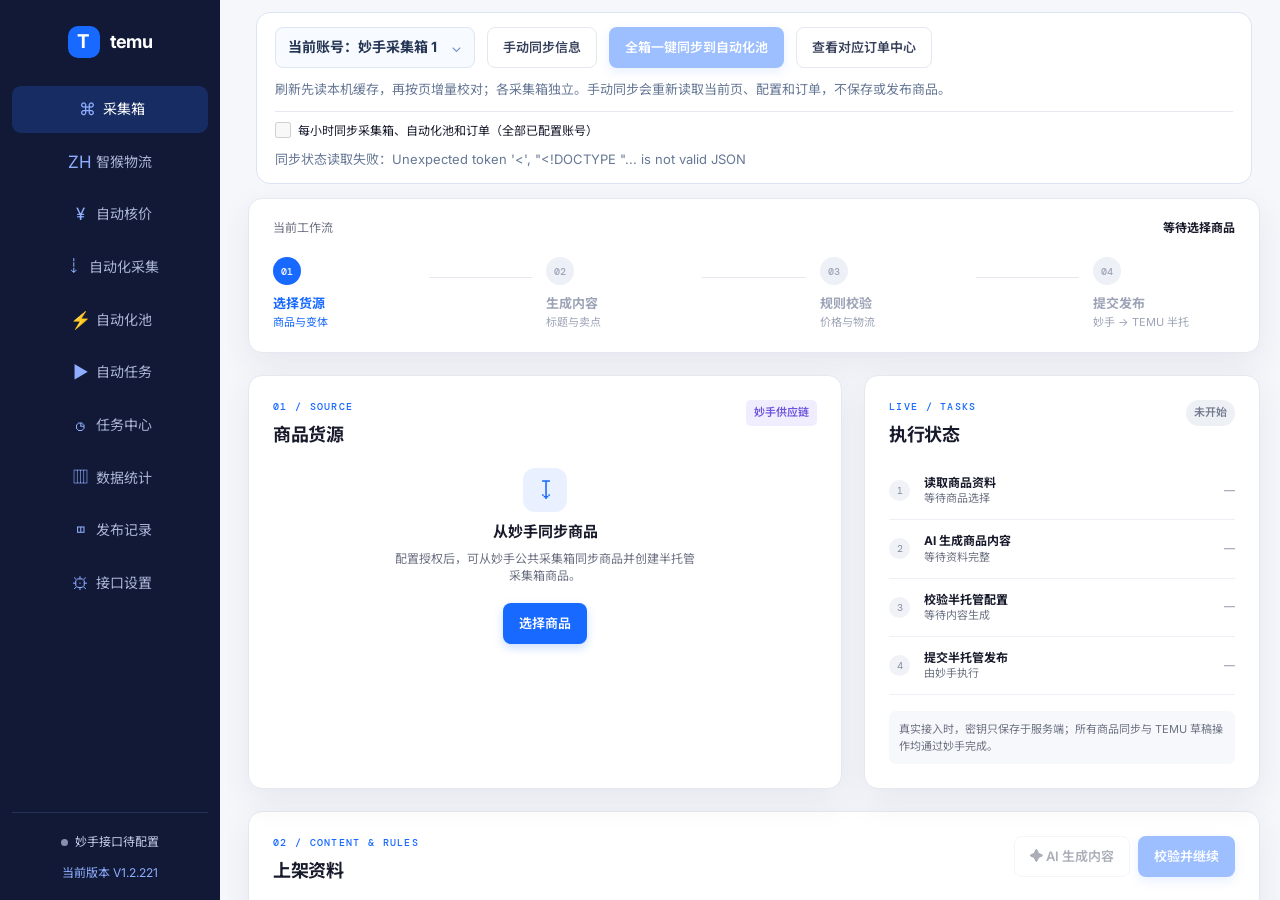
==== commit 33349521: "Add account selection to statistics charts (V1.2.221)" ====
--- a/index.html
+++ b/index.html
@@ -8,7 +8,7 @@
     <link rel="preconnect" href="https://fonts.googleapis.com" />
     <link rel="preconnect" href="https://fonts.gstatic.com" crossorigin />
     <link href="https://fonts.googleapis.com/css2?family=DM+Mono:wght@400;500&family=Inter:wght@400;500;600;700&family=Noto+Sans+SC:wght@400;500;600;700&display=swap" rel="stylesheet" />
-    <link rel="stylesheet" href="./styles.css?v=1.2.220" />
+    <link rel="stylesheet" href="./styles.css?v=1.2.221" />
   </head>
   <body>
     <div class="app-shell">
@@ -33,7 +33,7 @@
         </nav>
         <div class="sidebar-footer">
           <div class="api-state"><i id="apiStateDot"></i><span id="apiStateText">妙手接口待配置</span></div>
-          <span class="app-version" data-resource-version="1.2.220">当前版本 V1.2.220</span>
+          <span class="app-version" data-resource-version="1.2.221">当前版本 V1.2.221</span>
         </div>
       </aside>
       <div class="pane-resizer app-sidebar-resizer" id="appSidebarResizer" role="separator" aria-label="调整侧边栏宽度" aria-orientation="vertical" title="拖动调整侧边栏宽度"></div>
@@ -785,24 +785,24 @@
     </div>
 
     <div class="toast hidden" id="toast"></div>
-    <script src="./proportion-chart.js?v=1.2.220&build=2"></script>
-    <script src="./data-statistics.js?v=1.2.220"></script>
-    <script src="./order-shop-chart.js?v=1.2.220"></script>
-    <script src="./navigation-state.js?v=1.2.220"></script>
-    <script src="./account-context.js?v=1.2.220"></script>
-  <script src="./shipping-bindings.js?v=1.2.220"></script>
-  <script src="./local-view-cache.js?v=1.2.220"></script>
-  <script src="./live-status.js?v=1.2.220"></script>
+    <script src="./proportion-chart.js?v=1.2.221&build=2"></script>
+    <script src="./data-statistics.js?v=1.2.221"></script>
+    <script src="./order-shop-chart.js?v=1.2.221"></script>
+    <script src="./navigation-state.js?v=1.2.221"></script>
+    <script src="./account-context.js?v=1.2.221"></script>
+  <script src="./shipping-bindings.js?v=1.2.221"></script>
+  <script src="./local-view-cache.js?v=1.2.221"></script>
+  <script src="./live-status.js?v=1.2.221"></script>
   <script src="./virtual-list.js?v=1.2.173"></script>
-  <script src="./diagnostics-panel.js?v=1.2.220"></script>
-  <script src="./shared-automation.js?v=1.2.220"></script>
-  <script src="./pricing-workbench.js?v=1.2.220"></script>
-  <script src="./app.js?v=1.2.220"></script>
+  <script src="./diagnostics-panel.js?v=1.2.221"></script>
+  <script src="./shared-automation.js?v=1.2.221"></script>
+  <script src="./pricing-workbench.js?v=1.2.221"></script>
+  <script src="./app.js?v=1.2.221"></script>
     <script src="./collection-sync.js?v=1.2.173"></script>
-    <script src="./automatic-tasks.js?v=1.2.220"></script>
-    <script src="./desktop-ui.js?v=1.2.220"></script>
-    <script src="./size-reference.js?v=1.2.220"></script>
-    <script src="./live-editor.js?v=1.2.220"></script>
+    <script src="./automatic-tasks.js?v=1.2.221"></script>
+    <script src="./desktop-ui.js?v=1.2.221"></script>
+    <script src="./size-reference.js?v=1.2.221"></script>
+    <script src="./live-editor.js?v=1.2.221"></script>
     <script src="./zhihou.js?v=1.2.173"></script>
   </body>
 </html>
--- a/styles.css
+++ b/styles.css
@@ -833,6 +833,11 @@
 .statistics-chart-legend { display:flex; flex-wrap:wrap; gap:10px 18px; margin:0 4px 10px; color:#64748b; font-size:11px; }
 .statistics-chart-legend>span { display:flex; align-items:center; gap:6px; }
 .statistics-chart-legend i { display:inline-block; width:8px; height:8px; border-radius:3px; }
+.statistics-chart-account, .statistics-chart-select-all { display:inline-flex; align-items:center; gap:6px; padding:4px 7px; border:1px solid transparent; border-radius:6px; background:transparent; color:#536b8c; font:inherit; cursor:pointer; }
+.statistics-chart-account:hover, .statistics-chart-account:focus-visible, .statistics-chart-select-all:hover:not(:disabled), .statistics-chart-select-all:focus-visible { background:#edf4ff; border-color:#c9dcfb; outline:none; }
+.statistics-chart-account[aria-pressed='false'] { opacity:.45; text-decoration:line-through; }
+.statistics-chart-select-all { color:#1d61d7; border-color:#d8e5f8; }
+.statistics-chart-select-all:disabled { opacity:.45; cursor:default; }
 .statistics-plot-scroll { max-width:100%; overflow-x:auto; }
 .statistics-plot-scroll:empty { display:grid; min-height:280px; place-items:center; }
 .statistics-plot-scroll:empty:before { content:'等待统计数据'; color:#b1bdce; font-size:13px; }
@@ -1100,3 +1105,5 @@
 .visible-sites-content .collection-manager-heading { gap:12px; flex-wrap:wrap; }
 
 .shared-modal-shell.shared-multi-publish-shell { width: min(1450px, 100%); }
+
+.statistics-chart-select-tip { color:#8a9ab0; margin-left:4px; }
